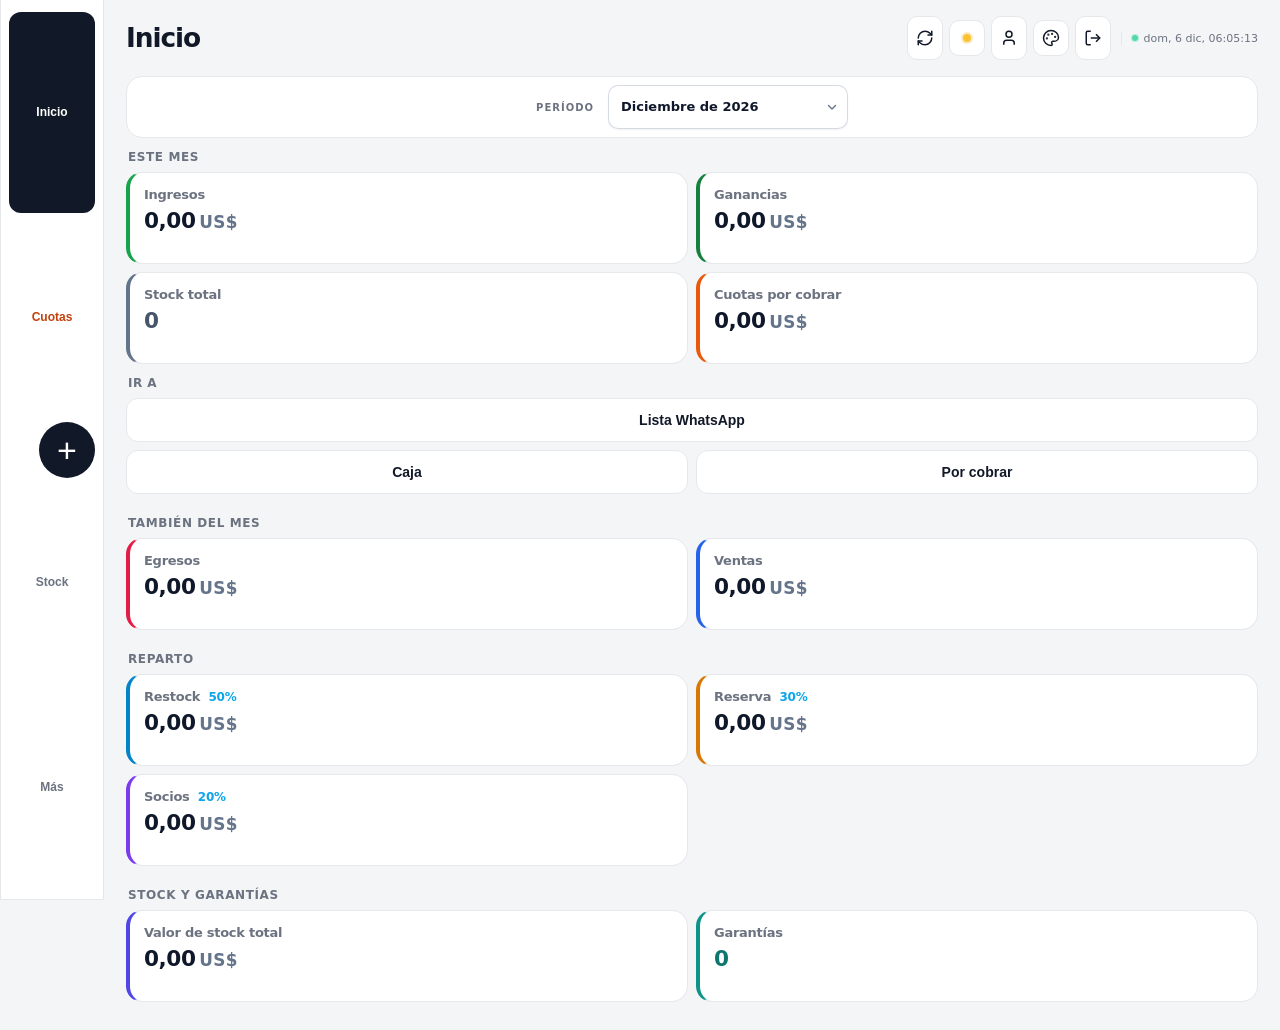
==== index.html @ b886e713 "18 cuotas = lista/18 y el mensaje WhatsApp usa ese total. Co-authored-by: Cursor <cursoragent@cursor" ====
<!doctype html>
<html lang="es" data-theme="app">
  <head>
    <meta charset="UTF-8" />
    <meta name="viewport" content="width=device-width, initial-scale=1.0, viewport-fit=cover" />
    <meta
      name="description"
      content="GO APPLE — panel de ventas, caja, inventario y garantías. Tienda iPhone."
    />
    <meta name="theme-color" content="#1e3a5f" id="meta-theme-color" />
    <meta name="apple-mobile-web-app-capable" content="yes" />
    <meta name="apple-mobile-web-app-status-bar-style" content="default" />
    <title>GO APPLE · CRM</title>
    <!-- ?v= rompe caché del navegador al cambiar estilos; subí el número si no ves cambios -->
    <link rel="preconnect" href="https://fonts.googleapis.com" />
      <link rel="preconnect" href="https://fonts.gstatic.com" crossorigin />
    <link href="https://fonts.googleapis.com/css2?family=Inter:wght@400;600;700;800;900&display=swap" rel="stylesheet" />
    <link rel="stylesheet" href="./themes.css?v=21" />
    <link rel="stylesheet" href="./styles.css?v=81" />
    <link rel="stylesheet" href="./theme-app.css?v=24" />
    <script>
      (function () {
        var map = {
          app: "#f4f5f7",
          "app-oscuro": "#07080d",
          oceano: "#1e3a5f",
          bosque: "#134e4a",
          magma: "#7c2d12",
          uva: "#4c1d95",
          grafito: "#1e293b",
        };
        var allowed = ["app", "app-oscuro", "oceano", "bosque", "magma", "uva", "grafito"];
        var stored = null;
        try {
          stored = localStorage.getItem("go_apple_ui_theme");
          if (!localStorage.getItem("go_apple_ui_theme_seen_app")) {
            stored = "app";
            localStorage.setItem("go_apple_ui_theme", "app");
            localStorage.setItem("go_apple_ui_theme_seen_app", "1");
          }
        } catch (e) {}
        var t =
          allowed.indexOf(stored) >= 0
            ? stored
            : document.documentElement.getAttribute("data-theme") || "oceano";
        if (allowed.indexOf(t) < 0) t = "app";
        document.documentElement.setAttribute("data-theme", t);
        var m = document.getElementById("meta-theme-color");
        if (m) m.setAttribute("content", map[t] || map.oceano);
        var path = (location.pathname || "").replace(/\/+$/, "") || "/";
        var q = new URLSearchParams(location.search);
        var staff =
          /\/empleados(\.html)?$/.test(path) ||
          q.get("modo") === "empleado" ||
          q.get("staff") === "1";
        if (!staff) return;
        document.documentElement.classList.add("app-staff-boot");
        document.title = "GO APPLE · Empleados";
        document.documentElement.classList.add("app-staff-ready");
      })();
    </script>
  </head>
  <body>
    <div id="auth-overlay" class="auth-overlay" hidden>
      <div class="auth-card card glass-panel">
        <p class="auth-brand">GO APPLE</p>
        <h1 class="auth-title">Iniciar sesión</h1>
        <p class="auth-lead muted">Mismo usuario que en Supabase → Authentication → Users.</p>
        <p id="auth-status" class="auth-status muted" aria-live="polite"></p>
        <form id="auth-login-form" class="auth-form" autocomplete="on">
          <label class="auth-field">
            Email
            <input id="auth-email" type="email" name="email" autocomplete="username" required placeholder="tu@email.com" />
          </label>
          <label class="auth-field">
            Contraseña
            <input id="auth-password" type="password" name="password" autocomplete="current-password" required />
          </label>
          <p id="auth-error" class="auth-error" role="alert" hidden></p>
          <button type="submit" class="auth-submit">Entrar</button>
        </form>
        <p class="auth-alt muted">¿Sin cuenta de email en este proyecto?</p>
        <button type="button" id="auth-anon-btn" class="secondary auth-anon-btn">Entrar como invitado (anónimo)</button>
        <p class="auth-alt muted">¿Solo probás sin nube?</p>
        <button type="button" id="auth-local-btn" class="secondary auth-local-btn">Usar solo este navegador</button>
        <div class="auth-theme-row">
          <label class="auth-theme-label" for="theme-select-auth">Colores de la app</label>
          <select
            id="theme-select-auth"
            class="theme-select theme-select--auth dashboard-month-select--minimal dashboard-month-select--on-light"
            data-theme-select
            autocomplete="off"
          >
            <option value="app">App claro</option>
            <option value="app-oscuro">App oscuro</option>
            <option value="oceano">Océano (azul)</option>
            <option value="bosque">Bosque (verde)</option>
            <option value="magma">Magma (cálido)</option>
            <option value="uva">Uva (violeta)</option>
            <option value="grafito">Grafito (neutro)</option>
          </select>
        </div>
      </div>
    </div>

    <div id="staff-overlay" class="auth-overlay staff-overlay" hidden>
      <div class="auth-card card glass-panel">
        <p class="auth-brand">GO APPLE</p>
        <h1 class="auth-title">Acceso empleados</h1>
        <p class="auth-lead muted">Ingresá el PIN para ver stock y calcular cuotas.</p>
        <form id="staff-pin-form" class="auth-form" autocomplete="off">
          <label class="auth-field">
            PIN
            <input
              id="staff-pin"
              type="password"
              name="staff-pin"
              inputmode="numeric"
              maxlength="12"
              autocomplete="off"
              required
              placeholder="••••"
            />
          </label>
          <p id="staff-pin-error" class="auth-error" role="alert" hidden></p>
          <button type="submit" class="auth-submit">Entrar</button>
        </form>
      </div>
    </div>

    <div id="app-shell" class="app-layout">
      <aside class="sidebar" aria-label="Navegación principal">
        <div class="sidebar-brand">
          <span class="sidebar-brand-title">GO APPLE</span>
          <span class="sidebar-brand-sub">CRM · tienda</span>
        </div>
        <nav class="sidebar-nav" aria-label="Secciones principales">
          <button type="button" class="tab-btn active" data-tab="resumen">Resumen</button>
          <button type="button" class="tab-btn" data-tab="inventario">Inventario</button>
          <button type="button" class="tab-btn" data-tab="simulador-cuotas">Simulador de cuotas</button>
          <button type="button" class="tab-btn" data-tab="generar-precios">Generar precios</button>
          <button type="button" class="tab-btn" data-tab="caja">Caja</button>
          <button type="button" class="tab-btn" data-tab="ventas">Ventas</button>
          <button type="button" class="tab-btn" data-tab="pipeline">Pipeline</button>
          <button type="button" class="tab-btn" data-tab="garantias">Garantías</button>
          <button type="button" class="tab-btn" data-tab="servicio-tecnico">Servicio técnico</button>
          <button type="button" class="tab-btn" data-tab="deudores">Deudores</button>
          <button type="button" class="tab-btn" data-tab="facturacion">Facturación</button>
          <button type="button" class="tab-btn" data-tab="creativos">Creativos</button>
          <button type="button" class="tab-btn" data-tab="configuraciones">Configuraciones</button>
          <div class="sidebar-nav-spacer" aria-hidden="true"></div>
          <button type="button" class="tab-btn tab-btn--support" data-tab="ayuda">Ayuda</button>
          <button type="button" id="btn-staff-exit" class="staff-exit-btn" hidden>Salir</button>
        </nav>
      </aside>
      <nav class="app-dock" id="app-dock" aria-label="Accesos rápidos">
        <div class="app-dock-group">
          <button type="button" class="app-dock-btn is-on" data-dock="resumen">Inicio</button>
          <button type="button" class="app-dock-btn" data-dock="simulador-cuotas">Cuotas</button>
        </div>
        <button type="button" class="app-dock-btn app-dock-add" data-dock="vender" aria-label="Nuevo">+</button>
        <div class="app-dock-group">
          <button type="button" class="app-dock-btn" data-dock="inventario">Stock</button>
          <button type="button" class="app-dock-btn" data-dock="mas" id="app-dock-more">Más</button>
        </div>
      </nav>
      <div class="app-add" id="app-add" hidden>
        <p class="app-more-title">Nuevo</p>
        <button type="button" data-add="venta">Nueva venta</button>
        <button type="button" data-add="equipo">Cargar equipo</button>
        <button type="button" data-add="lista">Copiar lista de iPhones</button>
      </div>
      <div class="app-more" id="app-more" hidden>
        <p class="app-more-title">Más</p>
        <button type="button" data-open="clients">Clientes</button>
        <button type="button" data-open="track">Seguir celular</button>
        <button type="button" data-tab="ventas">Ventas</button>
        <button type="button" data-tab="caja">Caja</button>
        <button type="button" data-tab="deudores">Deudores</button>
        <button type="button" data-tab="generar-precios">Generar precios</button>
        <button type="button" data-tab="garantias">Garantías</button>
        <button type="button" data-tab="servicio-tecnico">Técnico</button>
        <button type="button" data-tab="pipeline">Pipeline</button>
        <button type="button" data-tab="facturacion">Facturas</button>
        <button type="button" data-tab="creativos">Creativos</button>
        <button type="button" data-tab="configuraciones">Ajustes</button>
        <button type="button" class="app-more-help" data-tab="ayuda">Ayuda</button>
      </div>

      <div class="main-column">
        <header class="main-header">
          <div class="main-header-top">
            <div class="main-header-left">
              <h1 id="main-page-title" class="page-title">Resumen</h1>
              <p id="main-page-subtitle" class="page-subtitle">
                Ventas, canjes, inventario y garantías 30 días
              </p>
            </div>
            <div class="main-header-toolbar header-toolbar-icons" role="toolbar" aria-label="Acciones rápidas">
              <button type="button" id="btn-header-refresh" class="header-icon-btn" title="Actualizar" aria-label="Actualizar datos">
                <svg xmlns="http://www.w3.org/2000/svg" width="18" height="18" viewBox="0 0 24 24" fill="none" stroke="currentColor" stroke-width="2" stroke-linecap="round" stroke-linejoin="round" aria-hidden="true">
                  <path d="M21 12a9 9 0 0 1-9 9 9.75 9.75 0 0 1-6.74-2.74L3 16" />
                  <path d="M3 21v-5h5" />
                  <path d="M3 12a9 9 0 0 1 9-9 9.75 9.75 0 0 1 6.74 2.74L21 8" />
                  <path d="M21 3v5h-5" />
                </svg>
              </button>
              <div
                id="connection-status"
                class="header-icon-btn header-icon-btn--status connection-pill--local"
                role="status"
                aria-live="polite"
                aria-atomic="true"
                title=""
              >
                <span class="header-icon-btn__dot" aria-hidden="true"></span>
                <span id="connection-status-lead" class="sr-only"></span>
                <span id="connection-status-detail" class="sr-only"></span>
              </div>
              <button type="button" id="btn-user-meta" class="header-icon-btn" hidden title="" aria-label="Usuario / copiar ID">
                <svg xmlns="http://www.w3.org/2000/svg" width="18" height="18" viewBox="0 0 24 24" fill="none" stroke="currentColor" stroke-width="2" aria-hidden="true">
                  <path d="M19 21v-2a4 4 0 0 0-4-4H9a4 4 0 0 0-4 4v2" />
                  <circle cx="12" cy="7" r="4" />
                </svg>
              </button>
              <label class="header-icon-btn header-icon-btn--theme" title="Tema">
                <span class="sr-only">Tema de color</span>
                <svg xmlns="http://www.w3.org/2000/svg" width="18" height="18" viewBox="0 0 24 24" fill="none" stroke="currentColor" stroke-width="2" aria-hidden="true">
                  <circle cx="13.5" cy="6.5" r=".5" fill="currentColor" />
                  <circle cx="17.5" cy="10.5" r=".5" fill="currentColor" />
                  <circle cx="8.5" cy="7.5" r=".5" fill="currentColor" />
                  <circle cx="6.5" cy="12.5" r=".5" fill="currentColor" />
                  <path d="M12 2C6.5 2 2 6.5 2 12s4.5 10 10 10c.926 0 1.648-.746 1.648-1.688 0-.437-.18-.835-.437-1.125-.29-.289-.438-.652-.438-1.125a1.64 1.64 0 0 1 1.668-1.668h1.996c3.051 0 5.555-2.503 5.555-5.554C21.965 6.012 17.461 2 12 2z" />
                </svg>
                <select
                  id="theme-select"
                  class="header-theme-select-overlay dashboard-month-select--minimal"
                  data-theme-select
                  autocomplete="off"
                >
                  <option value="app">App claro</option>
                  <option value="app-oscuro">App oscuro</option>
                  <option value="oceano">Océano</option>
                  <option value="bosque">Bosque</option>
                  <option value="magma">Magma</option>
                  <option value="uva">Uva</option>
                  <option value="grafito">Grafito</option>
                </select>
              </label>
              <button type="button" id="btn-logout-supabase" class="header-icon-btn" hidden title="Cerrar sesión" aria-label="Cerrar sesión nube">
                <svg xmlns="http://www.w3.org/2000/svg" width="18" height="18" viewBox="0 0 24 24" fill="none" stroke="currentColor" stroke-width="2" aria-hidden="true">
                  <path d="M9 21H5a2 2 0 0 1-2-2V5a2 2 0 0 1 2-2h4" />
                  <polyline points="16 17 21 12 16 7" />
                  <line x1="21" y1="12" x2="9" y2="12" />
                </svg>
              </button>
              <div class="header-toolbar-clock" title="Hora local" aria-live="polite">
                <span class="header-clock-dot" aria-hidden="true"></span>
                <span id="header-clock" class="header-clock"></span>
              </div>
            </div>
          </div>
        </header>

        <div id="app-period-bar" class="app-period-bar app-period-bar--under-header">
          <div class="app-period-bar-inner">
            <span class="app-period-bar-kicker">Período</span>
            <label class="app-period-bar-label" for="dashboard-month">
              <select
                id="dashboard-month"
                class="dashboard-month-select--minimal dashboard-month-select--on-light app-period-select"
                aria-describedby="dashboard-period-hint"
              ></select>
            </label>
            <p id="app-period-bar-note" class="app-period-bar-note muted" aria-live="polite"></p>
          </div>
        </div>

        <!-- Resumen -->
        <section class="tab-panel active" id="tab-resumen" aria-label="Resumen del negocio">
          <section class="card glass-panel resumen-alerts-card resumen-alerts-card--collapsed" id="resumen-alerts-panel" aria-labelledby="resumen-alerts-title">
            <button type="button" id="resumen-alerts-toggle" class="resumen-alerts-toggle" aria-expanded="false" aria-controls="resumen-alerts-body" hidden>
              <div class="resumen-alerts-toggle__main">
                <h2 id="resumen-alerts-title" class="resumen-alerts-title">Alertas</h2>
                <p id="resumen-alerts-summary" class="resumen-alerts-summary muted"></p>
              </div>
              <span id="resumen-alerts-count" class="resumen-alerts-count" hidden aria-live="polite">0</span>
              <span class="resumen-alerts-chevron" aria-hidden="true"></span>
            </button>
            <div id="resumen-alerts-body" class="resumen-alerts-body" hidden>
              <p class="section-hint muted resumen-alerts-hint">Desplegá cada tipo para ver casos. Tocá un caso para ir directo, o <strong>Ver todos</strong> para la sección completa.</p>
              <div id="resumen-alerts-empty" class="resumen-alerts-empty">
                <span class="resumen-alerts-empty__icon" aria-hidden="true">✓</span>
                <p>Todo en orden — sin alertas por ahora.</p>
              </div>
              <div id="resumen-alerts-list" class="resumen-alerts-list" role="list"></div>
            </div>
          </section>
          <p class="app-only app-section-title" id="app-title-mes">Este mes</p>
          <div class="app-only app-home" id="app-quick">
            <p class="app-shortcuts-label">Ir a</p>
            <div class="app-shortcuts">
              <button type="button" class="app-shortcut-wide" data-go="lista">Lista WhatsApp</button>
              <button type="button" data-go="caja">Caja</button>
              <button type="button" data-go="cobrar">Por cobrar</button>
            </div>
          </div>
          <section class="app-only" id="app-cover" hidden>
            <div class="app-cover">
              <div class="app-cover__top">
                <p class="app-cover__kicker">Para cubrir la tienda</p>
                <strong id="app-cover-status" class="app-cover__status">—</strong>
              </div>
              <div class="app-cover__track" id="app-cover-track" role="progressbar" aria-valuemin="0" aria-valuemax="100" aria-valuenow="0">
                <div id="app-cover-fill" class="app-cover__fill"></div>
              </div>
              <p id="app-cover-meta" class="app-cover__meta"></p>
            </div>
          </section>
          <p class="app-only app-section-title" id="app-title-mov">También del mes</p>
          <p class="app-only app-section-title" id="app-title-reparto">Reparto</p>
          <p class="app-only app-section-title" id="app-title-extra">Stock y garantías</p>
          <section class="app-only" id="app-goals" hidden>
            <p class="app-section-title">Metas</p>
            <div id="app-goals-progress" class="goals-progress"></div>
          </section>
          <div class="kpi-dashboard">
            <p id="dashboard-period-hint" class="sr-only">
              El período elegido arriba filtra listas, KPIs y reparto en todas las secciones del CRM (salvo que actives «Ver todos los meses» en cada vista).
            </p>
            <div class="dashboard-board-panel kpi-quad-board totals--dashboard">
              <div class="metrics-header">
                <h2 class="metrics-title">Métricas del negocio</h2>
              </div>

              <section class="kpi-quad-section" aria-label="Flujo del mes">
                <h3 class="kpi-quad-heading kpi-quad-heading--flujo">Flujo del mes</h3>
                <div class="kpi-quad-body kpi-quad-body--stack">
                  <div class="kpi-quad-tiles kpi-quad-tiles--stack-4">
                    <article class="card stat glass-stat stat--kpi">
                      <h3 class="stat-title">Ingresos</h3>
                      <p id="kpi-entra" class="stat-num">$0.00</p>
                    </article>
                    <article class="card stat glass-stat stat--kpi">
                      <h3 class="stat-title">Egresos</h3>
                      <p id="kpi-sale" class="stat-num">$0.00</p>
                    </article>
                    <article class="card stat glass-stat stat--kpi">
                      <h3 class="stat-title">Ganancias</h3>
                      <p id="kpi-ganancia" class="stat-num">$0.00</p>
                    </article>
                    <article class="card stat glass-stat stat--kpi">
                      <h3 class="stat-title">Ventas</h3>
                      <p id="kpi-ventas" class="stat-num">$0.00</p>
                    </article>
                  </div>
                </div>
              </section>

              <section class="kpi-quad-section" aria-label="Reparto de la ganancia">
                <h3 class="kpi-quad-heading kpi-quad-heading--reparto">Reparto de la ganancia</h3>
                <p class="section-hint muted kpi-quad-hint">
                  Sobre entradas del mes, <strong>después de restar comisiones de vendedores</strong>. En Caja elegís el destino de cada movimiento; «Reparto general» se divide según los %, el resto va directo al bucket.
                </p>
                <div class="kpi-quad-body kpi-quad-body--stack">
                  <div class="kpi-quad-tiles kpi-quad-tiles--stack-3">
                    <article
                      class="card stat glass-stat stat--kpi stat--split"
                      title="Mismo % que Restock (%) en Metas — Reserva + Restock + Socios = 100%."
                    >
                      <h3 class="stat-title">Restock <span class="stat-pct" id="kpi-pct-restock">0%</span></h3>
                      <p id="kpi-restock" class="stat-num">$0.00</p>
                    </article>
                    <article class="card stat glass-stat stat--kpi stat--split" title="Mismo % que Reserva (%) en Metas del negocio.">
                      <h3 class="stat-title">Reserva <span class="stat-pct" id="kpi-pct-reserva">30%</span></h3>
                      <p id="kpi-reserva" class="stat-num">$0.00</p>
                    </article>
                    <article class="card stat glass-stat stat--kpi stat--split" title="Mismo % que Socios (%) en Metas del negocio.">
                      <h3 class="stat-title">Socios <span class="stat-pct" id="kpi-pct-socios">20%</span></h3>
                      <p id="kpi-socios" class="stat-num">$0.00</p>
                    </article>
                  </div>
                </div>
              </section>

              <section class="kpi-quad-section" aria-label="Inventario actual">
                <h3 class="kpi-quad-heading kpi-quad-heading--inventario">Inventario</h3>
                <div class="kpi-quad-body kpi-quad-body--stack">
                  <div class="kpi-quad-tiles kpi-quad-tiles--stack-2">
                    <article class="card stat glass-stat stat--kpi" title="Stock actual (no filtra por mes)">
                      <h3 class="stat-title">Stock total</h3>
                      <p id="kpi-stock" class="stat-num">0</p>
                    </article>
                    <article class="card stat glass-stat stat--kpi" title="Valor del inventario actual (no filtra por mes)">
                      <h3 class="stat-title">Valor de stock total</h3>
                      <p id="kpi-stock-value" class="stat-num">$0.00</p>
                    </article>
                  </div>
                </div>
              </section>

              <section class="kpi-quad-section" aria-label="Seguimiento">
                <h3 class="kpi-quad-heading kpi-quad-heading--seguimiento">Seguimiento</h3>
                <div class="kpi-quad-body kpi-quad-body--stack">
                  <div class="kpi-quad-tiles kpi-quad-tiles--stack-2">
                    <article class="card stat glass-stat stat--kpi">
                      <h3 class="stat-title">Garantías</h3>
                      <p id="kpi-warranty-active" class="stat-num">0</p>
                    </article>
                    <article class="card stat glass-stat stat--kpi" title="Suma de pendientes de la lista en la pestaña Deudores">
                      <h3 class="stat-title">Cuotas por cobrar</h3>
                      <p id="kpi-cuotas-cobrar" class="stat-num">$0.00</p>
                    </article>
                  </div>
                </div>
              </section>
            </div>
          </div>

          <section class="card stats-visual-card glass-panel">
            <div class="stats-visual-head">
              <h2 class="stats-visual-title">Estadísticas</h2>
            </div>
            <p class="section-hint">
              Comparación del <strong>mes del período</strong> vs el mes anterior. El gráfico y el top modelos son del mismo mes elegido en el selector Período (debajo de los iconos).
            </p>

            <div class="stats-compare-grid">
              <div class="stats-compare-block">
                <h3 class="stats-subtitle">Dinero que entró (USD)</h3>
                <p class="stats-compare-hint muted">Facturación de ventas + ingresos de caja del mes.</p>
                <div class="compare-two">
                  <div class="compare-pill">
                    <span class="compare-label" id="stat-label-current">Mes actual</span>
                    <strong id="stat-sales-current">$0.00</strong>
                  </div>
                  <div class="compare-pill compare-pill--muted">
                    <span class="compare-label" id="stat-label-prev">Mes pasado</span>
                    <strong id="stat-sales-prev">$0.00</strong>
                  </div>
                </div>
                <div class="compare-bar-wrap" aria-hidden="true">
                  <div class="compare-bar-track">
                    <div class="compare-bar-fill compare-bar-fill--now" id="stat-sales-bar-current"></div>
                  </div>
                  <div class="compare-bar-track">
                    <div class="compare-bar-fill compare-bar-fill--past" id="stat-sales-bar-prev"></div>
                  </div>
                </div>
                <p class="stats-delta" id="stat-sales-delta"></p>
              </div>
              <div class="stats-compare-block">
                <h3 class="stats-subtitle">Resultado del mes (USD)</h3>
                <p class="stats-compare-hint muted">Ingresos del mes (ventas + caja) − egresos de caja del mismo mes.</p>
                <div class="compare-two">
                  <div class="compare-pill">
                    <span class="compare-label" id="stat-label-profit-focus">—</span>
                    <strong id="stat-profit-current">$0.00</strong>
                  </div>
                  <div class="compare-pill compare-pill--muted">
                    <span class="compare-label" id="stat-label-profit-prev">—</span>
                    <strong id="stat-profit-prev">$0.00</strong>
                  </div>
                </div>
                <p class="stats-delta" id="stat-profit-delta"></p>
              </div>
            </div>

            <div class="stats-chart-block">
              <div class="stats-chart-toolbar">
                <div>
                  <h3 class="stats-subtitle">Entradas por día</h3>
                  <p class="stats-chart-hint muted">
                    Mismo mes que <strong>Período</strong> (selector debajo de los iconos). Suma del día: <strong>ventas</strong> + <strong>ingresos de caja</strong>.
                    <strong>Pasá el mouse</strong> sobre cada barra para ver cuánto entró ese día.
                  </p>
                </div>
              </div>
              <div id="stats-daily-chart" class="stats-daily-chart" role="img" aria-label="Gráfico de ventas por día"></div>
              <p class="stats-chart-caption muted" id="stats-chart-caption"></p>
            </div>

            <div class="stats-top-block">
              <h3 class="stats-subtitle">
                Top modelos vendidos <span class="muted">(unidades en el mes; solo ventas con equipo, no cuotas sueltas en caja)</span>
              </h3>
              <div id="stats-top-models" class="stats-top-models"></div>
            </div>
          </section>

          <section class="card glass-panel resumen-best-sellers-card" aria-labelledby="resumen-best-sellers-title">
            <div class="stats-visual-head">
              <h2 id="resumen-best-sellers-title" class="stats-visual-title">Mejores vendedores</h2>
            </div>
            <p class="section-hint">
              Mismo <strong>mes que Período</strong>. Orden por <strong>ganancia</strong> (margen de ventas con vendedor asignado). Hasta 15 posiciones.
            </p>
            <div class="table-wrap">
              <table>
                <thead>
                  <tr>
                    <th>#</th>
                    <th>Vendedor</th>
                    <th>Ventas</th>
                    <th>Total vendido</th>
                    <th>Ganancia</th>
                    <th>Comisiones</th>
                  </tr>
                </thead>
                <tbody id="resumen-best-sellers-body"></tbody>
              </table>
            </div>
          </section>
        </section>

        <!-- Ayuda y soporte -->
        <section class="tab-panel" id="tab-ayuda" aria-label="Ayuda y soporte">
          <section class="card glass-panel help-card">
            <h2 class="help-title">Cómo usar GO APPLE</h2>
            <p class="section-hint help-lead">
              Guía rápida del panel. Con <code>config.js</code> (URL y anon key) al abrir ves el <strong>inicio de sesión</strong>; después, ventas, caja e inventario van a <strong>Supabase</strong> con actualización en vivo (Realtime). <strong>Cerrar sesión nube</strong> vuelve a mostrar el login.
            </p>
            <ul class="intro-list">
              <li>
                <strong>Ventas</strong>: elegí cliente (o nuevo), <strong>vendedor</strong> si corresponde, armá el <strong>carrito</strong>, registrá lo que pagó hoy y, si queda saldo a plazos, marcá <strong>Cuota de la casa</strong> — se guarda la venta y el pendiente pasa solo a Deudores (Pipeline → Cobrando).
              </li>
              <li>
                <strong>Configuraciones</strong>: usá las pestañas superiores para ver solo <strong>Metas del negocio</strong> (reparto Reserva / Restock / Socios) o solo <strong>Vendedores</strong> (comisiones, listado y resultados). El mismo <strong>Período</strong> que en Resumen aplica a las metas.
              </li>
              <li>
                <strong>Pipeline</strong>: tablero por <strong>columnas</strong> (Kanban); los leads entran por webhooks/ManyChat; podés <strong>arrastrar</strong> tarjetas entre etapas o usar «+ Lead manual» si hace falta.
              </li>
              <li><strong>Garantías</strong>: cada venta tiene 30 días de garantía desde la fecha de venta; consultá el estado en la pestaña Garantías.</li>
              <li><strong>Inventario</strong>: stock por modelo, color, almacenamiento y batería.</li>
              <li>
                <strong>Empleados</strong>: compartí <code>/empleados.html</code> o <code>?modo=empleado</code> para que el equipo vea stock y el simulador de cuotas. El CRM completo queda en la URL de siempre.
              </li>
              <li>
                <strong>Caja</strong>: <strong>ingresos</strong> y <strong>egresos</strong> que no pasan por una venta de equipo — alquiler, envíos, cuotas, etc. Al cargar cada movimiento elegís el <strong>destino</strong> (reparto general, Reserva, Restock o Socios) y se ve en el historial.
              </li>
              <li>
                <strong>Cuotas</strong>: cada cobro es un <strong>ingreso de caja</strong> con fecha y concepto (ej. «Cuota Sapo — iPhone 16»). El resumen y el gráfico de entradas por día reflejan el dinero que entró; la venta del equipo podés registrarla en
                <strong>Ventas</strong> cuando cerrás la operación.
              </li>
              <li>
                <strong>Deudores</strong>: pendientes que aún no entraron a caja. Si en la venta marcás <strong>Cuota de la casa</strong>, se crea un pendiente agrupado acá; el lead queda en Pipeline → <strong>Cobrando</strong>. Ese saldo <strong>no</strong> suma a Ingresos ni a Caja hasta que lo cobres.
              </li>
            </ul>
            <div class="support-box">
              <h3 class="support-title">Soporte y datos</h3>
              <p>
                Si importás datos con SQL en Supabase, el <strong>user_id</strong> debe ser el mismo que muestra la app en el encabezado (botón Copiar). Si ves $0 en la app pero sí hay filas en la tabla, revisá que coincidan los usuarios.
              </p>
              <p>
                Si el indicador dice que no hay conexión a la base, completá <code>APP_SUPABASE_EMAIL</code> y <code>APP_SUPABASE_PASSWORD</code> en <code>config.js</code> (usuario de Authentication) y recargá. Si ves listas vacías pero en el Table Editor hay filas, revisá que el <code>user_id</code> de esas filas sea el UUID que muestra la app (Copiar).
              </p>
              <p>
                El selector <strong>Período</strong> (arriba) filtra en <strong>Resumen</strong> los KPIs y gráficos, y en <strong>Configuraciones → Metas</strong> la comparación con tus metas. Si elegís un mes sin movimientos, vas a ver ceros aunque la nube esté bien.
              </p>
              <p class="muted support-foot">
                GO APPLE · lectura en vivo con Realtime (activá las tablas en Supabase → Database → Publications).
              </p>
            </div>
          </section>
        </section>

        <!-- Ventas -->
        <section class="tab-panel" id="tab-ventas" aria-label="Ventas">
          <header class="section-hero card glass-panel">
            <div class="section-hero__head">
              <div>
                <h2 class="section-hero__title">Ventas</h2>
                <p class="section-hero__subtitle muted">Registrá y controlá tus operaciones</p>
              </div>
              <button type="button" id="btn-open-clients" class="secondary">Clientes</button>
              <button type="button" id="btn-open-sale-modal" class="ventas-btn-nueva">Nueva venta</button>
            </div>
            <div class="ventas-kpi-board" aria-live="polite">
              <div class="section-kpi-row section-kpi-row--ventas-basic">
                <article class="section-kpi">
                  <span class="section-kpi__label">Ventas del mes</span>
                  <strong id="ventas-kpi-total" class="section-kpi__value">0</strong>
                  <span class="section-kpi__hint muted">operaciones</span>
                </article>
                <article class="section-kpi">
                  <span class="section-kpi__label">Cobrado</span>
                  <strong id="ventas-kpi-revenue" class="section-kpi__value">$0.00</strong>
                  <span class="section-kpi__hint muted">US$ neto del mes</span>
                </article>
                <article class="section-kpi">
                  <span class="section-kpi__label">Unidades</span>
                  <strong id="ventas-kpi-units" class="section-kpi__value">0</strong>
                  <span class="section-kpi__hint muted">equipos vendidos</span>
                </article>
              </div>
              <article class="ventas-resultado-card" id="ventas-resultado-card">
                <div class="ventas-resultado-card__main">
                  <div class="ventas-resultado-card__head">
                    <span class="ventas-resultado-card__label">Resultado del mes</span>
                    <span id="ventas-kpi-profit-hint" class="ventas-resultado-card__hint muted">cobrado − costo</span>
                  </div>
                  <strong id="ventas-kpi-profit" class="ventas-resultado-card__value">$0.00</strong>
                </div>
                <div class="ventas-resultado-breakdown" id="ventas-resultado-breakdown" hidden>
                  <div class="ventas-formula" role="img" aria-label="Desglose resultado con canje">
                    <div class="ventas-formula__part">
                      <span class="ventas-formula__k">Cobrado − costo</span>
                      <strong id="ventas-kpi-cash-margin" class="ventas-formula__v">$0.00</strong>
                    </div>
                    <span class="ventas-formula__op" aria-hidden="true">+</span>
                    <div class="ventas-formula__part ventas-formula__part--canje">
                      <span class="ventas-formula__k">Canje a stock</span>
                      <strong id="ventas-kpi-canje" class="ventas-formula__v">$0.00</strong>
                    </div>
                    <span class="ventas-formula__op" aria-hidden="true">=</span>
                    <div class="ventas-formula__part ventas-formula__part--total">
                      <span class="ventas-formula__k">Resultado</span>
                      <strong id="ventas-kpi-profit-inline" class="ventas-formula__v">$0.00</strong>
                    </div>
                  </div>
                  <p class="ventas-resultado-note muted">
                    Con plan canje es normal que «cobrado − costo» sea negativo: parte del pago fue un equipo que revendés.
                  </p>
                </div>
              </article>
            </div>
          </header>

          <div
            id="sale-modal"
            class="sale-modal"
            hidden
            role="dialog"
            aria-modal="true"
            aria-labelledby="sale-modal-title"
            aria-hidden="true"
          >
            <div class="sale-modal__backdrop" id="sale-modal-backdrop" aria-hidden="true"></div>
            <div class="sale-modal__panel card glass-panel" role="document">
              <div class="sale-modal__header">
                <h2 id="sale-modal-title">Nueva venta</h2>
                <button type="button" class="sale-modal__close" id="sale-modal-close" aria-label="Cerrar">×</button>
              </div>
              <div class="sale-modal__scroll">
                <p id="sale-edit-hint" class="fieldset-hint muted" hidden>
                  Editando esta venta: al guardar se actualiza también <strong>Serie o IMEI</strong>. El stock no se recalcula solo si cambiás cantidad o equipo.
                </p>
            <form id="sale-form" class="sale-form" novalidate>
              <fieldset class="form-fieldset">
                <legend>Cliente y fecha</legend>
                <div class="grid">
                  <label>
                    Fecha
                    <input id="sale-date" type="date" required />
                  </label>
                  <label class="label-span-2">
                    Cliente
                    <select id="sale-client-select" aria-label="Elegir cliente o nuevo">
                      <option value="__new__">Nuevo cliente…</option>
                    </select>
                  </label>
                  <label>
                    Nombre
                    <input id="sale-client" type="text" placeholder="Nombre y apellido" required autocomplete="name" />
                  </label>
                  <label>
                    Teléfono
                    <input id="sale-phone" type="tel" placeholder="Opcional" autocomplete="tel" />
                  </label>
                  <label>
                    Instagram
                    <input id="sale-ig" type="text" placeholder="@usuario (para vincular lead IG)" autocomplete="off" />
                  </label>
                  <label class="label-span-2">
                    Vendedor
                    <select id="sale-seller" aria-label="Vendedor de la venta">
                      <option value="">Sin vendedor</option>
                    </select>
                  </label>
                </div>
                <p class="fieldset-hint muted">
                  La comisión se calcula sobre el <strong>monto que entró</strong> de cada línea (neto, después de canje) según el % definido en
                  <strong>Configuraciones → Vendedores</strong>.
                </p>
              </fieldset>

              <fieldset class="form-fieldset">
                <legend>Agregar producto al carrito</legend>
                <p class="fieldset-hint">
                  Completá el equipo y tocá <strong>Agregar al carrito</strong>. Podés sumar varias líneas (accesorios, más de un iPhone, etc.).
                </p>
                <div class="grid">
                  <label class="label-span-2">
                    Elegir del inventario (opcional)
                    <select id="sale-pick-inventory" aria-label="Elegir producto del inventario">
                      <option value="">— Manual / sin elegir fila —</option>
                    </select>
                  </label>
                  <label>
                    Modelo iPhone
                    <input id="sale-model" type="text" placeholder="Ej: iPhone 15 Pro" />
                  </label>
                  <label>
                    Color
                    <input id="sale-color" type="text" />
                  </label>
                  <label>
                    Almacenamiento
                    <input id="sale-storage" type="text" placeholder="256GB" />
                  </label>
                  <label>
                    Batería (%)
                    <input id="sale-battery" type="number" min="0" max="100" step="1" placeholder="100" />
                  </label>
                  <label>
                    Serie o IMEI
                    <input id="sale-imei" type="text" placeholder="Serie o 15 dígitos IMEI" autocomplete="off" />
                  </label>
                  <label>
                    Cantidad
                    <input id="sale-quantity" type="number" min="1" step="1" value="1" />
                  </label>
                  <label>
                    Precio unitario de venta
                    <input id="sale-price" type="number" min="0" step="0.01" />
                  </label>
                  <label>
                    Costo unitario (compra)
                    <input id="sale-cost" type="number" min="0" step="0.01" placeholder="Si vacío, usa inventario" />
                  </label>
                </div>
                <div class="sale-cart-actions">
                  <button type="button" id="sale-add-cart-btn" class="secondary">Agregar al carrito</button>
                </div>
              </fieldset>

              <fieldset class="form-fieldset sale-cart-fieldset">
                <legend>Carrito</legend>
                <div id="sale-cart-empty" class="sale-cart-empty muted">
                  Todavía no hay productos. Configurá un equipo arriba y tocá «Agregar al carrito».
                </div>
                <div class="table-wrap sale-cart-table-wrap" hidden id="sale-cart-table-wrap">
                  <table class="sale-cart-table">
                    <thead>
                      <tr>
                        <th>Producto</th>
                        <th>Cant.</th>
                        <th>P. unit.</th>
                        <th>Subtotal</th>
                        <th></th>
                      </tr>
                    </thead>
                    <tbody id="sale-cart-body"></tbody>
                  </table>
                </div>
                <p class="sale-cart-toolbar">
                  <button type="button" id="sale-cart-clear-btn" class="secondary sale-cart-clear" hidden>
                    Vaciar carrito
                  </button>
                </p>
              </fieldset>

              <fieldset class="form-fieldset">
                <legend>Canje (plan canje)</legend>
                <p class="fieldset-hint">
                  El <strong>valor del canje</strong> se resta del total del carrito para totales y ganancia. Si completás modelo, color y almacenamiento del equipo
                  recibido, se <strong>suma 1 unidad</strong> al inventario con ese dato (costo = valor del canje; precio de lista opcional).
                </p>
                <div class="grid">
                  <label class="label-span-2">
                    Equipo recibido en canje (notas)
                    <textarea id="sale-trade-in-desc" rows="2" placeholder="Ej: iPhone 11 64GB, pantalla buena, batería 82%"></textarea>
                  </label>
                  <label>
                    Valor del canje (USD)
                    <input id="sale-trade-in-value" type="number" min="0" step="0.01" value="0" />
                  </label>
                </div>
                <p class="fieldset-hint">Entrada a inventario del equipo recibido (opcional — los tres primeros campos juntos)</p>
                <div class="grid">
                  <label>
                    Modelo (canje)
                    <input id="sale-trade-in-model" type="text" placeholder="Ej: iPhone 11" autocomplete="off" />
                  </label>
                  <label>
                    Color (canje)
                    <input id="sale-trade-in-color" type="text" placeholder="Negro" autocomplete="off" />
                  </label>
                  <label>
                    Almacenamiento (canje)
                    <input id="sale-trade-in-storage" type="text" placeholder="64GB" autocomplete="off" />
                  </label>
                  <label>
                    Batería % (canje)
                    <input id="sale-trade-in-battery" type="number" min="0" max="100" step="1" placeholder="Opcional" />
                  </label>
                  <label>
                    Precio lista inventario (USD)
                    <input id="sale-trade-in-inv-price" type="number" min="0" step="0.01" placeholder="Si vacío, = valor canje" />
                  </label>
                </div>
              </fieldset>

              <div class="sale-checkout-summary card glass-panel" id="sale-checkout-summary">
                <h3 class="sale-checkout-title">Resumen para el cliente</h3>
                <div class="sale-checkout-rows">
                  <div class="sale-checkout-row">
                    <span>Subtotal ítems</span>
                    <span id="sale-summary-gross">$0.00</span>
                  </div>
                  <div class="sale-checkout-row sale-checkout-row--deduct">
                    <span>Plan canje (descuento)</span>
                    <span id="sale-summary-trade">−$0.00</span>
                  </div>
                  <div class="sale-checkout-row sale-checkout-row--total">
                    <span>Total a pagar</span>
                    <strong id="sale-summary-net">$0.00</strong>
                  </div>
                </div>
              </div>

              <fieldset class="form-fieldset">
                <legend>Formas de pago (USD)</legend>
                <p class="fieldset-hint">Completá lo que pagó hoy; puede ser varios medios a la vez.</p>
                <div class="grid">
                  <label>
                    Efectivo
                    <input id="sale-pay-cash" type="number" min="0" step="0.01" value="0" />
                  </label>
                  <label>
                    Transferencia
                    <input id="sale-pay-transfer" type="number" min="0" step="0.01" value="0" />
                  </label>
                  <label>
                    Tarjeta (débito/crédito)
                    <input id="sale-pay-card" type="number" min="0" step="0.01" value="0" />
                  </label>
                  <label>
                    Otro (Mercado Pago, etc.)
                    <input id="sale-pay-other" type="number" min="0" step="0.01" value="0" />
                  </label>
                  <label class="label-span-2">
                    Notas de pago / detalle
                    <input id="sale-payment" type="text" placeholder="Ej: referencia transferencia…" />
                  </label>
                </div>

                <div class="sale-casa-cuota" id="sale-casa-cuota-box">
                  <label class="sale-casa-cuota__toggle">
                    <input id="sale-casa-cuota-enabled" type="checkbox" />
                    <span>
                      <strong>Cuota de la casa</strong>
                      <span class="muted"> — el saldo pasa solo a Deudores y el seguimiento sigue en Pipeline</span>
                    </span>
                  </label>
                  <div id="sale-casa-cuota-fields" class="sale-casa-cuota__fields grid" hidden>
                    <label>
                      Monto pendiente (USD)
                      <input id="sale-casa-pending" type="number" min="0.01" step="0.01" placeholder="Se calcula solo" />
                    </label>
                    <label>
                      Cantidad de cuotas
                      <select id="sale-casa-installments">
                        <option value="1">1 (saldo único)</option>
                        <option value="2">2</option>
                        <option value="3" selected>3</option>
                        <option value="4">4</option>
                        <option value="6">6</option>
                        <option value="12">12</option>
                      </select>
                    </label>
                    <label>
                      Primera cuota / vencimiento
                      <input id="sale-casa-first-due" type="date" />
                    </label>
                    <p id="sale-casa-hint" class="fieldset-hint muted label-span-2">
                      Se crea <strong>un pendiente agrupado</strong> en Deudores (no una fila por cuota).
                      Solo lo que pagó hoy entra a caja / ingresos; el resto queda por cobrar.
                      El lead queda en Pipeline → <strong>Cobrando</strong>.
                    </p>
                  </div>
                </div>
              </fieldset>

              <div class="form-actions sale-modal__form-actions">
                <button type="button" class="secondary" id="sale-modal-cancel">Cancelar</button>
                <button type="submit" id="sale-form-submit-btn">Guardar venta</button>
              </div>
            </form>
              </div>
            </div>
          </div>

          <section class="card">
            <div class="table-head table-head--filters">
              <h2>Historial de ventas</h2>
              <button type="button" class="secondary" id="btn-export-sales-csv">Exportar CSV</button>
            </div>
            <div class="view-filter-bar" data-view-filter="sales">
              <span class="view-filter-period view-filter-period--month">Mes: <strong data-view-period-label></strong></span>
              <label class="view-filter-label">
                Buscar
                <input id="sales-filter-q" type="search" placeholder="Cliente, modelo, teléfono…" autocomplete="off" />
              </label>
              <label class="view-filter-check">
                <input id="sales-filter-all-months" type="checkbox" />
                Ver todos los meses
              </label>
            </div>
            <div class="table-wrap">
              <table>
                <thead>
                  <tr>
                    <th>Fecha</th>
                    <th>Cliente</th>
                    <th>Vendedor</th>
                    <th>Equipo</th>
                    <th>Cant.</th>
                    <th>Venta</th>
                    <th>Pago / canje</th>
                    <th>Resultado</th>
                    <th>Acción</th>
                  </tr>
                </thead>
                <tbody id="sales-body"></tbody>
              </table>
            </div>
          </section>
        </section>

        <!-- Pipeline (ManyChat / ads / manual) — tablero Kanban -->
        <section class="tab-panel" id="tab-pipeline" aria-label="Pipeline de leads">
          <header class="section-hero card glass-panel">
            <div class="section-hero__head">
              <div>
                <h2 class="section-hero__title">Pipeline</h2>
                <p class="section-hero__subtitle muted">Seguimiento de leads y conversiones</p>
              </div>
              <div class="section-hero__actions">
                <label class="view-filter-label pipeline-filter-label--inline">
                  Origen
                  <select id="pipeline-filter-source" aria-label="Filtrar por origen">
                    <option value="">Todos</option>
                    <option value="manual">Manual</option>
                    <option value="manychat">ManyChat</option>
                    <option value="meta_ads">Meta / Ads</option>
                    <option value="organic">Orgánico</option>
                    <option value="otro">Otro</option>
                  </select>
                </label>
                <button type="button" class="secondary pipeline-btn-manual" id="btn-open-pipeline-modal">
                  + Lead manual
                </button>
              </div>
            </div>
            <div class="section-kpi-row" aria-live="polite">
              <article class="section-kpi">
                <span class="section-kpi__label">Total leads</span>
                <strong id="pipeline-kpi-total" class="section-kpi__value">0</strong>
                <span class="section-kpi__hint muted">en pipeline</span>
              </article>
              <article class="section-kpi">
                <span class="section-kpi__label">Activos</span>
                <strong id="pipeline-kpi-active" class="section-kpi__value">0</strong>
                <span class="section-kpi__hint muted">en proceso</span>
              </article>
              <article class="section-kpi">
                <span class="section-kpi__label">Convertidos</span>
                <strong id="pipeline-kpi-won" class="section-kpi__value">0</strong>
                <span class="section-kpi__hint muted">ventas cerradas</span>
              </article>
              <article class="section-kpi">
                <span class="section-kpi__label">Perdidos</span>
                <strong id="pipeline-kpi-lost" class="section-kpi__value">0</strong>
                <span class="section-kpi__hint muted">no avanzaron</span>
              </article>
            </div>
          </header>
          <div class="view-filter-bar view-filter-bar--pipeline" data-view-filter="pipeline">
            <label class="view-filter-label">
              Buscar
              <input id="pipeline-filter-q" type="search" placeholder="Nombre, teléfono, IG…" autocomplete="off" />
            </label>
          </div>
          <section class="card pipeline-intro-card">
            <div id="pipeline-board" class="pipeline-board" aria-label="Tablero Kanban de leads"></div>
          </section>

          <div
            id="pipeline-modal"
            class="sale-modal pipeline-modal"
            hidden
            role="dialog"
            aria-modal="true"
            aria-labelledby="pipeline-modal-title"
            aria-hidden="true"
          >
            <div class="sale-modal__backdrop" id="pipeline-modal-backdrop" aria-hidden="true"></div>
            <div class="sale-modal__panel card glass-panel" role="document">
              <div class="sale-modal__header">
                <h2 id="pipeline-modal-title">Agregar lead manual</h2>
                <button type="button" class="sale-modal__close" id="pipeline-modal-close" aria-label="Cerrar">×</button>
              </div>
              <div class="sale-modal__scroll">
                <p class="fieldset-hint pipeline-modal-lead">
                  Opcional: usalo si necesitás cargar alguien a mano. El flujo automático va por Supabase / ManyChat.
                </p>
                <form id="pipeline-lead-form" class="grid pipeline-lead-form">
                  <label>
                    Nombre
                    <input id="pipeline-name" type="text" required placeholder="Nombre del lead" autocomplete="name" />
                  </label>
                  <label>
                    Teléfono
                    <input id="pipeline-phone" type="tel" placeholder="+54…" autocomplete="tel" />
                  </label>
                  <label>
                    Email
                    <input id="pipeline-email" type="email" placeholder="Opcional" autocomplete="email" />
                  </label>
                  <label>
                    Instagram
                    <input id="pipeline-ig" type="text" placeholder="@usuario u opcional" autocomplete="off" />
                  </label>
                  <label>
                    Etapa inicial
                    <select id="pipeline-stage" required>
                      <option value="nuevo">Nuevo</option>
                      <option value="contactado">Contactado</option>
                      <option value="interesado">Interesado</option>
                      <option value="plan_canje">Plan canje</option>
                      <option value="cita">Cita / visita</option>
                      <option value="cobrando">Cobrando (cuota casa)</option>
                      <option value="venta">Venta</option>
                      <option value="perdido">Perdido</option>
                    </select>
                  </label>
                  <label>
                    Origen
                    <select id="pipeline-source" required>
                      <option value="manual">Manual (CRM)</option>
                      <option value="manychat">ManyChat</option>
                      <option value="meta_ads">Meta / Ads</option>
                      <option value="organic">Orgánico</option>
                      <option value="otro">Otro</option>
                    </select>
                  </label>
                  <label class="label-span-2">
                    ID ManyChat (subscriber)
                    <input id="pipeline-manychat-id" type="text" placeholder="Opcional" autocomplete="off" />
                  </label>
                  <label class="label-span-2">
                    Notas
                    <input id="pipeline-notes" type="text" placeholder="Contexto interno" />
                  </label>
                  <div class="form-actions label-span-2 sale-modal__form-actions">
                    <button type="button" class="secondary" id="pipeline-modal-cancel">Cancelar</button>
                    <button type="submit">Guardar lead</button>
                  </div>
                </form>
              </div>
            </div>
          </div>
        </section>

        <!-- Garantías -->
        <section class="tab-panel" id="tab-garantias" aria-label="Garantías">
          <header class="section-hero card glass-panel">
            <div class="section-hero__head">
              <h2 class="section-hero__title">Garantías</h2>
              <p class="section-hero__subtitle muted">Control de garantías de 30 días</p>
            </div>
            <div class="section-kpi-row" aria-live="polite">
              <article class="section-kpi">
                <span class="section-kpi__label">Vigentes</span>
                <strong id="garantias-kpi-active" class="section-kpi__value">0</strong>
                <span class="section-kpi__hint muted">activas ahora</span>
              </article>
              <article class="section-kpi">
                <span class="section-kpi__label">Vencidas</span>
                <strong id="garantias-kpi-expired" class="section-kpi__value">0</strong>
                <span class="section-kpi__hint muted">fuera de plazo</span>
              </article>
              <article class="section-kpi">
                <span class="section-kpi__label">Total ventas</span>
                <strong id="garantias-kpi-total" class="section-kpi__value">0</strong>
                <span class="section-kpi__hint muted">con garantía</span>
              </article>
              <article class="section-kpi">
                <span class="section-kpi__label">En taller</span>
                <strong id="garantias-kpi-tech" class="section-kpi__value">0</strong>
                <span class="section-kpi__hint muted">por garantía</span>
              </article>
            </div>
          </header>
          <section class="card glass-panel warranty-board-card">
            <div class="table-head">
              <h2>Garantías (30 días)</h2>
              <span id="warranty-count-badge" class="warranty-count-badge muted" aria-live="polite"></span>
            </div>
            <p class="section-hint muted inv-stock-hint">
              Cada tarjeta es una venta con garantía. Tocá <strong>Ver venta</strong> o <strong>Historial</strong> para el equipo exacto (serie / IMEI).
            </p>
            <div class="view-filter-bar warranty-toolbar" data-view-filter="warranty">
              <label class="view-filter-label">
                Buscar
                <input
                  id="warranty-search"
                  type="search"
                  placeholder="Cliente, modelo, serie, IMEI…"
                  autocomplete="off"
                />
              </label>
              <label class="view-filter-label">
                Mostrar
                <select id="warranty-filter">
                  <option value="active">Solo vigentes</option>
                  <option value="all">Todas</option>
                  <option value="expired">Solo vencidas</option>
                </select>
              </label>
            </div>
            <p id="warranty-empty" class="warranty-empty muted" hidden>No hay garantías para este filtro.</p>
            <div id="warranty-body" class="warranty-grid" aria-live="polite"></div>
          </section>
        </section>

        <!-- Servicio técnico -->
        <section class="tab-panel tech-panel" id="tab-servicio-tecnico" aria-label="Servicio técnico">
          <header class="tech-hero card glass-panel">
            <div class="tech-hero__intro">
              <h2 class="tech-hero__title">Servicio técnico</h2>
              <p class="tech-hero__subtitle muted">Taller, garantías y egresos de reparación</p>
            </div>
            <div class="tech-kpi-row" aria-live="polite">
              <article class="tech-kpi">
                <span class="tech-kpi__label">En taller</span>
                <strong id="tech-kpi-units" class="tech-kpi__value">0</strong>
                <span class="tech-kpi__hint muted">equipos</span>
              </article>
              <article class="tech-kpi">
                <span class="tech-kpi__label">Gasto reparaciones</span>
                <strong id="tech-kpi-repair-cost" class="tech-kpi__value">$0.00</strong>
                <span class="tech-kpi__hint muted">acumulado US$</span>
              </article>
              <article class="tech-kpi">
                <span class="tech-kpi__label">Egresos caja</span>
                <strong id="tech-kpi-cash-out" class="tech-kpi__value">$0.00</strong>
                <span class="tech-kpi__hint muted">tipo técnico</span>
              </article>
              <article class="tech-kpi tech-kpi--warranty">
                <span class="tech-kpi__label">Gasto garantía</span>
                <strong id="tech-kpi-warranty-cost" class="tech-kpi__value">$0.00</strong>
                <span class="tech-kpi__hint muted">a nuestro cargo</span>
              </article>
            </div>
            <div class="tech-hero__actions" role="toolbar" aria-label="Acciones de taller">
              <button type="button" id="btn-tech-warranty" class="tech-hero-btn tech-hero-btn--primary">
                Ingreso garantía
              </button>
              <button type="button" id="btn-tech-stock" class="tech-hero-btn">Desde stock</button>
              <button type="button" id="btn-tech-expense" class="tech-hero-btn">Registrar gasto</button>
            </div>
          </header>

          <section class="tech-board" aria-labelledby="tech-board-title">
            <div class="tech-board__head">
              <h3 id="tech-board-title">Equipos en taller</h3>
              <button type="button" id="btn-tech-toggle-cash" class="tech-board__link secondary">Egresos de caja</button>
            </div>
            <div id="tech-units-empty" class="tech-empty" hidden>
              <p class="tech-empty__title">No hay equipos en taller</p>
              <p class="tech-empty__hint muted">Ingresá uno por garantía o desde tu stock.</p>
              <div class="tech-empty__actions">
                <button type="button" class="tech-hero-btn tech-hero-btn--primary" data-tech-open="warranty">Ingreso garantía</button>
                <button type="button" class="tech-hero-btn" data-tech-open="stock">Desde stock</button>
              </div>
            </div>
            <div id="tech-units-list" class="tech-units-grid" aria-live="polite"></div>
            <details id="tech-cash-details" class="tech-cash-details">
              <summary class="tech-cash-details__summary">Últimos egresos en caja (técnico)</summary>
              <ul id="tech-cash-list" class="tech-cash-list"></ul>
              <p id="tech-cash-empty" class="muted tech-cash-empty" hidden>Sin egresos registrados.</p>
            </details>
          </section>
        </section>

        <!-- Caja -->
        <section class="tab-panel" id="tab-caja" aria-label="Caja">
          <header class="section-hero card glass-panel">
            <div class="section-hero__head">
              <div>
                <h2 class="section-hero__title">Caja</h2>
                <p class="section-hero__subtitle muted">Ingresos, egresos y balance mensual</p>
              </div>
              <button type="button" id="btn-open-cash-modal" class="ventas-btn-nueva">+ Movimiento</button>
            </div>
            <div class="section-kpi-row" aria-live="polite">
              <article class="section-kpi">
                <span class="section-kpi__label">Ingresos mes</span>
                <strong id="caja-kpi-ingresos" class="section-kpi__value">$0.00</strong>
                <span class="section-kpi__hint muted">ventas + caja US$</span>
              </article>
              <article class="section-kpi">
                <span class="section-kpi__label">Egresos mes</span>
                <strong id="caja-kpi-egresos" class="section-kpi__value">$0.00</strong>
                <span class="section-kpi__hint muted">US$ egresados</span>
              </article>
              <article class="section-kpi">
                <span class="section-kpi__label">Movimientos</span>
                <strong id="caja-kpi-count" class="section-kpi__value">0</strong>
                <span class="section-kpi__hint muted">ventas + caja del mes</span>
              </article>
              <article class="section-kpi">
                <span class="section-kpi__label">Balance</span>
                <strong id="caja-kpi-balance" class="section-kpi__value">$0.00</strong>
                <span class="section-kpi__hint muted">todo lo que entró − egresos</span>
              </article>
            </div>
          </header>
          <section class="week-close-compact card glass-panel" id="cash-week-close-panel">
            <div class="week-close-compact__inner">
              <div class="week-close-compact__main">
                <h2 class="week-close-compact__title">Cierre semanal</h2>
                <p id="week-close-summary" class="week-close-compact__summary muted">
                  Semana domingo → sábado
                </p>
              </div>
              <span id="week-close-status" class="week-close-status week-close-status--open">Pendiente</span>
              <button type="button" id="btn-open-week-close-modal" class="ventas-btn-nueva week-close-compact__btn">
                Abrir cierre
              </button>
            </div>
          </section>

          <section class="card">
            <div class="table-head table-head--filters">
              <h2>Historial de caja</h2>
              <button type="button" class="secondary" id="btn-export-cash-csv">Exportar CSV</button>
            </div>
            <div class="view-filter-bar" data-view-filter="cash">
              <span class="view-filter-period view-filter-period--month">Mes: <strong data-view-period-label></strong></span>
              <label class="view-filter-label">
                Buscar
                <input id="cash-filter-q" type="search" placeholder="Concepto…" autocomplete="off" />
              </label>
              <label class="view-filter-label">
                Tipo
                <select id="cash-filter-type" aria-label="Filtrar por tipo de movimiento">
                  <option value="">Todos</option>
                  <option value="ingreso">Ingreso</option>
                  <option value="egreso">Egreso</option>
                  <option value="venta">Venta (desde Ventas)</option>
                </select>
              </label>
              <label class="view-filter-label">
                Destino
                <select id="cash-filter-dest" aria-label="Filtrar por destino">
                  <option value="">Todos</option>
                  <option value="reparto">Reparto general</option>
                  <option value="reserva">Reserva</option>
                  <option value="restock">Restock</option>
                  <option value="socios">Socios</option>
                  <option value="tecnico">Técnico</option>
                  <option value="total">Total</option>
                </select>
              </label>
              <label class="view-filter-check">
                <input id="cash-filter-all-months" type="checkbox" />
                Ver todos los meses
              </label>
            </div>
            <div class="table-wrap">
              <table>
                <thead>
                  <tr>
                    <th>Fecha</th>
                    <th>Tipo</th>
                    <th>Destino</th>
                    <th>Concepto</th>
                    <th>Monto</th>
                    <th>Acción</th>
                  </tr>
                </thead>
                <tbody id="cash-body"></tbody>
              </table>
            </div>
          </section>
        </section>

        <!-- Facturación -->
        <section class="tab-panel" id="tab-facturacion" aria-label="Facturación">
          <header class="section-hero card glass-panel">
            <div class="section-hero__head">
              <div>
                <h2 class="section-hero__title">Facturación</h2>
                <p class="section-hero__subtitle muted">Comprobantes y trazabilidad</p>
              </div>
              <button type="button" id="btn-open-invoice-modal" class="ventas-btn-nueva">Emitir comprobante</button>
            </div>
            <div class="section-kpi-row" aria-live="polite">
              <article class="section-kpi">
                <span class="section-kpi__label">Comprobantes</span>
                <strong id="fact-kpi-count" class="section-kpi__value">0</strong>
                <span class="section-kpi__hint muted">emitidos total</span>
              </article>
              <article class="section-kpi">
                <span class="section-kpi__label">Del mes</span>
                <strong id="fact-kpi-month" class="section-kpi__value">0</strong>
                <span class="section-kpi__hint muted">emitidos este mes</span>
              </article>
              <article class="section-kpi">
                <span class="section-kpi__label">Facturado mes</span>
                <strong id="fact-kpi-revenue" class="section-kpi__value">$0.00</strong>
                <span class="section-kpi__hint muted">US$ en comprobantes</span>
              </article>
              <article class="section-kpi">
                <span class="section-kpi__label">Anulados</span>
                <strong id="fact-kpi-voided" class="section-kpi__value">0</strong>
                <span class="section-kpi__hint muted">notas de crédito / anulados</span>
              </article>
            </div>
          </header>

          <section class="card">
            <div class="table-head table-head--filters">
              <h2>Comprobantes emitidos</h2>
              <button type="button" id="btn-invoice-export" class="secondary">Exportar CSV</button>
            </div>
            <div class="view-filter-bar" data-view-filter="invoices">
              <label class="view-filter-label">
                Buscar
                <input id="invoices-filter-q" type="search" placeholder="Cliente, número…" autocomplete="off" />
              </label>
              <label class="view-filter-label">
                Estado
                <select id="invoices-filter-status" aria-label="Filtrar por estado">
                  <option value="">Todos</option>
                  <option value="emitido">Emitido</option>
                  <option value="anulado">Anulado</option>
                </select>
              </label>
            </div>
            <div class="table-wrap">
              <table>
                <thead>
                  <tr>
                    <th>Fecha</th>
                    <th>Número</th>
                    <th>Tipo</th>
                    <th>Cliente</th>
                    <th>Venta</th>
                    <th>Impuesto</th>
                    <th>Total</th>
                    <th>Estado</th>
                    <th>Acción</th>
                  </tr>
                </thead>
                <tbody id="invoices-body"></tbody>
              </table>
            </div>
          </section>
        </section>

        <!-- Deudores · cuotas por cobrar -->
        <section class="tab-panel" id="tab-deudores" aria-label="Deudores y cuotas por cobrar">
          <header class="section-hero card glass-panel">
            <div class="section-hero__head">
              <div>
                <h2 class="section-hero__title">Deudores</h2>
                <p class="section-hero__subtitle muted">Cuotas, tarjetas y pendientes por cobrar</p>
              </div>
              <button type="button" id="btn-open-receivable-modal" class="ventas-btn-nueva">+ Pendiente</button>
            </div>
            <div class="section-kpi-row" aria-live="polite">
              <article class="section-kpi">
                <span class="section-kpi__label">Total pendiente</span>
                <strong id="deudores-kpi-total" class="section-kpi__value">$0.00</strong>
                <span class="section-kpi__hint muted">US$ por cobrar</span>
              </article>
              <article class="section-kpi">
                <span class="section-kpi__label">Deudores</span>
                <strong id="deudores-kpi-count" class="section-kpi__value">0</strong>
                <span class="section-kpi__hint muted">registros activos</span>
              </article>
              <article class="section-kpi">
                <span class="section-kpi__label">Vencidos</span>
                <strong id="deudores-kpi-overdue" class="section-kpi__value">0</strong>
                <span class="section-kpi__hint muted">ya pasó la fecha</span>
              </article>
              <article class="section-kpi">
                <span class="section-kpi__label">Próximo cobro</span>
                <strong id="deudores-kpi-next" class="section-kpi__value">—</strong>
                <span class="section-kpi__hint muted">más cercano</span>
              </article>
            </div>
          </header>
          <section class="card">
            <div class="table-head table-head--filters">
              <h2>Pendientes por cobrar</h2>
            </div>
            <div class="view-filter-bar" data-view-filter="receivables">
              <label class="view-filter-label">
                Buscar
                <input id="receivables-filter-q" type="search" placeholder="Cliente, concepto…" autocomplete="off" />
              </label>
              <label class="view-filter-label">
                Tipo
                <select id="receivables-filter-kind" aria-label="Filtrar por tipo">
                  <option value="">Todos</option>
                  <option value="cuotas">Cuotas / plan</option>
                  <option value="tarjeta">Tarjeta</option>
                  <option value="otro">Otro</option>
                </select>
              </label>
            </div>
            <div class="table-wrap">
              <table>
                <thead>
                  <tr>
                    <th>Cliente</th>
                    <th>Concepto</th>
                    <th>Tipo</th>
                    <th>Vence</th>
                    <th>Pendiente</th>
                    <th>Notas</th>
                    <th>Acción</th>
                  </tr>
                </thead>
                <tbody id="receivables-body"></tbody>
              </table>
            </div>
          </section>
        </section>

        <!-- Inventario -->
        <section class="tab-panel" id="tab-inventario" aria-label="Inventario">
          <header class="section-hero card glass-panel">
            <div class="section-hero__head">
              <div>
                <h2 class="section-hero__title">Inventario</h2>
                <p class="section-hero__subtitle muted">Stock actual y valor del inventario</p>
              </div>
              <button type="button" id="btn-open-inventory-modal" class="ventas-btn-nueva staff-owner-only">Agregar equipo</button>
            </div>
            <div class="section-kpi-row" aria-live="polite">
              <article class="section-kpi">
                <span class="section-kpi__label">Unidades</span>
                <strong id="inv-kpi-units" class="section-kpi__value">0</strong>
                <span class="section-kpi__hint muted">en stock total</span>
              </article>
              <article class="section-kpi">
                <span class="section-kpi__label">Modelos</span>
                <strong id="inv-kpi-models" class="section-kpi__value">0</strong>
                <span class="section-kpi__hint muted">distintos</span>
              </article>
              <article class="section-kpi">
                <span class="section-kpi__label">Valor stock</span>
                <strong id="inv-kpi-value" class="section-kpi__value">$0.00</strong>
                <span class="section-kpi__hint muted">US$ a precio venta</span>
              </article>
              <article class="section-kpi staff-owner-only">
                <span class="section-kpi__label">Costo stock</span>
                <strong id="inv-kpi-cost" class="section-kpi__value">$0.00</strong>
                <span class="section-kpi__hint muted">US$ inversión</span>
              </article>
            </div>
          </header>

          <section class="card">
            <div class="table-head">
              <h2>Stock actual</h2>
              <div class="table-head-actions">
                <button type="button" id="btn-inv-wa-list" class="secondary">
                  Copiar lista
                </button>
                <button type="button" id="btn-inv-wa-config" class="secondary">
                  Configurar
                </button>
                <button type="button" id="btn-inv-wa-pick" class="secondary">
                  Elegir
                </button>
                <button type="button" id="btn-open-device-history-modal" class="secondary staff-owner-only">
                  Seguir un celular
                </button>
                <button type="button" id="btn-open-inv-bulk-modal" class="ventas-btn-nueva staff-owner-only">
                  Carga masiva
                </button>
              </div>
            </div>
            <p class="section-hint muted inv-stock-hint">
              Tocá el <strong>modelo</strong> para ver equipos. <strong>Tocá una tarjeta</strong> para ver detalle.
              <strong>Copiar lista</strong> manda el mensaje guardado. <strong>Configurar</strong> elige qué incluir. <strong>Elegir</strong> si querés solo algunos.
            </p>
            <div id="inv-wa-select-bar" class="inv-wa-select-bar" hidden>
              <div class="inv-wa-select-bar__main">
                <strong id="inv-wa-select-count">0 seleccionados</strong>
                <span class="muted">Tocá las tarjetas para sumar o quitar</span>
              </div>
              <div class="inv-wa-select-bar__actions">
                <button type="button" class="secondary" id="btn-inv-wa-select-visible">Todos visibles</button>
                <button type="button" class="secondary" id="btn-inv-wa-select-clear">Limpiar</button>
                <button type="button" class="secondary" id="btn-inv-wa-select-cancel">Cancelar</button>
                <button type="button" id="btn-inv-wa-select-continue" class="ventas-btn-nueva" disabled>Armar lista</button>
              </div>
            </div>
            <div class="view-filter-bar inv-stock-toolbar" data-view-filter="inventory">
              <label class="view-filter-label">
                Buscar
                <input
                  id="inv-stock-search"
                  type="search"
                  placeholder="Modelo, serie, IMEI, color…"
                  autocomplete="off"
                />
              </label>
              <label class="view-filter-label">
                Filtro
                <select id="inv-stock-filter">
                  <option value="all">Todos con stock</option>
                  <option value="sin_precio">Sin precio (US$ 0)</option>
                  <option value="sin_id">Sin serie ni IMEI</option>
                  <option value="sin_costo">Sin costo</option>
                  <option value="en_tecnico">En técnico</option>
                  <option value="antiguo">+45 días en stock</option>
                  <option value="accesorio">Solo accesorios</option>
                  <option value="celulares">Solo celulares</option>
                </select>
              </label>
            </div>
            <div id="inventory-stock" class="inv-stock-list" aria-live="polite"></div>
          </section>

          <div
            id="inv-wa-list-modal"
            class="sale-modal crud-form-modal crud-form-modal--wide inv-wa-list-modal"
            hidden
            role="dialog"
            aria-modal="true"
            aria-labelledby="inv-wa-list-modal-title"
            aria-hidden="true"
          >
            <div class="sale-modal__backdrop" id="inv-wa-list-modal-backdrop" aria-hidden="true"></div>
            <div class="sale-modal__panel card glass-panel" role="document">
              <div class="sale-modal__header">
                <div>
                  <h2 id="inv-wa-list-modal-title">Mensaje de WhatsApp</h2>
                  <p id="inv-wa-list-modal-sub" class="muted inv-wa-list-modal__sub">Se guarda y la próxima copia sale así</p>
                </div>
                <button type="button" class="sale-modal__close" id="inv-wa-list-modal-close" aria-label="Cerrar">×</button>
              </div>
              <div class="sale-modal__scroll">
                <section class="inv-wa-fields">
                  <h3 class="inv-wa-fields__title">Qué incluir en cada equipo</h3>
                  <div class="inv-wa-fields__grid" id="inv-wa-fields-grid">
                    <label class="inv-wa-field"><input type="checkbox" data-wa-field="color" checked /> Color</label>
                    <label class="inv-wa-field"><input type="checkbox" data-wa-field="storage" checked /> Almacenamiento</label>
                    <label class="inv-wa-field"><input type="checkbox" data-wa-field="battery" checked /> Batería</label>
                    <label class="inv-wa-field"><input type="checkbox" data-wa-field="contado" checked /> Precio en pesos</label>
                    <label class="inv-wa-field"><input type="checkbox" data-wa-field="lista" checked /> Lista / tarjeta</label>
                    <label class="inv-wa-field"><input type="checkbox" data-wa-field="usd" /> Precio en dólares</label>
                    <label class="inv-wa-field"><input type="checkbox" data-wa-field="cuotasAll" /> Cuotas</label>
                    <label class="inv-wa-field"><input type="checkbox" data-wa-field="perks" /> Funda y garantía</label>
                    <label class="inv-wa-field"><input type="checkbox" data-wa-field="ask" /> Pregunta final</label>
                  </div>
                </section>
                <section class="inv-wa-preview-wrap">
                  <div class="inv-wa-preview-head">
                    <h3 class="inv-wa-fields__title">Vista previa</h3>
                    <span id="inv-wa-preview-meta" class="muted"></span>
                  </div>
                  <pre id="inv-wa-preview" class="inv-wa-preview" aria-live="polite"></pre>
                </section>
              </div>
              <div class="form-actions sale-modal__form-actions">
                <button type="button" class="secondary" id="inv-wa-list-modal-cancel">Volver</button>
                <button type="button" id="btn-inv-wa-copy" class="inv-wa-copy-btn">Copiar lista</button>
              </div>
            </div>
          </div>

          <div
            id="inv-bulk-modal"
            class="sale-modal inv-bulk-modal"
            hidden
            role="dialog"
            aria-modal="true"
            aria-labelledby="inv-bulk-modal-title"
          >
            <div class="sale-modal__backdrop" id="inv-bulk-modal-backdrop" aria-hidden="true"></div>
            <div class="sale-modal__panel card glass-panel" role="document">
              <div class="sale-modal__header">
                <h2 id="inv-bulk-modal-title">Carga masiva desde reporte</h2>
                <button type="button" class="sale-modal__close" id="inv-bulk-modal-close" aria-label="Cerrar">×</button>
              </div>
              <div class="sale-modal__scroll">
                <p class="section-hint">
                  Pegá el texto del reporte o subí archivos <strong>.txt</strong> (3uTools, iDevice, etc.). Se guardan por separado la <strong>serie</strong> (Serial Number) y el <strong>IMEI</strong> (15 dígitos), si el reporte lo trae. Cada reporte suma <strong>1 unidad</strong>; el precio en US$ queda en 0 hasta completarlo en la tabla.
                </p>
                <div class="inv-bulk-upload-row">
                  <button type="button" class="secondary" id="inv-bulk-file-trigger">Elegir archivos (.txt)</button>
                  <input
                    id="inv-bulk-file"
                    type="file"
                    accept=".txt,text/plain"
                    multiple
                    hidden
                  />
                  <span id="inv-bulk-file-names" class="muted inv-bulk-file-names">O pegá el reporte abajo</span>
                </div>
                <label class="inv-bulk-paste-label">
                  Reporte(s)
                  <textarea
                    id="inv-bulk-paste"
                    rows="12"
                    placeholder="Pegá aquí el reporte o cargá archivos arriba…"
                    spellcheck="false"
                  ></textarea>
                </label>
                <p id="inv-bulk-status" class="muted inv-bulk-status" hidden></p>
                <div id="inv-bulk-preview-wrap" class="table-wrap inv-bulk-preview-wrap" hidden>
                  <table class="inv-bulk-preview-table">
                    <thead>
                      <tr>
                        <th>Modelo</th>
                        <th>Color</th>
                        <th>Almac.</th>
                        <th>Bat.</th>
                        <th>Serie</th>
                        <th>IMEI</th>
                        <th>Notas</th>
                        <th>Estado</th>
                      </tr>
                    </thead>
                    <tbody id="inv-bulk-preview-body"></tbody>
                  </table>
                </div>
              </div>
              <div class="form-actions sale-modal__form-actions inv-bulk-modal-actions">
                <button type="button" class="secondary" id="inv-bulk-modal-cancel">Cancelar</button>
                <button type="button" class="secondary" id="inv-bulk-parse-btn">Analizar</button>
                <button type="button" id="inv-bulk-import-btn" hidden>Agregar al inventario</button>
              </div>
            </div>
          </div>

          <div
            id="inv-unit-modal"
            class="sale-modal inv-unit-modal"
            hidden
            role="dialog"
            aria-modal="true"
            aria-labelledby="inv-unit-modal-title"
          >
            <div class="sale-modal__backdrop" id="inv-unit-modal-backdrop" aria-hidden="true"></div>
            <div class="sale-modal__panel card glass-panel inv-unit-modal__panel" role="document">
              <div class="sale-modal__header">
                <h2 id="inv-unit-modal-title">Equipo</h2>
                <button type="button" class="sale-modal__close" id="inv-unit-modal-close" aria-label="Cerrar">×</button>
              </div>
              <div class="sale-modal__scroll" id="inv-unit-modal-body"></div>
              <div class="form-actions sale-modal__form-actions inv-unit-modal__actions">
                <button type="button" class="secondary staff-owner-only" id="inv-unit-modal-edit">Editar</button>
                <button type="button" class="secondary inv-unit-modal__del staff-owner-only" id="inv-unit-modal-delete">Eliminar</button>
                <button type="button" class="inv-unit-modal__copy-msg" id="inv-unit-modal-copy-msg" title="Copia un mensaje listo para WhatsApp">
                  Copiar mensaje
                </button>
                <button type="button" id="inv-unit-modal-done">Cerrar</button>
              </div>
            </div>
          </div>
        </section>

        <!-- Creativos -->
        <section class="tab-panel" id="tab-creativos" aria-label="Creativos">
          <header class="section-hero card glass-panel">
            <div class="section-hero__head">
              <div>
                <h2 class="section-hero__title">Creativos</h2>
                <p class="section-hero__subtitle muted">Investigá, adaptá y publicá contenido para la tienda</p>
              </div>
              <div class="section-hero__actions">
                <button type="button" class="secondary" id="btn-creativos-sync-notion">Sincronizar Notion</button>
                <button type="button" class="secondary" id="btn-creativos-sync-instagram">Buscar virales (Instagram)</button>
                <button type="button" class="secondary" id="btn-creativos-import-claude">Importar de Claude</button>
                <button type="button" class="secondary" id="btn-creativos-download-previews">Descargar previews</button>
                <button type="button" id="btn-creativos-new" class="ventas-btn-nueva">+ Nuevo creativo</button>
              </div>
            </div>
            <div class="section-kpi-row" aria-live="polite">
              <article class="section-kpi">
                <span class="section-kpi__label">Referencias</span>
                <strong id="creativos-kpi-total" class="section-kpi__value">0</strong>
                <span class="section-kpi__hint muted">de otras tiendas</span>
              </article>
              <article class="section-kpi">
                <span class="section-kpi__label">Pendientes</span>
                <strong id="creativos-kpi-pending" class="section-kpi__value">0</strong>
                <span class="section-kpi__hint muted">por procesar</span>
              </article>
              <article class="section-kpi">
                <span class="section-kpi__label">Generados</span>
                <strong id="creativos-kpi-ready" class="section-kpi__value">0</strong>
                <span class="section-kpi__hint muted">listos para usar</span>
              </article>
              <article class="section-kpi">
                <span class="section-kpi__label">Publicados</span>
                <strong id="creativos-kpi-published" class="section-kpi__value">0</strong>
                <span class="section-kpi__hint muted">ya en redes</span>
              </article>
            </div>
          </header>

          <!-- Pestañas: Competidores | Espacio de trabajo -->
          <nav class="creativos-subtabs" aria-label="Secciones de creativos">
            <button type="button" class="creativos-subtab active" data-subtab="competidores">Competidores</button>
            <button type="button" class="creativos-subtab" data-subtab="workspace">Espacio de trabajo</button>
          </nav>

          <!-- Barra de progreso global Creativos -->
          <p id="creativos-progress" class="creativos-progress card glass-panel" hidden></p>

          <!-- Panel Competidores -->
          <div id="creativos-panel-competidores" class="creativos-panel">
            <p class="creativos-panel-intro muted">Base de referencias de otras tiendas. Sincronizá desde Notion y explorá por competidor.</p>
            <section class="card creativos-toolbar-card">
              <div class="creativos-toolbar view-filter-bar" data-view-filter="creativos">
                <label class="view-filter-label">
                  Buscar
                  <input id="creativos-filter-q" type="search" placeholder="Tienda, contenido…" autocomplete="off" />
                </label>
              </div>
            </section>
            <div id="creativos-board-ref" class="creativos-competitors" aria-live="polite"></div>
            <p id="creativos-empty-ref" class="muted creativos-empty" hidden>No hay referencias. <strong>Sincronizá Notion</strong> para traer posts de otras tiendas.</p>
          </div>

          <!-- Panel Espacio de trabajo (Kanban) -->
          <div id="creativos-panel-workspace" class="creativos-panel" hidden>
            <p class="creativos-panel-intro muted">Arrastrá de <strong>Ideas</strong> a <strong>Copy</strong> para generar el copy. Las imágenes las hacés vos en <strong>Diseño</strong> y movés a <strong>Publicación</strong> cuando esté listo.</p>

            <section class="card creativos-ideas-gen card glass-panel">
              <h3 class="creativos-ideas-gen__title">Generar ideas con IA</h3>
              <p class="creativos-ideas-gen__hint muted">Describí el tema o objetivo. La IA crea tarjetas en la columna Ideas para que las trabajes.</p>
              <label class="creativos-ideas-gen__label">
                Contexto / brief
                <textarea id="creativos-ideas-context" rows="3" placeholder="Ej: Quiero contenido sobre compras por encargo — que los clientes puedan pedir productos que no tenemos en stock…"></textarea>
              </label>
              <div class="creativos-ideas-gen__row">
                <label class="creativos-ideas-gen__count-label">
                  Cantidad
                  <select id="creativos-ideas-count">
                    <option value="3">3 ideas</option>
                    <option value="5" selected>5 ideas</option>
                    <option value="8">8 ideas</option>
                  </select>
                </label>
                <button type="button" class="creativos-ideas-gen__btn" id="btn-generate-ideas">✨ Generar ideas</button>
              </div>
              <p id="creativos-openai-status" class="creativos-openai-status muted" aria-live="polite"></p>
            </section>

            <main class="creativos-workspace" id="creativos-workspace">
              <div class="creativos-kanban creativos-kanban--4">
                <div class="creativos-kanban__col" data-stage="ideas">
                  <div class="creativos-kanban__header">
                    <span class="creativos-kanban__dot" style="background:#94a3b8"></span>
                    <h3>Ideas</h3>
                    <span class="creativos-kanban__count" id="kanban-count-ideas">0</span>
                  </div>
                  <div class="creativos-kanban__cards" id="kanban-ideas" data-stage="ideas" aria-live="polite"></div>
                </div>
                <div class="creativos-kanban__col" data-stage="copy">
                  <div class="creativos-kanban__header">
                    <span class="creativos-kanban__dot" style="background:#3b82f6"></span>
                    <h3>Copy</h3>
                    <span class="creativos-kanban__count" id="kanban-count-copy">0</span>
                  </div>
                  <div class="creativos-kanban__cards" id="kanban-copy" data-stage="copy" aria-live="polite"></div>
                </div>
                <div class="creativos-kanban__col" data-stage="edicion">
                  <div class="creativos-kanban__header">
                    <span class="creativos-kanban__dot" style="background:#8b5cf6"></span>
                    <h3>Diseño</h3>
                    <span class="creativos-kanban__count" id="kanban-count-edicion">0</span>
                  </div>
                  <div class="creativos-kanban__cards" id="kanban-edicion" data-stage="edicion" aria-live="polite"></div>
                </div>
                <div class="creativos-kanban__col" data-stage="publicacion">
                  <div class="creativos-kanban__header">
                    <span class="creativos-kanban__dot" style="background:#22c55e"></span>
                    <h3>Publicación</h3>
                    <span class="creativos-kanban__count" id="kanban-count-publicacion">0</span>
                  </div>
                  <div class="creativos-kanban__cards" id="kanban-publicacion" data-stage="publicacion" aria-live="polite"></div>
                </div>
              </div>
            </main>
          </div>

          <!-- Modal nuevo/editar creativo -->
          <div id="creativos-modal" class="sale-modal creativos-modal" hidden role="dialog" aria-modal="true" aria-labelledby="creativos-modal-title">
            <div class="sale-modal__backdrop" id="creativos-modal-backdrop" aria-hidden="true"></div>
            <div class="sale-modal__panel card glass-panel creativos-modal__panel" role="document">
              <div class="sale-modal__header">
                <h2 id="creativos-modal-title">Nuevo creativo</h2>
                <button type="button" class="sale-modal__close" id="creativos-modal-close" aria-label="Cerrar">×</button>
              </div>
              <div class="sale-modal__scroll">
                <form id="creativos-form" class="grid creativos-form" novalidate>
                  <fieldset class="form-fieldset grid-span-2">
                    <legend>Referencia</legend>
                    <div class="grid">
                      <label class="label-span-2">
                        Título / producto
                        <input id="creativo-title" type="text" required placeholder="Ej: iPhone 15 Pro Max — oferta verano" />
                      </label>
                      <label class="label-span-2">
                        URL imagen de referencia
                        <input id="creativo-ref-url" type="url" placeholder="https://… o pegá una imagen" />
                      </label>
                      <label class="label-span-2">
                        Subir imagen de referencia
                        <input id="creativo-ref-file" type="file" accept="image/*" />
                      </label>
                      <div class="label-span-2">
                        <div id="creativo-ref-preview" class="creativos-ref-preview" hidden>
                          <img id="creativo-ref-preview-img" alt="Vista previa referencia" />
                        </div>
                      </div>
                      <label>
                        Fuente / tienda original
                        <input id="creativo-source" type="text" placeholder="Ej: @ipoint.ar, Notion" />
                      </label>
                      <label>
                        Notion page ID
                        <input id="creativo-notion-id" type="text" placeholder="Opcional — se llena al sincronizar" />
                      </label>
                    </div>
                  </fieldset>

                  <fieldset class="form-fieldset grid-span-2">
                    <legend>Adaptación GO APPLE</legend>
                    <div class="grid">
                      <label class="label-span-2">
                        Copy / texto para publicar
                        <textarea id="creativo-copy" rows="4" placeholder="El texto que va en la publicación de Instagram/redes…"></textarea>
                      </label>
                      <label class="label-span-2">
                        Prompt para generar imagen IA
                        <textarea id="creativo-img-prompt" rows="3" placeholder="Ej: Foto de producto iPhone 15 Pro Max en fondo verde con logo GO APPLE…"></textarea>
                      </label>
                      <div class="label-span-2 creativos-ai-actions">
                        <button type="button" id="btn-creativo-gen-copy" class="secondary">Generar copy con IA</button>
                        <button type="button" id="btn-creativo-gen-image" class="secondary" hidden disabled>Generar imagen (desactivado)</button>
                      </div>
                      <div id="creativo-ai-status" class="muted creativos-ai-status label-span-2" hidden></div>
                      <div id="creativo-result-preview" class="creativos-result-preview label-span-2" hidden>
                        <img id="creativo-result-img" alt="Imagen generada" />
                      </div>
                      <label>
                        Estado
                        <select id="creativo-status" required>
                          <option value="referencia">Referencia</option>
                          <option value="pendiente">Pendiente</option>
                          <option value="copy_listo">Copy listo</option>
                          <option value="imagen_lista">Imagen lista</option>
                          <option value="listo">Listo para publicar</option>
                          <option value="publicado">Publicado</option>
                        </select>
                      </label>
                      <label>
                        Fecha de publicación
                        <input id="creativo-pub-date" type="date" />
                      </label>
                      <label class="label-span-2">
                        Notas internas
                        <input id="creativo-notes" type="text" placeholder="Opcional" />
                      </label>
                    </div>
                  </fieldset>

                  <div class="form-actions label-span-2 sale-modal__form-actions">
                    <button type="button" class="secondary" id="creativos-modal-cancel">Cancelar</button>
                    <button type="submit" id="creativos-form-submit">Guardar creativo</button>
                  </div>
                </form>
              </div>
            </div>
          </div>

          <!-- Modal importar desde Claude -->
          <div id="creativos-import-modal" class="sale-modal creativos-modal" hidden role="dialog" aria-modal="true" aria-labelledby="creativos-import-modal-title">
            <div class="sale-modal__backdrop" id="creativos-import-modal-backdrop" aria-hidden="true"></div>
            <div class="sale-modal__panel card glass-panel creativos-modal__panel" role="document">
              <div class="sale-modal__header">
                <h2 id="creativos-import-modal-title">Importar de Claude</h2>
                <button type="button" class="sale-modal__close" id="creativos-import-modal-close" aria-label="Cerrar">×</button>
              </div>
              <div class="sale-modal__scroll">
                <p class="section-hint muted">
                  Pegá acá el bloque JSON que te pasa Claude en el chat cuando le pedís ideas de contenido o reels virales. Se agregan a <strong>Competidores</strong> sin duplicar los que ya tenés.
                </p>
                <label class="label-span-2" style="display:block">
                  JSON de Claude
                  <textarea id="creativos-import-textarea" rows="10" placeholder='[{"owner":"cuenta","views":500000,"likes":1000,"comments":50,"postUrl":"https://www.instagram.com/p/XXX/","title":"Idea de contenido..."}]'></textarea>
                </label>
                <p id="creativos-import-status" class="muted creativos-ai-status" hidden></p>
                <div class="form-actions label-span-2 sale-modal__form-actions">
                  <button type="button" class="secondary" id="creativos-import-cancel">Cancelar</button>
                  <button type="button" id="btn-creativos-import-run">Importar</button>
                </div>
              </div>
            </div>
          </div>
        </section>

        <!-- Simulador de cuotas -->
        <section class="tab-panel" id="tab-simulador-cuotas" aria-label="Simulador de cuotas">
          <section class="card">
            <h2>Simulador de cuotas</h2>
            <p class="section-hint">
              Ingresá el <strong>contado en ARS</strong>. El simulador le suma <strong>+10% (lista / tarjeta)</strong>
              y recién ahí calcula <strong>3, 6, 12 y 18 cuotas</strong>, igual que el inventario.
            </p>
            <p class="section-hint">
              ¿Partís del costo en dólares?
              <button type="button" class="linkish" id="btn-go-generar-precios">Abrir Generar precios</button>
            </p>
            <div class="cuotas-sim-input-row">
              <label class="cuotas-sim-amount-label" for="cuotas-sim-amount">
                Contado (ARS)
                <input
                  id="cuotas-sim-amount"
                  type="text"
                  inputmode="decimal"
                  autocomplete="off"
                  placeholder="Ej: 623200 o 623.200"
                  aria-describedby="cuotas-sim-amount-hint"
                />
              </label>
              <p id="cuotas-sim-amount-hint" class="section-hint muted cuotas-sim-amount-hint">
                Escribí el precio de contado. No le sumes el 10%: se aplica solo.
              </p>
            </div>
          </section>
          <section class="card" aria-live="polite" aria-atomic="true">
            <h2 class="cuotas-sim-results-title">Resultado</h2>
            <p id="cuotas-sim-empty" class="section-hint muted">Ingresá un monto mayor a cero para ver las cuotas.</p>
            <div id="cuotas-sim-lista-box" class="cuotas-sim-lista-box" hidden>
              <p class="cuotas-sim-lista-box__title">Quedaría así</p>
              <div class="cuotas-sim-formula" role="img" aria-label="Contado más 10 por ciento igual lista">
                <div class="cuotas-sim-formula__part">
                  <span class="cuotas-sim-formula__k">Contado</span>
                  <strong id="cuotas-sim-contado-val" class="cuotas-sim-formula__v">—</strong>
                </div>
                <span class="cuotas-sim-formula__op" aria-hidden="true">+</span>
                <div class="cuotas-sim-formula__part">
                  <span class="cuotas-sim-formula__k">10%</span>
                  <strong class="cuotas-sim-formula__v">tarjeta</strong>
                </div>
                <span class="cuotas-sim-formula__op" aria-hidden="true">=</span>
                <div class="cuotas-sim-formula__part cuotas-sim-formula__part--lista">
                  <span class="cuotas-sim-formula__k">Lista</span>
                  <strong id="cuotas-sim-lista-val" class="cuotas-sim-formula__v">—</strong>
                </div>
              </div>
              <p class="cuotas-sim-lista-box__hint muted">Las cuotas de abajo se calculan sobre la lista.</p>
            </div>
            <div id="cuotas-sim-results" class="cuotas-sim-grid" hidden>
              <article class="cuotas-sim-card" data-plan="3">
                <span class="cuotas-sim-badge">3x</span>
                <p class="cuotas-sim-monthly" id="cuotas-sim-3-monthly">—</p>
                <p class="cuotas-sim-meta muted">Total <span id="cuotas-sim-3-total">—</span></p>
              </article>
              <article class="cuotas-sim-card" data-plan="6">
                <span class="cuotas-sim-badge">6x</span>
                <p class="cuotas-sim-monthly" id="cuotas-sim-6-monthly">—</p>
                <p class="cuotas-sim-meta muted">Total <span id="cuotas-sim-6-total">—</span></p>
              </article>
              <article class="cuotas-sim-card" data-plan="12">
                <span class="cuotas-sim-badge">12x</span>
                <p class="cuotas-sim-monthly" id="cuotas-sim-12-monthly">—</p>
                <p class="cuotas-sim-meta muted">Total <span id="cuotas-sim-12-total">—</span> · Tasa ref. 83%</p>
              </article>
              <article class="cuotas-sim-card" data-plan="18">
                <span class="cuotas-sim-badge">18x</span>
                <p class="cuotas-sim-monthly" id="cuotas-sim-18-monthly">—</p>
                <p class="cuotas-sim-meta muted">Total <span id="cuotas-sim-18-total">—</span> · = lista</p>
              </article>
            </div>
          </section>
        </section>

        <!-- Generar precios -->
        <section class="tab-panel" id="tab-generar-precios" aria-label="Generar precios">
          <section class="card">
            <h2>Generar precios</h2>
            <p class="section-hint">
              La idea: terminar con unos <strong>~100 US$ limpios</strong> por unidad,
              <strong>después</strong> de dejar un aporte aproximado a alquiler/luz/costos.
              No se suma el gasto entero del mes a un solo producto: se usa un
              <strong>mes tipo</strong> solo como referencia.
            </p>
            <div class="precios-gen-form grid">
              <label>
                Costo del producto (US$)
                <input
                  id="precios-gen-cost"
                  type="number"
                  min="0"
                  step="0.01"
                  placeholder="Ej: 500"
                  autocomplete="off"
                />
              </label>
              <label>
                Ganancia neta que querés (US$)
                <input
                  id="precios-gen-net-usd"
                  type="number"
                  min="0"
                  step="0.01"
                  value="100"
                  placeholder="100"
                  autocomplete="off"
                />
              </label>
              <label>
                Mes tipo (solo referencia)
                <input
                  id="precios-gen-mes-tipo"
                  type="number"
                  min="5"
                  step="1"
                  value="25"
                  placeholder="25"
                  autocomplete="off"
                />
              </label>
            </div>
            <p id="precios-gen-overhead-line" class="section-hint muted">
              Costos fijos del mes: —
            </p>
            <div class="precios-gen-chips" aria-label="Atajos ganancia neta">
              <span class="muted precios-gen-chips__k">Ganancia neta:</span>
              <button type="button" class="secondary precios-gen-chip" data-precios-net-usd="80">80</button>
              <button type="button" class="secondary precios-gen-chip" data-precios-net-usd="100">100</button>
              <button type="button" class="secondary precios-gen-chip" data-precios-net-usd="120">120</button>
              <button type="button" class="secondary precios-gen-chip" data-precios-net-usd="150">150</button>
            </div>
            <p id="precios-gen-rate-hint" class="section-hint muted" hidden>
              Sin dólar blue en Metas no se pueden calcular pesos. Configuralo en Configuraciones → Metas.
            </p>
            <p id="precios-gen-overhead-hint" class="section-hint muted" hidden>
              Cargá alquiler/luz en Configuraciones → Metas → Costos de la tienda para estimar el aporte.
            </p>
          </section>
          <section class="card" aria-live="polite" aria-atomic="true">
            <h2 class="cuotas-sim-results-title">Desglose del precio</h2>
            <p id="precios-gen-empty" class="section-hint muted">Ingresá el costo del producto para ver el precio.</p>
            <div id="precios-gen-summary" class="precios-gen-summary" hidden>
              <div class="precios-gen-breakdown" id="precios-gen-breakdown">
                <div class="precios-gen-bd-row">
                  <span>Costo producto</span>
                  <strong id="precios-gen-bd-cost">—</strong>
                </div>
                <div class="precios-gen-bd-row">
                  <span>Aporte tienda (aprox.) <span class="muted" id="precios-gen-bd-biz-note"></span></span>
                  <strong id="precios-gen-bd-overhead">—</strong>
                </div>
                <div class="precios-gen-bd-row">
                  <span>Ganancia neta</span>
                  <strong id="precios-gen-bd-net">—</strong>
                </div>
                <div class="precios-gen-bd-row precios-gen-bd-row--total">
                  <span>Precio de venta</span>
                  <strong id="precios-gen-price-usd">—</strong>
                </div>
              </div>
              <p class="precios-gen-summary__meta" id="precios-gen-cover-line">—</p>
              <p class="precios-gen-summary__meta muted" id="precios-gen-explain">—</p>
              <p class="precios-gen-summary__meta muted">
                Markup s/costo <span id="precios-gen-markup-pct">—</span>
                · margen s/venta <span id="precios-gen-margin-pct">—</span>
              </p>
            </div>
            <div id="precios-gen-ars-box" class="cuotas-sim-lista-box" hidden>
              <p class="cuotas-sim-lista-box__title">En pesos (blue de Metas)</p>
              <div class="cuotas-sim-formula" role="img" aria-label="Contado más 10 por ciento igual lista">
                <div class="cuotas-sim-formula__part">
                  <span class="cuotas-sim-formula__k">Contado</span>
                  <strong id="precios-gen-contado-ars" class="cuotas-sim-formula__v">—</strong>
                </div>
                <span class="cuotas-sim-formula__op" aria-hidden="true">+</span>
                <div class="cuotas-sim-formula__part">
                  <span class="cuotas-sim-formula__k">10%</span>
                  <strong class="cuotas-sim-formula__v">tarjeta</strong>
                </div>
                <span class="cuotas-sim-formula__op" aria-hidden="true">=</span>
                <div class="cuotas-sim-formula__part cuotas-sim-formula__part--lista">
                  <span class="cuotas-sim-formula__k">Lista</span>
                  <strong id="precios-gen-lista-ars" class="cuotas-sim-formula__v">—</strong>
                </div>
              </div>
              <p class="cuotas-sim-lista-box__hint muted">
                Contado = cash/transf. Lista = tarjeta. Las cuotas salen de la lista.
              </p>
            </div>
            <div id="precios-gen-cuotas" class="cuotas-sim-grid" hidden>
              <article class="cuotas-sim-card" data-plan="3">
                <span class="cuotas-sim-badge">3x</span>
                <p class="cuotas-sim-monthly" id="precios-gen-3-monthly">—</p>
                <p class="cuotas-sim-meta muted">Total <span id="precios-gen-3-total">—</span></p>
              </article>
              <article class="cuotas-sim-card" data-plan="6">
                <span class="cuotas-sim-badge">6x</span>
                <p class="cuotas-sim-monthly" id="precios-gen-6-monthly">—</p>
                <p class="cuotas-sim-meta muted">Total <span id="precios-gen-6-total">—</span></p>
              </article>
              <article class="cuotas-sim-card" data-plan="12">
                <span class="cuotas-sim-badge">12x</span>
                <p class="cuotas-sim-monthly" id="precios-gen-12-monthly">—</p>
                <p class="cuotas-sim-meta muted">Total <span id="precios-gen-12-total">—</span> · Tasa ref. 83%</p>
              </article>
              <article class="cuotas-sim-card" data-plan="18">
                <span class="cuotas-sim-badge">18x</span>
                <p class="cuotas-sim-monthly" id="precios-gen-18-monthly">—</p>
                <p class="cuotas-sim-meta muted">Total <span id="precios-gen-18-total">—</span> · = lista</p>
              </article>
            </div>
            <div class="precios-gen-actions" hidden id="precios-gen-actions">
              <button type="button" class="ventas-btn-nueva" id="precios-gen-to-inventory">Cargar en inventario</button>
              <span class="muted precios-gen-actions__hint">Abre el formulario con costo y precio ya completos.</span>
            </div>
          </section>
        </section>

        <!-- Configuraciones: una vista por sección (Metas / Vendedores) -->
        <section class="tab-panel" id="tab-configuraciones" aria-label="Configuraciones">
          <nav class="config-subnav card glass-panel" role="tablist" aria-label="Secciones de configuración">
            <button
              type="button"
              role="tab"
              class="config-subnav-tab active"
              id="config-tab-metas"
              data-config-subpanel="metas"
              aria-controls="config-panel-metas"
              aria-selected="true"
            >
              Metas del negocio
            </button>
            <button
              type="button"
              role="tab"
              class="config-subnav-tab"
              id="config-tab-vendedores"
              data-config-subpanel="vendedores"
              aria-controls="config-panel-vendedores"
              aria-selected="false"
            >
              Vendedores
            </button>
            <button
              type="button"
              role="tab"
              class="config-subnav-tab"
              id="config-tab-creativos"
              data-config-subpanel="creativos"
              aria-controls="config-panel-creativos"
              aria-selected="false"
            >
              Creativos / IA
            </button>
          </nav>

          <div
            id="config-panel-metas"
            class="config-panel"
            role="tabpanel"
            aria-labelledby="config-tab-metas"
          >
          <section class="card glass-panel goals-card">
            <h2 class="goals-title">Metas del negocio</h2>
            <p class="section-hint goals-hint">
              Las metas se comparan con el <strong>mes del selector Período</strong> (arriba, mismo que en Resumen). Se guardan en este navegador.
            </p>
            <div class="goals-inputs grid">
              <label>
                Meta ingresos (USD)
                <input id="goal-income" type="number" min="0" step="1" placeholder="Ej. 5000" />
              </label>
              <label>
                Meta resultado (USD)
                <small class="label-help muted">Ingresos del mes − egresos de caja</small>
                <input id="goal-profit" type="number" min="0" step="1" placeholder="Ej. 1500" />
              </label>
              <label>
                Meta unidades vendidas
                <input id="goal-units" type="number" min="0" step="1" placeholder="Ej. 20" />
              </label>
              <label>
                Dólar blue (ARS por US$)
                <small class="label-help muted">Inventario: precio en pesos = US$ × este valor. Con sesión en Supabase también se guarda en la nube (tabla <code>crm_settings</code>).</small>
                <input id="goal-dolar-blue" type="number" min="0" step="1" placeholder="Ej. 1250" />
              </label>
            </div>
            <h3 class="goals-subtitle">Reparto de la ganancia</h3>
            <p class="section-hint goals-hint goals-hint--split">
              Las <strong>ventas</strong> y los ingresos de Caja marcados como <strong>Reparto general</strong> forman la base (menos comisiones de vendedores) y se reparten según los %.
              Ingresos/egresos con destino fijo (<strong>Reserva</strong>, <strong>Restock</strong> o <strong>Socios</strong>) van directo a ese bucket. Las comisiones de vendedores no se descuentan dos veces.
              <strong>Reserva + Restock + Socios</strong> deben sumar 100; si no, se normalizan al guardar.
            </p>
            <div class="goals-inputs grid goals-split-grid">
              <label>
                Reserva (%)
                <input id="split-reserve-pct" type="number" min="0" max="100" step="0.1" />
              </label>
              <label>
                Restock (%)
                <input id="split-middle-pct" type="number" min="0" max="100" step="0.1" />
              </label>
              <label>
                Socios (%)
                <input id="split-partners-pct" type="number" min="0" max="100" step="0.1" />
              </label>
            </div>

            <h3 class="goals-subtitle">Costos de la tienda</h3>
            <p class="section-hint goals-hint">
              Alquiler, luz, internet y lo que se paga todos los meses, en dólares. Esa suma es lo que hay que cubrir antes de que el inicio muestre ganancia.
            </p>
            <div id="store-costs-list" class="store-costs-list"></div>
            <button type="button" id="btn-add-store-cost" class="secondary">Agregar costo</button>
            <p id="store-costs-total" class="store-costs-total">Por mes hay que cubrir <strong>$0.00</strong> para recién ver ganancia.</p>

            <div class="goals-actions">
              <button type="button" id="btn-save-goals" class="secondary">Guardar metas</button>
            </div>
            <div id="goals-progress" class="goals-progress" aria-live="polite"></div>
          </section>
          </div>

          <div
            id="config-panel-vendedores"
            class="config-panel"
            role="tabpanel"
            aria-labelledby="config-tab-vendedores"
            hidden
          >
            <section class="card">
              <h2>Vendedores</h2>
              <p class="section-hint">
                Definí el <strong>% de comisión sobre lo que entró</strong> en cada venta (monto neto cobrado por línea). Al registrar una venta elegís quién vendió; acá ves totales y comisiones por período.
              </p>
              <p class="section-hint muted">
                <strong>Supabase:</strong> tiene que existir la tabla <code>salespeople</code> (y columnas en <code>sales</code>). Si ves «Could not find the table…», en el panel de Supabase → <strong>SQL</strong> ejecutá el archivo
                <code>CRM/supabase/migration_sales_sellers.sql</code> del proyecto y recargá la app.
              </p>
              <p id="seller-edit-hint" class="section-hint muted" hidden>Editando vendedor — guardá los cambios o cancelá la edición.</p>
              <form id="seller-form" class="grid">
                <label>
                  Nombre
                  <input id="seller-name" type="text" required placeholder="Ej: Ana" autocomplete="name" />
                </label>
                <label>
                  Comisión % (sobre lo que entró)
                  <input id="seller-commission-pct" type="number" min="0" max="100" step="0.1" value="0" required />
                </label>
                <label class="label-span-2 seller-active-row">
                  <input id="seller-active" type="checkbox" checked />
                  Activo (aparece al cargar ventas nuevas)
                </label>
                <div class="form-actions form-actions--inline label-span-2">
                  <button type="submit" id="seller-form-submit-btn">Agregar vendedor</button>
                  <button type="button" class="secondary" id="btn-seller-cancel-edit" hidden>Cancelar edición</button>
                </div>
              </form>
            </section>

            <section class="card">
              <div class="table-head">
                <h2>Listado</h2>
              </div>
              <div class="table-wrap">
                <table>
                  <thead>
                    <tr>
                      <th>Nombre</th>
                      <th>Comisión %</th>
                      <th>Estado</th>
                      <th>Acción</th>
                    </tr>
                  </thead>
                  <tbody id="sellers-body"></tbody>
                </table>
              </div>
            </section>

            <section class="card">
              <div class="table-head table-head--filters">
                <h2>Resultados por vendedor</h2>
                <div class="table-head-actions">
                  <button type="button" class="secondary" id="btn-mark-comm-paid">Marcar comisiones pagadas</button>
                  <button type="button" class="secondary" id="btn-recalc-comm">Recalcular comisiones</button>
                </div>
              </div>
              <p class="section-hint muted">
                Usa el <strong>Período</strong> del encabezado (mismo mes que Resumen). Filtra por <strong>fecha de venta</strong>. Las
                <strong>comisiones</strong> usan el <strong>% actual</strong> del vendedor sobre el <strong>monto que entró</strong> de
                cada línea (neto cobrado, después de canje si hubo).
              </p>
              <select id="vendedores-stats-month" hidden aria-hidden="true" tabindex="-1"></select>
              <div class="table-wrap">
                <table>
                  <thead>
                    <tr>
                      <th>Vendedor</th>
                      <th>Ventas (#)</th>
                      <th>Total vendido</th>
                      <th>Resultado</th>
                      <th>Comisiones</th>
                      <th>Pendiente de pago</th>
                    </tr>
                  </thead>
                  <tbody id="seller-stats-body"></tbody>
                </table>
              </div>
            </section>
          </div>

          <div
            id="config-panel-creativos"
            class="config-panel"
            role="tabpanel"
            aria-labelledby="config-tab-creativos"
            hidden
          >
            <section class="card glass-panel">
              <h2>Creativos — Notion + IA + Instagram</h2>
              <p class="section-hint">
                Conectá <strong>Notion</strong> para traer referencias, <strong>Apify</strong> para buscar reels virales del rubro en Instagram,
                <strong>RapidAPI</strong> para descargar reels/carruseles, <strong>OpenAI</strong> para generar copys.
                Las imágenes se diseñan manualmente (generación IA desactivada).
              </p>
              <div class="grid goals-inputs">
                <label class="label-span-2">
                  Notion Integration Token
                  <small class="label-help muted">Notion → Settings → Integrations → New → copia el "Internal Integration Secret"</small>
                  <input id="config-notion-token" type="password" placeholder="ntn_…" autocomplete="off" />
                </label>
                <label class="label-span-2">
                  Notion Database ID
                  <small class="label-help muted">La URL de la DB: notion.so/TU_WORKSPACE/<strong>DATABASE_ID</strong>?v=…</small>
                  <input id="config-notion-db-id" type="text" placeholder="32 caracteres hex" autocomplete="off" />
                </label>
                <label class="label-span-2">
                  OpenAI API Key
                  <small class="label-help muted">Para generar copy (GPT-4o), transcribir reels (Whisper) y analizar carruseles (Vision)</small>
                  <input id="config-openai-key" type="password" placeholder="sk-…" autocomplete="off" />
                </label>
                <label class="label-span-2">
                  RapidAPI Key — Instagram Downloader
                  <small class="label-help muted">Para descargar reels y carruseles de Instagram automáticamente</small>
                  <input id="config-rapidapi-key" type="password" placeholder="Tu key de RapidAPI" autocomplete="off" />
                </label>
                <label class="label-span-2">
                  Ideogram API Key — Generación de imágenes (desactivada)
                  <small class="label-help muted">Opcional. La generación automática de imágenes está apagada; diseño manual en Canva/Figma.</small>
                  <input id="config-ideogram-key" type="password" placeholder="No requerido por ahora" autocomplete="off" disabled />
                </label>
                <label class="label-span-2">
                  Apify API Token — Reels virales de Instagram
                  <small class="label-help muted">Apify Console → Settings → Integrations → copia el "Personal API token"</small>
                  <input id="config-apify-token" type="password" placeholder="apify_api_…" autocomplete="off" />
                </label>
                <label class="label-span-2">
                  Hashtags a monitorear
                  <small class="label-help muted">Separados por coma. Se buscan reels de estos hashtags en cada sincronización.</small>
                  <input id="config-apify-hashtags" type="text" placeholder="iphone, applestore, tiendaapple, ventadeiphone" autocomplete="off" />
                </label>
                <label>
                  Mínimo de vistas
                  <small class="label-help muted">Solo se importan reels con al menos esta cantidad de reproducciones.</small>
                  <input id="config-apify-min-views" type="number" min="0" step="10000" placeholder="300000" autocomplete="off" />
                </label>
              </div>

              <h3 style="margin-top:20px">Contexto de la tienda</h3>
              <p class="section-hint">
                Info que la IA usa para adaptar el contenido a GO APPLE (reemplaza los Google Docs de N8N).
              </p>
              <div class="grid goals-inputs">
                <label class="label-span-2">
                  Info de la tienda
                  <small class="label-help muted">Nombre, ubicación, qué vende, servicios, formas de pago, plan canje, etc.</small>
                  <textarea id="config-store-context" rows="6" placeholder="GO APPLE — Tienda de iPhones usados y nuevos en Argentina. Ubicación: ... Formas de pago: ..."></textarea>
                </label>
                <label class="label-span-2">
                  Prompt personalizado para copy (opcional)
                  <small class="label-help muted">Si lo dejás vacío, se usa el prompt profesional incorporado (estilo N8N)</small>
                  <textarea id="config-copy-prompt" rows="4" placeholder="Dejar vacío para usar el prompt profesional por defecto"></textarea>
                </label>
              </div>
              <h3 style="margin-top:20px">Branding visual — Generación de imágenes</h3>
              <p class="section-hint">
                Configurá el estilo visual de tu tienda para que las imágenes generadas con IA tengan tu identidad.
              </p>
              <div class="grid goals-inputs">
                <label>
                  Nombre de la tienda
                  <input id="config-brand-name" type="text" placeholder="GO APPLE" autocomplete="off" />
                </label>
                <label>
                  Slogan (opcional)
                  <input id="config-brand-slogan" type="text" placeholder="Ej: Tu iPhone al mejor precio" autocomplete="off" />
                </label>
                <label>
                  Color principal (hex)
                  <div style="display:flex;gap:8px;align-items:center">
                    <input id="config-brand-color" type="text" placeholder="#7c3aed" autocomplete="off" style="flex:1" />
                    <input id="config-brand-color-picker" type="color" value="#7c3aed" style="width:40px;height:36px;padding:2px;border:1px solid #d7dcea;border-radius:8px;cursor:pointer" />
                  </div>
                </label>
                <label>
                  Color secundario (hex)
                  <div style="display:flex;gap:8px;align-items:center">
                    <input id="config-brand-color2" type="text" placeholder="#22c55e" autocomplete="off" style="flex:1" />
                    <input id="config-brand-color2-picker" type="color" value="#22c55e" style="width:40px;height:36px;padding:2px;border:1px solid #d7dcea;border-radius:8px;cursor:pointer" />
                  </div>
                </label>
                <label class="label-span-2">
                  Tipografía / estilo visual
                  <small class="label-help muted">Describí el estilo: moderno, minimalista, juvenil, premium, etc.</small>
                  <input id="config-brand-style" type="text" placeholder="Moderno, minimalista, juvenil, colores vibrantes" autocomplete="off" />
                </label>
                <label class="label-span-2">
                  Logo URL (opcional)
                  <small class="label-help muted">URL pública del logo de la tienda para usarlo en las imágenes generadas</small>
                  <input id="config-brand-logo" type="text" placeholder="https://..." autocomplete="off" />
                </label>
                <label class="label-span-2">
                  Instrucciones de diseño extra
                  <small class="label-help muted">Detallá cualquier indicación: fondo, elementos que siempre incluir, estilo de fotos, etc.</small>
                  <textarea id="config-brand-design-notes" rows="3" placeholder="Ej: Siempre usar fondo degradado oscuro, mostrar el iPhone como protagonista, texto grande y legible"></textarea>
                </label>
              </div>

              <div class="goals-actions" style="margin-top:12px">
                <button type="button" id="btn-save-creativos-config" class="secondary">Guardar configuración</button>
                <span id="creativos-config-status" class="muted" style="margin-left:8px"></span>
              </div>
            </section>
          </div>
        </section>

        <div
          id="tech-warranty-modal"
          class="sale-modal tech-modal"
          hidden
          role="dialog"
          aria-modal="true"
          aria-labelledby="tech-warranty-modal-title"
        >
          <div class="sale-modal__backdrop" id="tech-warranty-modal-backdrop" aria-hidden="true"></div>
          <div class="sale-modal__panel card glass-panel" role="document">
            <div class="sale-modal__header">
              <h2 id="tech-warranty-modal-title">Ingreso por garantía</h2>
              <button type="button" class="sale-modal__close" id="tech-warranty-modal-close" aria-label="Cerrar">×</button>
            </div>
            <div class="sale-modal__scroll tech-modal__scroll">
              <p class="section-hint muted">
                Equipo <strong>ya vendido</strong> que el cliente trae en garantía. No se anula la venta; queda en taller con serie/IMEI.
              </p>
              <form id="tech-warranty-form" class="grid tech-modal__form">
                <label class="grid-span-2">
                  Venta en garantía
                  <select id="tech-warranty-pick" required>
                    <option value="">— Elegí venta con serie o IMEI —</option>
                  </select>
                </label>
                <p id="tech-warranty-pick-hint" class="tech-modal__hint muted grid-span-2" hidden></p>
                <label class="grid-span-2 tech-modal__check">
                  <input id="tech-warranty-include-expired" type="checkbox" />
                  Incluir garantías vencidas (con serie/IMEI)
                </label>
                <label class="grid-span-2">
                  Motivo / falla (opcional)
                  <input id="tech-warranty-notes" type="text" placeholder="Ej: no enciende, pantalla…" />
                </label>
              </form>
            </div>
            <div class="tech-modal__footer">
              <button type="button" class="secondary" id="tech-warranty-modal-cancel">Cancelar</button>
              <button type="submit" form="tech-warranty-form">Enviar a taller</button>
            </div>
          </div>
        </div>

        <div
          id="tech-send-modal"
          class="sale-modal tech-modal"
          hidden
          role="dialog"
          aria-modal="true"
          aria-labelledby="tech-send-modal-title"
        >
          <div class="sale-modal__backdrop" id="tech-send-modal-backdrop" aria-hidden="true"></div>
          <div class="sale-modal__panel card glass-panel" role="document">
            <div class="sale-modal__header">
              <h2 id="tech-send-modal-title">Enviar desde stock</h2>
              <button type="button" class="sale-modal__close" id="tech-send-modal-close" aria-label="Cerrar">×</button>
            </div>
            <div class="sale-modal__scroll tech-modal__scroll">
              <p class="section-hint muted">Equipo que tenés en inventario y mandás a reparar antes de venderlo.</p>
              <form id="tech-send-form" class="grid tech-modal__form">
                <label class="grid-span-2">
                  Equipo en stock
                  <select id="tech-send-pick" required>
                    <option value="">— Elegí del inventario —</option>
                  </select>
                </label>
                <label class="grid-span-2">
                  Notas (opcional)
                  <input id="tech-send-notes" type="text" placeholder="Ej: pantalla rota…" />
                </label>
              </form>
            </div>
            <div class="tech-modal__footer">
              <button type="button" class="secondary" id="tech-send-modal-cancel">Cancelar</button>
              <button type="submit" form="tech-send-form">Enviar a taller</button>
            </div>
          </div>
        </div>

        <div
          id="tech-expense-modal"
          class="sale-modal tech-modal"
          hidden
          role="dialog"
          aria-modal="true"
          aria-labelledby="tech-expense-modal-title"
        >
          <div class="sale-modal__backdrop" id="tech-expense-modal-backdrop" aria-hidden="true"></div>
          <div class="sale-modal__panel card glass-panel" role="document">
            <div class="sale-modal__header">
              <h2 id="tech-expense-modal-title">Registrar gasto</h2>
              <button type="button" class="sale-modal__close" id="tech-expense-modal-close" aria-label="Cerrar">×</button>
            </div>
            <div class="sale-modal__scroll tech-modal__scroll">
              <p class="section-hint muted">Suma al equipo en taller y, si marcás la casilla, crea el egreso en Caja.</p>
              <form id="tech-expense-form" class="grid tech-modal__form">
                <label class="grid-span-2">
                  Equipo en taller
                  <select id="tech-expense-pick" required>
                    <option value="">— Elegí equipo —</option>
                  </select>
                </label>
                <label>
                  Fecha
                  <input id="tech-expense-date" type="date" required />
                </label>
                <label>
                  Monto (US$)
                  <input id="tech-expense-amount" type="number" min="0.01" step="0.01" required />
                </label>
                <label class="grid-span-2">
                  Concepto
                  <input id="tech-expense-concept" type="text" placeholder="Ej: Garantía · cambio de pantalla" required />
                </label>
                <label class="grid-span-2 tech-expense-cash-label tech-modal__check">
                  <input id="tech-expense-cash" type="checkbox" checked />
                  Registrar también egreso en caja
                </label>
              </form>
            </div>
            <div class="tech-modal__footer">
              <button type="button" class="secondary" id="tech-expense-modal-cancel">Cancelar</button>
              <button type="submit" form="tech-expense-form">Guardar gasto</button>
            </div>
          </div>
        </div>

        <div
          id="clients-modal"
          class="sale-modal"
          hidden
          role="dialog"
          aria-modal="true"
          aria-labelledby="clients-modal-title"
        >
          <div class="sale-modal__backdrop" id="clients-modal-backdrop" aria-hidden="true"></div>
          <div class="sale-modal__panel card glass-panel" role="document">
            <div class="sale-modal__header">
              <h2 id="clients-modal-title">Clientes que compraron</h2>
              <button type="button" class="sale-modal__close" id="clients-modal-close" aria-label="Cerrar">×</button>
            </div>
            <div class="sale-modal__scroll">
              <p class="section-hint muted">Gente que ya compró. Tocá Vender de nuevo y se abre la venta con su nombre.</p>
              <input id="clients-search" type="search" placeholder="Buscar nombre o teléfono" autocomplete="off" />
              <div id="clients-list" class="clients-list"></div>
            </div>
            <div class="form-actions sale-modal__form-actions">
              <button type="button" id="clients-modal-done">Cerrar</button>
            </div>
          </div>
        </div>

        <div
          id="device-history-modal"
          class="sale-modal device-history-modal"
          hidden
          role="dialog"
          aria-modal="true"
          aria-labelledby="device-history-modal-title"
        >
          <div class="sale-modal__backdrop" id="device-history-modal-backdrop" aria-hidden="true"></div>
          <div class="sale-modal__panel card glass-panel" role="document">
            <div class="sale-modal__header">
              <h2 id="device-history-modal-title">Seguir un celular</h2>
              <button type="button" class="sale-modal__close" id="device-history-modal-close" aria-label="Cerrar">×</button>
            </div>
            <div class="sale-modal__scroll device-history-modal__scroll">
              <p class="section-hint muted">
                Pegá la serie o el IMEI. Te dice si está en stock, a quién se lo vendiste y si pasó por el técnico.
              </p>
              <div class="device-history-search">
                <label class="device-history-search__field">
                  Serie o IMEI
                  <input
                    id="device-history-query"
                    type="search"
                    placeholder="MQ71X9RFGF o 353456789012345"
                    autocomplete="off"
                  />
                </label>
                <button type="button" id="device-history-search-btn" class="ventas-btn-nueva">Buscar</button>
              </div>
              <p id="device-history-summary" class="device-history-summary muted" hidden></p>
              <ol id="device-history-timeline" class="device-history-timeline" hidden></ol>
              <p id="device-history-empty" class="muted device-history-empty" hidden>
                No hay movimientos para este identificador. Si el equipo es anterior al historial automático, pueden
                aparecer ventas guardadas con la misma serie o IMEI.
              </p>
            </div>
            <div class="form-actions sale-modal__form-actions">
              <button type="button" id="device-history-modal-done">Cerrar</button>
            </div>
          </div>
        </div>
      </div>
    </div>

    <div
      id="client-profile-modal"
      class="sale-modal client-profile-modal"
      hidden
      role="dialog"
      aria-modal="true"
      aria-labelledby="client-profile-title"
      aria-hidden="true"
    >
      <div class="sale-modal__backdrop" id="client-profile-backdrop" aria-hidden="true"></div>
      <div class="sale-modal__panel card glass-panel" role="document">
        <div class="sale-modal__header">
          <h2 id="client-profile-title">Ficha de cliente</h2>
          <button type="button" class="sale-modal__close" id="client-profile-close" aria-label="Cerrar">×</button>
        </div>
        <div class="sale-modal__scroll" id="client-profile-body"></div>
      </div>
    </div>

    <!-- Modales CRUD: caja, facturación, deudores, inventario -->
    <div
      id="week-close-modal"
      class="sale-modal crud-form-modal crud-form-modal--wide week-close-modal"
      hidden
      role="dialog"
      aria-modal="true"
      aria-labelledby="week-close-modal-title"
      aria-hidden="true"
    >
      <div class="sale-modal__backdrop" id="week-close-modal-backdrop" aria-hidden="true"></div>
      <div class="sale-modal__panel card glass-panel" role="document">
        <div class="sale-modal__header">
          <div>
            <h2 id="week-close-modal-title">Cierre semanal de caja</h2>
            <p id="week-close-label" class="week-close-modal__period muted"></p>
          </div>
          <button type="button" class="sale-modal__close" id="week-close-modal-close" aria-label="Cerrar">×</button>
        </div>
        <div class="sale-modal__scroll">
          <p class="section-hint muted week-close-hint">
            Semana <strong>domingo → sábado</strong>. El esperado suma ventas y movimientos de caja de esa semana.
            Si una venta no tiene medios de pago cargados, se cuenta el total cobrado como efectivo.
          </p>
          <div class="week-close-grid">
            <div class="week-close-block week-close-block--expected">
              <h3 class="week-close-block__title">Esperado (sistema)</h3>
              <div class="week-close-stats">
                <article class="week-close-stat">
                  <span class="week-close-stat__label">Efectivo ventas</span>
                  <strong id="week-exp-cash" class="week-close-stat__val">$0.00</strong>
                </article>
                <article class="week-close-stat">
                  <span class="week-close-stat__label">Transferencias</span>
                  <strong id="week-exp-transfer" class="week-close-stat__val">$0.00</strong>
                </article>
                <article class="week-close-stat">
                  <span class="week-close-stat__label">Tarjeta</span>
                  <strong id="week-exp-card" class="week-close-stat__val">$0.00</strong>
                </article>
                <article class="week-close-stat">
                  <span class="week-close-stat__label">Otros</span>
                  <strong id="week-exp-other" class="week-close-stat__val">$0.00</strong>
                </article>
                <article class="week-close-stat week-close-stat--in">
                  <span class="week-close-stat__label">Ingresos caja</span>
                  <strong id="week-exp-caja-in" class="week-close-stat__val">$0.00</strong>
                </article>
                <article class="week-close-stat week-close-stat--out">
                  <span class="week-close-stat__label">Egresos caja</span>
                  <strong id="week-exp-caja-out" class="week-close-stat__val">$0.00</strong>
                </article>
              </div>
              <div class="week-close-total-bar">
                <span>Total semana</span>
                <strong id="week-exp-total">$0.00</strong>
              </div>
            </div>
            <div class="week-close-block week-close-block--count">
              <h3 class="week-close-block__title">Conteo real (sábado)</h3>
              <form class="grid week-close-form" onsubmit="return false;">
                <label>
                  Fecha de cierre
                  <input id="week-close-date" type="date" required />
                </label>
                <label>
                  Efectivo contado
                  <input id="week-close-counted-cash" type="number" min="0" step="0.01" />
                </label>
                <label>
                  Transferencias verificadas
                  <input id="week-close-counted-transfer" type="number" min="0" step="0.01" />
                </label>
                <label>
                  Tarjeta verificada
                  <input id="week-close-counted-card" type="number" min="0" step="0.01" />
                </label>
                <label class="label-span-2">
                  Notas
                  <input id="week-close-notes" type="text" placeholder="Diferencias, observaciones…" />
                </label>
                <div class="week-close-diff-box label-span-2">
                  <span class="week-close-diff-box__label">Diferencia efectivo</span>
                  <strong id="week-close-diff" class="week-close-diff">$0.00</strong>
                </div>
              </form>
            </div>
          </div>
          <div class="week-close-history-wrap">
            <h3 class="week-close-block__title">Historial reciente</h3>
            <div class="table-wrap week-close-history">
              <table>
                <thead>
                  <tr>
                    <th>Cierre</th>
                    <th>Semana</th>
                    <th>Esperado</th>
                    <th>Efectivo contado</th>
                    <th>Diferencia</th>
                  </tr>
                </thead>
                <tbody id="week-close-history-body"></tbody>
              </table>
            </div>
          </div>
        </div>
        <div class="form-actions sale-modal__form-actions">
          <button type="button" class="secondary" id="week-close-modal-cancel">Cancelar</button>
          <button type="button" id="btn-week-close-save" class="week-close-save-btn">Guardar cierre semanal</button>
        </div>
      </div>
    </div>

    <div
      id="cash-modal"
      class="sale-modal crud-form-modal"
      hidden
      role="dialog"
      aria-modal="true"
      aria-labelledby="cash-modal-title"
      aria-hidden="true"
    >
      <div class="sale-modal__backdrop" id="cash-modal-backdrop" aria-hidden="true"></div>
      <div class="sale-modal__panel card glass-panel" role="document">
        <div class="sale-modal__header">
          <h2 id="cash-modal-title">Nuevo movimiento</h2>
          <button type="button" class="sale-modal__close" id="cash-modal-close" aria-label="Cerrar">×</button>
        </div>
        <div class="sale-modal__scroll">
          <p id="cash-edit-hint" class="section-hint muted" hidden>Estás corrigiendo un movimiento ya guardado.</p>
          <form id="cash-form" class="grid">
            <label>
              Tipo
              <select id="cash-type" required>
                <option value="ingreso">Ingreso</option>
                <option value="egreso">Egreso</option>
              </select>
            </label>
            <label>
              Fecha
              <input id="cash-date" type="date" required />
            </label>
            <label>
              Concepto
              <input id="cash-concept" type="text" placeholder="Ej: Alquiler, envío, accesorio" required />
            </label>
            <label>
              Monto
              <input id="cash-amount" type="number" min="0" step="0.01" required />
            </label>
            <label class="label-span-2" id="cash-reparto-dest-wrap">
              Destino del movimiento
              <select id="cash-reparto-dest" required aria-label="Destino del movimiento en caja"></select>
              <small id="cash-reparto-dest-hint" class="label-help muted"></small>
            </label>
          </form>
        </div>
        <div class="form-actions sale-modal__form-actions">
          <button type="button" class="secondary" id="cash-modal-cancel">Cancelar</button>
          <button type="submit" form="cash-form" id="cash-form-submit-btn">Guardar movimiento</button>
        </div>
      </div>
    </div>

    <div
      id="invoice-modal"
      class="sale-modal crud-form-modal"
      hidden
      role="dialog"
      aria-modal="true"
      aria-labelledby="invoice-modal-title"
      aria-hidden="true"
    >
      <div class="sale-modal__backdrop" id="invoice-modal-backdrop" aria-hidden="true"></div>
      <div class="sale-modal__panel card glass-panel" role="document">
        <div class="sale-modal__header">
          <h2 id="invoice-modal-title">Emitir comprobante</h2>
          <button type="button" class="sale-modal__close" id="invoice-modal-close" aria-label="Cerrar">×</button>
        </div>
        <div class="sale-modal__scroll">
          <p class="section-hint muted">Ligado a una venta, con numeración automática por tipo.</p>
          <p id="invoice-edit-hint" class="section-hint muted" hidden>
            Corrigiendo comprobante: tipo y venta no se cambian; se actualizan fecha, impuesto y observaciones.
          </p>
          <form id="invoice-form" class="grid receivables-form">
            <label>
              Venta
              <select id="invoice-sale-id" required></select>
            </label>
            <label>
              Tipo de comprobante
              <select id="invoice-type" required>
                <option value="ticket">Ticket</option>
                <option value="factura_b">Factura B</option>
                <option value="factura_a">Factura A</option>
                <option value="nota_credito">Nota de crédito</option>
              </select>
            </label>
            <label>
              Fecha de emisión
              <input id="invoice-date" type="date" required />
            </label>
            <label>
              % Impuesto
              <input id="invoice-tax-pct" type="number" min="0" max="100" step="0.01" value="0" required />
            </label>
            <label class="label-span-2">
              Observaciones
              <input id="invoice-notes" type="text" placeholder="Opcional" />
            </label>
          </form>
        </div>
        <div class="form-actions sale-modal__form-actions">
          <button type="button" class="secondary" id="invoice-modal-cancel">Cancelar</button>
          <button type="submit" form="invoice-form" id="invoice-form-submit-btn">Emitir comprobante</button>
        </div>
      </div>
    </div>

    <div
      id="receivable-modal"
      class="sale-modal crud-form-modal"
      hidden
      role="dialog"
      aria-modal="true"
      aria-labelledby="receivable-modal-title"
      aria-hidden="true"
    >
      <div class="sale-modal__backdrop" id="receivable-modal-backdrop" aria-hidden="true"></div>
      <div class="sale-modal__panel card glass-panel" role="document">
        <div class="sale-modal__header">
          <h2 id="receivable-modal-title">Nuevo pendiente</h2>
          <button type="button" class="sale-modal__close" id="receivable-modal-close" aria-label="Cerrar">×</button>
        </div>
        <div class="sale-modal__scroll">
          <p id="recv-edit-hint" class="section-hint muted" hidden>Estás editando un pendiente ya guardado.</p>
          <form id="receivable-form" class="grid receivables-form">
            <label>
              Cliente
              <input id="recv-client" type="text" required placeholder="Nombre" autocomplete="name" />
            </label>
            <label>
              Concepto
              <input id="recv-concept" type="text" required placeholder="Ej: Cuota 2/2, Liquidación Naranja" />
            </label>
            <label>
              Monto pendiente (USD)
              <input id="recv-amount" type="number" min="0" step="0.01" required />
            </label>
            <label>
              Próximo vencimiento / cobro
              <input id="recv-due" type="date" />
            </label>
            <label>
              Tipo
              <select id="recv-kind" required>
                <option value="cuotas">Cuotas / plan</option>
                <option value="tarjeta">Tarjeta (liquida después)</option>
                <option value="otro">Otro</option>
              </select>
            </label>
            <label class="label-span-2">
              Notas
              <input id="recv-notes" type="text" placeholder="Opcional" />
            </label>
          </form>
        </div>
        <div class="form-actions sale-modal__form-actions">
          <button type="button" class="secondary" id="receivable-modal-cancel">Cancelar</button>
          <button type="submit" form="receivable-form" id="recv-form-submit-btn">Agregar pendiente</button>
        </div>
      </div>
    </div>

    <div
      id="inventory-modal"
      class="sale-modal crud-form-modal crud-form-modal--wide"
      hidden
      role="dialog"
      aria-modal="true"
      aria-labelledby="inventory-modal-title"
      aria-hidden="true"
    >
      <div class="sale-modal__backdrop" id="inventory-modal-backdrop" aria-hidden="true"></div>
      <div class="sale-modal__panel card glass-panel" role="document">
        <div class="sale-modal__header">
          <h2 id="inventory-modal-title">Agregar equipo</h2>
          <button type="button" class="sale-modal__close" id="inventory-modal-close" aria-label="Cerrar">×</button>
        </div>
        <div class="sale-modal__scroll">
          <p class="section-hint muted" id="inventory-section-hint">
            Carga manual equipo por equipo. Para reportes masivos usá <strong>Carga masiva</strong> en el listado de stock.
          </p>
          <p id="inventory-edit-hint" class="section-hint muted" hidden>
            Editando una fila: al guardar se reemplazan modelo, stock, precio y costo (no se suma cantidad).
          </p>
          <form id="inventory-form" class="grid">
            <label id="inv-accessory-preset-wrap" class="grid-span-2" hidden>
              Atajo accesorio
              <select id="inv-accessory-preset">
                <option value="">Elegir modelo…</option>
                <option value="AirPods 4">AirPods 4</option>
                <option value="AirPods 4 (con cancelación)">AirPods 4 (con cancelación)</option>
                <option value="AirPods Pro 2">AirPods Pro 2</option>
                <option value="AirPods Pro 2 (USB-C)">AirPods Pro 2 (USB-C)</option>
                <option value="AirPods Max">AirPods Max</option>
                <option value="AirPods (2.ª gen)">AirPods (2.ª gen)</option>
                <option value="MagSafe Charger">MagSafe Charger</option>
                <option value="Cable USB-C">Cable USB-C</option>
                <option value="Funda / case">Funda / case</option>
              </select>
            </label>
            <label>
              Modelo
              <input
                id="inv-model"
                type="text"
                placeholder="Ej: iPhone 14 o AirPods Pro 2"
                list="inv-accessory-models"
                required
              />
            </label>
            <datalist id="inv-accessory-models">
              <option value="AirPods 4"></option>
              <option value="AirPods 4 (con cancelación)"></option>
              <option value="AirPods Pro 2"></option>
              <option value="AirPods Pro 2 (USB-C)"></option>
              <option value="AirPods Max"></option>
              <option value="AirPods (2.ª gen)"></option>
              <option value="MagSafe Charger"></option>
              <option value="Cable USB-C"></option>
            </datalist>
            <label id="inv-color-label">
              Color
              <input id="inv-color" type="text" placeholder="Opcional en accesorios" required />
            </label>
            <label id="inv-storage-label">
              Almacenamiento
              <input id="inv-storage" type="text" placeholder="Opcional en accesorios" required />
            </label>
            <label>
              Batería (%)
              <input id="inv-battery" type="number" min="0" max="100" step="1" placeholder="100" />
            </label>
            <label>
              Categoría
              <select id="inv-category">
                <option value="usado">Usado (celular)</option>
                <option value="nuevo">Nuevo (celular)</option>
                <option value="accesorio">Accesorio (AirPods, etc.)</option>
                <option value="repuesto">Repuesto</option>
              </select>
            </label>
            <label>
              Nº de serie
              <input id="inv-serial" type="text" placeholder="Ej: MQ71X9RFGF" autocomplete="off" />
            </label>
            <label>
              IMEI (15 dígitos)
              <input id="inv-imei" type="text" placeholder="Opcional" inputmode="numeric" autocomplete="off" />
            </label>
            <label class="grid-span-2">
              Notas (reporte, región, iCloud…)
              <input id="inv-notes" type="text" placeholder="Opcional" />
            </label>
            <label>
              Cantidad (stock)
              <input id="inv-quantity" type="number" min="1" step="1" value="1" required />
            </label>
            <label>
              Precio unitario (US$)
              <input id="inv-price" type="number" min="0" step="0.01" value="0" placeholder="0 = después" />
            </label>
            <label>
              Costo unitario (opcional)
              <input id="inv-cost" type="number" min="0" step="0.01" placeholder="Para ganancia" />
            </label>
          </form>
        </div>
        <div class="form-actions sale-modal__form-actions">
          <button type="button" class="secondary" id="inventory-modal-cancel">Cancelar</button>
          <button type="submit" form="inventory-form" id="inventory-form-submit-btn">Agregar o actualizar stock</button>
        </div>
      </div>
    </div>

    <div
      id="recv-pay-dest-modal"
      class="sale-modal recv-pay-modal"
      hidden
      role="dialog"
      aria-modal="true"
      aria-labelledby="recv-pay-dest-title"
      aria-hidden="true"
    >
      <div class="sale-modal__backdrop" id="recv-pay-dest-backdrop" aria-hidden="true"></div>
      <div class="sale-modal__panel card glass-panel" role="document">
        <div class="sale-modal__header">
          <h2 id="recv-pay-dest-title">Registrar cobro</h2>
          <button type="button" class="sale-modal__close" id="recv-pay-dest-cancel" aria-label="Cerrar">×</button>
        </div>
        <div class="sale-modal__scroll recv-pay-modal__body">
          <div class="recv-pay-amount-card">
            <span class="recv-pay-amount-card__label">Monto a registrar</span>
            <strong id="recv-pay-dest-amount" class="recv-pay-amount-card__val">$0.00</strong>
          </div>
          <form id="recv-pay-dest-form" class="grid">
            <label class="label-span-2">
              Destino del ingreso
              <select id="recv-pay-dest-select" required aria-label="Destino del cobro en caja"></select>
            </label>
            <div class="form-actions label-span-2 sale-modal__form-actions">
              <button type="button" class="secondary" id="recv-pay-dest-cancel-btn">Cancelar</button>
              <button type="submit">Confirmar cobro</button>
            </div>
          </form>
        </div>
      </div>
    </div>

    <!-- Template offscreen para renderizar slides Apple -->
    <div id="apple-tpl-stage" aria-hidden="true" style="position:fixed;left:-9999px;top:0;pointer-events:none;z-index:-1">
      <div id="apple-tpl-root" class="apple-tpl">
        <span class="apple-tpl__brand"></span>
        <div class="apple-tpl__text-zone">
          <h2 class="apple-tpl__headline"></h2>
          <p class="apple-tpl__sub"></p>
        </div>
        <div class="apple-tpl__product-zone">
          <img class="apple-tpl__product-img" src="" alt="" />
        </div>
        <div class="apple-tpl__cta-zone" hidden>
          <span class="apple-tpl__cta-btn">Contactanos</span>
        </div>
      </div>
    </div>

    <script src="https://cdn.jsdelivr.net/npm/@supabase/supabase-js@2.47.10/dist/umd/supabase.js"></script>
    <script src="https://cdn.jsdelivr.net/npm/jspdf@2.5.1/dist/jspdf.umd.min.js"></script>
    <script src="https://cdn.jsdelivr.net/npm/html2canvas@1.4.1/dist/html2canvas.min.js"></script>
    <script src="./config.js?v=16"></script>
    <script src="./creativos-engine.js?v=2"></script>
    <script src="./app.js?v=130"></script>
    <script src="./business-extras.js?v=6"></script>
  </body>
</html>
---- themes.css ----
/**
 * Paletas GO APPLE — elegí una en <html data-theme="…">
 *
 * oceano   — Azul cian / índigo (actual, por defecto sin data-theme también aplica vía :root)
 * bosque   — Verde esmeralda / teal, fondo profundo
 * magma    — Carbón cálido, acentos ámbar y naranja
 * uva      — Violeta / púrpura nocturno
 * grafito  — Neutro frío; acento solo en cian suave (look “pro” minimal)
 *
 * Ejemplo: <html lang="es" data-theme="bosque">
 */

:root {
  color-scheme: dark;

  /* Rejilla tipo dashboard (sutil; se usa en .main-column) */
  --page-grid-line: rgba(255, 255, 255, 0.045);
  --page-grid-line-strong: rgba(255, 255, 255, 0.07);
  /* Tendencias al estilo “media buying”: positivo verde / negativo coral */
  --trend-positive: #00e676;
  --trend-negative: #ff5252;

  /* Fondo página (carbón profundo, cercano a dashboards tipo Litebot) */
  --page-bg-deep: #0a0c12;
  --page-radial-1: rgba(56, 189, 248, 0.35);
  --page-radial-2: rgba(99, 102, 241, 0.28);
  --page-radial-3: rgba(14, 165, 233, 0.15);
  --page-linear-1: #0c1018;
  --page-linear-2: #141a26;
  --page-linear-3: #0c1018;

  --overlay-scrim: rgba(12, 18, 32, 0.85);
  --auth-brand: #0ea5e9;

  --sidebar-surface: rgba(15, 23, 42, 0.55);
  --sidebar-active-a: #0ea5e9;
  --sidebar-active-b: #2563eb;
  --sidebar-tab-glow: rgba(14, 165, 233, 0.35);
  --accent-support: rgba(56, 189, 248, 0.5);
  --accent-support-bg: rgba(56, 189, 248, 0.15);

  --btn-primary-top: #2f7dff;
  --btn-primary-bot: #0a66ff;
  --accent-solid: #0a66ff;
  --accent-bright: #3b82f6;
  --accent-mid: #2563eb;
  --focus-ring: rgba(10, 102, 255, 0.2);

  --chart-bar-top: #3b82f6;
  --chart-bar-bot: #0a66ff;
  --compare-bar-a: #0a66ff;
  --compare-bar-b: #2563eb;
  --top-fill-a: #22c55e;
  --top-fill-b: #0a66ff;

  --split-card-bg-a: rgba(224, 242, 254, 0.88);
  --split-card-bg-b: rgba(186, 230, 253, 0.5);
  --split-card-border: rgba(14, 165, 233, 0.32);
  --split-card-accent: #0ea5e9;
  --split-card-shadow: rgba(14, 165, 233, 0.12);
  --split-card-shadow-hover: rgba(14, 165, 233, 0.14);
  --split-glass-bg: rgba(224, 242, 254, 0.55);
  --split-glass-border: rgba(14, 165, 233, 0.28);

  --stat-pct: #0ea5e9;
  --select-dark-bg: rgba(15, 23, 42, 0.65);
  --select-dark-bg-hover: rgba(15, 23, 42, 0.82);
  --select-focus-border: rgba(56, 189, 248, 0.65);
  --select-focus-shadow: rgba(56, 189, 248, 0.22);
  --select-onlight-focus-border: rgba(14, 165, 233, 0.65);
  --select-onlight-focus-shadow: rgba(14, 165, 233, 0.2);
  --panel-bg-tint: rgba(15, 23, 42, 0.15);

  --goals-progress-a: #0ea5e9;
  --goals-progress-b: #6366f1;

  --support-box-bg: rgba(14, 165, 233, 0.08);
  --support-box-border: rgba(14, 165, 233, 0.2);
  --support-title: #0c4a6e;

  --footer-link: #7dd3fc;
  --secondary-text: #0a66ff;
  --secondary-border: #bcd0ff;

  --meta-theme-color: #1e3a5f;
}

/* App — claro, tipo celular. El resto de temas no cambia. */
[data-theme="app"] {
  color-scheme: light;
  --page-grid-line: transparent;
  --page-grid-line-strong: transparent;
  --page-bg-deep: #f3f4f6;
  --page-radial-1: transparent;
  --page-radial-2: transparent;
  --page-radial-3: transparent;
  --page-linear-1: #f3f4f6;
  --page-linear-2: #f3f4f6;
  --page-linear-3: #f3f4f6;
  --overlay-scrim: rgba(17, 24, 39, 0.45);
  --auth-brand: #111827;
  --sidebar-surface: #ffffff;
  --sidebar-active-a: #111827;
  --sidebar-active-b: #111827;
  --sidebar-tab-glow: transparent;
  --accent-support: #2563eb;
  --accent-support-bg: #eff6ff;
  --btn-primary-top: #111827;
  --btn-primary-bot: #111827;
  --accent-solid: #111827;
  --accent-bright: #2563eb;
  --accent-mid: #1d4ed8;
  --focus-ring: rgba(37, 99, 235, 0.25);
  --panel-bg-tint: #ffffff;
  --meta-theme-color: #f4f5f7;
  --select-dark-bg: #ffffff;
  --select-dark-bg-hover: #f9fafb;
  --select-focus-border: #111827;
  --select-focus-shadow: rgba(17, 24, 39, 0.12);
}

/* App oscuro — misma estructura, fondo negro simple. */
[data-theme="app-oscuro"] {
  color-scheme: dark;
  --page-grid-line: transparent;
  --page-grid-line-strong: transparent;
  --page-bg-deep: #07080d;
  --page-radial-1: rgba(56, 189, 248, 0.28);
  --page-radial-2: rgba(168, 85, 247, 0.22);
  --page-radial-3: rgba(251, 146, 60, 0.16);
  --page-linear-1: #07080d;
  --page-linear-2: #0c1018;
  --page-linear-3: #07080d;
  --overlay-scrim: rgba(0, 0, 0, 0.72);
  --auth-brand: #fafafa;
  --sidebar-surface: #1c1c1f;
  --sidebar-active-a: #fafafa;
  --sidebar-active-b: #fafafa;
  --sidebar-tab-glow: transparent;
  --accent-support: #60a5fa;
  --accent-support-bg: #27272a;
  --btn-primary-top: #f4f4f5;
  --btn-primary-bot: #e4e4e7;
  --accent-solid: #f4f4f5;
  --accent-bright: #60a5fa;
  --accent-mid: #93c5fd;
  --focus-ring: rgba(250, 250, 250, 0.2);
  --panel-bg-tint: #1c1c1f;
  --meta-theme-color: #07080d;
  --select-dark-bg: #27272a;
  --select-dark-bg-hover: #3f3f46;
  --select-focus-border: #fafafa;
  --select-focus-shadow: rgba(250, 250, 250, 0.12);
  --secondary-text: #fafafa;
  --secondary-border: #3f3f46;
}

[data-theme="bosque"] {
  --page-grid-line: rgba(52, 211, 153, 0.055);
  --page-grid-line-strong: rgba(52, 211, 153, 0.09);
  --page-bg-deep: #0a1512;
  --page-radial-1: rgba(52, 211, 153, 0.28);
  --page-radial-2: rgba(45, 212, 191, 0.22);
  --page-radial-3: rgba(16, 185, 129, 0.12);
  --page-linear-1: #0c1915;
  --page-linear-2: #132820;
  --page-linear-3: #0c1915;

  --overlay-scrim: rgba(8, 22, 18, 0.88);
  --auth-brand: #34d399;

  --sidebar-surface: rgba(6, 47, 38, 0.55);
  --sidebar-active-a: #34d399;
  --sidebar-active-b: #059669;
  --sidebar-tab-glow: rgba(16, 185, 129, 0.38);
  --accent-support: rgba(45, 212, 191, 0.5);
  --accent-support-bg: rgba(45, 212, 191, 0.16);

  --btn-primary-top: #2dd4bf;
  --btn-primary-bot: #0d9488;
  --accent-solid: #0f766e;
  --accent-bright: #2dd4bf;
  --accent-mid: #0d9488;
  --focus-ring: rgba(13, 148, 136, 0.3);

  --chart-bar-top: #2dd4bf;
  --chart-bar-bot: #0f766e;
  --compare-bar-a: #0f766e;
  --compare-bar-b: #14b8a6;
  --top-fill-a: #22c55e;
  --top-fill-b: #0f766e;

  --split-card-bg-a: rgba(209, 250, 229, 0.85);
  --split-card-bg-b: rgba(167, 243, 208, 0.45);
  --split-card-border: rgba(16, 185, 129, 0.3);
  --split-card-accent: #10b981;
  --split-card-shadow: rgba(16, 185, 129, 0.14);
  --split-card-shadow-hover: rgba(16, 185, 129, 0.18);
  --split-glass-bg: rgba(209, 250, 229, 0.5);
  --split-glass-border: rgba(16, 185, 129, 0.26);

  --stat-pct: #059669;
  --select-dark-bg: rgba(6, 40, 32, 0.72);
  --select-dark-bg-hover: rgba(6, 50, 40, 0.88);
  --select-focus-border: rgba(45, 212, 191, 0.65);
  --select-focus-shadow: rgba(45, 212, 191, 0.22);
  --select-onlight-focus-border: rgba(13, 148, 136, 0.55);
  --select-onlight-focus-shadow: rgba(13, 148, 136, 0.2);
  --panel-bg-tint: rgba(6, 40, 32, 0.2);

  --goals-progress-a: #34d399;
  --goals-progress-b: #0d9488;

  --support-box-bg: rgba(16, 185, 129, 0.1);
  --support-box-border: rgba(16, 185, 129, 0.22);
  --support-title: #065f46;

  --footer-link: #6ee7b7;
  --secondary-text: #0f766e;
  --secondary-border: #99f6e4;

  --meta-theme-color: #134e4a;
}

[data-theme="magma"] {
  --page-bg-deep: #140a08;
  --page-radial-1: rgba(251, 191, 36, 0.22);
  --page-radial-2: rgba(249, 115, 22, 0.2);
  --page-radial-3: rgba(239, 68, 68, 0.1);
  --page-linear-1: #1c0f0c;
  --page-linear-2: #2a1510;
  --page-linear-3: #1c0f0c;

  --overlay-scrim: rgba(20, 10, 8, 0.9);
  --auth-brand: #fb923c;

  --sidebar-surface: rgba(67, 20, 7, 0.45);
  --sidebar-active-a: #fb923c;
  --sidebar-active-b: #c2410c;
  --sidebar-tab-glow: rgba(251, 146, 60, 0.4);
  --accent-support: rgba(251, 191, 36, 0.45);
  --accent-support-bg: rgba(251, 191, 36, 0.12);

  --btn-primary-top: #fb923c;
  --btn-primary-bot: #c2410c;
  --accent-solid: #ea580c;
  --accent-bright: #fdba74;
  --accent-mid: #c2410c;
  --focus-ring: rgba(234, 88, 12, 0.35);

  --chart-bar-top: #fdba74;
  --chart-bar-bot: #ea580c;
  --compare-bar-a: #ea580c;
  --compare-bar-b: #c2410c;
  --top-fill-a: #fbbf24;
  --top-fill-b: #ea580c;

  --split-card-bg-a: rgba(255, 237, 213, 0.9);
  --split-card-bg-b: rgba(254, 215, 170, 0.5);
  --split-card-border: rgba(251, 146, 60, 0.35);
  --split-card-accent: #ea580c;
  --split-card-shadow: rgba(234, 88, 12, 0.15);
  --split-card-shadow-hover: rgba(234, 88, 12, 0.2);
  --split-glass-bg: rgba(255, 237, 213, 0.52);
  --split-glass-border: rgba(251, 146, 60, 0.28);

  --stat-pct: #c2410c;
  --select-dark-bg: rgba(50, 20, 8, 0.75);
  --select-dark-bg-hover: rgba(60, 24, 10, 0.88);
  --select-focus-border: rgba(251, 191, 36, 0.55);
  --select-focus-shadow: rgba(251, 191, 36, 0.2);
  --select-onlight-focus-border: rgba(234, 88, 12, 0.5);
  --select-onlight-focus-shadow: rgba(234, 88, 12, 0.18);
  --panel-bg-tint: rgba(60, 24, 10, 0.22);

  --goals-progress-a: #fb923c;
  --goals-progress-b: #dc2626;

  --support-box-bg: rgba(251, 146, 60, 0.1);
  --support-box-border: rgba(251, 146, 60, 0.25);
  --support-title: #9a3412;

  --footer-link: #fcd34d;
  --secondary-text: #c2410c;
  --secondary-border: #fed7aa;

  --meta-theme-color: #7c2d12;
}

[data-theme="uva"] {
  --page-bg-deep: #0c0614;
  --page-radial-1: rgba(192, 132, 252, 0.26);
  --page-radial-2: rgba(167, 139, 250, 0.22);
  --page-radial-3: rgba(139, 92, 246, 0.12);
  --page-linear-1: #12081f;
  --page-linear-2: #1a0f2e;
  --page-linear-3: #12081f;

  --overlay-scrim: rgba(12, 6, 22, 0.9);
  --auth-brand: #c084fc;

  --sidebar-surface: rgba(46, 16, 80, 0.48);
  --sidebar-active-a: #a855f7;
  --sidebar-active-b: #6d28d9;
  --sidebar-tab-glow: rgba(168, 85, 247, 0.38);
  --accent-support: rgba(192, 132, 252, 0.5);
  --accent-support-bg: rgba(192, 132, 252, 0.14);

  --btn-primary-top: #a78bfa;
  --btn-primary-bot: #7c3aed;
  --accent-solid: #7c3aed;
  --accent-bright: #a78bfa;
  --accent-mid: #6d28d9;
  --focus-ring: rgba(124, 58, 237, 0.32);

  --chart-bar-top: #a78bfa;
  --chart-bar-bot: #7c3aed;
  --compare-bar-a: #7c3aed;
  --compare-bar-b: #5b21b6;
  --top-fill-a: #c084fc;
  --top-fill-b: #7c3aed;

  --split-card-bg-a: rgba(243, 232, 255, 0.9);
  --split-card-bg-b: rgba(233, 213, 255, 0.48);
  --split-card-border: rgba(168, 85, 247, 0.32);
  --split-card-accent: #9333ea;
  --split-card-shadow: rgba(124, 58, 237, 0.14);
  --split-card-shadow-hover: rgba(124, 58, 237, 0.2);
  --split-glass-bg: rgba(243, 232, 255, 0.52);
  --split-glass-border: rgba(168, 85, 247, 0.26);

  --stat-pct: #7c3aed;
  --select-dark-bg: rgba(30, 10, 55, 0.72);
  --select-dark-bg-hover: rgba(40, 14, 70, 0.88);
  --select-focus-border: rgba(192, 132, 252, 0.6);
  --select-focus-shadow: rgba(192, 132, 252, 0.22);
  --select-onlight-focus-border: rgba(124, 58, 237, 0.5);
  --select-onlight-focus-shadow: rgba(124, 58, 237, 0.2);
  --panel-bg-tint: rgba(30, 10, 55, 0.22);

  --goals-progress-a: #a855f7;
  --goals-progress-b: #6366f1;

  --support-box-bg: rgba(168, 85, 247, 0.1);
  --support-box-border: rgba(168, 85, 247, 0.24);
  --support-title: #581c87;

  --footer-link: #d8b4fe;
  --secondary-text: #7c3aed;
  --secondary-border: #e9d5ff;

  --meta-theme-color: #4c1d95;
}

[data-theme="grafito"] {
  --page-grid-line: rgba(148, 163, 184, 0.05);
  --page-grid-line-strong: rgba(148, 163, 184, 0.08);
  --page-bg-deep: #0c0d10;
  --page-radial-1: rgba(148, 163, 184, 0.14);
  --page-radial-2: rgba(100, 116, 139, 0.12);
  --page-radial-3: rgba(56, 189, 248, 0.08);
  --page-linear-1: #111318;
  --page-linear-2: #181b21;
  --page-linear-3: #111318;

  --overlay-scrim: rgba(8, 9, 12, 0.88);
  --auth-brand: #38bdf8;

  --sidebar-surface: rgba(24, 27, 34, 0.72);
  --sidebar-active-a: #64748b;
  --sidebar-active-b: #334155;
  --sidebar-tab-glow: rgba(56, 189, 248, 0.25);
  --accent-support: rgba(56, 189, 248, 0.45);
  --accent-support-bg: rgba(56, 189, 248, 0.1);

  --btn-primary-top: #38bdf8;
  --btn-primary-bot: #0284c7;
  --accent-solid: #0ea5e9;
  --accent-bright: #38bdf8;
  --accent-mid: #0369a1;
  --focus-ring: rgba(14, 165, 233, 0.28);

  --chart-bar-top: #38bdf8;
  --chart-bar-bot: #0284c7;
  --compare-bar-a: #0ea5e9;
  --compare-bar-b: #475569;
  --top-fill-a: #94a3b8;
  --top-fill-b: #0ea5e9;

  --split-card-bg-a: rgba(241, 245, 249, 0.88);
  --split-card-bg-b: rgba(226, 232, 240, 0.55);
  --split-card-border: rgba(100, 116, 139, 0.28);
  --split-card-accent: #0ea5e9;
  --split-card-shadow: rgba(15, 23, 42, 0.08);
  --split-card-shadow-hover: rgba(14, 165, 233, 0.12);
  --split-glass-bg: rgba(241, 245, 249, 0.58);
  --split-glass-border: rgba(100, 116, 139, 0.22);

  --stat-pct: #0284c7;
  --select-dark-bg: rgba(24, 27, 34, 0.85);
  --select-dark-bg-hover: rgba(30, 34, 42, 0.92);
  --select-focus-border: rgba(56, 189, 248, 0.55);
  --select-focus-shadow: rgba(56, 189, 248, 0.18);
  --select-onlight-focus-border: rgba(14, 165, 233, 0.5);
  --select-onlight-focus-shadow: rgba(14, 165, 233, 0.18);
  --panel-bg-tint: rgba(15, 23, 42, 0.18);

  --goals-progress-a: #38bdf8;
  --goals-progress-b: #64748b;

  --support-box-bg: rgba(56, 189, 248, 0.08);
  --support-box-border: rgba(100, 116, 139, 0.28);
  --support-title: #334155;

  --footer-link: #7dd3fc;
  --secondary-text: #0369a1;
  --secondary-border: #bae6fd;

  --meta-theme-color: #1e293b;
}
---- styles.css ----
* {
  box-sizing: border-box;
}

.auth-overlay {
  position: fixed;
  inset: 0;
  z-index: 9999;
  display: flex;
  align-items: center;
  justify-content: center;
  padding: max(16px, env(safe-area-inset-top)) max(16px, env(safe-area-inset-right))
    max(16px, env(safe-area-inset-bottom)) max(16px, env(safe-area-inset-left));
  background: var(--overlay-scrim);
  backdrop-filter: blur(12px);
}

/* display:flex del overlay anula el atributo hidden en algunos navegadores */
.auth-overlay[hidden] {
  display: none !important;
  pointer-events: none;
  visibility: hidden;
}

.auth-card {
  width: 100%;
  max-width: 400px;
  padding: 28px 24px;
}

.auth-brand {
  margin: 0 0 4px;
  font-size: 13px;
  font-weight: 800;
  letter-spacing: 0.14em;
  color: var(--auth-brand);
}

.auth-title {
  margin: 0 0 8px;
  font-size: 22px;
  font-weight: 800;
  color: #0f172a;
  letter-spacing: -0.02em;
}

.auth-lead {
  margin: 0 0 12px;
  font-size: 13px;
  line-height: 1.45;
}

.auth-status {
  margin: 0 0 14px;
  min-height: 1.25em;
  font-size: 13px;
}

.auth-form {
  display: flex;
  flex-direction: column;
  gap: 12px;
}

.auth-field {
  display: flex;
  flex-direction: column;
  gap: 6px;
  font-size: 13px;
  font-weight: 600;
  color: #374151;
}

.auth-field input {
  padding: 11px 12px;
  border-radius: 12px;
  border: 1px solid rgba(148, 163, 184, 0.5);
  font-size: 15px;
}

.auth-error {
  margin: 0;
  font-size: 13px;
  font-weight: 600;
  color: #b91c1c;
}

.auth-submit {
  margin-top: 4px;
  padding: 12px 16px;
  border-radius: 12px;
  font-size: 15px;
  font-weight: 700;
}

.auth-alt {
  margin: 16px 0 8px;
  font-size: 12px;
  text-align: center;
}

.auth-anon-btn,
.auth-local-btn {
  width: 100%;
  padding: 10px 14px;
  border-radius: 12px;
}

body {
  margin: 0;
  font-family: "SF Pro Display", -apple-system, BlinkMacSystemFont, "Segoe UI", system-ui, sans-serif;
  color: #0f172a;
  background-color: var(--page-bg-deep);
  background-image:
    radial-gradient(ellipse 120% 80% at 0% 0%, var(--page-radial-1) 0%, transparent 50%),
    radial-gradient(ellipse 90% 70% at 100% 10%, var(--page-radial-2) 0%, transparent 45%),
    radial-gradient(ellipse 80% 60% at 50% 100%, var(--page-radial-3) 0%, transparent 50%),
    linear-gradient(165deg, var(--page-linear-1) 0%, var(--page-linear-2) 40%, var(--page-linear-3) 100%);
  background-attachment: fixed;
  min-height: 100vh;
  min-height: 100dvh;
  padding-left: env(safe-area-inset-left, 0px);
  padding-right: env(safe-area-inset-right, 0px);
  padding-bottom: env(safe-area-inset-bottom, 0px);
}

.app-layout {
  display: flex;
  min-height: 100vh;
  align-items: stretch;
}

.sidebar {
  width: 228px;
  flex-shrink: 0;
  background: var(--sidebar-surface);
  backdrop-filter: blur(24px) saturate(160%);
  -webkit-backdrop-filter: blur(24px) saturate(160%);
  color: #e2e8f0;
  padding: 20px 0 24px;
  display: flex;
  flex-direction: column;
  min-height: 100vh;
  border-right: 1px solid rgba(255, 255, 255, 0.12);
  box-shadow: 8px 0 32px rgba(0, 0, 0, 0.2);
}

.sidebar-brand {
  padding: 0 16px 20px;
  border-bottom: 1px solid rgba(255, 255, 255, 0.1);
  margin-bottom: 12px;
}

.sidebar-brand-title {
  display: block;
  font-size: 20px;
  font-weight: 800;
  letter-spacing: 0.12em;
  color: #f8fafc;
}

.sidebar-brand-sub {
  display: block;
  font-size: 12px;
  color: #94a3b8;
  margin-top: 2px;
}

.sidebar-nav {
  display: flex;
  flex-direction: column;
  gap: 4px;
  padding: 0 10px;
  flex: 1;
  min-height: 0;
}

.sidebar-nav-spacer {
  flex: 1;
  min-height: 20px;
}

.sidebar-nav .tab-btn--support {
  margin-top: 4px;
  font-size: 13px;
  font-weight: 600;
  color: #94a3b8;
  border: 1px dashed rgba(148, 163, 184, 0.35);
  background: rgba(255, 255, 255, 0.04);
}

.sidebar-nav .tab-btn--support:hover {
  color: #e2e8f0;
  border-color: rgba(148, 163, 184, 0.55);
  background: rgba(255, 255, 255, 0.08);
}

.sidebar-nav .tab-btn--support.active {
  border-style: solid;
  border-color: var(--accent-support);
  background: var(--accent-support-bg);
  color: #e0f2fe;
}

.sidebar-nav .tab-btn {
  width: 100%;
  text-align: left;
  background: transparent;
  color: #cbd5e1;
  border: 1px solid transparent;
  border-radius: 999px;
  padding: 12px 14px;
  font-weight: 600;
  font-size: 14px;
}

.sidebar-nav .tab-btn:hover {
  background: rgba(255, 255, 255, 0.06);
  color: #fff;
  transform: none;
}

.sidebar-nav .tab-btn.active:not(.tab-btn--support) {
  background: linear-gradient(135deg, var(--sidebar-active-a) 0%, var(--sidebar-active-b) 100%);
  color: #fff;
  border-color: rgba(255, 255, 255, 0.25);
  box-shadow: 0 4px 16px var(--sidebar-tab-glow);
}

.main-column {
  flex: 1;
  min-width: 0;
  padding: 20px 22px 28px;
  max-width: 1280px;
  margin: 0 auto;
  position: relative;
  isolation: isolate;
}

/* Rejilla tipo dashboard (como referencia Litebot); deja ver el liquidglass de las tarjetas */
.main-column::before {
  content: "";
  position: absolute;
  inset: 0;
  pointer-events: none;
  z-index: 0;
  background-image:
    repeating-linear-gradient(
      0deg,
      transparent 0,
      transparent 31px,
      var(--page-grid-line) 31px,
      var(--page-grid-line) 32px
    ),
    repeating-linear-gradient(
      90deg,
      transparent 0,
      transparent 31px,
      var(--page-grid-line) 31px,
      var(--page-grid-line) 32px
    );
  background-size: 32px 32px;
  opacity: 0.75;
  mask-image: linear-gradient(180deg, rgba(0, 0, 0, 0.65) 0%, rgba(0, 0, 0, 0.25) 45%, rgba(0, 0, 0, 0.55) 100%);
  -webkit-mask-image: linear-gradient(
    180deg,
    rgba(0, 0, 0, 0.65) 0%,
    rgba(0, 0, 0, 0.25) 45%,
    rgba(0, 0, 0, 0.55) 100%
  );
}

.main-column > * {
  position: relative;
  z-index: 1;
}

.trend-up {
  color: var(--trend-positive);
}

.trend-down {
  color: var(--trend-negative);
}

.main-header {
  display: flex;
  flex-direction: column;
  align-items: stretch;
  gap: 0;
  margin-bottom: 20px;
  padding-bottom: 18px;
  border-bottom: 1px solid rgba(255, 255, 255, 0.06);
  color: rgba(226, 232, 240, 0.95);
}

/* Sin doble línea: el bloque Período sigue a los iconos */
.main-column:has(#app-period-bar:not([hidden])) .main-header {
  border-bottom: none;
  margin-bottom: 0;
  padding-bottom: 16px;
}

.main-header-top {
  display: flex;
  flex-wrap: wrap;
  align-items: center;
  justify-content: space-between;
  gap: 12px 16px;
  width: 100%;
}

.main-header-left {
  flex: 1 1 200px;
  min-width: 0;
}

.page-title {
  margin: 0;
  font-size: clamp(1.35rem, 2.5vw, 1.65rem);
  font-weight: 800;
  letter-spacing: -0.03em;
  color: #f8fafc;
  line-height: 1.15;
}

.page-subtitle {
  margin: 6px 0 0;
  font-size: 13px;
  line-height: 1.45;
  font-weight: 500;
  color: rgba(226, 232, 240, 0.82);
  max-width: 40rem;
}

.main-header-toolbar {
  display: flex;
  flex-wrap: wrap;
  align-items: center;
  justify-content: flex-end;
  gap: 6px;
  flex: 0 0 auto;
  min-width: 0;
  margin-left: auto;
}

/* Barra superior: solo iconos + detalle en tooltip */
.header-toolbar-icons .header-icon-btn {
  box-sizing: border-box;
  display: inline-flex;
  align-items: center;
  justify-content: center;
  width: 36px;
  height: 36px;
  padding: 0;
  margin: 0;
  border-radius: 10px;
  border: 1px solid rgba(255, 255, 255, 0.1);
  background: rgba(255, 255, 255, 0.06);
  color: rgba(226, 232, 240, 0.88);
  cursor: pointer;
  flex-shrink: 0;
  backdrop-filter: blur(10px);
  -webkit-backdrop-filter: blur(10px);
  transition:
    background 0.15s ease,
    border-color 0.15s ease,
    transform 0.08s ease;
}

.header-toolbar-icons .header-icon-btn:hover {
  background: rgba(255, 255, 255, 0.1);
  border-color: rgba(255, 255, 255, 0.16);
  color: #f8fafc;
}

.header-toolbar-icons .header-icon-btn:active {
  transform: scale(0.96);
}

.header-icon-btn--status {
  cursor: default;
  pointer-events: none;
}

.header-icon-btn__dot {
  display: block;
  width: 8px;
  height: 8px;
  border-radius: 50%;
  flex-shrink: 0;
}

.header-icon-btn--status.connection-pill--cloud .header-icon-btn__dot {
  background: rgba(52, 211, 153, 0.95);
  box-shadow: 0 0 0 2px rgba(22, 163, 74, 0.25);
}

.header-icon-btn--status.connection-pill--local .header-icon-btn__dot {
  background: rgba(148, 163, 184, 0.85);
}

.header-icon-btn--status.connection-pill--warn .header-icon-btn__dot {
  background: rgba(251, 191, 36, 0.95);
  box-shadow: 0 0 0 2px rgba(245, 158, 11, 0.25);
}

.header-icon-btn--theme {
  position: relative;
  overflow: hidden;
  cursor: pointer;
  min-width: 36px;
}

.header-theme-select-overlay {
  position: absolute;
  inset: 0;
  width: 100%;
  height: 100%;
  margin: 0;
  opacity: 0;
  cursor: pointer;
  font-size: 12px;
  min-width: 0 !important;
  max-width: 100%;
}

.header-toolbar-clock {
  display: inline-flex;
  align-items: center;
  gap: 6px;
  margin-left: 4px;
  padding-left: 10px;
  border-left: 1px solid rgba(255, 255, 255, 0.08);
  font-variant-numeric: tabular-nums;
}

.header-toolbar-clock .header-clock {
  font-size: 11px;
  font-weight: 400;
  color: rgba(148, 163, 184, 0.8);
}

.header-toolbar-clock .header-clock-dot {
  width: 6px;
  height: 6px;
  border-radius: 50%;
  background: rgba(52, 211, 153, 0.85);
  box-shadow: 0 0 0 1px rgba(52, 211, 153, 0.3);
}

#app-period-bar[hidden] {
  display: none !important;
}

/* Debajo de la barra de iconos, encima de las métricas (solo pestaña Resumen) */
.app-period-bar--under-header {
  margin-top: 4px;
}

.app-period-bar {
  position: relative;
  z-index: 2;
  margin: 0 0 18px;
  padding: 10px 14px;
  border-radius: 14px;
  border: 1px solid rgba(255, 255, 255, 0.1);
  background: linear-gradient(165deg, rgba(255, 255, 255, 0.07) 0%, rgba(15, 23, 42, 0.55) 100%);
  backdrop-filter: blur(12px) saturate(140%);
  -webkit-backdrop-filter: blur(12px) saturate(140%);
  box-shadow: 0 4px 24px rgba(0, 0, 0, 0.12);
}

.app-period-bar-inner {
  display: flex;
  align-items: center;
  justify-content: center;
  gap: 14px;
  flex-wrap: wrap;
  max-width: 960px;
  margin: 0 auto;
}

.app-period-bar-note {
  flex: 1 1 100%;
  margin: 0;
  text-align: center;
  font-size: 12px;
  line-height: 1.45;
}

.view-filter-bar {
  display: flex;
  flex-wrap: wrap;
  align-items: flex-end;
  gap: 12px 16px;
  margin: 0 0 14px;
  padding: 12px 14px;
  border-radius: 14px;
  border: 1px solid rgba(255, 255, 255, 0.55);
  background: linear-gradient(165deg, rgba(255, 255, 255, 0.88) 0%, rgba(248, 250, 252, 0.72) 100%);
  box-shadow:
    0 4px 16px rgba(15, 23, 42, 0.05),
    inset 0 1px 0 rgba(255, 255, 255, 0.75);
}

.view-filter-period--month {
  flex: 0 0 auto;
  padding: 6px 12px;
  border-radius: 999px;
  font-size: 12px;
  font-weight: 600;
  color: #475569;
  background: rgba(255, 255, 255, 0.8);
  border: 1px solid rgba(15, 23, 42, 0.08);
}

.view-filter-period--month strong {
  color: #0f172a;
}

.view-filter-bar--pipeline {
  margin: 0 0 16px;
}

.view-filter-period {
  font-size: 13px;
  color: var(--text-muted, #64748b);
  flex: 1 1 200px;
}

.view-filter-label {
  display: flex;
  flex-direction: column;
  gap: 4px;
  font-size: 12px;
  font-weight: 600;
  min-width: 140px;
}

.view-filter-label input,
.view-filter-label select {
  font-weight: 400;
}

.view-filter-check {
  display: inline-flex;
  align-items: center;
  gap: 8px;
  font-size: 13px;
  margin-bottom: 2px;
  cursor: pointer;
  user-select: none;
}

.table-head--filters {
  margin-bottom: 0;
}

.app-period-bar-kicker {
  font-size: 10px;
  font-weight: 700;
  letter-spacing: 0.1em;
  text-transform: uppercase;
  color: rgba(148, 163, 184, 0.85);
}

.app-period-bar-label {
  margin: 0;
  cursor: pointer;
}

select.app-period-select.dashboard-month-select--minimal.dashboard-month-select--on-light {
  min-width: min(240px, 85vw);
  max-width: 100%;
  padding: 8px 32px 8px 12px;
  font-size: 13px;
  font-weight: 600;
  border-radius: 10px;
}

@media (min-width: 1024px) {
  .main-header-top {
    flex-wrap: nowrap;
    align-items: center;
  }

  .main-header-left {
    flex: 1 1 auto;
    min-width: 0;
    max-width: none;
    padding-right: 16px;
  }

  .main-header-toolbar {
    flex-wrap: nowrap;
    max-width: none;
  }
}

.cloud-user-label {
  color: rgba(203, 213, 225, 0.65);
  font-size: 10px;
  letter-spacing: 0.04em;
  text-transform: uppercase;
  flex: 0 1 auto;
}

@media (min-width: 640px) {
  .cloud-user-label {
    flex: 0 1 auto;
  }
}

.cloud-user-code {
  font-size: 10px;
  word-break: break-all;
  flex: 1;
  min-width: 0;
  color: rgba(224, 242, 254, 0.85);
}

.btn-copy-id {
  font-size: 10px;
  padding: 2px 8px;
  min-height: 28px;
  line-height: 1;
  flex-shrink: 0;
}

.container {
  max-width: 1200px;
  margin: 0 auto;
  padding: 20px;
}

.header {
  margin-bottom: 12px;
}

.header h1 {
  margin: 0 0 8px;
  letter-spacing: -0.4px;
}

.subtitle {
  margin: 0;
  color: #53627a;
}

.card {
  background: rgba(255, 255, 255, 0.72);
  backdrop-filter: blur(20px) saturate(180%);
  -webkit-backdrop-filter: blur(20px) saturate(180%);
  border-radius: 22px;
  padding: 20px;
  margin-bottom: 16px;
  border: 1px solid rgba(255, 255, 255, 0.45);
  box-shadow:
    0 4px 24px rgba(0, 0, 0, 0.12),
    inset 0 1px 0 rgba(255, 255, 255, 0.5);
}

.glass-panel {
  background: rgba(255, 255, 255, 0.78);
  border: 1px solid rgba(255, 255, 255, 0.5);
}

.glass-stat {
  padding: 16px 18px;
  margin-bottom: 0;
  background: rgba(255, 255, 255, 0.55);
  border: 1px solid rgba(255, 255, 255, 0.42);
  box-shadow:
    0 8px 32px rgba(15, 23, 42, 0.1),
    inset 0 1px 0 rgba(255, 255, 255, 0.6);
  transition: transform 0.2s ease, box-shadow 0.2s ease;
}

.glass-stat:hover {
  transform: translateY(-2px);
  box-shadow:
    0 12px 36px rgba(15, 23, 42, 0.14),
    inset 0 1px 0 rgba(255, 255, 255, 0.65);
}

/* KPI del resumen: vidrio suave (legible sobre fondo oscuro, sin bloques muy opacos) */
.stat--kpi.glass-stat {
  background: rgba(255, 255, 255, 0.62);
  border-color: rgba(255, 255, 255, 0.42);
  box-shadow:
    0 8px 28px rgba(15, 23, 42, 0.08),
    inset 0 1px 0 rgba(255, 255, 255, 0.52);
}

.tab-btn {
  background: rgba(255, 255, 255, 0.75);
  color: #111827;
  padding: 10px 16px;
  border: 1px solid #d7dcea;
  transition: background 0.2s ease, color 0.2s ease;
}

.tab-btn:hover {
  filter: brightness(0.98);
}

.tab-btn.active {
  background: var(--accent-solid);
  color: #fff;
  border-color: var(--accent-solid);
}

.form-fieldset {
  border: 1px solid #e5e7eb;
  border-radius: 16px;
  padding: 14px 16px 16px;
  margin: 0 0 14px;
  background: rgba(255, 255, 255, 0.5);
}

.form-fieldset legend {
  font-size: 13px;
  font-weight: 700;
  color: #1f2937;
  padding: 0 8px;
}

.fieldset-hint {
  margin: 0 0 10px;
  font-size: 12px;
  color: #6b7280;
  line-height: 1.4;
}

.sale-form .label-span-2,
.receivables-form .label-span-2 {
  grid-column: 1 / -1;
}

.dashboard-board-panel {
  padding: 18px 20px 20px;
  border-radius: 18px;
  border: 1px solid rgba(148, 163, 184, 0.24);
  background:
    linear-gradient(160deg, rgba(255, 255, 255, 0.06) 0%, rgba(255, 255, 255, 0.02) 45%, var(--panel-bg-tint) 100%);
  box-shadow:
    0 4px 32px rgba(0, 0, 0, 0.14),
    inset 0 1px 0 rgba(255, 255, 255, 0.06);
  margin-bottom: 18px;
}

.dashboard-panel-title {
  display: flex;
  align-items: center;
  gap: 10px;
  margin: 0 0 10px;
  font-size: 11px;
  font-weight: 800;
  letter-spacing: 0.1em;
  text-transform: uppercase;
  color: rgba(203, 213, 225, 0.92);
  line-height: 1.3;
}

.dashboard-panel-title::before {
  content: "";
  width: 8px;
  height: 8px;
  border-radius: 50%;
  flex-shrink: 0;
  background: linear-gradient(135deg, #fda4af, #e11d48);
  box-shadow: 0 0 10px rgba(244, 63, 94, 0.65);
}

.dashboard-panel-hint {
  margin: 0 0 14px;
  font-size: 13px;
  line-height: 1.45;
  color: #94a3b8;
}

.sale-form textarea {
  border: 1px solid #d7dcea;
  border-radius: 12px;
  padding: 10px 12px;
  font-size: 14px;
  min-height: 64px;
  resize: vertical;
  font-family: inherit;
}

.form-actions {
  margin-top: 8px;
}

.form-actions--inline {
  display: flex;
  flex-wrap: wrap;
  align-items: center;
  gap: 10px;
}

.warranty-board-card {
  overflow: hidden;
}

.warranty-count-badge {
  font-size: 12px;
  font-weight: 600;
}

.section-kpi-row--ventas-basic {
  grid-template-columns: repeat(3, 1fr);
}

/* Ventas — panel resultado + canje */
.ventas-kpi-board {
  display: flex;
  flex-direction: column;
  gap: 10px;
  width: 100%;
}
.ventas-resultado-card {
  padding: 16px 18px;
  border-radius: 16px;
  border: 1px solid rgba(255, 255, 255, 0.55);
  background: linear-gradient(165deg, rgba(255, 255, 255, 0.92) 0%, rgba(248, 250, 252, 0.78) 100%);
  box-shadow:
    0 6px 24px rgba(15, 23, 42, 0.06),
    inset 0 1px 0 rgba(255, 255, 255, 0.8);
}
.store-costs-list {
  display: grid;
  gap: 8px;
  margin: 8px 0 12px;
}
.store-cost-row {
  display: grid;
  grid-template-columns: minmax(0, 1.4fr) minmax(0, 0.8fr) auto;
  gap: 8px;
  align-items: end;
}
.store-cost-row label {
  display: grid;
  gap: 4px;
  font-size: 13px;
  font-weight: 700;
}
.store-costs-total {
  margin: 12px 0 0;
  font-size: 14px;
}
@media (max-width: 900px) {
  .store-cost-row {
    grid-template-columns: 1fr;
  }
}
.ventas-resultado-card--canje {
  border-color: color-mix(in srgb, #3b82f6 22%, rgba(255, 255, 255, 0.5));
  background: linear-gradient(
    165deg,
    color-mix(in srgb, #3b82f6 6%, #fff) 0%,
    rgba(248, 250, 252, 0.85) 100%
  );
}
.ventas-resultado-card__main {
  display: flex;
  align-items: flex-end;
  justify-content: space-between;
  gap: 12px;
  flex-wrap: wrap;
}
.ventas-resultado-card__head {
  display: flex;
  flex-direction: column;
  gap: 2px;
}
.ventas-resultado-card__label {
  font-size: 10px;
  font-weight: 700;
  letter-spacing: 0.07em;
  text-transform: uppercase;
  color: #64748b;
}
.ventas-resultado-card__hint {
  font-size: 12px;
}
.ventas-resultado-card__value {
  font-size: 1.75rem;
  font-weight: 800;
  color: #0f172a;
  font-variant-numeric: tabular-nums;
  line-height: 1.1;
}
.ventas-resultado-card__value--pos {
  color: #15803d;
}
.ventas-resultado-card__value--neg {
  color: #b91c1c;
}
.ventas-resultado-breakdown {
  margin-top: 14px;
  padding-top: 14px;
  border-top: 1px dashed rgba(15, 23, 42, 0.1);
}
.ventas-formula {
  display: flex;
  flex-wrap: wrap;
  align-items: stretch;
  gap: 8px;
}
.ventas-formula__part {
  flex: 1 1 120px;
  min-width: 100px;
  padding: 10px 12px;
  border-radius: 12px;
  background: rgba(255, 255, 255, 0.75);
  border: 1px solid rgba(15, 23, 42, 0.06);
}
.ventas-formula__part--canje {
  border-color: color-mix(in srgb, #3b82f6 25%, transparent);
  background: color-mix(in srgb, #3b82f6 8%, #fff);
}
.ventas-formula__part--total {
  border-color: color-mix(in srgb, #22c55e 28%, transparent);
  background: color-mix(in srgb, #22c55e 8%, #fff);
}
.ventas-formula__k {
  display: block;
  font-size: 10px;
  font-weight: 700;
  letter-spacing: 0.04em;
  text-transform: uppercase;
  color: #94a3b8;
  margin-bottom: 4px;
}
.ventas-formula__v {
  font-size: 1.05rem;
  font-weight: 800;
  font-variant-numeric: tabular-nums;
  color: #0f172a;
}
.ventas-formula__v--info {
  color: #475569;
}
.ventas-formula__v--pos {
  color: #15803d;
}
.ventas-formula__v--neg {
  color: #b91c1c;
}
.ventas-formula__op {
  display: flex;
  align-items: center;
  font-size: 1.25rem;
  font-weight: 800;
  color: #94a3b8;
  padding: 0 2px;
}
.ventas-resultado-note {
  margin: 10px 0 0;
  font-size: 12px;
  line-height: 1.45;
}

/* Tabla ventas — columna resultado */
.sale-result-cell__main {
  display: block;
  font-weight: 700;
  font-variant-numeric: tabular-nums;
}
.sale-result-cell__main--pos {
  color: #15803d;
}
.sale-result-cell__main--neg {
  color: #b91c1c;
}
.sale-result-chips {
  display: flex;
  flex-wrap: wrap;
  gap: 4px;
  margin-top: 5px;
}
.sale-result-chip {
  display: inline-block;
  padding: 2px 7px;
  border-radius: 6px;
  font-size: 10px;
  font-weight: 600;
  line-height: 1.35;
  background: #f1f5f9;
  color: #475569;
}
.sale-result-chip--canje {
  background: color-mix(in srgb, #3b82f6 12%, #fff);
  color: #1d4ed8;
}
.sale-result-chip--cash-info {
  background: #f1f5f9;
  color: #64748b;
}
.sale-result-chip--cash-pos {
  background: color-mix(in srgb, #22c55e 12%, #fff);
  color: #15803d;
}

@media (max-width: 1100px) {
  .section-kpi-row--ventas-basic {
    grid-template-columns: repeat(3, 1fr);
  }
}
@media (max-width: 640px) {
  .section-kpi-row--ventas-basic {
    grid-template-columns: 1fr;
  }
  .ventas-formula__op {
    display: none;
  }
  .ventas-formula__part {
    flex: 1 1 100%;
  }
}

/* Lista WhatsApp multi-equipo */
.inv-wa-list-btn--active {
  border-color: #16a34a !important;
  color: #15803d !important;
  background: #f0fdf4 !important;
}

.inv-wa-select-bar {
  display: flex;
  flex-wrap: wrap;
  align-items: center;
  justify-content: space-between;
  gap: 12px;
  margin: 0 0 14px;
  padding: 12px 14px;
  border-radius: 14px;
  border: 1px solid #86efac;
  background: linear-gradient(165deg, #f0fdf4 0%, #fff 100%);
  box-shadow: 0 4px 16px rgba(22, 163, 74, 0.1);
}

.inv-wa-select-bar[hidden] {
  display: none !important;
}

.inv-wa-select-bar__main {
  display: flex;
  flex-direction: column;
  gap: 2px;
  min-width: 140px;
}

.inv-wa-select-bar__main strong {
  font-size: 15px;
  color: #14532d;
}

.inv-wa-select-bar__actions {
  display: flex;
  flex-wrap: wrap;
  gap: 8px;
  align-items: center;
}

.inv-wa-selecting .inv-unit--wa-selectable {
  position: relative;
}

.inv-tile__wa-check-wrap {
  position: absolute;
  top: 10px;
  left: 10px;
  z-index: 3;
  width: 28px;
  height: 28px;
  display: flex;
  align-items: center;
  justify-content: center;
  border-radius: 8px;
  background: #fff;
  border: 1px solid #cbd5e1;
  box-shadow: 0 2px 8px rgba(15, 23, 42, 0.08);
  pointer-events: none;
}

.inv-unit--wa-selected .inv-tile__wa-check-wrap {
  background: #16a34a;
  border-color: #16a34a;
}

.inv-tile__wa-check {
  width: 16px;
  height: 16px;
  margin: 0;
  accent-color: #16a34a;
  pointer-events: none;
}

.inv-unit--wa-selected .inv-tile__surface {
  outline: 2px solid #16a34a;
  outline-offset: 1px;
  background: #f0fdf4;
}

.inv-unit--wa-selected .inv-tile__cta {
  color: #15803d;
  font-weight: 700;
}

.inv-wa-list-modal .sale-modal__panel {
  background: #fff !important;
  backdrop-filter: none !important;
  -webkit-backdrop-filter: none !important;
}

.inv-wa-list-modal__sub {
  margin: 4px 0 0;
  font-size: 13px;
}

.inv-wa-fields {
  margin-bottom: 16px;
}

.inv-wa-fields__title {
  margin: 0 0 10px;
  font-size: 12px;
  font-weight: 800;
  letter-spacing: 0.04em;
  text-transform: uppercase;
  color: #64748b;
}

.inv-wa-fields__grid {
  display: grid;
  grid-template-columns: repeat(auto-fill, minmax(140px, 1fr));
  gap: 8px;
}

.inv-wa-field {
  display: flex;
  align-items: center;
  gap: 8px;
  min-height: 40px;
  padding: 8px 12px;
  border-radius: 10px;
  background: #f8fafc;
  border: 1px solid #e2e8f0;
  font-size: 13px;
  font-weight: 600;
  color: #0f172a;
  cursor: pointer;
}

.inv-wa-field:has(input:checked) {
  background: #f0fdf4;
  border-color: #86efac;
}

.inv-wa-preview-wrap {
  margin-top: 4px;
}

.inv-wa-preview-head {
  display: flex;
  align-items: baseline;
  justify-content: space-between;
  gap: 10px;
  margin-bottom: 8px;
}

.inv-wa-preview {
  margin: 0;
  padding: 14px 16px;
  border-radius: 14px;
  background: #f0fdf4;
  border: 1px solid #bbf7d0;
  font-family: ui-monospace, SFMono-Regular, Menlo, Monaco, Consolas, monospace;
  font-size: 13px;
  line-height: 1.5;
  white-space: pre-wrap;
  word-break: break-word;
  color: #14532d;
  max-height: min(45vh, 360px);
  overflow: auto;
}

.inv-wa-copy-btn {
  background: #16a34a !important;
  color: #fff !important;
  border: none !important;
  font-weight: 700 !important;
}

.inv-wa-copy-btn:hover {
  filter: brightness(1.06);
}

@media (max-width: 640px) {
  .inv-wa-select-bar__actions {
    width: 100%;
  }
  .inv-wa-select-bar__actions button {
    flex: 1 1 calc(50% - 8px);
  }
  .inv-wa-select-bar__actions #btn-inv-wa-select-continue {
    flex: 1 1 100%;
  }
}

.warranty-toolbar,
.inv-stock-toolbar {
  /* Hereda .view-filter-bar */
}

.warranty-grid {
  display: grid;
  grid-template-columns: repeat(auto-fill, minmax(200px, 1fr));
  gap: 10px;
}

.warranty-empty {
  margin: 0 0 12px;
  text-align: center;
  padding: 24px 12px;
}

.warranty-tile {
  margin: 0;
  min-width: 0;
}

.warranty-tile__surface {
  display: flex;
  flex-direction: column;
  height: 100%;
  border-radius: 12px;
  background: #fff;
  border: 1px solid rgba(15, 23, 42, 0.07);
  box-shadow:
    0 1px 2px rgba(15, 23, 42, 0.04),
    0 4px 12px rgba(15, 23, 42, 0.06);
  overflow: hidden;
  transition: transform 0.12s ease, box-shadow 0.12s ease;
}

.warranty-tile__surface::before {
  content: "";
  display: block;
  height: 3px;
  background: var(--warranty-status, var(--warranty-accent, #22c55e));
  flex-shrink: 0;
}

.warranty-tile:hover .warranty-tile__surface {
  transform: translateY(-1px);
  box-shadow:
    0 2px 6px rgba(15, 23, 42, 0.06),
    0 8px 18px rgba(15, 23, 42, 0.08);
}

.warranty-tile--expired .warranty-tile__surface {
  opacity: 0.94;
  background: linear-gradient(180deg, rgba(148, 163, 184, 0.06) 0%, #fff 48px);
}

.warranty-tile--urgent .warranty-tile__surface {
  background: linear-gradient(180deg, rgba(245, 158, 11, 0.08) 0%, #fff 48px);
}

.warranty-tile--active .warranty-tile__surface {
  background: linear-gradient(180deg, rgba(34, 197, 94, 0.06) 0%, #fff 48px);
}

.warranty-tile__top {
  display: flex;
  align-items: flex-start;
  gap: 8px;
  padding: 8px 10px 6px;
}

.warranty-tile__swatch {
  flex-shrink: 0;
  width: 36px;
  height: 36px;
  border-radius: 10px;
  background: var(--swatch, #94a3b8);
  box-shadow:
    inset 0 0 0 1px rgba(0, 0, 0, 0.08),
    0 3px 8px rgba(15, 23, 42, 0.1);
}

.warranty-tile--light-swatch .warranty-tile__swatch {
  box-shadow:
    inset 0 0 0 1px rgba(0, 0, 0, 0.1),
    0 3px 8px rgba(15, 23, 42, 0.08);
}

.warranty-tile__head-text {
  flex: 1 1 auto;
  min-width: 0;
}

.warranty-tile__status-row {
  display: flex;
  flex-wrap: wrap;
  align-items: center;
  gap: 4px 6px;
  margin-top: 3px;
}

.warranty-tile__badge {
  font-size: 9px;
  font-weight: 700;
  letter-spacing: 0.05em;
  text-transform: uppercase;
  padding: 2px 7px;
  border-radius: 999px;
}

.warranty-tile__badge--ok {
  background: rgba(34, 197, 94, 0.15);
  color: #15803d;
  border: 1px solid rgba(34, 197, 94, 0.35);
}

.warranty-tile__badge--no {
  background: rgba(148, 163, 184, 0.2);
  color: #475569;
  border: 1px solid rgba(148, 163, 184, 0.35);
}

.warranty-tile__days {
  font-size: 10px;
  font-weight: 600;
  color: var(--muted-fg, #64748b);
}

.warranty-tile__body {
  padding: 0 10px 8px;
  text-align: left;
  flex: 1 1 auto;
}

.warranty-tile__title {
  margin: 0;
  font-size: 0.82rem;
  font-weight: 700;
  line-height: 1.3;
  color: #0f172a;
}

.warranty-tile__model {
  font-weight: 600;
  color: var(--muted-fg, #64748b);
}

.warranty-tile__title-sep {
  margin: 0 3px;
  color: #cbd5e1;
  font-weight: 400;
}

.warranty-tile__attrs {
  list-style: none;
  margin: 0 0 6px;
  padding: 0;
  font-size: 10px;
  line-height: 1.35;
}

.warranty-tile__attrs li {
  display: flex;
  justify-content: space-between;
  gap: 6px;
  padding: 2px 0;
  border-bottom: 1px solid rgba(15, 23, 42, 0.04);
}

.warranty-tile__attrs li:last-child {
  border-bottom: none;
}

.warranty-tile__attr-k {
  color: var(--muted-fg, #64748b);
  font-weight: 600;
  flex-shrink: 0;
}

.warranty-tile__attr--client span:last-child {
  text-align: right;
  min-width: 0;
}

.warranty-tile__phone {
  display: block;
  font-size: 9px;
  color: var(--muted-fg, #64748b);
}

.warranty-tile__id {
  display: flex;
  flex-wrap: wrap;
  align-items: center;
  gap: 4px 6px;
  margin: 0;
  padding: 5px 8px;
  border-radius: 8px;
  background: rgba(15, 23, 42, 0.04);
  border: 1px solid rgba(15, 23, 42, 0.05);
}

.warranty-tile__id-k {
  font-size: 10px;
  font-weight: 700;
  letter-spacing: 0.06em;
  text-transform: uppercase;
  color: var(--muted-fg, #64748b);
}

.warranty-tile__id code {
  font-size: 10px;
  font-weight: 600;
  font-variant-numeric: tabular-nums;
  word-break: break-all;
}

.warranty-tile__id-miss {
  margin: 0;
  font-size: 10px;
  font-style: italic;
}

.warranty-tile__footer {
  display: flex;
  flex-wrap: wrap;
  gap: 6px;
  padding: 0 10px 10px;
  margin-top: auto;
}

.warranty-tile__footer .secondary {
  flex: 1 1 calc(33% - 4px);
  min-width: 0;
  font-size: 10px;
  padding: 5px 6px;
}

@media (min-width: 900px) {
  .warranty-grid {
    grid-template-columns: repeat(auto-fill, minmax(220px, 1fr));
  }
}

@media (max-width: 640px) {
  .warranty-grid {
    grid-template-columns: repeat(auto-fill, minmax(168px, 1fr));
    gap: 8px;
  }

  .warranty-tile__footer .secondary {
    font-size: 10px;
    padding: 5px 6px;
  }
}

.warranty-filter-label {
  display: inline-flex;
  align-items: center;
  gap: 8px;
  font-size: 13px;
  font-weight: 600;
  color: #374151;
}

.warranty-filter-label select {
  min-width: 160px;
}

.badge-warranty {
  display: inline-block;
  padding: 2px 8px;
  border-radius: 999px;
  font-size: 11px;
  font-weight: 700;
}

.badge-warranty--ok {
  background: #d1fae5;
  color: #047857;
}

.sale-device-id {
  margin-top: 6px;
  font-size: 12px;
  line-height: 1.4;
  display: flex;
  flex-wrap: wrap;
  align-items: center;
  gap: 6px 8px;
}

.sale-device-id__tag {
  font-size: 10px;
  font-weight: 700;
  letter-spacing: 0.06em;
  text-transform: uppercase;
  color: var(--muted-fg, #64748b);
}

.sale-device-id__code {
  font-size: 12px;
  font-weight: 600;
  padding: 2px 6px;
  border-radius: 6px;
  background: rgba(15, 23, 42, 0.06);
  font-variant-numeric: tabular-nums;
}

.sale-device-id__hist {
  padding: 4px 10px;
  font-size: 11px;
}

.sale-device-id--warn {
  font-size: 11px;
  font-style: italic;
}

.warranty-id-cell {
  min-width: 140px;
  vertical-align: top;
}

.badge-warranty--no {
  background: #fee2e2;
  color: #b91c1c;
}

.payment-summary {
  font-size: 12px;
  line-height: 1.45;
  max-width: 280px;
}

/* Estadísticas visuales (resumen) */
.stats-visual-card {
  margin-bottom: 18px;
}

.stats-visual-head {
  display: flex;
  flex-wrap: wrap;
  align-items: center;
  justify-content: space-between;
  gap: 12px;
  margin-bottom: 8px;
}

.stats-visual-title {
  margin: 0;
  font-size: 18px;
}

.stats-compare-grid {
  display: grid;
  grid-template-columns: repeat(auto-fit, minmax(260px, 1fr));
  gap: 16px;
  margin: 16px 0 20px;
}

.stats-compare-block {
  padding: 16px;
  border-radius: 18px;
  background: rgba(255, 255, 255, 0.45);
  backdrop-filter: blur(12px);
  border: 1px solid rgba(255, 255, 255, 0.55);
  box-shadow: inset 0 1px 0 rgba(255, 255, 255, 0.6);
}

.stats-subtitle {
  margin: 0 0 6px;
  font-size: 14px;
  font-weight: 700;
  color: #1f2937;
}

.stats-compare-hint {
  margin: 0 0 12px;
  font-size: 12px;
  line-height: 1.4;
}

.compare-two {
  display: flex;
  flex-wrap: wrap;
  gap: 10px;
  margin-bottom: 10px;
}

.compare-pill {
  flex: 1;
  min-width: 120px;
  padding: 10px 12px;
  border-radius: 14px;
  background: rgba(255, 255, 255, 0.75);
  border: 1px solid rgba(255, 255, 255, 0.65);
}

.compare-pill--muted {
  opacity: 0.95;
  background: rgba(248, 250, 252, 0.65);
}

.compare-label {
  display: block;
  font-size: 11px;
  font-weight: 600;
  color: #6b7280;
  text-transform: uppercase;
  letter-spacing: 0.04em;
  margin-bottom: 4px;
}

.compare-pill strong {
  font-size: 18px;
  color: #0f172a;
}

.compare-bar-wrap {
  display: flex;
  flex-direction: column;
  gap: 6px;
  margin-top: 8px;
}

.compare-bar-track {
  height: 10px;
  border-radius: 999px;
  background: rgba(15, 23, 42, 0.08);
  overflow: hidden;
}

.compare-bar-fill {
  height: 100%;
  border-radius: 999px;
  transition: width 0.35s ease;
  max-width: 100%;
}

.compare-bar-fill--now {
  background: linear-gradient(90deg, var(--compare-bar-a), var(--compare-bar-b));
}

.compare-bar-fill--past {
  background: linear-gradient(90deg, #64748b, #94a3b8);
}

.stats-delta {
  margin: 8px 0 0;
  font-size: 13px;
  font-weight: 600;
  color: #374151;
}

.stats-delta--up {
  color: #047857;
}

.stats-delta--down {
  color: #b45309;
}

.stats-chart-block {
  margin: 20px 0;
  padding-top: 8px;
  border-top: 1px solid rgba(148, 163, 184, 0.25);
}

.stats-chart-toolbar {
  display: flex;
  flex-wrap: wrap;
  align-items: flex-start;
  justify-content: space-between;
  gap: 12px;
  margin-bottom: 12px;
}

.stats-chart-hint {
  margin: 4px 0 0;
  font-size: 12px;
  line-height: 1.4;
  max-width: 42rem;
}

.stats-select-label {
  display: flex;
  align-items: center;
  gap: 8px;
  font-size: 13px;
  font-weight: 600;
  color: #374151;
}

.stats-select-label select {
  min-width: 200px;
}

.stats-daily-chart {
  display: flex;
  align-items: flex-end;
  justify-content: space-between;
  gap: 3px;
  min-height: 180px;
  padding: 12px 8px 8px;
  border-radius: 18px;
  background: linear-gradient(180deg, rgba(255, 255, 255, 0.65) 0%, rgba(241, 245, 249, 0.5) 100%);
  backdrop-filter: blur(12px);
  border: 1px solid rgba(255, 255, 255, 0.55);
  box-shadow: inset 0 1px 0 rgba(255, 255, 255, 0.65);
  overflow-x: auto;
}

.stats-day-col {
  flex: 1;
  min-width: 8px;
  max-width: 24px;
  display: flex;
  flex-direction: column;
  align-items: center;
  justify-content: flex-end;
  height: 160px;
}

.stats-day-bar {
  width: 100%;
  min-height: 2px;
  border-radius: 6px 6px 2px 2px;
  background: linear-gradient(180deg, var(--chart-bar-top), var(--chart-bar-bot));
  transition: height 0.25s ease;
}

.stats-day-label {
  font-size: 9px;
  color: #64748b;
  margin-top: 4px;
  white-space: nowrap;
}

.stats-chart-caption {
  margin: 8px 0 0;
  font-size: 12px;
}

.stats-top-block {
  margin-top: 16px;
  padding-top: 16px;
  border-top: 1px solid rgba(148, 163, 184, 0.25);
}

.stats-top-models {
  display: flex;
  flex-direction: column;
  gap: 10px;
}

.stats-top-row {
  display: grid;
  grid-template-columns: 1fr;
  gap: 6px;
  font-size: 13px;
}

.stats-top-name {
  font-weight: 600;
  color: #1f2937;
}

.stats-top-meta {
  font-size: 12px;
  color: #6b7280;
  font-weight: 500;
}

.stats-top-track {
  grid-column: 1 / -1;
  height: 8px;
  border-radius: 999px;
  background: rgba(15, 23, 42, 0.08);
  overflow: hidden;
}

.stats-top-fill {
  height: 100%;
  border-radius: 999px;
  background: linear-gradient(90deg, var(--top-fill-a), var(--top-fill-b));
  transition: width 0.35s ease;
}

.tab-panel {
  display: none;
  margin: 0;
  animation: fadeIn 0.25s ease;
}

.tab-panel.active {
  display: block;
}


.grid {
  display: grid;
  grid-template-columns: repeat(auto-fit, minmax(180px, 1fr));
  gap: 12px;
  align-items: end;
}

label {
  display: flex;
  flex-direction: column;
  gap: 6px;
  font-size: 13px;
  font-weight: 600;
  color: #374151;
}

input,
select,
button {
  border: 1px solid #d7dcea;
  border-radius: 12px;
  padding: 11px 12px;
  font-size: 14px;
  min-height: 44px;
}

input:focus,
select:focus {
  border-color: var(--accent-solid);
  outline: 2px solid var(--focus-ring);
  outline-offset: 1px;
}

button {
  cursor: pointer;
  background: linear-gradient(180deg, var(--btn-primary-top) 0%, var(--btn-primary-bot) 100%);
  color: #fff;
  border: none;
  font-weight: 600;
}

button:hover {
  filter: brightness(1.02);
}

.totals {
  display: grid;
  grid-template-columns: repeat(auto-fit, minmax(180px, 1fr));
  gap: 12px;
}

.sr-only {
  position: absolute;
  width: 1px;
  height: 1px;
  padding: 0;
  margin: -1px;
  overflow: hidden;
  clip: rect(0, 0, 0, 0);
  white-space: nowrap;
  border: 0;
}

.kpi-dashboard {
  margin-bottom: 20px;
}

.metrics-header {
  display: flex;
  flex-wrap: wrap;
  align-items: center;
  justify-content: space-between;
  gap: 10px 16px;
  margin: 0 0 12px;
}

.metrics-title {
  margin: 0;
  font-size: 13px;
  font-weight: 700;
  letter-spacing: 0.08em;
  text-transform: uppercase;
  color: rgba(226, 232, 240, 0.72);
  flex: 1 1 auto;
  min-width: 0;
}

.metrics-header .kpi-quad-period--toolbar {
  margin-bottom: 0;
  flex: 0 1 auto;
}

.dashboard-period-inline-label {
  display: inline-flex;
  align-items: center;
  gap: 8px;
  margin: 0;
  cursor: pointer;
}

.dashboard-period-inline-kicker {
  font-size: 10px;
  font-weight: 700;
  letter-spacing: 0.08em;
  text-transform: uppercase;
  color: rgba(226, 232, 240, 0.5);
}

select.dashboard-month-select--minimal {
  appearance: none;
  -webkit-appearance: none;
  min-width: 132px;
  max-width: min(200px, 46vw);
  padding: 6px 30px 6px 10px;
  font-size: 12px;
  font-weight: 600;
  line-height: 1.25;
  font-family: inherit;
  border-radius: 8px;
  border: 1px solid rgba(148, 163, 184, 0.35);
  background-color: var(--select-dark-bg);
  background-image: url("data:image/svg+xml,%3Csvg xmlns='http://www.w3.org/2000/svg' width='12' height='12' viewBox='0 0 12 12' fill='none'%3E%3Cpath d='M2.5 4.5L6 8l3.5-3.5' stroke='%2394a3b8' stroke-width='1.4' stroke-linecap='round' stroke-linejoin='round'/%3E%3C/svg%3E");
  background-repeat: no-repeat;
  background-position: right 9px center;
  color: #f1f5f9;
  box-shadow: inset 0 1px 0 rgba(255, 255, 255, 0.06);
  cursor: pointer;
}

select.dashboard-month-select--minimal:hover {
  border-color: rgba(148, 163, 184, 0.5);
  background-color: var(--select-dark-bg-hover);
}

select.dashboard-month-select--minimal:focus {
  outline: none;
  border-color: var(--select-focus-border);
  box-shadow: 0 0 0 2px var(--select-focus-shadow);
}

select.dashboard-month-select--minimal.dashboard-month-select--on-light {
  background-color: rgba(255, 255, 255, 0.94);
  border: 1px solid rgba(148, 163, 184, 0.4);
  color: #0f172a;
  background-image: url("data:image/svg+xml,%3Csvg xmlns='http://www.w3.org/2000/svg' width='12' height='12' viewBox='0 0 12 12' fill='none'%3E%3Cpath d='M2.5 4.5L6 8l3.5-3.5' stroke='%2364748b' stroke-width='1.4' stroke-linecap='round' stroke-linejoin='round'/%3E%3C/svg%3E");
  box-shadow: 0 1px 2px rgba(15, 23, 42, 0.06);
}

select.dashboard-month-select--minimal.dashboard-month-select--on-light:hover {
  background-color: #fff;
  border-color: rgba(100, 116, 139, 0.55);
}

select.dashboard-month-select--minimal.dashboard-month-select--on-light:focus {
  border-color: var(--select-onlight-focus-border);
  box-shadow: 0 0 0 2px var(--select-onlight-focus-shadow);
}

.dashboard-period-toolbar {
  display: flex;
  flex-direction: column;
  gap: 10px;
  margin-bottom: 16px;
  padding: 14px 16px;
}

.dashboard-period-label {
  display: flex;
  flex-wrap: wrap;
  align-items: center;
  gap: 12px;
  font-weight: 700;
  font-size: 15px;
  color: #0f172a;
}

.dashboard-period-title {
  min-width: 0;
}

.dashboard-month-select {
  min-width: 220px;
  padding: 10px 12px;
  border-radius: 12px;
  border: 1px solid rgba(148, 163, 184, 0.45);
  background: rgba(255, 255, 255, 0.9);
  font-size: 14px;
  font-weight: 600;
  color: #0f172a;
}

.dashboard-period-hint {
  margin: 0;
  font-size: 12px;
  line-height: 1.45;
  max-width: 52rem;
}

/* KPI: grid 4 columnas en PC; cada .kpi-quad-section agrupa título + tarjetas (en móvil va en orden natural). */
.kpi-quad-board {
  --kpi-card-fixed-h: 92px;
  --kpi-card-pad-x: 12px;
  --kpi-card-pad-y: 10px;
  --kpi-section-heading-h: 2.75rem;
  display: grid;
  grid-template-columns: repeat(4, minmax(0, 1fr));
  column-gap: 16px;
  row-gap: 14px;
  align-items: stretch;
}

.kpi-quad-board > .metrics-header {
  grid-column: 1 / -1;
}

.kpi-quad-section {
  display: flex;
  flex-direction: column;
  gap: 10px;
  min-width: 0;
  min-height: 100%;
  height: 100%;
}

.kpi-quad-period {
  display: flex;
  justify-content: flex-end;
  margin-bottom: 8px;
}

.kpi-quad-period--toolbar {
  justify-content: flex-end;
  margin-bottom: 0;
}

.kpi-quad-heading {
  display: flex;
  align-items: center;
  gap: 8px;
  margin: 0;
  min-height: var(--kpi-section-heading-h);
  font-size: 10px;
  font-weight: 700;
  letter-spacing: 0.1em;
  text-transform: uppercase;
  color: rgba(203, 213, 225, 0.92);
  line-height: 1.25;
}

.kpi-quad-heading::before {
  content: "";
  width: 8px;
  height: 8px;
  border-radius: 50%;
  flex-shrink: 0;
  box-shadow: 0 0 10px currentColor;
}

.kpi-quad-heading--flujo::before {
  color: #4ade80;
  background: linear-gradient(135deg, #86efac, #22c55e);
}

.kpi-quad-heading--reparto::before {
  color: var(--accent-bright);
  background: linear-gradient(135deg, var(--chart-bar-top), var(--chart-bar-bot));
}

.kpi-quad-heading--inventario::before {
  color: #fbbf24;
  background: linear-gradient(135deg, #fde047, #eab308);
}

.kpi-quad-heading--seguimiento::before {
  color: #a78bfa;
  background: linear-gradient(135deg, #c4b5fd, #7c3aed);
}

.kpi-quad-body {
  display: flex;
  flex-direction: column;
  flex: 1 1 auto;
  min-width: 0;
  min-height: 0;
  overflow: hidden;
}

.kpi-quad-tiles {
  flex: 1 1 auto;
  display: grid;
  gap: 10px;
  min-width: 0;
  align-content: start;
}

.kpi-quad-tiles--stack-4 {
  grid-template-columns: 1fr;
  grid-template-rows: repeat(4, var(--kpi-card-fixed-h));
}

.kpi-quad-tiles--stack-2 {
  grid-template-columns: 1fr;
  grid-template-rows: repeat(2, var(--kpi-card-fixed-h));
}

.kpi-quad-tiles--stack-3 {
  grid-template-columns: 1fr;
  grid-template-rows: repeat(3, var(--kpi-card-fixed-h));
}

.kpi-quad-board .stat--kpi.glass-stat {
  box-sizing: border-box;
  display: flex;
  flex-direction: column;
  align-items: stretch;
  justify-content: flex-start;
  gap: 6px;
  width: 100%;
  height: var(--kpi-card-fixed-h);
  min-height: var(--kpi-card-fixed-h);
  max-height: var(--kpi-card-fixed-h);
  margin-bottom: 0;
  padding: var(--kpi-card-pad-y) var(--kpi-card-pad-x);
  border-radius: 14px;
  overflow: hidden;
  background: linear-gradient(168deg, rgba(255, 255, 255, 0.78) 0%, rgba(248, 250, 252, 0.58) 100%);
  border: 1px solid rgba(255, 255, 255, 0.48);
  box-shadow:
    0 6px 22px rgba(15, 23, 42, 0.08),
    inset 0 1px 0 rgba(255, 255, 255, 0.65);
}

.kpi-quad-board .stat--kpi .stat-title {
  flex: 0 0 auto;
  margin: 0;
  padding: 0;
  min-width: 0;
  font-size: 11px;
  font-weight: 700;
  line-height: 1.2;
  color: #1e293b;
  overflow: hidden;
  text-overflow: ellipsis;
  white-space: nowrap;
}

.kpi-quad-board .stat--kpi .stat-title .stat-pct {
  margin-left: 4px;
  white-space: nowrap;
}

.kpi-quad-board .stat--kpi .stat-num {
  flex: 1 1 auto;
  margin: 0;
  min-width: 0;
  min-height: 0;
  display: flex;
  align-items: center;
  justify-content: flex-start;
  font-size: clamp(0.82rem, 1.5vw, 1.02rem);
  font-variant-numeric: tabular-nums;
  line-height: 1.15;
  text-align: left;
  max-width: 100%;
  overflow: hidden;
  white-space: nowrap;
  text-overflow: ellipsis;
}

.kpi-quad-board .stat-num--money {
  display: inline-flex;
  flex-direction: row;
  flex-wrap: nowrap;
  align-items: baseline;
  gap: 0;
  margin: 0;
  max-width: 100%;
  min-width: 0;
  overflow: hidden;
  white-space: nowrap;
  text-overflow: ellipsis;
}

.kpi-quad-board .stat-num--money .stat-num-amount {
  flex: 0 1 auto;
  min-width: 0;
  overflow: hidden;
  text-overflow: ellipsis;
  font-weight: 800;
  letter-spacing: -0.02em;
  color: #0f172a;
}

.kpi-quad-board .stat-num--money .stat-num-unit {
  flex-shrink: 0;
  font-size: 0.78em;
  font-weight: 700;
  color: #64748b;
  letter-spacing: 0.02em;
  text-transform: uppercase;
  white-space: nowrap;
}

.kpi-quad-board .glass-stat:hover {
  transform: none;
}

.kpi-quad-board .stat--kpi.glass-stat:hover {
  box-shadow:
    0 6px 22px rgba(15, 23, 42, 0.1),
    inset 0 1px 0 rgba(255, 255, 255, 0.65);
}

.kpi-quad-board .stat--split.glass-stat:hover {
  box-shadow:
    0 6px 24px var(--split-card-shadow-hover),
    inset 0 1px 0 rgba(255, 255, 255, 0.65);
}

.kpi-quad-period .dashboard-period-inline-kicker {
  color: rgba(241, 245, 249, 0.72);
}

.kpi-quad-board .stat--split.glass-stat {
  background: linear-gradient(168deg, var(--split-card-bg-a) 0%, var(--split-card-bg-b) 100%);
  border: 1px solid var(--split-card-border);
  border-left: 4px solid var(--split-card-accent);
  box-shadow:
    0 6px 24px var(--split-card-shadow),
    inset 0 1px 0 rgba(255, 255, 255, 0.65);
}

@media (max-width: 1180px) {
  .kpi-quad-board {
    grid-template-columns: repeat(2, minmax(0, 1fr));
  }
}

@media (max-width: 640px) {
  .dashboard-board-panel.kpi-quad-board {
    padding: 10px 10px 12px;
  }

  .kpi-quad-board {
    grid-template-columns: 1fr;
    row-gap: 8px;
    --kpi-card-fixed-h: 68px;
    --kpi-card-pad-y: 6px;
    --kpi-card-pad-x: 10px;
  }

  .kpi-quad-tiles--stack-4 {
    grid-template-columns: 1fr 1fr;
    grid-template-rows: repeat(2, var(--kpi-card-fixed-h));
    gap: 8px;
  }

  .kpi-quad-tiles--stack-3 {
    grid-template-columns: 1fr 1fr;
    grid-template-rows: var(--kpi-card-fixed-h) var(--kpi-card-fixed-h);
    gap: 8px;
  }

  .kpi-quad-tiles--stack-3 .stat--kpi:last-child {
    grid-column: 1 / -1;
  }

  .kpi-quad-tiles--stack-2 {
    grid-template-columns: 1fr 1fr;
    grid-template-rows: var(--kpi-card-fixed-h);
    gap: 8px;
  }

  .metrics-header {
    flex-direction: column;
    align-items: stretch;
    margin-bottom: 8px;
  }

  .metrics-header .kpi-quad-period--toolbar {
    justify-content: flex-start;
  }

  .metrics-header .dashboard-period-inline-label {
    width: 100%;
    max-width: 100%;
  }

  .metrics-header select.dashboard-month-select--minimal.dashboard-month-select--on-light {
    flex: 1 1 auto;
    min-width: 0;
    max-width: 100%;
  }

  .kpi-quad-tiles--stack-3 {
    grid-template-rows: repeat(3, var(--kpi-card-fixed-h));
  }

  .kpi-quad-tiles--stack-4 {
    grid-template-rows: repeat(4, var(--kpi-card-fixed-h));
  }

  .kpi-quad-tiles {
    min-height: 0;
  }

  .kpi-quad-board .stat--kpi .stat-title {
    font-size: 10px;
  }

  .kpi-quad-board .stat--kpi .stat-num,
  .kpi-quad-board .stat--kpi .stat-num--money {
    font-size: clamp(0.78rem, 3.2vw, 0.95rem);
  }
}

.totals--dashboard {
  margin-bottom: 20px;
}

.stat h3 {
  margin: 0 0 8px;
  color: #4b5563;
  font-size: 15px;
}

.stat p {
  margin: 0;
  font-size: 22px;
  font-weight: 700;
  letter-spacing: -0.2px;
}

.stat--kpi {
  display: flex;
  flex-direction: column;
  align-items: stretch;
  justify-content: center;
  min-height: 104px;
  padding: 14px 14px 16px;
}

.stat--kpi .stat-title {
  margin: 0 0 8px;
  font-size: 14px;
  font-weight: 700;
  color: #1e293b;
  line-height: 1.3;
  letter-spacing: -0.02em;
  text-shadow: 0 1px 0 rgba(255, 255, 255, 0.75);
}

.stat--kpi .stat-title .stat-pct {
  font-size: 12px;
  font-weight: 800;
  color: var(--stat-pct);
  margin-left: 6px;
  white-space: nowrap;
}

.stat--split.glass-stat {
  background: var(--split-glass-bg);
  border-color: var(--split-glass-border);
}

.stat--kpi .stat-num {
  margin: 0;
  font-size: clamp(1.35rem, 2.6vw, 1.75rem);
  font-weight: 800;
  letter-spacing: -0.03em;
  color: #0f172a;
  line-height: 1.15;
}

.stat small,
.kpi-hint {
  color: #6b7280;
  font-weight: 500;
}

.kpi-detail {
  margin: 8px 0 0;
  font-size: 12px;
  line-height: 1.4;
}

/* Configuraciones: subpestañas (una página por sección) */
.config-subnav {
  display: flex;
  flex-wrap: wrap;
  gap: 10px;
  padding: 12px 16px;
  margin-bottom: 16px;
  align-items: center;
}

.config-subnav-tab {
  display: inline-flex;
  align-items: center;
  justify-content: center;
  padding: 10px 18px;
  border-radius: 999px;
  font-size: 13px;
  font-weight: 600;
  font-family: inherit;
  cursor: pointer;
  color: #1e3a5f;
  background: linear-gradient(135deg, rgba(59, 130, 246, 0.12) 0%, rgba(37, 99, 235, 0.18) 100%);
  border: 1px solid rgba(37, 99, 235, 0.25);
  transition: background 0.15s ease, color 0.15s ease, border-color 0.15s ease, box-shadow 0.15s ease;
}

.config-subnav-tab:hover {
  color: #0f172a;
  background: linear-gradient(135deg, rgba(59, 130, 246, 0.2) 0%, rgba(37, 99, 235, 0.28) 100%);
  border-color: rgba(37, 99, 235, 0.45);
}

.config-subnav-tab.active {
  color: #fff;
  background: linear-gradient(135deg, #3b82f6 0%, #2563eb 100%);
  border-color: rgba(255, 255, 255, 0.35);
  box-shadow: 0 4px 14px rgba(37, 99, 235, 0.35);
}

.config-panel .card + .card {
  margin-top: 16px;
}

.goals-card {
  margin-top: 8px;
  margin-bottom: 0;
}

.tab-panel#tab-configuraciones .goals-card {
  margin-top: 0;
}

.resumen-best-sellers-card {
  margin-top: 20px;
}

.goals-title {
  margin: 0 0 6px;
  font-size: 18px;
  font-weight: 700;
  color: #0f172a;
}

.goals-subtitle {
  margin: 20px 0 6px;
  font-size: 15px;
  font-weight: 700;
  color: #1e293b;
}

.goals-hint--split {
  margin-top: 0 !important;
  margin-bottom: 12px !important;
}

.goals-split-grid {
  margin-bottom: 8px;
}

.goals-hint {
  margin-bottom: 14px !important;
}

.goals-inputs {
  margin-bottom: 12px;
}

.goals-inputs .label-help {
  display: block;
  font-weight: 500;
  margin: 2px 0 4px;
  font-size: 11px;
}

.goals-actions {
  margin-bottom: 16px;
}

.goals-progress {
  display: flex;
  flex-direction: column;
  gap: 14px;
  padding-top: 4px;
  border-top: 1px solid rgba(148, 163, 184, 0.25);
}

.goals-progress-empty {
  margin: 0;
  font-size: 13px;
}

.goals-progress-row {
  display: grid;
  grid-template-columns: 1fr auto;
  grid-template-rows: auto auto;
  gap: 6px 12px;
  align-items: center;
}

.goals-progress-label {
  grid-column: 1 / -1;
  grid-row: 1;
  display: flex;
  flex-direction: column;
  gap: 2px;
  font-size: 13px;
  font-weight: 600;
  color: #1e293b;
}

.goals-progress-sub {
  font-size: 12px;
  font-weight: 500;
}

.goals-progress-track {
  grid-column: 1;
  grid-row: 2;
  height: 10px;
  border-radius: 999px;
  background: rgba(15, 23, 42, 0.1);
  overflow: hidden;
}

.goals-progress-fill {
  height: 100%;
  border-radius: 999px;
  background: linear-gradient(90deg, var(--goals-progress-a), var(--goals-progress-b));
  transition: width 0.35s ease;
}

.goals-progress-pct {
  grid-column: 2;
  grid-row: 2;
  align-self: center;
  font-size: 13px;
  font-weight: 700;
  color: #0f172a;
  min-width: 3ch;
  text-align: right;
}

.intro-card {
  margin-bottom: 12px;
}

.intro-title {
  margin: 0 0 10px;
  font-size: 17px;
}

.intro-list {
  margin: 0;
  padding-left: 20px;
  color: #4b5563;
  font-size: 14px;
  line-height: 1.5;
}

.intro-list li {
  margin-bottom: 8px;
}

.help-card .help-title {
  margin: 0 0 8px;
  font-size: 22px;
  font-weight: 700;
  letter-spacing: -0.02em;
  color: #0f172a;
}

.help-lead {
  margin-bottom: 16px !important;
}

.support-box {
  margin-top: 22px;
  padding: 16px 18px;
  border-radius: 16px;
  background: var(--support-box-bg);
  border: 1px solid var(--support-box-border);
  font-size: 14px;
  line-height: 1.5;
  color: #334155;
}

.support-title {
  margin: 0 0 10px;
  font-size: 15px;
  font-weight: 700;
  color: var(--support-title);
}

.support-foot {
  margin: 12px 0 0 !important;
  font-size: 12px;
}

.header-actions .secondary,
.main-header-toolbar .secondary {
  background: rgba(255, 255, 255, 0.12);
  color: #e0f2fe;
  border: 1px solid rgba(255, 255, 255, 0.22);
  backdrop-filter: blur(8px);
}

.header-actions .secondary:hover,
.main-header-toolbar .secondary:hover {
  background: rgba(255, 255, 255, 0.18);
  filter: none;
}

.section-hint {
  margin: -4px 0 14px;
  font-size: 13px;
  color: #6b7280;
  line-height: 1.45;
}

.app-footer {
  margin-top: 8px;
  padding: 12px 0 8px;
  font-size: 12px;
  text-align: center;
  color: rgba(226, 232, 240, 0.45);
}

.app-footer a {
  color: var(--footer-link);
  text-decoration: none;
}

.app-footer a:hover {
  text-decoration: underline;
}

.table-head {
  display: flex;
  flex-wrap: wrap;
  gap: 8px;
  justify-content: space-between;
  align-items: center;
  margin-bottom: 12px;
}

.table-wrap {
  overflow-x: auto;
  -webkit-overflow-scrolling: touch;
  overscroll-behavior-x: contain;
  max-width: 100%;
}

.invoice-actions {
  display: flex;
  gap: 8px;
  align-items: center;
}

table {
  width: 100%;
  border-collapse: collapse;
  min-width: 860px;
}

th,
td {
  padding: 10px;
  text-align: left;
  border-bottom: 1px solid #e5e7eb;
  font-size: 13px;
}

.danger {
  background: linear-gradient(180deg, #f16d6d 0%, #e54848 100%);
}

.delete-btn {
  background: linear-gradient(180deg, #f16d6d 0%, #e54848 100%);
  padding: 6px 10px;
  font-size: 12px;
  min-height: auto;
}

.muted {
  color: #6b7280;
}

#auth-message.auth-error {
  color: #b91c1c;
  font-weight: 600;
}

.small-hint {
  font-size: 12px;
  margin-top: 12px;
}

code {
  background: rgba(15, 23, 42, 0.06);
  padding: 2px 6px;
  border-radius: 6px;
  font-size: 12px;
}

.auth-wrap {
  min-height: 100vh;
  display: flex;
  align-items: center;
  justify-content: center;
  padding: 24px;
}

.auth-card {
  max-width: 420px;
  width: 100%;
}

.auth-grid {
  grid-template-columns: 1fr;
}

.auth-actions {
  display: flex;
  flex-wrap: wrap;
  gap: 10px;
  align-items: center;
}

.secondary {
  background: rgba(255, 255, 255, 0.9);
  color: var(--secondary-text);
  border: 1px solid var(--secondary-border);
}

.secondary:hover {
  filter: brightness(0.98);
}

.header-row {
  display: flex;
  justify-content: space-between;
  align-items: flex-start;
  gap: 12px;
  flex-wrap: wrap;
}

.header-actions {
  display: flex;
  gap: 8px;
  align-items: center;
  flex-wrap: wrap;
}

.theme-picker {
  display: inline-flex;
  flex-direction: column;
  align-items: flex-end;
  gap: 4px;
}

.theme-picker-label {
  font-size: 10px;
  font-weight: 700;
  letter-spacing: 0.08em;
  text-transform: uppercase;
  color: rgba(226, 232, 240, 0.62);
}

.theme-picker .theme-select {
  max-width: 11rem;
  min-width: 0;
}

.auth-theme-row {
  margin-top: 18px;
  padding-top: 14px;
  border-top: 1px solid rgba(148, 163, 184, 0.28);
}

.auth-theme-label {
  display: block;
  font-size: 13px;
  font-weight: 600;
  color: #374151;
  margin-bottom: 6px;
}

.theme-select--auth {
  width: 100%;
  max-width: none;
}

.connection-pill {
  display: inline-flex;
  flex-direction: column;
  align-items: flex-start;
  gap: 2px;
  margin: 6px 0 0;
  max-width: 100%;
  padding: 6px 10px 6px 24px;
  border-radius: 10px;
  font-size: 10px;
  font-weight: 500;
  line-height: 1.2;
  background: rgba(255, 255, 255, 0.05);
  color: rgba(248, 250, 252, 0.82);
  border: 1px solid rgba(255, 255, 255, 0.08);
  backdrop-filter: blur(5px);
  position: relative;
}

.connection-pill::before {
  content: "";
  position: absolute;
  left: 10px;
  top: 8px;
  width: 7px;
  height: 7px;
  border-radius: 50%;
  flex-shrink: 0;
}

.connection-pill__lead {
  display: block;
  font-size: 11px;
  font-weight: 700;
  letter-spacing: 0.01em;
  line-height: 1.25;
}

.connection-pill__detail {
  display: block;
  font-size: 9px;
  font-weight: 500;
  line-height: 1.2;
  opacity: 0.75;
}

.connection-pill--local::before {
  background: #64748b;
}

.connection-pill--local {
  background: rgba(100, 116, 139, 0.25);
  color: #e2e8f0;
}

.connection-pill--cloud::before {
  background: #16a34a;
  box-shadow: 0 0 0 2px rgba(22, 163, 74, 0.35);
}

.connection-pill--cloud {
  background: rgba(22, 163, 74, 0.22);
  color: #bbf7d0;
}

.connection-pill--warn::before {
  background: #ea580c;
}

.connection-pill--warn {
  background: rgba(234, 88, 12, 0.22);
  color: #fed7aa;
}

@keyframes fadeIn {
  from {
    opacity: 0;
  }
  to {
    opacity: 1;
  }
}

@media (max-width: 900px) {
  .app-layout {
    flex-direction: column;
  }

  .sidebar {
    width: 100%;
    flex-direction: row;
    flex-wrap: wrap;
    align-items: center;
    padding: 10px max(10px, env(safe-area-inset-right)) 8px max(10px, env(safe-area-inset-left));
    min-height: 0;
  }

  .sidebar-brand {
    border-bottom: none;
    margin-bottom: 0;
    padding: 0 8px 0 4px;
    flex: 0 0 auto;
  }

  .sidebar-nav {
    flex-direction: row;
    flex-wrap: nowrap;
    flex: 1 1 auto;
    gap: 6px;
    padding: 4px 2px 8px;
    min-width: 0;
    overflow-x: auto;
    overflow-y: hidden;
    -webkit-overflow-scrolling: touch;
    overscroll-behavior-x: contain;
    scrollbar-width: thin;
  }

  .sidebar-nav-spacer {
    display: none;
  }

  .sidebar-nav .tab-btn {
    width: auto;
    flex: 0 0 auto;
    padding: 8px 12px;
    font-size: 13px;
    white-space: nowrap;
  }

  .main-column {
    padding: 12px max(12px, env(safe-area-inset-right)) 20px max(12px, env(safe-area-inset-left));
    max-width: 100%;
  }

  .main-header {
    margin-bottom: 8px;
    padding-bottom: 8px;
  }

  .main-column:has(#app-period-bar:not([hidden])) .main-header {
    padding-bottom: 6px;
  }

  /* Flex (sin display:contents): título e iconos en la misma fila, sin solaparse */
  .main-header-top {
    display: flex;
    flex-direction: row;
    flex-wrap: nowrap;
    align-items: center;
    justify-content: space-between;
    gap: 8px;
  }

  .main-header-left {
    display: block;
    flex: 1 1 auto;
    min-width: 0;
  }

  .main-header .page-title {
    margin: 0;
    font-size: 1.15rem;
    line-height: 1.2;
  }

  .main-header .page-subtitle {
    display: none;
  }

  .main-header-toolbar {
    flex: 0 0 auto;
    position: relative;
    z-index: 2;
    flex-wrap: nowrap;
    justify-content: flex-end;
    gap: 5px;
  }

  .header-toolbar-clock {
    display: none;
  }

  .app-period-bar {
    margin: 0 0 10px;
    padding: 8px 12px;
  }

  .app-period-bar--under-header {
    margin-top: 0;
  }

  .kpi-dashboard {
    margin-bottom: 12px;
  }

  .dashboard-board-panel {
    padding: 12px 12px 14px;
    margin-bottom: 12px;
  }

  .kpi-quad-board > .metrics-header {
    display: none;
  }

  .kpi-quad-section {
    min-height: 0;
    height: auto;
  }

  .kpi-quad-board {
    row-gap: 10px;
    --kpi-section-heading-h: auto;
  }

  .kpi-quad-heading {
    min-height: 0;
    padding: 2px 0 4px;
  }

  .config-subnav {
    margin-bottom: 10px;
    padding: 10px 12px;
    gap: 8px;
  }

  .tab-panel.active {
    margin-top: 0;
  }

  .tab-panel.active > .card:first-child,
  .tab-panel.active > .config-subnav:first-child {
    margin-top: 0;
  }

  .header-toolbar-clock {
    margin-left: 0;
    padding-left: 0;
    border-left: none;
  }

  .stats-compare-grid {
    grid-template-columns: 1fr;
  }

  .stats-visual-head {
    flex-direction: column;
    align-items: flex-start;
  }
}

@media (max-width: 700px) {
  .container {
    padding: 12px;
  }

  .grid {
    grid-template-columns: 1fr;
  }

  .card {
    padding: 16px;
    border-radius: 18px;
  }

  .page-subtitle {
    font-size: 12px;
    line-height: 1.4;
  }

  .stats-visual-title {
    font-size: 16px;
  }

  .warranty-filter-label {
    flex-direction: column;
    align-items: flex-start;
    width: 100%;
  }

  .warranty-filter-label select {
    min-width: 0;
    width: 100%;
  }

  th,
  td {
    padding: 8px 6px;
    font-size: 12px;
  }

  table {
    min-width: 720px;
  }

  .form-fieldset {
    padding: 12px 12px 14px;
  }

  .sale-form .form-fieldset .grid {
    grid-template-columns: 1fr;
  }
}

@media (max-width: 480px) {
  .sidebar-brand-title {
    font-size: 16px;
    letter-spacing: 0.08em;
  }

  .sidebar-brand-sub {
    font-size: 11px;
  }

  .metrics-title {
    font-size: 11px;
  }

  .kpi-quad-board {
    --kpi-card-fixed-h: 64px;
    --kpi-card-pad-x: 8px;
    --kpi-card-pad-y: 6px;
  }

  .header-actions .secondary,
  .main-header-toolbar .secondary {
    width: 100%;
    justify-content: center;
  }

  .theme-picker .theme-select {
    max-width: none;
    width: 100%;
  }

  .connection-pill {
    max-width: 100%;
  }

  .cloud-user-wrap {
    flex-direction: column;
    align-items: stretch;
  }

  .cloud-user-code {
    word-break: break-all;
  }

  .btn-copy-id {
    align-self: flex-start;
  }
}

/* Ventas · carrito y resumen de cobro */
.sale-cart-actions {
  margin-top: 10px;
}

.sale-cart-fieldset .sale-cart-empty {
  margin: 0 0 12px;
  font-size: 13px;
}

.sale-cart-table-wrap {
  margin-bottom: 8px;
}

.sale-cart-table {
  width: 100%;
  min-width: 0;
  font-size: 13px;
}

.sale-cart-table th:last-child,
.sale-cart-table td:last-child {
  width: 1%;
  white-space: nowrap;
}

.sale-cart-cell-title {
  font-weight: 600;
}

.sale-cart-cell-meta {
  font-size: 12px;
  margin-top: 2px;
}

.sale-cart-toolbar {
  margin: 8px 0 0;
}

.sale-casa-cuota {
  margin-top: 1rem;
  padding: 0.85rem 1rem;
  border: 1px solid color-mix(in srgb, var(--border, #d0d5dd) 80%, transparent);
  border-radius: 12px;
  background: color-mix(in srgb, var(--surface-2, #f8fafc) 88%, transparent);
}

.sale-casa-cuota__toggle {
  display: flex;
  align-items: flex-start;
  gap: 0.65rem;
  cursor: pointer;
  font-weight: 500;
  line-height: 1.35;
}

.sale-casa-cuota__toggle input {
  margin-top: 0.2rem;
  flex-shrink: 0;
}

.sale-casa-cuota__fields {
  margin-top: 0.85rem;
  padding-top: 0.75rem;
  border-top: 1px solid color-mix(in srgb, var(--border, #d0d5dd) 70%, transparent);
}

.sale-checkout-summary {
  margin: 0 0 16px;
  padding: 16px 18px;
  border-radius: 14px;
}

.sale-checkout-title {
  margin: 0 0 12px;
  font-size: 15px;
  font-weight: 700;
  letter-spacing: -0.02em;
}

.sale-checkout-rows {
  display: flex;
  flex-direction: column;
  gap: 8px;
}

.sale-checkout-row {
  display: flex;
  justify-content: space-between;
  align-items: baseline;
  gap: 12px;
  font-size: 14px;
}

.sale-checkout-row--deduct {
  color: var(--muted-fg, #64748b);
}

.sale-checkout-row--total {
  margin-top: 6px;
  padding-top: 10px;
  border-top: 1px solid rgba(148, 163, 184, 0.35);
  font-size: 16px;
  font-weight: 700;
}

.sale-checkout-row--total strong {
  font-size: 18px;
  letter-spacing: -0.02em;
}

/* Ventas · intro + modal nueva venta */
.ventas-intro-head {
  display: flex;
  flex-wrap: wrap;
  align-items: center;
  justify-content: space-between;
  gap: 12px 16px;
  margin-bottom: 4px;
}

.ventas-intro-head h2 {
  margin: 0;
}

.ventas-btn-nueva {
  padding: 12px 20px;
  border-radius: 12px;
  font-size: 15px;
  font-weight: 700;
  letter-spacing: -0.01em;
  box-shadow: 0 4px 14px rgba(15, 23, 42, 0.12);
}

body.sale-modal-open {
  overflow: hidden;
}

body.sale-modal-open #app-period-bar,
body.sale-modal-open .app-dock,
body.sale-modal-open .app-more,
body.sale-modal-open .app-add {
  visibility: hidden;
  pointer-events: none;
}

.sale-modal[hidden] {
  display: none !important;
}

.sale-modal {
  position: fixed;
  inset: 0;
  z-index: 8000;
  display: flex;
  align-items: center;
  justify-content: center;
  padding: max(16px, env(safe-area-inset-top)) max(16px, env(safe-area-inset-right))
    max(16px, env(safe-area-inset-bottom)) max(16px, env(safe-area-inset-left));
}

.sale-modal__backdrop {
  position: absolute;
  inset: 0;
  background: var(--overlay-scrim, rgba(15, 23, 42, 0.55));
  backdrop-filter: blur(8px);
  cursor: pointer;
}

.sale-modal__panel {
  position: relative;
  z-index: 1;
  width: min(760px, 100%);
  max-height: min(92vh, 920px);
  display: flex;
  flex-direction: column;
  margin: 0;
  overflow: hidden;
  box-shadow: 0 24px 48px rgba(15, 23, 42, 0.2);
}

.crud-form-modal .sale-modal__panel {
  width: min(540px, 100%);
}
.crud-form-modal--wide .sale-modal__panel {
  width: min(780px, 100%);
}

.sale-modal__header {
  display: flex;
  align-items: center;
  justify-content: space-between;
  gap: 12px;
  flex-shrink: 0;
  padding: 18px 20px 12px;
  border-bottom: 1px solid rgba(148, 163, 184, 0.35);
}

.sale-modal__header h2 {
  margin: 0;
  font-size: 20px;
  font-weight: 800;
  letter-spacing: -0.03em;
}

.sale-modal__close {
  flex-shrink: 0;
  width: 40px;
  height: 40px;
  padding: 0;
  border-radius: 12px;
  font-size: 24px;
  line-height: 1;
  font-weight: 600;
  display: inline-flex;
  align-items: center;
  justify-content: center;
}

.sale-modal__scroll {
  overflow-y: auto;
  flex: 1;
  min-height: 0;
  padding: 8px 20px 20px;
  -webkit-overflow-scrolling: touch;
}

.sale-modal__scroll .sale-form {
  margin: 0;
}

.sale-modal__form-actions {
  position: sticky;
  bottom: 0;
  margin-top: 8px;
  padding-top: 12px;
  padding-bottom: 4px;
  background: linear-gradient(to top, rgba(255, 255, 255, 0.96) 65%, transparent);
}

@media (max-width: 640px) {
  .ventas-intro-head {
    flex-direction: column;
    align-items: stretch;
  }

  .ventas-btn-nueva {
    width: 100%;
    justify-content: center;
  }

  .sale-modal__panel {
    max-height: 95vh;
  }
}

/* Pipeline · Kanban */
.pipeline-intro-card {
  overflow: hidden;
}

.pipeline-intro-head {
  display: flex;
  flex-wrap: wrap;
  align-items: flex-start;
  justify-content: space-between;
  gap: 16px;
  margin-bottom: 16px;
}

.pipeline-intro-head h2 {
  margin: 0 0 6px;
}

.pipeline-intro-hint {
  margin: 0;
  max-width: 52rem;
}

.pipeline-intro-actions {
  display: flex;
  flex-wrap: wrap;
  gap: 10px 14px;
  align-items: flex-end;
}

.pipeline-btn-manual {
  white-space: nowrap;
  font-weight: 700;
}

.pipeline-filter-label {
  display: flex;
  flex-direction: column;
  gap: 4px;
  font-size: 12px;
  font-weight: 600;
  color: var(--muted-fg, #64748b);
}

.pipeline-filter-label--inline select {
  min-width: 140px;
  font-size: 13px;
}

.pipeline-board {
  min-height: min(70vh, 640px);
}

.pipeline-board-empty {
  margin: 0 0 14px;
  font-size: 14px;
  line-height: 1.45;
}

.pipeline-board__columns {
  display: flex;
  gap: 12px;
  align-items: stretch;
  overflow-x: auto;
  padding-bottom: 8px;
  -webkit-overflow-scrolling: touch;
}

.pipeline-column {
  flex: 0 0 min(280px, 85vw);
  display: flex;
  flex-direction: column;
  min-height: 280px;
  max-height: min(70vh, 640px);
  border-radius: 14px;
  border: 1px solid rgba(148, 163, 184, 0.45);
  background: rgba(255, 255, 255, 0.45);
  box-shadow: inset 0 1px 0 rgba(255, 255, 255, 0.6);
}

.pipeline-column__head {
  display: flex;
  align-items: center;
  justify-content: space-between;
  gap: 8px;
  padding: 10px 12px;
  border-bottom: 1px solid rgba(148, 163, 184, 0.35);
  flex-shrink: 0;
  font-size: 13px;
  font-weight: 800;
  letter-spacing: -0.02em;
}

.pipeline-column__title {
  color: #0f172a;
}

.pipeline-column__count {
  font-size: 12px;
  font-weight: 700;
  color: #64748b;
  background: rgba(255, 255, 255, 0.7);
  padding: 2px 8px;
  border-radius: 999px;
}

.pipeline-column__drop {
  flex: 1;
  min-height: 120px;
  padding: 8px;
  overflow-y: auto;
  display: flex;
  flex-direction: column;
  gap: 8px;
  transition: background 0.15s ease, box-shadow 0.15s ease;
}

.pipeline-column__drop--over {
  background: rgba(59, 130, 246, 0.12);
  box-shadow: inset 0 0 0 2px rgba(59, 130, 246, 0.35);
}

.pipeline-card {
  border-radius: 12px;
  padding: 10px 10px 8px;
  background: rgba(255, 255, 255, 0.92);
  border: 1px solid rgba(226, 232, 240, 0.9);
  box-shadow: 0 2px 8px rgba(15, 23, 42, 0.06);
  cursor: grab;
  touch-action: manipulation;
}

.pipeline-card:active {
  cursor: grabbing;
}

.pipeline-card--dragging {
  opacity: 0.55;
}

.pipeline-card__title {
  font-size: 14px;
  font-weight: 700;
  margin: 0 0 6px;
  line-height: 1.25;
  color: #0f172a;
}

.pipeline-card__meta {
  font-size: 12px;
  line-height: 1.4;
  color: #475569;
}

.pipeline-card__badge {
  display: inline-block;
  margin-top: 6px;
  font-size: 11px;
  font-weight: 700;
  text-transform: uppercase;
  letter-spacing: 0.04em;
  color: #475569;
  background: rgba(241, 245, 249, 0.95);
  padding: 2px 6px;
  border-radius: 6px;
}

.pipeline-card__notes {
  margin-top: 6px;
  font-size: 12px;
  color: #64748b;
  line-height: 1.35;
}

.pipeline-card__foot {
  display: flex;
  align-items: center;
  justify-content: space-between;
  gap: 8px;
  margin-top: 8px;
  padding-top: 6px;
  border-top: 1px solid rgba(226, 232, 240, 0.85);
}

.pipeline-card__sale-ok {
  font-size: 12px;
  font-weight: 700;
  color: #15803d;
}

.pipeline-sale-link {
  font-size: 11px;
  font-family: ui-monospace, monospace;
  word-break: break-all;
}

.pipeline-modal-lead {
  margin: 0 0 12px;
  font-size: 13px;
}

@media (max-width: 768px) {
  .pipeline-column {
    flex: 0 0 min(260px, 88vw);
  }
}

/* Simulador de cuotas */
.cuotas-sim-input-row {
  display: flex;
  flex-direction: column;
  gap: 8px;
  max-width: 420px;
}

.cuotas-sim-amount-label input {
  font-size: 1.125rem;
  font-weight: 600;
}

.cuotas-sim-lista-box {
  margin: 0 0 16px;
  padding: 14px 16px;
  border-radius: 14px;
  background: #f5f3ff;
  border: 1px solid #c4b5fd;
}

.cuotas-sim-lista-box[hidden] {
  display: none !important;
}

.cuotas-sim-lista-box__title {
  margin: 0 0 10px;
  font-size: 11px;
  font-weight: 800;
  letter-spacing: 0.05em;
  text-transform: uppercase;
  color: #6d28d9;
}

.cuotas-sim-formula {
  display: flex;
  flex-wrap: wrap;
  align-items: center;
  gap: 8px 10px;
}

.cuotas-sim-formula__part {
  display: flex;
  flex-direction: column;
  gap: 2px;
  min-width: 0;
}

.cuotas-sim-formula__k {
  font-size: 11px;
  font-weight: 700;
  text-transform: uppercase;
  letter-spacing: 0.04em;
  color: #64748b;
}

.cuotas-sim-formula__v {
  font-size: 1.15rem;
  font-weight: 800;
  color: #0f172a;
  letter-spacing: -0.02em;
}

.cuotas-sim-formula__part--lista .cuotas-sim-formula__v {
  color: #5b21b6;
}

.cuotas-sim-formula__op {
  font-size: 1.25rem;
  font-weight: 800;
  color: #94a3b8;
  padding-top: 14px;
}

.cuotas-sim-lista-box__hint {
  margin: 10px 0 0;
  font-size: 12px;
}

.cuotas-sim-amount-hint {
  margin: 0;
}

.cuotas-sim-results-title {
  margin-bottom: 12px;
}

.cuotas-sim-grid {
  display: grid;
  grid-template-columns: repeat(auto-fit, minmax(200px, 1fr));
  gap: 14px;
}

.cuotas-sim-card {
  position: relative;
  padding: 16px 14px 14px;
  border-radius: var(--radius-md, 12px);
  border: 1px solid var(--border-subtle, rgba(255, 255, 255, 0.12));
  background: var(--surface-elevated, rgba(255, 255, 255, 0.04));
}

.cuotas-sim-badge {
  display: inline-block;
  padding: 2px 8px;
  border-radius: 6px;
  font-size: 12px;
  font-weight: 700;
  letter-spacing: 0.02em;
  color: #fff;
  background: var(--accent, #c41e3a);
  margin-bottom: 10px;
}

.cuotas-sim-monthly {
  margin: 0 0 6px;
  font-size: 1.35rem;
  font-weight: 700;
  line-height: 1.2;
}

.cuotas-sim-meta {
  margin: 0;
  font-size: 13px;
  line-height: 1.4;
}

.grid-span-2 {
  grid-column: 1 / -1;
}

.inv-bulk-paste-label textarea {
  width: 100%;
  min-height: 160px;
  font-family: ui-monospace, SFMono-Regular, Menlo, Monaco, Consolas, monospace;
  font-size: 12px;
  line-height: 1.45;
  resize: vertical;
}

.inv-bulk-modal .sale-modal__panel {
  max-width: 720px;
}

.inv-bulk-upload-row {
  display: flex;
  flex-wrap: wrap;
  align-items: center;
  gap: 10px;
  margin-bottom: 12px;
}

.inv-bulk-file-names {
  font-size: 12px;
}

.inv-bulk-modal-actions {
  flex-wrap: wrap;
}

.inv-bulk-status {
  margin: 8px 0 0;
  font-size: 13px;
}

.inv-bulk-status--error {
  color: #b91c1c;
}

.inv-bulk-preview-wrap {
  margin-top: 12px;
}

.inv-bulk-notes-cell {
  max-width: 220px;
  font-size: 12px;
}

.inv-bulk-badge {
  display: inline-block;
  padding: 2px 8px;
  border-radius: 999px;
  font-size: 11px;
  font-weight: 700;
}

.inv-bulk-badge--ok {
  background: #dcfce7;
  color: #166534;
}

.inv-bulk-badge--err {
  background: #fee2e2;
  color: #991b1b;
}

.inv-bulk-badge--warn {
  background: #fef3c7;
  color: #92400e;
}

.inv-imei-cell code {
  font-size: 11px;
}

.inv-stock-hint {
  margin: 0 0 12px;
}

.inv-stock-empty {
  margin: 0;
  padding: 16px;
  text-align: center;
}

/* Lista de módulos — diseño compacto (lite) */
.inv-stock-list {
  display: flex;
  flex-direction: column;
  gap: 8px;
}

.inv-model-block {
  display: flex;
  flex-direction: column;
  gap: 4px;
  margin: 0;
}

.inv-cat-row {
  display: flex;
  align-items: center;
  gap: 10px;
  width: 100%;
  padding: 10px 12px;
  border: 1px solid #e2e8f0;
  border-radius: 10px;
  background: #fff;
  box-shadow: 0 1px 2px rgba(15, 23, 42, 0.04);
  font: inherit;
  text-align: left;
  cursor: pointer;
  color: #0f172a;
  -webkit-tap-highlight-color: transparent;
}

.inv-cat-row:active {
  background: #f8fafc;
}

.inv-model-block--closed .inv-cat-row {
  background: #f8fafc;
}

.inv-cat-row__chev {
  flex-shrink: 0;
  width: 10px;
  height: 10px;
  border-right: 2px solid #64748b;
  border-bottom: 2px solid #64748b;
  transform: rotate(-45deg);
  transition: transform 0.15s ease;
  margin-top: -2px;
}

.inv-cat-row[aria-expanded="true"] .inv-cat-row__chev {
  transform: rotate(45deg);
  margin-top: 2px;
}

.inv-cat-row__body {
  flex: 1;
  min-width: 0;
  display: flex;
  flex-direction: column;
  gap: 2px;
}

.inv-cat-row__title {
  font-size: 14px;
  font-weight: 800;
  letter-spacing: -0.02em;
  line-height: 1.2;
}

.inv-cat-row__meta {
  font-size: 12px;
  font-weight: 500;
  color: #64748b;
  line-height: 1.25;
}

.inv-cat-row__hint {
  flex-shrink: 0;
  font-size: 11px;
  font-weight: 700;
  color: #0f766e;
}

/* Grilla de tarjetitas por modelo */
.inv-model-list {
  display: grid;
  grid-template-columns: repeat(auto-fill, minmax(280px, 1fr));
  gap: 12px;
  padding: 12px;
  border-radius: 14px;
  background: #eef2f6;
}

.inv-model-list[hidden] {
  display: none !important;
}

/* —— Tarjetita = un equipo (estilo card / canvas tile) —— */
.inv-tile__wa {
  display: block;
  width: calc(100% - 16px);
  margin: 0 8px 10px;
  min-height: 40px;
  border: 0;
  border-radius: 12px;
  background: #111827;
  color: #fff;
  font-weight: 800;
  font-size: 13px;
}

.inv-trail {
  margin: 0 0 12px;
  padding: 12px 14px;
  border-radius: 12px;
  background: #f3f4f6;
  color: #111827;
  font-weight: 650;
  line-height: 1.4;
}

.clients-list {
  display: grid;
  gap: 8px;
  margin-top: 12px;
}

.clients-row {
  display: flex;
  align-items: center;
  justify-content: space-between;
  gap: 12px;
  padding: 12px;
  border: 1px solid #e5e7eb;
  border-radius: 12px;
}

.clients-row p {
  margin: 4px 0 0;
}

.clients-row button {
  flex: 0 0 auto;
  min-height: 40px;
  border: 0;
  border-radius: 10px;
  background: #111827;
  color: #fff;
  font-weight: 800;
}
  --inv-accent: #94a3b8;
  margin: 0;
  min-width: 0;
}

.inv-tile__surface {
  position: relative;
  display: flex;
  flex-direction: column;
  height: 100%;
  border-radius: 16px;
  background: #fff;
  border: 1px solid rgba(15, 23, 42, 0.07);
  box-shadow:
    0 1px 2px rgba(15, 23, 42, 0.05),
    0 6px 20px rgba(15, 23, 42, 0.08);
  overflow: hidden;
  transition: transform 0.15s ease, box-shadow 0.15s ease;
}

.inv-tile__surface::before {
  content: "";
  display: block;
  height: 5px;
  background: var(--inv-accent);
  flex-shrink: 0;
}

.inv-tile:hover .inv-tile__surface {
  transform: translateY(-2px);
  box-shadow:
    0 4px 8px rgba(15, 23, 42, 0.08),
    0 12px 28px rgba(15, 23, 42, 0.1);
}

.inv-tile--open .inv-tile__surface {
  box-shadow:
    0 4px 10px rgba(15, 23, 42, 0.1),
    0 14px 32px rgba(15, 23, 42, 0.12);
}

.inv-unit--tec .inv-tile__surface {
  background: linear-gradient(180deg, rgba(139, 92, 246, 0.06) 0%, #fff 72px);
}

.inv-tile__surface {
  display: flex;
  flex-direction: column;
  align-items: stretch;
  width: 100%;
  margin: 0;
  padding: 0;
  border: none;
  background: transparent;
  font: inherit;
  text-align: center;
  cursor: pointer;
  color: inherit;
  -webkit-tap-highlight-color: transparent;
}

.inv-tile__surface:focus-visible {
  outline: 2px solid #0f766e;
  outline-offset: 3px;
  border-radius: 14px;
}

.inv-tile__media {
  display: flex;
  justify-content: center;
  padding: 16px 16px 6px;
}

.inv-tile__swatch {
  width: 56px;
  height: 56px;
  border-radius: 16px;
  box-shadow:
    inset 0 0 0 1px rgba(0, 0, 0, 0.1),
    0 6px 16px rgba(15, 23, 42, 0.14);
}

.inv-tile__info {
  padding: 0 14px 12px;
  text-align: center;
}

.inv-tile__model {
  margin: 0 0 4px;
  font-size: 11px;
  font-weight: 600;
  line-height: 1.2;
}

.inv-tile__title {
  margin: 0 0 8px;
  font-size: 15px;
  font-weight: 800;
  color: #0f172a;
  line-height: 1.25;
  letter-spacing: -0.02em;
}

.inv-tile__info .inv-unit__tags {
  justify-content: center;
  margin-top: 0;
  margin-bottom: 10px;
}

.inv-tile__prices {
  display: grid;
  grid-template-columns: repeat(3, minmax(0, 1fr));
  gap: 6px;
  width: 100%;
  margin-top: 10px;
}

.inv-tile__price-usd,
.inv-tile__price-ars,
.inv-tile__price-lista {
  display: flex;
  flex-direction: column;
  align-items: center;
  justify-content: center;
  gap: 2px;
  padding: 8px 6px;
  border-radius: 10px;
  min-height: 52px;
  min-width: 0;
}

.inv-tile__price-usd {
  background: #f1f5f9;
  border: 1px solid #e2e8f0;
}

.inv-tile__price-ars {
  background: #f0fdfa;
  border: 1px solid #99f6e4;
}

.inv-tile__price-lista {
  background: #f5f3ff;
  border: 1px solid #c4b5fd;
}

.inv-tile__usd {
  font-size: 16px;
  font-weight: 800;
  color: #0f172a;
  line-height: 1.1;
}

.inv-unit--noprice .inv-tile__usd {
  color: #b45309;
}

.inv-tile__usd-lbl,
.inv-tile__ars-lbl {
  font-size: 9px;
  font-weight: 700;
  text-transform: uppercase;
  letter-spacing: 0.04em;
  color: #64748b;
}

.inv-tile__ars {
  font-size: 12px;
  font-weight: 800;
  color: #0f766e;
  line-height: 1.15;
}

.inv-tile__ars--lista {
  color: #6d28d9;
  line-height: 1.15;
}

.inv-tile__attrs {
  list-style: none;
  margin: 6px 0 0;
  padding: 0;
  display: flex;
  flex-wrap: wrap;
  justify-content: center;
  gap: 6px 10px;
}

.inv-tile__attrs li {
  display: inline-flex;
  gap: 4px;
  font-size: 11px;
  line-height: 1.3;
}

.inv-tile__attr-k {
  color: #94a3b8;
  font-weight: 600;
}

.inv-tile__attr-v {
  color: #334155;
  font-weight: 700;
}

.inv-tile__cta {
  display: block;
  margin-top: 10px;
  padding-top: 8px;
  border-top: 1px solid #e8ecf1;
  font-size: 11px;
  font-weight: 700;
  color: #0f766e;
}

.inv-card__plans-empty {
  margin: 0;
  padding: 8px 14px 10px;
  font-size: 11px;
  line-height: 1.35;
  text-align: center;
  border-top: 1px solid #f1f5f9;
}

.inv-unit--noprice .inv-unit__usd {
  color: #d97706;
}

.inv-unit__chev {
  width: 28px;
  height: 28px;
  margin: 0;
  padding: 0;
  border: 1px solid #e2e8f0;
  border-radius: 9px;
  background: #fff;
  cursor: pointer;
  position: relative;
  box-shadow: 0 1px 4px rgba(15, 23, 42, 0.08);
}

.inv-unit__chev::before {
  content: "";
  position: absolute;
  left: 50%;
  top: 50%;
  width: 8px;
  height: 8px;
  margin: -5px 0 0 -6px;
  border-right: 2px solid #64748b;
  border-bottom: 2px solid #64748b;
  transform: rotate(-45deg);
  transition: transform 0.15s ease, border-color 0.15s ease;
}

.inv-unit__chev:hover::before {
  border-color: #0f172a;
}

.inv-tile--open .inv-unit__chev::before {
  transform: rotate(45deg);
  margin-top: -7px;
}

.inv-unit__swatch {
  display: block;
  background: var(--swatch, #94a3b8);
}

.inv-unit--light-swatch .inv-tile__swatch {
  box-shadow:
    inset 0 0 0 1px rgba(0, 0, 0, 0.16),
    0 6px 16px rgba(15, 23, 42, 0.1);
}

.inv-unit--noprice .inv-unit__price {
  background: #fff7ed;
  border-color: #fed7aa;
}

.inv-unit__usd {
  font-size: 14px;
  font-weight: 800;
  letter-spacing: -0.02em;
  white-space: nowrap;
  color: #0f172a;
  line-height: 1.1;
}

.inv-unit--noprice .inv-unit__usd {
  color: #b45309;
}

.inv-unit__ars {
  font-size: 9px;
  font-weight: 600;
  color: #64748b;
  white-space: nowrap;
  line-height: 1.15;
}

.inv-unit__tags {
  display: flex;
  flex-wrap: wrap;
  gap: 4px;
  margin-top: 4px;
}

.inv-tag {
  display: inline-flex;
  align-items: center;
  padding: 1px 6px;
  border-radius: 5px;
  font-size: 9px;
  font-weight: 700;
  letter-spacing: 0.02em;
  text-transform: uppercase;
  line-height: 1.3;
}

.inv-tag--usado {
  background: #e2e8f0;
  color: #475569;
}

.inv-tag--nuevo {
  background: #ccfbf1;
  color: #0f766e;
}

.inv-tag--repuesto {
  background: #ffedd5;
  color: #c2410c;
}

.inv-tag--accesorio {
  background: #ede9fe;
  color: #6d28d9;
}

.precios-gen-form {
  margin-top: 12px;
}

.precios-gen-chips {
  display: flex;
  flex-wrap: wrap;
  align-items: center;
  gap: 8px;
  margin-top: 12px;
}

.precios-gen-chips__k {
  font-size: 13px;
}

.precios-gen-chip {
  padding: 4px 10px;
  font-size: 13px;
}

.precios-gen-summary {
  margin-bottom: 16px;
}

.precios-gen-summary__hero {
  margin: 0 0 6px;
  font-size: 1.15rem;
  line-height: 1.35;
}

.precios-gen-summary__meta {
  margin: 0 0 8px;
  font-size: 14px;
}

.precios-gen-breakdown {
  display: grid;
  gap: 8px;
  margin: 0 0 14px;
  padding: 12px 14px;
  border-radius: 12px;
  background: rgba(148, 163, 184, 0.12);
}

.precios-gen-bd-row {
  display: flex;
  justify-content: space-between;
  align-items: baseline;
  gap: 12px;
  font-size: 14px;
}

.precios-gen-bd-row--sub {
  padding-top: 6px;
  border-top: 1px dashed rgba(148, 163, 184, 0.45);
  color: #64748b;
}

.precios-gen-bd-row--total {
  padding-top: 8px;
  margin-top: 2px;
  border-top: 1px solid rgba(148, 163, 184, 0.55);
  font-size: 1.05rem;
}

.precios-gen-bd-row--total strong {
  font-size: 1.15rem;
}

.precios-gen-actions {
  display: flex;
  flex-wrap: wrap;
  align-items: center;
  gap: 12px;
  margin-top: 20px;
  padding-top: 16px;
  border-top: 1px solid var(--border-subtle, rgba(148, 163, 184, 0.35));
}

.precios-gen-actions__hint {
  font-size: 13px;
}

.inv-tag--bat {
  text-transform: none;
  font-weight: 600;
}

.inv-tag--bat-ok {
  background: #dcfce7;
  color: #166534;
}

.inv-tag--bat-mid {
  background: #fef9c3;
  color: #a16207;
}

.inv-tag--bat-low {
  background: #fee2e2;
  color: #b91c1c;
}

.inv-tag--tec {
  background: #ede9fe;
  color: #6d28d9;
}

.inv-tag--id {
  background: #fff7ed;
  color: #c2410c;
  text-transform: none;
}

.inv-tag--color {
  text-transform: none;
  font-weight: 600;
  background: #f1f5f9;
  color: #334155;
  max-width: 120px;
  overflow: hidden;
  text-overflow: ellipsis;
  white-space: nowrap;
}

.inv-device-specs {
  display: grid;
  grid-template-columns: repeat(4, minmax(0, 1fr));
  gap: 6px;
  padding: 8px;
  border-radius: 8px;
  background: #f8fafc;
  border: 1px solid #eef2f6;
}

.inv-device-spec {
  display: flex;
  flex-direction: column;
  gap: 2px;
  min-width: 0;
}

.inv-device-spec__k {
  font-size: 9px;
  font-weight: 700;
  letter-spacing: 0.04em;
  text-transform: uppercase;
  color: #94a3b8;
}

.inv-device-spec__v {
  display: flex;
  align-items: center;
  gap: 5px;
  font-size: 11px;
  font-weight: 700;
  color: #0f172a;
  line-height: 1.25;
  word-break: break-word;
}

.inv-device-spec__dot {
  flex-shrink: 0;
  width: 8px;
  height: 8px;
  border-radius: 50%;
  background: var(--swatch, #94a3b8);
  box-shadow: inset 0 0 0 1px rgba(0, 0, 0, 0.12);
}

.inv-notes-block__title {
  display: block;
  margin-bottom: 5px;
  font-size: 9px;
  font-weight: 700;
  letter-spacing: 0.04em;
  text-transform: uppercase;
  color: #94a3b8;
}

.inv-card__plans {
  margin-top: auto;
  padding: 10px 12px 12px;
  border-top: 1px solid #f1f5f9;
  background: #fafbfc;
}

.inv-card__plans-label {
  display: block;
  margin-bottom: 6px;
  font-size: 10px;
  font-weight: 700;
  letter-spacing: 0.05em;
  text-transform: uppercase;
  color: #94a3b8;
}

.inv-card__plans-grid {
  display: grid;
  grid-template-columns: repeat(4, minmax(0, 1fr));
  gap: 6px;
}

.inv-plan-cell {
  display: flex;
  flex-direction: column;
  align-items: center;
  justify-content: center;
  gap: 2px;
  min-height: 44px;
  padding: 6px 4px;
  border-radius: 10px;
  background: #fff;
  border: 1px solid #e8ecf1;
  box-shadow: 0 1px 2px rgba(15, 23, 42, 0.04);
  text-align: center;
}

.inv-plan-cell--feat {
  border-color: #86efac;
  background: linear-gradient(180deg, #f0fdf4 0%, #fff 100%);
  box-shadow: 0 0 0 1px rgba(34, 197, 94, 0.12);
}

.inv-plan-cell__n {
  font-size: 9px;
  font-weight: 700;
  color: #64748b;
  line-height: 1.2;
}

.inv-plan-cell__v {
  font-size: 12px;
  font-weight: 800;
  color: #0f172a;
  line-height: 1.15;
}

.inv-card__detail[hidden],
.inv-tile__detail[hidden] {
  display: none !important;
}

.inv-card__detail,
.inv-tile__detail {
  display: flex;
  flex-direction: column;
  gap: 8px;
  padding: 10px 12px 12px;
  border-top: 1px solid #e8ecf1;
  background: #f8fafc;
}

.inv-detail-grid {
  display: grid;
  grid-template-columns: 1fr 1fr;
  gap: 6px;
}

.inv-detail-grid--lite .inv-dtile--wide {
  min-height: 0;
}

.inv-dtile {
  display: flex;
  align-items: flex-start;
  gap: 6px;
  padding: 6px 8px;
  border-radius: 8px;
  background: #f8fafc;
  border: 1px solid #eef2f6;
}

.inv-dtile--wide {
  grid-column: 1 / -1;
}

.inv-dtile--ok {
  background: #fff;
}

.inv-dtile--miss {
  background: #fffbeb;
  border-color: #fde68a;
}

.inv-dtile--tec {
  cursor: pointer;
  background: #faf5ff;
  border-color: #e9d5ff;
}

.inv-dtile__content {
  flex: 1;
  min-width: 0;
  display: flex;
  flex-direction: column;
  gap: 2px;
}

.inv-dtile__content--row {
  flex-direction: row;
  align-items: center;
  justify-content: space-between;
  gap: 12px;
}

.inv-dtile__label {
  font-size: 10px;
  font-weight: 700;
  color: #64748b;
}

.inv-dtile__value {
  font-size: 11px;
  font-weight: 600;
  color: #0f172a;
  word-break: break-all;
  padding: 2px 5px;
  background: #fff;
  border: 1px solid #e5e7eb;
  border-radius: 5px;
}

.inv-dtile__empty {
  font-size: 11px;
  font-weight: 600;
  color: #b45309;
}

.inv-dtile__action {
  align-self: flex-start;
  margin-top: 2px;
  padding: 2px 8px;
  border: 1px solid #e2e8f0;
  border-radius: 5px;
  background: #fff;
  font-size: 10px;
  font-weight: 600;
  color: #334155;
  cursor: pointer;
}

.inv-dtile__action--fill {
  border-color: #fcd34d;
  background: #fffbeb;
  color: #92400e;
}

.inv-dtile__action:hover {
  background: #f1f5f9;
}

.inv-tec-switch {
  display: inline-flex;
  align-items: center;
  flex-shrink: 0;
}

.inv-tec-switch input {
  position: absolute;
  opacity: 0;
  width: 0;
  height: 0;
}

.inv-economy-bar {
  display: flex;
  flex-wrap: wrap;
  align-items: baseline;
  gap: 6px;
  padding: 6px 8px;
  border-radius: 8px;
  background: #f8fafc;
  border: 1px solid #eef2f6;
  font-size: 11px;
  line-height: 1.35;
  color: #475569;
}

.inv-economy-bar--pos {
  background: #f0fdf4;
  border-color: #dcfce7;
}

.inv-economy-bar--muted {
  flex-direction: column;
  gap: 2px;
}

.inv-economy-bar__gain {
  font-size: 13px;
  font-weight: 800;
  color: #15803d;
  white-space: nowrap;
}

.inv-economy-bar__meta {
  flex: 1;
  min-width: 0;
  font-weight: 500;
  color: #64748b;
}

.inv-economy-bar__meta strong {
  color: #15803d;
  font-weight: 800;
}

.inv-economy-bar__hint {
  font-size: 10px;
  color: #94a3b8;
}

.inv-notes-block--lite {
  padding: 6px 8px;
  border-radius: 8px;
  background: #f8fafc;
  border: 1px solid #eef2f6;
}

.inv-notes-block__text {
  margin: 0;
  font-size: 11px;
  line-height: 1.4;
  color: #374151;
}

.inv-notes-block__chips {
  display: flex;
  flex-wrap: wrap;
  gap: 4px;
}

.inv-note-chip {
  display: inline-flex;
  flex-direction: column;
  gap: 0;
  padding: 4px 6px;
  border-radius: 6px;
  background: #fff;
  border: 1px solid #e8ecf1;
  min-width: 0;
  max-width: 100%;
}

.inv-note-chip__k {
  font-size: 9px;
  font-weight: 700;
  color: #94a3b8;
  text-transform: uppercase;
}

.inv-note-chip__v {
  font-size: 10px;
  font-weight: 600;
  color: #0f172a;
  line-height: 1.3;
  word-break: break-word;
}

.inv-unit__foot {
  display: flex;
  gap: 6px;
  margin: 0;
  padding-top: 6px;
  border-top: 1px solid #f1f5f9;
}

.inv-btn {
  flex: 1;
  min-height: 34px;
  padding: 6px 10px;
  border-radius: 8px;
  border: 1px solid #e2e8f0;
  font-size: 12px;
  font-weight: 600;
  cursor: pointer;
  background: #fff;
  color: #334155;
}

.inv-btn--edit {
  background: #0f172a;
  border-color: #0f172a;
  color: #fff;
}

.inv-btn--del {
  background: #fff;
  border-color: #fecaca;
  color: #dc2626;
}

.inv-btn:hover {
  filter: brightness(0.97);
}

.inv-toggle__track {
  position: relative;
  width: 36px;
  height: 20px;
  border-radius: 999px;
  background: #d1d5db;
  transition: background 0.15s ease;
}

.inv-toggle__track::after {
  content: "";
  position: absolute;
  top: 2px;
  left: 2px;
  width: 16px;
  height: 16px;
  border-radius: 50%;
  background: #fff;
  box-shadow: 0 1px 2px rgba(0, 0, 0, 0.12);
  transition: transform 0.15s ease;
}

.inv-tec-switch input:checked + .inv-toggle__track {
  background: #6366f1;
}

.inv-tec-switch input:checked + .inv-toggle__track::after {
  transform: translateX(16px);
}

/* —— Inventario: móvil (≤640px) —— */
@media (max-width: 640px) {
  .inv-stock-toolbar {
    flex-direction: column;
    align-items: stretch;
    gap: 10px;
    margin-bottom: 12px;
  }

  .inv-stock-search-label,
  .inv-stock-filter-label {
    flex: 1 1 100%;
    min-width: 0;
  }

  .inv-stock-search-label input,
  .inv-stock-filter-label select {
    font-size: 16px;
    min-height: 44px;
  }

  .inv-cat-row {
    padding: 8px 10px;
  }

  .inv-model-list {
    grid-template-columns: 1fr;
    gap: 10px;
    padding: 10px;
  }

  .inv-tile__swatch {
    width: 52px;
    height: 52px;
  }

  .inv-card__plans {
    padding: 8px 10px 10px;
  }

  .inv-card__plans-grid {
    grid-template-columns: repeat(2, minmax(0, 1fr));
    gap: 5px;
  }

  .inv-plan-cell {
    min-height: 40px;
  }

  .inv-card__detail,
  .inv-tile__detail {
    padding: 8px 10px 10px;
    gap: 6px;
  }

  .inv-detail-grid {
    grid-template-columns: 1fr;
    gap: 5px;
  }

  .inv-device-specs {
    grid-template-columns: repeat(2, minmax(0, 1fr));
    gap: 5px;
    padding: 6px;
  }

  .inv-economy-bar {
    flex-direction: column;
    align-items: flex-start;
    gap: 2px;
  }

  .inv-unit__foot {
    flex-direction: row;
    gap: 6px;
  }

  .inv-btn {
    min-height: 36px;
    font-size: 12px;
  }

  .inv-tile__prices {
    grid-template-columns: 1fr;
    gap: 6px;
  }

  .inv-modal-prices__row,
  .inv-modal-prices__row--3 {
    grid-template-columns: 1fr;
  }

  .inv-modal-plans {
    grid-template-columns: 1fr 1fr;
  }

  .inv-modal-economy__gains {
    grid-template-columns: 1fr;
  }
}

/* Popup detalle de equipo — paleta unificada (slate + teal) */
.inv-unit-modal {
  --inv-modal-accent: #0f766e;
  --inv-modal-accent-soft: #f0fdfa;
  --inv-modal-surface: #f1f5f9;
  --inv-modal-border: #e2e8f0;
  --inv-modal-warn: #b45309;
  --inv-modal-danger: #dc2626;
  z-index: 9000;
}

.inv-unit-modal .sale-modal__backdrop {
  background: rgba(15, 23, 42, 0.72);
  backdrop-filter: blur(10px);
  -webkit-backdrop-filter: blur(10px);
}

.inv-unit-modal__panel.card.glass-panel,
.inv-unit-modal__panel {
  max-width: 560px;
  background: #fff !important;
  border: 1px solid var(--inv-modal-border) !important;
  box-shadow: 0 20px 50px rgba(15, 23, 42, 0.22);
  backdrop-filter: none !important;
  -webkit-backdrop-filter: none !important;
  isolation: isolate;
}

.inv-unit-modal .sale-modal__header {
  background: #fff;
  border-bottom: 1px solid var(--inv-modal-border);
  padding: 16px 18px 14px;
  position: relative;
  z-index: 2;
}

.inv-unit-modal .sale-modal__header h2 {
  font-size: 17px;
  line-height: 1.3;
  color: #0f172a;
}

.inv-unit-modal .sale-modal__close {
  background: var(--inv-modal-surface) !important;
  border: 1px solid var(--inv-modal-border) !important;
  color: #475569 !important;
  filter: none;
  min-height: 40px;
  font-size: 22px;
}

.inv-unit-modal .sale-modal__close:hover {
  background: #f1f5f9 !important;
  filter: none;
}

.inv-unit-modal .sale-modal__scroll {
  padding: 14px 14px 10px;
  background: var(--inv-modal-surface);
}

.inv-unit-modal__actions.sale-modal__form-actions {
  position: static;
  flex-shrink: 0;
  margin: 0;
  padding: 12px 16px 16px;
  border-top: 1px solid var(--inv-modal-border);
  background: #fff;
  gap: 8px;
  flex-wrap: wrap;
}

.inv-unit-modal__actions button {
  flex: 1 1 calc(50% - 8px);
  min-height: 42px;
  border-radius: 10px;
  font-size: 13px;
  font-weight: 600;
}

.inv-unit-modal__copy-msg {
  flex: 1 1 100% !important;
  order: -1;
  background: #16a34a !important;
  color: #fff !important;
  border: none !important;
}

.inv-unit-modal__copy-msg:hover {
  filter: brightness(1.06);
}

.inv-unit-modal__copy-msg.inv-offer-copy-btn--ok,
.inv-offer-copy-btn.inv-offer-copy-btn--ok {
  background: #15803d !important;
}

.inv-modal-card--offer {
  border-color: #86efac;
  background: linear-gradient(180deg, #f0fdf4 0%, #fff 55%);
}

.inv-offer-head {
  display: flex;
  align-items: center;
  justify-content: space-between;
  gap: 10px;
  flex-wrap: wrap;
  margin-bottom: 6px;
}

.inv-offer-head .inv-modal-section__title {
  margin: 0;
}

.inv-offer-copy-btn {
  min-height: 36px;
  padding: 8px 14px;
  border-radius: 10px;
  border: none;
  background: #16a34a;
  color: #fff;
  font-size: 13px;
  font-weight: 700;
  cursor: pointer;
  white-space: nowrap;
}

.inv-offer-copy-btn:hover {
  filter: brightness(1.06);
}

.inv-offer-hint {
  margin: 0 0 10px;
  font-size: 12px;
  line-height: 1.4;
}

.inv-offer-preview {
  margin: 0;
  padding: 12px 14px;
  border-radius: 12px;
  background: #fff;
  border: 1px solid #bbf7d0;
  font-family: ui-monospace, SFMono-Regular, Menlo, Monaco, Consolas, monospace;
  font-size: 12.5px;
  line-height: 1.45;
  white-space: pre-wrap;
  word-break: break-word;
  color: #14532d;
  max-height: 220px;
  overflow: auto;
}

.inv-unit-modal__actions .secondary {
  background: #fff;
  color: #334155;
  border: 1px solid var(--inv-modal-border);
  filter: none;
}

.inv-unit-modal__actions .secondary:hover {
  background: var(--inv-modal-surface);
  filter: none;
}

.inv-unit-modal__actions #inv-unit-modal-done {
  background: var(--inv-modal-accent);
  color: #fff;
  border: none;
}

.inv-unit-modal__actions #inv-unit-modal-done:hover {
  filter: brightness(1.05);
}

.inv-unit-modal__del {
  color: var(--inv-modal-danger) !important;
  border-color: #fecaca !important;
}

.inv-unit-modal__del:hover {
  background: #fef2f2 !important;
}

.inv-modal-card {
  background: #fff;
  border: 1px solid var(--inv-modal-border);
  border-radius: 14px;
  padding: 14px;
  margin-bottom: 10px;
  box-shadow: 0 1px 2px rgba(15, 23, 42, 0.04);
}

.inv-modal-card:last-child {
  margin-bottom: 0;
}

.inv-modal-section {
  margin: 0;
}

.inv-modal-section__title {
  margin: 0 0 10px;
  font-size: 11px;
  font-weight: 800;
  letter-spacing: 0.06em;
  text-transform: uppercase;
  color: #64748b;
}

.inv-modal-empty-hint {
  margin: 0;
  font-size: 13px;
  color: #64748b;
  line-height: 1.45;
}

.inv-modal-prices__row {
  display: grid;
  grid-template-columns: 1fr 1fr;
  gap: 10px;
}

.inv-modal-prices__row--3 {
  grid-template-columns: repeat(3, minmax(0, 1fr));
}

.inv-modal-prices__block {
  display: flex;
  flex-direction: column;
  align-items: center;
  padding: 14px 10px;
  border-radius: 12px;
  text-align: center;
  background: #fff;
  border: 1px solid var(--inv-modal-border);
  min-width: 0;
}

.inv-modal-prices__block--accent {
  border-color: #99f6e4;
  background: var(--inv-modal-accent-soft);
}

.inv-modal-prices__block--lista {
  border-color: #c4b5fd;
  background: #f5f3ff;
}

.inv-modal-prices__lbl {
  font-size: 10px;
  font-weight: 700;
  text-transform: uppercase;
  letter-spacing: 0.05em;
  color: #64748b;
}

.inv-modal-prices__val {
  margin-top: 4px;
  font-size: clamp(0.95rem, 2.6vw, 1.25rem);
  font-weight: 800;
  letter-spacing: -0.03em;
  color: #0f172a;
  line-height: 1.15;
  word-break: break-word;
}

.inv-modal-prices__block--accent .inv-modal-prices__val {
  color: var(--inv-modal-accent);
}

.inv-modal-prices__block--lista .inv-modal-prices__val {
  color: #5b21b6;
}

.inv-modal-prices__sub {
  font-size: 11px;
  font-weight: 600;
  color: #94a3b8;
}

.inv-modal-prices__cost,
.inv-modal-prices__blue {
  margin: 10px 0 0;
  font-size: 12px;
  text-align: center;
  color: #64748b;
}

.inv-modal-plans-hint {
  margin: -4px 0 10px;
  font-size: 12px;
  line-height: 1.4;
  text-align: center;
}

.inv-modal-plans {
  display: grid;
  grid-template-columns: repeat(2, minmax(0, 1fr));
  gap: 8px;
}

.inv-modal-plan {
  display: flex;
  flex-direction: column;
  align-items: center;
  gap: 5px;
  padding: 12px 10px;
  border-radius: 12px;
  background: var(--inv-modal-surface);
  border: 1px solid var(--inv-modal-border);
  text-align: center;
}

.inv-modal-plan--feat {
  border-color: #5eead4;
  background: var(--inv-modal-accent-soft);
}

.inv-modal-plan__n {
  font-size: 10px;
  font-weight: 700;
  color: #64748b;
}

.inv-modal-plan__ars {
  font-size: 15px;
  font-weight: 800;
  color: #0f172a;
  line-height: 1.2;
}

.inv-modal-plan__per {
  font-size: 11px;
  font-weight: 600;
  color: #64748b;
}

.inv-modal-plan__total {
  margin-top: 2px;
  padding-top: 6px;
  border-top: 1px dashed #cbd5e1;
  width: 100%;
  font-size: 12px;
  font-weight: 800;
  color: var(--inv-modal-accent);
  line-height: 1.25;
}

.inv-modal-economy__gains {
  display: grid;
  grid-template-columns: 1fr 1fr;
  gap: 10px;
  margin-bottom: 10px;
}

.inv-modal-economy__gain-cell {
  display: flex;
  flex-direction: column;
  align-items: center;
  padding: 12px 10px;
  border-radius: 12px;
  background: var(--inv-modal-surface);
  border: 1px solid var(--inv-modal-border);
  text-align: center;
}

.inv-modal-economy__gain-cell--ars {
  background: var(--inv-modal-accent-soft);
  border-color: #99f6e4;
}

.inv-modal-economy__lbl {
  font-size: 10px;
  font-weight: 700;
  text-transform: uppercase;
  color: #64748b;
}

.inv-modal-economy__val {
  margin-top: 4px;
  font-size: 18px;
  font-weight: 800;
  color: #0f172a;
}

.inv-modal-economy__gain-cell--ars .inv-modal-economy__val {
  color: var(--inv-modal-accent);
}

.inv-modal-economy__unit {
  font-size: 11px;
  font-weight: 600;
  color: #94a3b8;
}

.inv-modal-economy__meta {
  margin: 0;
  font-size: 12px;
  line-height: 1.45;
  color: #64748b;
  text-align: center;
}

.inv-modal-economy__meta strong {
  color: var(--inv-modal-accent);
}

.inv-modal-economy__hint {
  margin: 0 0 8px;
  font-size: 13px;
  color: #475569;
}

.inv-modal-economy--muted .inv-modal-economy__meta {
  margin-top: 0;
}

/* Bloques internos del popup */
.inv-unit-modal .inv-device-specs {
  background: var(--inv-modal-surface);
  border-color: var(--inv-modal-border);
}

.inv-unit-modal .inv-dtile {
  background: #fff;
  border-color: var(--inv-modal-border);
  min-height: 76px;
}

.inv-unit-modal .inv-dtile--miss {
  background: #fffbeb;
  border-color: #fde68a;
}

.inv-unit-modal .inv-dtile--ok {
  background: var(--inv-modal-surface);
}

.inv-unit-modal .inv-dtile--miss .inv-dtile__empty {
  color: var(--inv-modal-warn);
}

.inv-unit-modal .inv-dtile--tec {
  background: #fff;
  border-color: var(--inv-modal-border);
  cursor: pointer;
}

.inv-unit-modal .inv-dtile__action--fill {
  border-color: #fde68a;
  background: #fffbeb;
  color: var(--inv-modal-warn);
}

.inv-unit-modal .inv-notes-block--lite {
  background: var(--inv-modal-surface);
  border-color: var(--inv-modal-border);
}

.inv-unit-modal .inv-notes-block__chips {
  gap: 6px;
}

.inv-unit-modal .inv-note-chip {
  background: var(--inv-modal-surface);
  border-color: var(--inv-modal-border);
}

.inv-unit-modal .inv-detail-grid--lite {
  align-items: stretch;
}

.inv-unit-modal .inv-tec-switch input:checked + .inv-toggle__track {
  background: var(--inv-modal-accent);
}

/* Servicio técnico — usa variables del tema (verde en bosque, etc.) */
.tab-panel.tech-panel {
  --tech-accent: var(--accent-solid);
  --tech-accent-mid: var(--accent-mid);
  --tech-accent-bright: var(--accent-bright);
  --tech-accent-soft: var(--accent-support-bg);
  --tech-accent-border: color-mix(in srgb, var(--accent-solid) 32%, transparent);
  flex-direction: column;
  gap: 16px;
}

/* ── Section hero (KPIs genéricos) ─────────────────────────────── */
.section-hero {
  padding: 16px 18px 14px;
  display: flex;
  flex-direction: column;
  gap: 12px;
}
.section-hero__head {
  display: flex;
  align-items: flex-start;
  justify-content: space-between;
  gap: 12px;
  flex-wrap: wrap;
}
.section-hero__title {
  margin: 0;
  font-size: 1.25rem;
  font-weight: 800;
  letter-spacing: -0.02em;
  color: #0f172a;
}
.section-hero__subtitle {
  margin: 4px 0 0;
  font-size: 13px;
}
.section-hero__actions {
  display: flex;
  align-items: center;
  gap: 8px;
  flex-wrap: wrap;
}
.section-kpi-row {
  display: grid;
  grid-template-columns: repeat(4, 1fr);
  gap: 8px;
  width: 100%;
}
.section-kpi {
  padding: 10px 12px;
  border-radius: 14px;
  border: 1px solid rgba(255, 255, 255, 0.5);
  background: linear-gradient(168deg, rgba(255, 255, 255, 0.82) 0%, rgba(248, 250, 252, 0.62) 100%);
  box-shadow:
    0 4px 16px rgba(15, 23, 42, 0.06),
    inset 0 1px 0 rgba(255, 255, 255, 0.7);
}
.section-kpi__label {
  display: block;
  font-size: 9px;
  font-weight: 700;
  letter-spacing: 0.07em;
  text-transform: uppercase;
  color: #64748b;
}
.section-kpi__value {
  display: block;
  margin-top: 2px;
  font-size: 1.05rem;
  font-weight: 800;
  color: #0f172a;
  font-variant-numeric: tabular-nums;
  line-height: 1.2;
}
.section-kpi__hint {
  display: block;
  margin-top: 1px;
  font-size: 10px;
  color: #94a3b8;
}
@media (max-width: 640px) {
  .section-kpi-row {
    grid-template-columns: repeat(2, 1fr);
  }
}

/* No usar display:flex en .tech-panel a secas: anulaba display:none de .tab-panel y se veía en Ventas */
.tab-panel.tech-panel.active {
  display: flex;
}

.tech-hero {
  padding: 16px 18px 14px;
  display: flex;
  flex-direction: column;
  gap: 12px;
}

.tech-hero__intro {
  min-width: 0;
}

.tech-hero__title {
  margin: 0;
  font-size: 1.25rem;
  font-weight: 800;
  letter-spacing: -0.02em;
  color: #0f172a;
}

.tech-hero__subtitle {
  margin: 4px 0 0;
  font-size: 13px;
}

.tech-kpi-row {
  display: grid;
  grid-template-columns: repeat(4, 1fr);
  gap: 8px;
  width: 100%;
}

.tech-kpi {
  padding: 10px 12px;
  border-radius: 14px;
  border: 1px solid rgba(255, 255, 255, 0.5);
  background: linear-gradient(168deg, rgba(255, 255, 255, 0.82) 0%, rgba(248, 250, 252, 0.62) 100%);
  box-shadow:
    0 4px 16px rgba(15, 23, 42, 0.06),
    inset 0 1px 0 rgba(255, 255, 255, 0.7);
}

.tech-kpi--warranty {
  border-color: var(--tech-accent-border);
  background: linear-gradient(
    168deg,
    color-mix(in srgb, var(--tech-accent-soft) 70%, #fff) 0%,
    rgba(248, 250, 252, 0.65) 100%
  );
}

.tech-kpi__label {
  display: block;
  font-size: 9px;
  font-weight: 700;
  letter-spacing: 0.07em;
  text-transform: uppercase;
  color: #64748b;
}

.tech-kpi__value {
  display: block;
  margin-top: 2px;
  font-size: 1.05rem;
  font-weight: 800;
  color: #0f172a;
  font-variant-numeric: tabular-nums;
  line-height: 1.2;
}

.tech-kpi--warranty .tech-kpi__value {
  color: var(--tech-accent);
}

.tech-kpi__hint {
  display: block;
  margin-top: 1px;
  font-size: 10px;
  color: #94a3b8;
}

.tech-hero__actions {
  display: flex;
  flex-wrap: wrap;
  gap: 8px;
  padding-top: 10px;
  border-top: 1px solid rgba(15, 23, 42, 0.08);
}

.tech-hero-btn {
  border: 1px solid var(--tech-accent-border);
  background: rgba(255, 255, 255, 0.85);
  color: var(--tech-accent);
  border-radius: 999px;
  padding: 8px 14px;
  font-size: 13px;
  font-weight: 600;
  cursor: pointer;
  transition:
    background 0.15s ease,
    transform 0.12s ease,
    box-shadow 0.15s ease;
}

.tech-hero-btn:hover {
  background: #fff;
  border-color: var(--tech-accent);
  transform: translateY(-1px);
  box-shadow: 0 4px 12px rgba(15, 23, 42, 0.08);
}

.tech-hero-btn--primary {
  background: linear-gradient(180deg, var(--btn-primary-top) 0%, var(--btn-primary-bot) 100%);
  border-color: var(--tech-accent);
  color: #fff;
  box-shadow: 0 4px 14px color-mix(in srgb, var(--tech-accent) 35%, transparent);
}

.tech-hero-btn--primary:hover {
  filter: brightness(1.06);
  color: #fff;
}

.tech-board__head {
  display: flex;
  align-items: center;
  justify-content: space-between;
  gap: 10px;
  margin-bottom: 12px;
}

.tech-board__head h3 {
  margin: 0;
  font-size: 1rem;
  font-weight: 700;
  color: rgba(226, 232, 240, 0.95);
}

.tech-board__link {
  font-size: 12px;
  padding: 6px 12px;
  border-radius: 999px;
  border-color: color-mix(in srgb, var(--accent-bright) 40%, transparent);
  color: rgba(226, 232, 240, 0.95);
  background: rgba(255, 255, 255, 0.08);
}

.tech-board__link:hover {
  background: rgba(255, 255, 255, 0.14);
  border-color: var(--accent-bright);
}

.tech-empty {
  text-align: center;
  padding: 36px 16px 28px;
  border-radius: 16px;
  border: 1px dashed color-mix(in srgb, var(--accent-bright) 35%, transparent);
  background: rgba(255, 255, 255, 0.06);
}

.tech-empty__title {
  margin: 0 0 6px;
  font-weight: 700;
  font-size: 1rem;
  color: rgba(241, 245, 249, 0.95);
}

.tech-empty__hint {
  margin: 0 0 16px;
  font-size: 13px;
}

.tech-empty__actions {
  display: flex;
  flex-wrap: wrap;
  justify-content: center;
  gap: 8px;
}

.tech-units-grid {
  display: grid;
  grid-template-columns: repeat(auto-fill, minmax(220px, 1fr));
  gap: 12px;
}

.tech-tile {
  margin: 0;
  min-width: 0;
}

.tech-tile__surface {
  display: flex;
  flex-direction: column;
  height: 100%;
  border-radius: 14px;
  background: #fff;
  border: 1px solid rgba(15, 23, 42, 0.08);
  box-shadow: 0 2px 10px rgba(15, 23, 42, 0.06);
  overflow: hidden;
  transition: transform 0.12s ease, box-shadow 0.12s ease;
}

.tech-tile--warranty .tech-tile__surface {
  background: linear-gradient(180deg, var(--tech-accent-soft) 0%, #fff 56px);
  border-color: var(--tech-accent-border);
}

.tech-tile--warranty .tech-tile__surface::before {
  content: "";
  display: block;
  height: 3px;
  background: linear-gradient(90deg, var(--btn-primary-top), var(--btn-primary-bot));
}

.tech-tile:hover .tech-tile__surface {
  transform: translateY(-2px);
  box-shadow: 0 8px 22px rgba(15, 23, 42, 0.1);
}

.tech-tile__top {
  display: flex;
  align-items: flex-start;
  gap: 8px;
  padding: 10px 10px 6px;
}

.tech-tile__swatch {
  flex-shrink: 0;
  width: 38px;
  height: 38px;
  border-radius: 10px;
  background: var(--swatch, #94a3b8);
  box-shadow: inset 0 0 0 1px rgba(0, 0, 0, 0.08);
}

.tech-tile__head-text {
  flex: 1 1 auto;
  min-width: 0;
}

.tech-tile__title {
  margin: 0;
  font-size: 0.88rem;
  font-weight: 700;
  line-height: 1.25;
  color: #0f172a;
  display: flex;
  flex-wrap: wrap;
  align-items: center;
  gap: 5px;
}

.tech-tile__tag {
  font-size: 8px;
  font-weight: 700;
  letter-spacing: 0.05em;
  text-transform: uppercase;
  padding: 2px 6px;
  border-radius: 999px;
  background: var(--tech-accent-soft);
  color: var(--tech-accent);
  border: 1px solid var(--tech-accent-border);
}

.tech-tile__meta {
  margin: 2px 0 0;
  font-size: 11px;
}

.tech-tile__days {
  flex-shrink: 0;
  font-size: 10px;
  font-weight: 700;
  padding: 3px 8px;
  border-radius: 999px;
  background: rgba(251, 191, 36, 0.15);
  color: #b45309;
  border: 1px solid rgba(251, 191, 36, 0.35);
}

.tech-tile__id {
  display: block;
  margin: 0 10px 6px;
  font-size: 10px;
  color: var(--muted-fg, #64748b);
}

.tech-tile__id code {
  font-size: 10px;
  font-weight: 600;
  word-break: break-all;
}

.tech-tile__stat {
  display: flex;
  justify-content: space-between;
  align-items: baseline;
  gap: 8px;
  margin: 0 10px 8px;
  padding: 6px 8px;
  border-radius: 8px;
  background: rgba(15, 23, 42, 0.04);
}

.tech-tile__stat-k {
  font-size: 10px;
  font-weight: 600;
  color: var(--muted-fg, #64748b);
}

.tech-tile__stat-v {
  font-size: 0.95rem;
  font-weight: 800;
  color: #0f172a;
  font-variant-numeric: tabular-nums;
}

.tech-tile__notes {
  margin: 0 10px 8px;
  font-size: 10px;
  line-height: 1.4;
  color: var(--muted-fg, #64748b);
  white-space: pre-wrap;
}

.tech-tile__actions {
  display: flex;
  gap: 6px;
  padding: 0 10px 10px;
  margin-top: auto;
}

.tech-tile__btn {
  flex: 1 1 auto;
  min-width: 0;
  font-size: 11px !important;
  padding: 6px 8px !important;
}

.tech-tile__btn--done {
  flex: 1.2 1 auto;
  background: linear-gradient(180deg, var(--btn-primary-top) 0%, var(--btn-primary-bot) 100%);
  border-color: var(--tech-accent);
  color: #fff;
}

.tech-cash-details {
  margin-top: 18px;
  border-radius: 12px;
  border: 1px solid rgba(15, 23, 42, 0.08);
  background: rgba(255, 255, 255, 0.5);
  overflow: hidden;
}

.tech-cash-details__summary {
  padding: 12px 14px;
  font-size: 13px;
  font-weight: 600;
  cursor: pointer;
  list-style: none;
}

.tech-cash-details__summary::-webkit-details-marker {
  display: none;
}

.tech-cash-list {
  list-style: none;
  margin: 0;
  padding: 0 12px 12px;
}

.tech-cash-item {
  display: grid;
  grid-template-columns: 72px 1fr auto;
  gap: 8px 10px;
  align-items: start;
  padding: 8px 0;
  border-bottom: 1px solid rgba(15, 23, 42, 0.06);
  font-size: 12px;
}

.tech-cash-item:last-child {
  border-bottom: none;
}

.tech-cash-item__date {
  color: var(--muted-fg, #64748b);
  font-variant-numeric: tabular-nums;
}

.tech-cash-item__concept {
  min-width: 0;
  word-break: break-word;
}

.tech-cash-item__amt {
  font-variant-numeric: tabular-nums;
  color: #b91c1c;
}

.tech-cash-empty {
  padding: 0 14px 14px;
  font-size: 12px;
}

.tech-expense-cash-label {
  display: flex;
  flex-direction: row;
  align-items: center;
  gap: 8px;
  font-size: 13px;
}

.tech-expense-cash-label input {
  width: auto;
  margin: 0;
}

.tech-modal .sale-modal__panel {
  max-width: 480px;
  background: #fff;
  border: 1px solid rgba(148, 163, 184, 0.35);
}

.tech-modal .sale-modal__header {
  border-bottom-color: color-mix(in srgb, var(--accent-solid) 18%, rgba(148, 163, 184, 0.35));
}

.tech-modal .sale-modal__header h2 {
  color: #0f172a;
}

.tech-modal .sale-modal__close {
  background: rgba(248, 250, 252, 0.95);
  border: 1px solid rgba(148, 163, 184, 0.4);
  color: #475569;
}

.tech-modal .sale-modal__close:hover {
  border-color: var(--accent-solid);
  color: var(--accent-solid);
}

.tech-modal__scroll {
  padding: 12px 20px 16px;
}

.tech-modal__form input,
.tech-modal__form select {
  background: #fff;
  color: #0f172a;
  border-color: #d7dcea;
  min-height: 44px;
}

.tech-modal__form input::placeholder {
  color: #94a3b8;
}

.tech-modal__form select {
  appearance: auto;
  cursor: pointer;
}

.tech-modal__hint {
  margin: -4px 0 8px;
  padding: 10px 12px;
  border-radius: 10px;
  font-size: 12px;
  line-height: 1.45;
  background: color-mix(in srgb, var(--accent-support-bg) 80%, #fff);
  border: 1px solid color-mix(in srgb, var(--accent-solid) 22%, transparent);
  color: #334155;
}

.tech-modal__check {
  flex-direction: row;
  align-items: center;
  gap: 8px;
  font-size: 13px;
  font-weight: 600;
  color: #475569;
}

.tech-modal__check input {
  width: auto;
  min-height: auto;
  margin: 0;
}

.tech-modal__footer {
  flex-shrink: 0;
  display: flex;
  justify-content: flex-end;
  gap: 10px;
  padding: 14px 20px 18px;
  border-top: 1px solid rgba(148, 163, 184, 0.28);
  background: #f8fafc;
}

.tech-modal__footer .secondary {
  background: #fff;
  color: var(--accent-solid);
  border: 1px solid color-mix(in srgb, var(--accent-solid) 35%, #d7dcea);
  min-height: 44px;
  padding: 10px 16px;
}

.tech-modal__footer .secondary:hover {
  background: color-mix(in srgb, var(--accent-support-bg) 50%, #fff);
  border-color: var(--accent-solid);
}

.tech-modal__footer button[type="submit"] {
  min-height: 44px;
  padding: 10px 18px;
  background: linear-gradient(180deg, var(--btn-primary-top) 0%, var(--btn-primary-bot) 100%);
  border: 1px solid var(--accent-solid);
  color: #fff;
}

.tech-modal__footer button[type="submit"]:disabled {
  opacity: 0.45;
  cursor: not-allowed;
}

.tech-expense-cash-label {
  margin-top: 4px;
}

@media (max-width: 900px) {
  .tech-kpi-row {
    grid-template-columns: 1fr 1fr;
  }
}

@media (max-width: 640px) {
  .tech-hero__actions {
    display: grid;
    grid-template-columns: 1fr 1fr;
    gap: 8px;
  }

  .tech-hero__actions .tech-hero-btn--primary {
    grid-column: 1 / -1;
  }

  .tech-units-grid {
    grid-template-columns: 1fr;
  }

  .tech-cash-item {
    grid-template-columns: 1fr auto;
  }

  .tech-cash-item__date {
    grid-column: 1 / -1;
    font-size: 11px;
  }
}

.table-head-actions {
  display: flex;
  flex-wrap: wrap;
  gap: 8px;
  align-items: center;
}

.device-history-modal .sale-modal__panel {
  width: min(560px, 100%);
}

.device-history-modal__scroll {
  padding-top: 4px;
}

.device-history-search {
  display: flex;
  flex-wrap: wrap;
  gap: 0.75rem 1rem;
  align-items: flex-end;
  margin-top: 0.75rem;
}

.device-history-search__field {
  flex: 1 1 220px;
  min-width: 0;
}

.device-history-summary {
  margin: 0.75rem 0 0;
  font-size: 0.9rem;
}

.device-history-timeline {
  list-style: none;
  margin: 1rem 0 0;
  padding: 0;
  border-left: 2px solid var(--border, #e2e8f0);
}

.device-history-timeline__item {
  position: relative;
  padding: 0 0 1.1rem 1.25rem;
}

.device-history-timeline__item::before {
  content: "";
  position: absolute;
  left: -7px;
  top: 0.35rem;
  width: 12px;
  height: 12px;
  border-radius: 50%;
  background: var(--accent, #0d9488);
  border: 2px solid var(--card-bg, #fff);
  box-shadow: 0 0 0 1px var(--border, #e2e8f0);
}

.device-history-timeline__item--venta::before {
  background: #2563eb;
}

.device-history-timeline__item--baja::before,
.device-history-timeline__item--venta_anulada::before {
  background: #dc2626;
}

.device-history-timeline__item--ingreso::before,
.device-history-timeline__item--devolucion_stock::before {
  background: #059669;
}

.device-history-timeline__head {
  display: flex;
  flex-wrap: wrap;
  gap: 0.35rem 0.75rem;
  align-items: baseline;
}

.device-history-timeline__type {
  font-weight: 600;
  font-size: 0.95rem;
}

.device-history-timeline__when {
  font-size: 0.82rem;
  color: var(--muted, #64748b);
}

.device-history-timeline__body {
  margin: 0.35rem 0 0;
  font-size: 0.88rem;
  line-height: 1.45;
}

.device-history-timeline__tag {
  display: inline-block;
  margin-left: 0.35rem;
  padding: 0.1rem 0.45rem;
  font-size: 0.72rem;
  font-weight: 600;
  text-transform: uppercase;
  letter-spacing: 0.02em;
  border-radius: 4px;
  background: #f1f5f9;
  color: #475569;
  vertical-align: middle;
}

.inv-modal-history-cta {
  margin-top: 0.65rem;
}

.inv-modal-history-cta .secondary {
  width: 100%;
}

/* ═══════════════════════════════════════════
   CREATIVOS
   ═══════════════════════════════════════════ */
/* Sub-tabs: Referencias / Generados */
.creativos-subtabs {
  display: flex;
  gap: 0;
  margin-bottom: 16px;
  border-radius: 12px;
  overflow: hidden;
  background: rgba(255,255,255,.6);
  backdrop-filter: blur(8px);
  border: 1px solid rgba(0,0,0,.06);
}
.creativos-subtab {
  flex: 1;
  padding: 12px 20px;
  border: none;
  background: transparent;
  font-size: 14px;
  font-weight: 600;
  color: #64748b;
  cursor: pointer;
  transition: background .2s, color .2s;
}
.creativos-subtab.active {
  background: #0f172a;
  color: #fff;
}
.creativos-subtab:hover:not(.active) { background: rgba(0,0,0,.04); }

.creativos-toolbar-card { padding: 12px 16px; }
.creativos-toolbar {
  display: flex;
  gap: 12px;
  flex-wrap: wrap;
  align-items: flex-end;
}

/* Reference cards grid */
.creativos-ref-grid {
  display: grid;
  grid-template-columns: repeat(auto-fill, minmax(200px, 1fr));
  gap: 12px;
}
.ref-card {
  position: relative;
  display: flex;
  flex-direction: column;
  background: rgba(255,255,255,.7);
  backdrop-filter: blur(8px);
  border-radius: 14px;
  border: 1px solid rgba(0,0,0,.06);
  overflow: hidden;
  cursor: pointer;
  transition: box-shadow .2s, transform .15s;
}
.ref-card:hover {
  box-shadow: 0 4px 20px rgba(0,0,0,.1);
  transform: translateY(-2px);
}

/* Thumbnail */
.ref-card__thumb-wrap {
  position: relative;
  width: 100%;
  aspect-ratio: 1;
  overflow: hidden;
  background: #f1f5f9;
}
.ref-card__thumb-wrap--empty {
  display: flex;
  align-items: center;
  justify-content: center;
}
.ref-card__thumb {
  width: 100%;
  height: 100%;
  object-fit: cover;
}
.ref-card__thumb-placeholder {
  font-size: 32px;
  opacity: .4;
}
.ref-card__play {
  position: absolute;
  top: 50%;
  left: 50%;
  transform: translate(-50%, -50%);
  font-size: 44px;
  color: rgba(255,255,255,.9);
  text-shadow: 0 2px 12px rgba(0,0,0,.5);
  pointer-events: none;
}
.ref-card__slide-count {
  position: absolute;
  top: 8px;
  right: 8px;
  padding: 2px 8px;
  font-size: 10px;
  font-weight: 700;
  color: #fff;
  background: rgba(0,0,0,.55);
  border-radius: 6px;
}

/* Body */
.ref-card__body { padding: 10px 12px 6px; }
.ref-card__top-row {
  display: flex;
  align-items: center;
  gap: 6px;
}
.ref-card__type {
  font-size: 14px;
  flex-shrink: 0;
}
.ref-card__title {
  margin: 0;
  font-size: 12px;
  font-weight: 600;
  color: #0f172a;
  line-height: 1.3;
  display: -webkit-box;
  -webkit-line-clamp: 2;
  -webkit-box-orient: vertical;
  overflow: hidden;
}
.ref-card__meta {
  display: flex;
  align-items: center;
  gap: 8px;
  margin-top: 4px;
}
.ref-card__link {
  display: inline-block;
  padding: 2px 8px;
  font-size: 10px;
  font-weight: 600;
  color: #3b82f6;
  background: rgba(59,130,246,.08);
  border-radius: 5px;
  text-decoration: none;
  transition: background .2s;
}
.ref-card__link:hover { background: rgba(59,130,246,.18); }
.ref-card__date { font-size: 10px; }

/* Actions */
.ref-card__actions {
  display: flex;
  gap: 6px;
  padding: 6px 12px 10px;
}
.ref-card > .ref-card__del-btn {
  position: absolute;
  top: 6px;
  right: 6px;
  z-index: 2;
  opacity: 0;
  transition: opacity .15s;
}
.ref-card:hover > .ref-card__del-btn { opacity: 1; }
.ref-card__process-btn {
  flex: 1;
  padding: 7px 12px;
  font-size: 12px;
  font-weight: 700;
  color: #fff;
  background: #22c55e;
  border: none;
  border-radius: 8px;
  cursor: pointer;
  transition: background .2s;
}
.ref-card__process-btn:hover { background: #16a34a; }
.ref-card__del-btn {
  padding: 7px 10px;
  font-size: 13px;
  font-weight: 700;
  color: #ef4444;
  background: rgba(239,68,68,.08);
  border: none;
  border-radius: 8px;
  cursor: pointer;
  transition: background .2s;
}
.ref-card__del-btn:hover { background: rgba(239,68,68,.18); }

/* ── Lightbox estilo IG (imagen izq + info der) ── */
.ga-lb {
  position: fixed;
  inset: 0;
  z-index: 99999;
  display: flex;
  align-items: center;
  justify-content: center;
  padding: 24px;
  animation: gaLbIn .2s ease-out;
}
@keyframes gaLbIn { from { opacity: 0; } to { opacity: 1; } }

.ga-lb__backdrop {
  position: absolute;
  inset: 0;
  background: var(--overlay-scrim, rgba(15, 23, 42, 0.55));
  backdrop-filter: blur(12px);
  -webkit-backdrop-filter: blur(12px);
  cursor: pointer;
}

.ga-lb__panel.card.glass-panel {
  position: relative;
  z-index: 1;
  width: min(820px, 92vw);
  height: min(580px, 82vh);
  display: flex;
  flex-direction: row;
  overflow: hidden;
  padding: 0;
  margin: 0;
  box-shadow: 0 24px 48px rgba(15, 23, 42, 0.22);
  animation: gaLbPanel .25s ease-out;
}
@keyframes gaLbPanel {
  from { opacity: 0; transform: translateY(16px) scale(.97); }
  to   { opacity: 1; transform: translateY(0) scale(1); }
}

/* ── Left: media viewer ── */
.ga-lb__viewer {
  position: relative;
  width: 50%;
  flex-shrink: 0;
  background: #0a0a0a;
  display: flex;
  align-items: center;
  justify-content: center;
  overflow: hidden;
  border-right: 1px solid rgba(148, 163, 184, 0.12);
}
.ga-lb__img {
  width: 100%;
  height: 100%;
  object-fit: contain;
  display: block;
  transition: opacity .15s ease;
}
.ga-lb__video {
  width: 100%;
  height: 100%;
  object-fit: contain;
  display: block;
  background: #000;
}
.ga-lb__video-fallback {
  display: flex;
  flex-direction: column;
  align-items: center;
  justify-content: center;
  gap: 12px;
  height: 100%;
  color: #94a3b8;
  font-size: 13px;
  padding: 20px;
  text-align: center;
}
.ga-lb__video-fallback p { margin: 0; }
.ga-lb__video-fallback .ga-lb__link { font-size: 14px; }

.ga-lb__arrow {
  position: absolute;
  top: 50%;
  transform: translateY(-50%);
  width: 36px;
  height: 36px;
  display: flex;
  align-items: center;
  justify-content: center;
  background: rgba(255, 255, 255, 0.85);
  backdrop-filter: blur(8px);
  -webkit-backdrop-filter: blur(8px);
  border: 1px solid rgba(255, 255, 255, 0.5);
  border-radius: 50%;
  font-size: 18px;
  font-weight: 700;
  color: #1e293b;
  cursor: pointer;
  box-shadow: 0 2px 8px rgba(0, 0, 0, 0.2);
  transition: background .15s, transform .15s;
  z-index: 2;
}
.ga-lb__arrow:hover {
  background: #fff;
  transform: translateY(-50%) scale(1.08);
}
.ga-lb__arrow--prev { left: 10px; }
.ga-lb__arrow--next { right: 10px; }

.ga-lb__dots {
  display: flex;
  align-items: center;
  justify-content: center;
  gap: 6px;
  padding: 10px 0 8px;
  position: absolute;
  bottom: 0;
  left: 0;
  right: 0;
  background: linear-gradient(transparent, rgba(0,0,0,.3));
}
.ga-lb__dot {
  width: 7px;
  height: 7px;
  border-radius: 50%;
  background: rgba(255, 255, 255, 0.4);
  cursor: pointer;
  transition: background .2s, transform .2s;
}
.ga-lb__dot.active {
  background: #fff;
  transform: scale(1.4);
  box-shadow: 0 0 6px rgba(255, 255, 255, 0.5);
}
.ga-lb__dot:hover:not(.active) { background: rgba(255, 255, 255, 0.7); }

/* ── Right: info panel ── */
.ga-lb__info {
  width: 50%;
  flex-shrink: 0;
  display: flex;
  flex-direction: column;
  background: rgba(255,255,255,0.95);
  overflow: hidden;
}

.ga-lb__info-header {
  display: flex;
  align-items: center;
  justify-content: space-between;
  padding: 12px 16px;
  border-bottom: 1px solid rgba(148, 163, 184, 0.15);
  gap: 8px;
}
.ga-lb__info-account {
  display: flex;
  align-items: center;
  gap: 10px;
  min-width: 0;
  flex: 1;
}
.ga-lb__info-avatar-circle {
  width: 34px;
  height: 34px;
  border-radius: 50%;
  background: linear-gradient(135deg, var(--accent-solid, #7c3aed), #a855f7);
  color: #fff;
  font-size: 14px;
  font-weight: 800;
  display: flex;
  align-items: center;
  justify-content: center;
  flex-shrink: 0;
}
.ga-lb__info-account-text {
  display: flex;
  flex-direction: column;
  min-width: 0;
}
.ga-lb__info-handle {
  font-size: 13px;
  font-weight: 700;
  color: #1e293b;
  white-space: nowrap;
  overflow: hidden;
  text-overflow: ellipsis;
}
.ga-lb__info-ig {
  font-size: 11px;
  color: #94a3b8;
  white-space: nowrap;
  overflow: hidden;
  text-overflow: ellipsis;
}

.ga-lb__close {
  flex-shrink: 0;
  width: 30px;
  height: 30px;
  display: flex;
  align-items: center;
  justify-content: center;
  background: rgba(148, 163, 184, 0.1);
  border: none;
  border-radius: 8px;
  font-size: 14px;
  color: #64748b;
  cursor: pointer;
  transition: background .15s, color .15s;
}
.ga-lb__close:hover {
  background: rgba(239, 68, 68, 0.12);
  color: #ef4444;
}

.ga-lb__info-scroll {
  flex: 1;
  overflow-y: auto;
  padding: 14px 16px;
  display: flex;
  flex-direction: column;
  gap: 6px;
}
.ga-lb__info-row {
  display: flex;
  align-items: center;
  gap: 8px;
  flex-wrap: wrap;
}
.ga-lb__empty-hint {
  display: flex;
  align-items: flex-start;
  gap: 8px;
  margin-top: 16px;
  padding: 12px;
  border-radius: 10px;
  background: rgba(148, 163, 184, 0.06);
  border: 1px dashed rgba(148, 163, 184, 0.2);
}
.ga-lb__empty-hint span { font-size: 18px; flex-shrink: 0; }
.ga-lb__empty-hint p {
  margin: 0;
  font-size: 12px;
  color: #64748b;
  line-height: 1.5;
}

.ga-lb__badge {
  display: inline-flex;
  align-items: center;
  gap: 4px;
  font-size: 10px;
  font-weight: 700;
  letter-spacing: .04em;
  text-transform: uppercase;
  padding: 3px 10px;
  border-radius: 8px;
  width: fit-content;
}
.ga-lb__badge--carousel {
  background: color-mix(in srgb, var(--accent-support-bg, #e0f2fe) 80%, #fff);
  border: 1px solid color-mix(in srgb, var(--accent-solid, #7c3aed) 22%, transparent);
  color: #334155;
}
.ga-lb__badge--reel {
  background: rgba(253, 224, 71, 0.18);
  border: 1px solid rgba(234, 179, 8, 0.25);
  color: #92400e;
}
.ga-lb__badge--single {
  background: rgba(148, 163, 184, 0.1);
  border: 1px solid rgba(148, 163, 184, 0.2);
  color: #64748b;
}

.ga-lb__title {
  display: none;
}
.ga-lb__date {
  font-size: 11px;
  color: #94a3b8;
  font-weight: 500;
}

.ga-lb__section {
  padding-top: 10px;
  border-top: 1px solid rgba(148, 163, 184, 0.12);
}
.ga-lb__label {
  display: block;
  font-size: 10px;
  font-weight: 700;
  text-transform: uppercase;
  letter-spacing: .06em;
  color: #94a3b8;
  margin-bottom: 4px;
}
.ga-lb__text {
  margin: 0;
  font-size: 13px;
  line-height: 1.55;
  color: #1e293b;
  white-space: pre-wrap;
  word-break: break-word;
}
.ga-lb__text--muted { color: #64748b; }

.ga-lb__slide-block {
  background: rgba(99, 102, 241, 0.06);
  border-left: 3px solid #6366f1;
  border-radius: 6px;
  padding: 8px 12px;
  margin: 6px 0;
  font-size: 13px;
  line-height: 1.5;
  color: #1e293b;
}
.ga-lb__slide-label {
  font-weight: 600;
  color: #6366f1;
  font-size: 11px;
  text-transform: uppercase;
  letter-spacing: 0.5px;
}
.ga-lb__slide-edit {
  display: block;
  width: 100%;
  margin-top: 4px;
  padding: 6px 8px;
  border: 1px solid rgba(99, 102, 241, 0.2);
  border-radius: 6px;
  background: rgba(255,255,255,0.8);
  font-size: 13px;
  line-height: 1.45;
  color: #1e293b;
  resize: vertical;
  font-family: inherit;
  transition: border-color 0.2s;
}
.ga-lb__slide-edit:focus {
  outline: none;
  border-color: #6366f1;
  box-shadow: 0 0 0 2px rgba(99, 102, 241, 0.15);
}
.ga-lb__slide-block--general {
  border-left-color: #94a3b8;
  background: rgba(148, 163, 184, 0.06);
}
.ga-lb__slide-actions {
  display: flex;
  gap: 8px;
  margin-top: 10px;
}
.ga-lb__save-copy-btn,
.ga-lb__regen-from-copy-btn {
  flex: 1;
  padding: 8px 12px;
  border: none;
  border-radius: 8px;
  font-size: 12px;
  font-weight: 600;
  cursor: pointer;
  transition: background 0.2s, transform 0.1s;
}
.ga-lb__save-copy-btn {
  background: #e0e7ff;
  color: #4338ca;
}
.ga-lb__save-copy-btn:hover { background: #c7d2fe; }
.ga-lb__regen-from-copy-btn {
  background: #6366f1;
  color: #fff;
}
.ga-lb__regen-from-copy-btn:hover { background: #4f46e5; }
.ga-lb__save-copy-btn:active,
.ga-lb__regen-from-copy-btn:active { transform: scale(0.97); }

.ga-lb__info-footer {
  display: flex;
  align-items: center;
  justify-content: space-between;
  gap: 8px;
  padding: 12px 16px;
  border-top: 1px solid rgba(148, 163, 184, 0.15);
}
.ga-lb__footer-actions {
  display: flex;
  align-items: center;
  gap: 6px;
  margin-left: auto;
}
.ga-lb__process-btn {
  padding: 7px 14px;
  font-size: 12px;
  font-weight: 700;
  border: none;
  border-radius: 10px;
  background: var(--accent-solid, #7c3aed);
  color: #fff;
  cursor: pointer;
  transition: background .15s, transform .15s;
}
.ga-lb__process-btn:hover {
  filter: brightness(1.1);
  transform: scale(1.03);
}
.ga-lb__link {
  font-size: 12px;
  font-weight: 600;
  color: var(--accent-solid, #7c3aed);
  text-decoration: none;
  transition: opacity .15s;
}
.ga-lb__link:hover { opacity: .7; }

.ga-lb__copy-btn {
  margin-left: auto;
  padding: 6px 12px;
  font-size: 12px;
  font-weight: 600;
  border: 1px solid rgba(148, 163, 184, 0.25);
  border-radius: 8px;
  background: rgba(255,255,255,0.8);
  color: #334155;
  cursor: pointer;
  transition: background .15s, border-color .15s;
}
.ga-lb__copy-btn:hover {
  background: #fff;
  border-color: var(--accent-solid, #7c3aed);
  color: var(--accent-solid, #7c3aed);
}

/* ── Mobile: stack vertical ── */
@media (max-width: 700px) {
  .ga-lb { padding: 8px; }
  .ga-lb__panel.card.glass-panel {
    flex-direction: column;
    width: 100%;
    height: auto;
    max-height: 95vh;
    border-radius: 16px;
  }
  .ga-lb__viewer {
    flex: 0 0 auto;
    max-height: 45vh;
    border-right: none;
    border-bottom: 1px solid rgba(148, 163, 184, 0.12);
  }
  .ga-lb__info {
    flex: 1 1 auto;
    max-height: 50vh;
  }
  .ga-lb__arrow { width: 30px; height: 30px; font-size: 15px; }
}
.creativos-grid {
  display: grid;
  grid-template-columns: repeat(auto-fill, minmax(280px, 1fr));
  gap: 14px;
  padding: 0 2px;
}
.creativos-empty {
  text-align: center;
  padding: 40px 16px;
}

.creativos-card {
  border-radius: 16px;
  overflow: hidden;
  background: rgba(255, 255, 255, 0.85);
  border: 1px solid rgba(15, 23, 42, 0.08);
  box-shadow: 0 2px 12px rgba(15, 23, 42, 0.06);
  cursor: pointer;
  transition: transform 0.15s ease, box-shadow 0.15s ease;
}
.creativos-card:hover {
  transform: translateY(-2px);
  box-shadow: 0 6px 20px rgba(15, 23, 42, 0.1);
}
.creativos-card__img-wrap {
  position: relative;
  aspect-ratio: 4 / 3;
  overflow: hidden;
  background: #f1f5f9;
}
.creativos-card__img {
  width: 100%;
  height: 100%;
  object-fit: cover;
}
.creativos-card__img-placeholder {
  display: flex;
  flex-direction: column;
  align-items: center;
  justify-content: center;
  gap: 8px;
  width: 100%;
  height: 100%;
  color: #94a3b8;
  font-size: 13px;
  font-weight: 600;
  padding: 16px;
  text-align: center;
}
.creativos-card__drop-icon { font-size: 32px; opacity: .5; }
.creativos-card__drop-zone { cursor: pointer; transition: border-color .2s, background .2s; border: 2px dashed transparent; border-radius: 14px 14px 0 0; }
.creativos-card__drop-zone--over { border-color: #3b82f6; background: rgba(59,130,246,.08); }
.creativos-card__post-link,
.creativos-card__post-link-inline {
  display: inline-block;
  margin-top: 4px;
  padding: 4px 10px;
  font-size: 12px;
  font-weight: 600;
  color: #3b82f6;
  background: rgba(59,130,246,.1);
  border-radius: 6px;
  text-decoration: none;
  transition: background .2s;
}
.creativos-card__post-link:hover,
.creativos-card__post-link-inline:hover { background: rgba(59,130,246,.2); }
.creativos-upload-btn {
  margin-top: 4px;
  padding: 5px 14px !important;
  font-size: 12px !important;
  border-radius: 8px !important;
}
.creativos-card__badge {
  position: absolute;
  top: 8px;
  right: 8px;
  padding: 3px 10px;
  border-radius: 8px;
  font-size: 10px;
  font-weight: 700;
  text-transform: uppercase;
  letter-spacing: 0.05em;
  color: #fff;
  backdrop-filter: blur(4px);
  z-index: 2;
}

/* Type badge (carousel / reel) */
.creativos-card__type-badge {
  position: absolute;
  top: 8px;
  left: 8px;
  padding: 3px 10px;
  border-radius: 8px;
  font-size: 10px;
  font-weight: 700;
  color: #fff;
  backdrop-filter: blur(4px);
  z-index: 2;
}
.creativos-card__type-badge--carousel { background: rgba(59,130,246,.85); }
.creativos-card__type-badge--reel { background: rgba(168,85,247,.85); }

/* Mini carousel navigation */
.creativos-card__carousel { position: relative; }
.creativos-card__carousel-img { transition: opacity .2s; }
.creativos-card__carousel-btn {
  position: absolute;
  top: 50%;
  transform: translateY(-50%);
  background: rgba(0,0,0,.5);
  color: #fff;
  border: none;
  border-radius: 50%;
  width: 30px;
  height: 30px;
  font-size: 18px;
  font-weight: 700;
  cursor: pointer;
  display: flex;
  align-items: center;
  justify-content: center;
  opacity: 0;
  transition: opacity .2s;
  z-index: 3;
}
.creativos-card__carousel:hover .creativos-card__carousel-btn { opacity: 1; }
.creativos-card__carousel-btn--prev { left: 6px; }
.creativos-card__carousel-btn--next { right: 6px; }
.creativos-card__carousel-btn:hover { background: rgba(0,0,0,.75); }
.creativos-card__carousel-counter {
  position: absolute;
  bottom: 8px;
  left: 50%;
  transform: translateX(-50%);
  background: rgba(0,0,0,.6);
  color: #fff;
  font-size: 11px;
  font-weight: 600;
  padding: 2px 10px;
  border-radius: 10px;
  z-index: 3;
}

/* Play icon for reels */
.creativos-card__play-icon {
  position: absolute;
  top: 50%;
  left: 50%;
  transform: translate(-50%, -50%);
  font-size: 40px;
  color: rgba(255,255,255,.85);
  text-shadow: 0 2px 8px rgba(0,0,0,.4);
  pointer-events: none;
  z-index: 2;
}

/* Transcript details */
.creativos-card__transcript {
  margin-top: 6px;
  border-radius: 6px;
  overflow: hidden;
}
.creativos-card__transcript summary {
  font-size: 11px;
  font-weight: 600;
  color: #64748b;
  cursor: pointer;
  padding: 2px 0;
}
.creativos-card__transcript p {
  font-size: 11px;
  line-height: 1.4;
  margin: 4px 0 0;
  max-height: 80px;
  overflow-y: auto;
}

/* Description text */
.creativos-card__desc {
  font-size: 11px;
  color: #475569;
  margin: 4px 0 0;
  line-height: 1.4;
}
.creativos-card__body {
  padding: 12px 14px 14px;
}
.creativos-card__title {
  margin: 0;
  font-size: 14px;
  font-weight: 700;
  color: #0f172a;
  line-height: 1.3;
}
.creativos-card__source {
  display: inline-block;
  margin-top: 4px;
  padding: 1px 7px;
  border-radius: 6px;
  font-size: 10px;
  font-weight: 600;
  background: #f1f5f9;
  color: #64748b;
}
.creativos-card__copy {
  margin: 6px 0 0;
  font-size: 12px;
  line-height: 1.4;
  display: -webkit-box;
  -webkit-line-clamp: 3;
  -webkit-box-orient: vertical;
  overflow: hidden;
}
.creativos-card__actions {
  display: flex;
  gap: 6px;
  margin-top: 10px;
  flex-wrap: wrap;
}
.creativos-card__actions button {
  font-size: 11px;
  padding: 4px 10px;
}

/* Modal internals */
.creativos-modal__panel {
  max-width: 720px;
}
.creativos-form .form-fieldset {
  margin-bottom: 8px;
}
.creativos-ai-actions {
  display: flex;
  gap: 8px;
  flex-wrap: wrap;
}
.creativos-ai-status {
  font-size: 12px;
  padding: 4px 0;
}
.creativos-ref-preview,
.creativos-result-preview {
  border-radius: 12px;
  overflow: hidden;
  max-height: 200px;
  margin-top: 6px;
}
.creativos-ref-preview img,
.creativos-result-preview img {
  width: 100%;
  max-height: 200px;
  object-fit: contain;
  border-radius: 12px;
  background: #f8fafc;
}

/* Card split view: referencia vs GO APPLE */
.creativos-card__img-wrap--split {
  display: grid;
  grid-template-columns: 1fr 1fr;
  gap: 2px;
  aspect-ratio: auto;
}
.creativos-card__ref-col,
.creativos-card__result-col {
  position: relative;
  overflow: hidden;
}
.creativos-card__ref-thumb {
  width: 100%;
  height: 100%;
  object-fit: cover;
  min-height: 120px;
}
.creativos-card__ref-label {
  position: absolute;
  top: 4px;
  left: 4px;
  padding: 2px 8px;
  border-radius: 6px;
  font-size: 9px;
  font-weight: 700;
  text-transform: uppercase;
  letter-spacing: 0.04em;
  background: rgba(0,0,0,0.55);
  color: #fff;
  z-index: 2;
}
.creativos-card__ref-label--go {
  background: rgba(34, 197, 94, 0.85);
}
.creativos-card--ready {
  border-color: color-mix(in srgb, var(--btn-primary-top, #22c55e) 30%, transparent);
}
.creativos-dl-btn {
  background: linear-gradient(180deg, var(--btn-primary-top, #22c55e) 0%, var(--btn-primary-bot, #16a34a) 100%);
  color: #fff;
  border: none;
  border-radius: 8px;
  padding: 5px 12px;
  font-size: 11px;
  font-weight: 700;
  cursor: pointer;
  transition: filter 0.15s;
}
.creativos-dl-btn:hover { filter: brightness(1.08); }

/* Progress bar */
.creativos-progress {
  padding: 10px 16px;
  font-size: 13px;
  font-weight: 600;
  color: var(--btn-primary-bot, #16a34a);
  text-align: center;
  animation: creativos-pulse 1.5s ease-in-out infinite;
}
@keyframes creativos-pulse {
  0%, 100% { opacity: 1; }
  50% { opacity: 0.6; }
}

/* Caja: filas de venta */
.cash-row--sale {
  background: color-mix(in srgb, var(--btn-primary-top, #22c55e) 6%, transparent);
}
.cash-type-badge {
  display: inline-block;
  padding: 2px 8px;
  border-radius: 6px;
  font-size: 11px;
  font-weight: 700;
  text-transform: uppercase;
  letter-spacing: 0.04em;
}
.cash-type-badge--venta {
  background: color-mix(in srgb, var(--btn-primary-top, #22c55e) 15%, #fff);
  color: var(--btn-primary-bot, #16a34a);
}
.cash-dest-badge {
  display: inline-block;
  padding: 2px 8px;
  border-radius: 6px;
  font-size: 11px;
  font-weight: 600;
  background: color-mix(in srgb, var(--text-muted, #64748b) 12%, #fff);
  color: var(--text-muted, #64748b);
}
.cash-dest-badge--reparto {
  background: color-mix(in srgb, #3b82f6 14%, #fff);
  color: #1d4ed8;
}
.cash-dest-badge--reserva {
  background: color-mix(in srgb, #8b5cf6 14%, #fff);
  color: #6d28d9;
}
.cash-dest-badge--restock {
  background: color-mix(in srgb, #f59e0b 16%, #fff);
  color: #b45309;
}
.cash-dest-badge--socios {
  background: color-mix(in srgb, #ec4899 14%, #fff);
  color: #be185d;
}
.cash-dest-badge--tecnico {
  background: color-mix(in srgb, #14b8a6 14%, #fff);
  color: #0f766e;
}

/* ═══════════════════════════════════════════════════
   Alertas, cierre semanal, comisiones, modales extra
   ═══════════════════════════════════════════════════ */

/* — Alertas Resumen — */
.resumen-alerts-card {
  margin-bottom: 18px;
  padding: 14px 16px 16px;
  border-radius: 18px;
  background: linear-gradient(165deg, rgba(255, 255, 255, 0.92) 0%, rgba(248, 250, 252, 0.8) 100%);
  box-shadow:
    0 8px 32px rgba(15, 23, 42, 0.08),
    inset 0 1px 0 rgba(255, 255, 255, 0.75);
}
.resumen-alerts-card--collapsed {
  padding-bottom: 14px;
}
.resumen-alerts-toggle {
  width: 100%;
  display: flex;
  align-items: center;
  gap: 12px;
  margin: 0;
  padding: 2px 0;
  border: none;
  background: transparent;
  cursor: pointer;
  text-align: left;
  font: inherit;
  color: inherit;
}
.resumen-alerts-toggle:focus-visible {
  outline: 2px solid var(--accent-solid, #c41e3a);
  outline-offset: 4px;
  border-radius: 10px;
}
.resumen-alerts-toggle__main {
  flex: 1;
  min-width: 0;
}
.resumen-alerts-title {
  margin: 0;
  font-size: 1.15rem;
  font-weight: 800;
  letter-spacing: -0.02em;
  color: #0f172a;
}
.resumen-alerts-summary {
  margin: 4px 0 0;
  font-size: 13px;
  line-height: 1.4;
  color: #64748b;
  display: -webkit-box;
  -webkit-line-clamp: 2;
  -webkit-box-orient: vertical;
  overflow: hidden;
}
.resumen-alerts-chevron {
  flex-shrink: 0;
  width: 28px;
  height: 28px;
  border-radius: 8px;
  background: #f1f5f9;
  position: relative;
  transition: transform 0.2s ease, background 0.15s ease;
}
.resumen-alerts-chevron::before {
  content: "";
  position: absolute;
  inset: 0;
  margin: auto;
  width: 8px;
  height: 8px;
  border-right: 2px solid #475569;
  border-bottom: 2px solid #475569;
  transform: rotate(45deg) translate(-2px, -2px);
}
.resumen-alerts-card:not(.resumen-alerts-card--collapsed) .resumen-alerts-chevron {
  transform: rotate(180deg);
}
.resumen-alerts-toggle:hover .resumen-alerts-chevron {
  background: #e2e8f0;
}
.resumen-alerts-body[hidden] {
  display: none !important;
}
.resumen-alerts-hint {
  margin: 12px 0 10px;
  font-size: 13px;
  line-height: 1.45;
}
.resumen-alerts-count {
  flex-shrink: 0;
  min-width: 32px;
  height: 32px;
  padding: 0 11px;
  display: inline-flex;
  align-items: center;
  justify-content: center;
  border-radius: 999px;
  font-size: 14px;
  font-weight: 800;
  color: #fff;
  background: linear-gradient(135deg, var(--accent-solid, #c41e3a) 0%, var(--accent-mid, #a01830) 100%);
  box-shadow: 0 4px 14px color-mix(in srgb, var(--accent-solid, #c41e3a) 35%, transparent);
}
.resumen-alerts-empty {
  display: flex;
  align-items: center;
  gap: 12px;
  padding: 14px 16px;
  border-radius: 14px;
  background: color-mix(in srgb, #22c55e 8%, #fff);
  border: 1px solid color-mix(in srgb, #22c55e 22%, transparent);
}
.resumen-alerts-empty[hidden] {
  display: none !important;
}
.resumen-alerts-empty__icon {
  width: 36px;
  height: 36px;
  border-radius: 50%;
  display: flex;
  align-items: center;
  justify-content: center;
  font-size: 15px;
  font-weight: 800;
  color: #15803d;
  background: color-mix(in srgb, #22c55e 18%, #fff);
}
.resumen-alerts-empty p {
  margin: 0;
  font-size: 15px;
  color: #166534;
  font-weight: 500;
}
.resumen-alerts-list {
  display: flex;
  flex-direction: column;
  gap: 12px;
}

/* Tarjeta por tipo de alerta */
.alert-card {
  border-radius: 16px;
  background: #fff;
  border: 1px solid rgba(15, 23, 42, 0.08);
  box-shadow: 0 2px 10px rgba(15, 23, 42, 0.04);
  overflow: hidden;
}
.alert-card--danger {
  border-top: 3px solid #dc2626;
}
.alert-card--warn {
  border-top: 3px solid #d97706;
}
.alert-card--info {
  border-top: 3px solid #2563eb;
}

.alert-card__head {
  display: grid;
  grid-template-columns: 1fr auto;
  gap: 10px 12px;
  padding: 0;
  align-items: stretch;
}
.alert-card__toggle,
.alert-card__static-head {
  display: grid;
  grid-template-columns: auto 1fr auto;
  gap: 12px 14px;
  padding: 12px 14px;
  align-items: center;
  min-height: 48px;
  border: none;
  background: transparent;
  text-align: left;
  cursor: pointer;
  font: inherit;
  color: inherit;
  width: 100%;
}
.alert-card__static-head {
  cursor: default;
  grid-column: 1;
}
.alert-card__toggle:hover {
  background: rgba(15, 23, 42, 0.03);
}
.alert-card__toggle:focus-visible {
  outline: 2px solid var(--accent-solid, #c41e3a);
  outline-offset: -2px;
  border-radius: 14px 14px 0 0;
}
.alert-card--collapsed .alert-card__toggle:focus-visible {
  border-radius: 14px;
}
.alert-card__head-chevron {
  flex-shrink: 0;
  width: 24px;
  height: 24px;
  border-radius: 6px;
  background: #f1f5f9;
  position: relative;
  transition: transform 0.2s ease;
}
.alert-card__head-chevron::before {
  content: "";
  position: absolute;
  inset: 0;
  margin: auto;
  width: 7px;
  height: 7px;
  border-right: 2px solid #64748b;
  border-bottom: 2px solid #64748b;
  transform: rotate(45deg) translate(-2px, -2px);
}
.alert-card:not(.alert-card--collapsed) .alert-card__head-chevron {
  transform: rotate(180deg);
}
.alert-card__body[hidden] {
  display: none !important;
}
.alert-card__severity {
  flex-shrink: 0;
}
.alert-card__severity-icon {
  width: 36px;
  height: 36px;
  border-radius: 10px;
  display: flex;
  align-items: center;
  justify-content: center;
  font-size: 15px;
  font-weight: 800;
  font-style: normal;
}
.alert-card--danger .alert-card__severity-icon {
  color: #b91c1c;
  background: color-mix(in srgb, #ef4444 14%, #fff);
}
.alert-card--warn .alert-card__severity-icon {
  color: #b45309;
  background: color-mix(in srgb, #f59e0b 16%, #fff);
}
.alert-card--info .alert-card__severity-icon {
  color: #1d4ed8;
  background: color-mix(in srgb, #3b82f6 14%, #fff);
}
.alert-card__head-text {
  min-width: 0;
}
.alert-card__title {
  margin: 0;
  display: flex;
  flex-wrap: wrap;
  align-items: center;
  gap: 8px;
  font-size: 0.95rem;
  font-weight: 800;
  color: #0f172a;
  letter-spacing: -0.01em;
  line-height: 1.3;
}
.alert-card__pill {
  display: inline-flex;
  align-items: center;
  justify-content: center;
  min-width: 22px;
  height: 22px;
  padding: 0 7px;
  border-radius: 999px;
  font-size: 12px;
  font-weight: 800;
  color: #334155;
  background: #f1f5f9;
  border: 1px solid rgba(15, 23, 42, 0.08);
}
.alert-card__sub {
  margin: 3px 0 0;
  display: block;
  font-size: 13px;
  color: #475569;
  line-height: 1.4;
}
.alert-card--collapsed .alert-card__sub {
  display: -webkit-box;
  -webkit-line-clamp: 1;
  -webkit-box-orient: vertical;
  overflow: hidden;
}
.alert-card__section-btn {
  flex-shrink: 0;
  align-self: center;
  margin-right: 12px;
  min-height: 44px;
  padding: 10px 16px;
  border-radius: 12px;
  border: 1px solid rgba(15, 23, 42, 0.12);
  background: #f8fafc;
  color: #0f172a;
  font-size: 13px;
  font-weight: 700;
  cursor: pointer;
  white-space: nowrap;
  transition: background 0.15s ease, border-color 0.15s ease, color 0.15s ease;
}
.alert-card__section-btn:hover {
  background: color-mix(in srgb, var(--accent-solid, #c41e3a) 8%, #fff);
  border-color: color-mix(in srgb, var(--accent-solid, #c41e3a) 35%, transparent);
}
.alert-card__section-btn:focus-visible {
  outline: 2px solid var(--accent-solid, #c41e3a);
  outline-offset: 2px;
}

.alert-card__cases {
  border-top: 1px solid rgba(15, 23, 42, 0.06);
  background: #f8fafc;
}
.alert-card__cols {
  display: grid;
  grid-template-columns: 1fr minmax(88px, auto) 20px;
  gap: 12px;
  padding: 8px 16px 4px;
  font-size: 11px;
  font-weight: 700;
  letter-spacing: 0.04em;
  text-transform: uppercase;
  color: #64748b;
}
.alert-card__list {
  list-style: none;
  margin: 0;
  padding: 0;
}
.alert-card__row-wrap--collapsed {
  display: none;
}
.alert-card__case {
  width: 100%;
  min-height: 48px;
  display: grid;
  grid-template-columns: 1fr minmax(88px, auto) 20px;
  gap: 12px;
  align-items: center;
  padding: 10px 16px;
  border: none;
  border-top: 1px solid rgba(15, 23, 42, 0.06);
  background: transparent;
  text-align: left;
  cursor: pointer;
  transition: background 0.15s ease;
}
.alert-card__case:hover {
  background: color-mix(in srgb, var(--accent-solid, #c41e3a) 5%, #fff);
}
.alert-card__case:focus-visible {
  outline: none;
  background: color-mix(in srgb, var(--accent-solid, #c41e3a) 8%, #fff);
  box-shadow: inset 0 0 0 2px var(--accent-solid, #c41e3a);
}
.alert-card__case-main {
  min-width: 0;
  display: flex;
  flex-direction: column;
  gap: 2px;
}
.alert-card__case-primary {
  font-size: 15px;
  font-weight: 700;
  color: #0f172a;
  line-height: 1.3;
}
.alert-card__case-secondary {
  font-size: 13px;
  color: #475569;
  line-height: 1.35;
}
.alert-card__case-meta {
  font-size: 14px;
  font-weight: 700;
  color: #0f172a;
  text-align: right;
  white-space: nowrap;
}
.alert-card__case-meta--empty {
  visibility: hidden;
}
.alert-card__case-chevron {
  font-size: 20px;
  line-height: 1;
  color: #94a3b8;
  text-align: center;
}
.alert-card__case:hover .alert-card__case-chevron,
.alert-card__case:focus-visible .alert-card__case-chevron {
  color: var(--accent-solid, #c41e3a);
}
.alert-card__more {
  width: calc(100% - 32px);
  min-height: 44px;
  margin: 8px 16px 12px;
  padding: 10px 14px;
  border-radius: 12px;
  border: 1px dashed rgba(15, 23, 42, 0.16);
  background: #fff;
  color: #334155;
  font-size: 14px;
  font-weight: 700;
  cursor: pointer;
  transition: background 0.15s ease, border-color 0.15s ease;
}
.alert-card__more:hover {
  background: #f1f5f9;
  border-color: rgba(15, 23, 42, 0.28);
}
.alert-card__more:focus-visible {
  outline: 2px solid var(--accent-solid, #c41e3a);
  outline-offset: 2px;
}

@media (max-width: 640px) {
  .resumen-alerts-toggle {
    align-items: flex-start;
  }
  .alert-card__head {
    grid-template-columns: 1fr;
  }
  .alert-card__section-btn {
    grid-column: 1;
    width: calc(100% - 24px);
    margin: 0 12px 10px;
    white-space: normal;
    text-align: center;
  }
  .alert-card__cols {
    display: none;
  }
  .alert-card__case {
    grid-template-columns: 1fr auto;
  }
  .alert-card__case-chevron {
    display: none;
  }
  .alert-card__case-meta {
    grid-column: 2;
    grid-row: 1 / span 2;
    align-self: center;
  }
}

/* Highlight al navegar desde alerta */
.alert-target-highlight,
.alert-row--match {
  animation: alert-target-pulse 1.2s ease-in-out 3;
  outline: 2px solid var(--accent-solid, #c41e3a);
  outline-offset: 2px;
  box-shadow: 0 0 0 4px color-mix(in srgb, var(--accent-solid, #c41e3a) 22%, transparent);
}
tr.alert-row--overdue td:first-child {
  border-left: 3px solid #ef4444;
}
@keyframes alert-target-pulse {
  0%,
  100% {
    outline-color: var(--accent-solid, #c41e3a);
  }
  50% {
    outline-color: color-mix(in srgb, var(--accent-solid, #c41e3a) 40%, #f59e0b);
  }
}

/* — Cierre semanal — */
.week-close-compact {
  margin-bottom: 12px;
  padding: 12px 16px;
  border-radius: 16px;
}
.week-close-compact--closed {
  border-color: color-mix(in srgb, #22c55e 25%, rgba(255, 255, 255, 0.5));
}
.week-close-compact__inner {
  display: flex;
  align-items: center;
  gap: 12px;
  flex-wrap: wrap;
}
.week-close-compact__main {
  flex: 1;
  min-width: 160px;
}
.week-close-compact__title {
  margin: 0;
  font-size: 1rem;
  font-weight: 800;
  letter-spacing: -0.02em;
  color: #0f172a;
}
.week-close-compact__summary {
  margin: 4px 0 0;
  font-size: 13px;
  line-height: 1.4;
}
.week-close-compact__btn {
  flex-shrink: 0;
}
.week-close-modal__period {
  margin: 4px 0 0;
  font-size: 13px;
}
.week-close-modal .week-close-grid {
  margin-top: 8px;
}
.week-close-panel {
  margin-bottom: 16px;
  padding: 18px 20px 20px;
  border-radius: 18px;
  background: linear-gradient(168deg, rgba(255, 255, 255, 0.9) 0%, rgba(241, 245, 249, 0.75) 100%);
  box-shadow:
    0 8px 32px rgba(15, 23, 42, 0.07),
    inset 0 1px 0 rgba(255, 255, 255, 0.8);
}
.week-close-panel--closed {
  border-color: color-mix(in srgb, #22c55e 25%, rgba(255, 255, 255, 0.5));
}
.week-close-head {
  display: flex;
  flex-wrap: wrap;
  align-items: flex-start;
  justify-content: space-between;
  gap: 12px 16px;
  margin-bottom: 18px;
}
.week-close-head__row {
  display: flex;
  flex-wrap: wrap;
  align-items: center;
  gap: 10px;
}
.week-close-title {
  margin: 0;
  font-size: 1.15rem;
  font-weight: 800;
  letter-spacing: -0.02em;
  color: #0f172a;
}
.week-close-hint {
  margin: 6px 0 0;
}
.week-close-status {
  display: inline-flex;
  align-items: center;
  padding: 4px 12px;
  border-radius: 999px;
  font-size: 11px;
  font-weight: 700;
  letter-spacing: 0.03em;
  text-transform: uppercase;
}
.week-close-status--open {
  color: #b45309;
  background: color-mix(in srgb, #f59e0b 16%, #fff);
  border: 1px solid color-mix(in srgb, #f59e0b 30%, transparent);
}
.week-close-status--closed {
  color: #15803d;
  background: color-mix(in srgb, #22c55e 14%, #fff);
  border: 1px solid color-mix(in srgb, #22c55e 28%, transparent);
}
.week-close-period-chip {
  padding: 10px 16px;
  border-radius: 12px;
  font-size: 13px;
  font-weight: 700;
  color: #1e293b;
  background: linear-gradient(135deg, rgba(255, 255, 255, 0.95) 0%, rgba(248, 250, 252, 0.8) 100%);
  border: 1px solid rgba(15, 23, 42, 0.08);
  box-shadow: inset 0 1px 0 rgba(255, 255, 255, 0.9);
  white-space: nowrap;
}
.week-close-grid {
  display: grid;
  grid-template-columns: repeat(auto-fit, minmax(280px, 1fr));
  gap: 16px;
  margin-bottom: 20px;
}
.week-close-block {
  padding: 16px;
  border-radius: 16px;
  background: rgba(255, 255, 255, 0.55);
  border: 1px solid rgba(255, 255, 255, 0.6);
  box-shadow: inset 0 1px 0 rgba(255, 255, 255, 0.7);
}
.week-close-block--expected {
  background: linear-gradient(160deg, rgba(255, 255, 255, 0.7) 0%, rgba(241, 245, 249, 0.5) 100%);
}
.week-close-block--count {
  background: linear-gradient(160deg, rgba(255, 255, 255, 0.85) 0%, rgba(255, 255, 255, 0.55) 100%);
}
.week-close-block__title {
  margin: 0 0 12px;
  font-size: 12px;
  font-weight: 700;
  letter-spacing: 0.06em;
  text-transform: uppercase;
  color: #64748b;
}
.week-close-stats {
  display: grid;
  grid-template-columns: repeat(2, 1fr);
  gap: 8px;
}
.week-close-stat {
  padding: 10px 12px;
  border-radius: 12px;
  background: rgba(255, 255, 255, 0.72);
  border: 1px solid rgba(15, 23, 42, 0.05);
}
.week-close-stat__label {
  display: block;
  font-size: 10px;
  font-weight: 600;
  letter-spacing: 0.04em;
  text-transform: uppercase;
  color: #94a3b8;
}
.week-close-stat__val {
  display: block;
  margin-top: 2px;
  font-size: 1rem;
  font-weight: 800;
  color: #0f172a;
  font-variant-numeric: tabular-nums;
}
.week-close-stat--in .week-close-stat__val {
  color: #15803d;
}
.week-close-stat--out .week-close-stat__val {
  color: #b91c1c;
}
.week-close-total-bar {
  display: flex;
  align-items: center;
  justify-content: space-between;
  margin-top: 12px;
  padding: 12px 14px;
  border-radius: 12px;
  background: linear-gradient(135deg, color-mix(in srgb, var(--accent-solid, #c41e3a) 8%, #fff) 0%, rgba(255, 255, 255, 0.9) 100%);
  border: 1px solid color-mix(in srgb, var(--accent-solid, #c41e3a) 18%, transparent);
  font-size: 13px;
  font-weight: 600;
  color: #475569;
}
.week-close-total-bar strong {
  font-size: 1.15rem;
  font-weight: 800;
  color: #0f172a;
  font-variant-numeric: tabular-nums;
}
.week-close-form {
  gap: 10px;
}
.week-close-diff-box {
  display: flex;
  align-items: center;
  justify-content: space-between;
  padding: 12px 14px;
  border-radius: 12px;
  background: #f8fafc;
  border: 1px dashed #cbd5e1;
}
.week-close-diff-box__label {
  font-size: 13px;
  font-weight: 600;
  color: #64748b;
}
.week-close-diff {
  font-size: 1.1rem;
  font-weight: 800;
  font-variant-numeric: tabular-nums;
}
.week-close-diff--bad {
  color: #b45309;
}
.week-close-diff--ok {
  color: #15803d;
}
.week-close-save-btn {
  width: 100%;
  border-radius: 12px !important;
  padding: 12px 18px !important;
  font-weight: 700 !important;
}
.week-close-history-wrap {
  padding-top: 4px;
  border-top: 1px solid rgba(15, 23, 42, 0.06);
}
.week-close-history-wrap .week-close-block__title {
  margin-bottom: 10px;
}
.week-close-hist-diff {
  display: inline-block;
  padding: 2px 8px;
  border-radius: 6px;
  font-size: 12px;
  font-weight: 700;
  font-variant-numeric: tabular-nums;
}
.week-close-hist-diff--ok {
  color: #15803d;
  background: color-mix(in srgb, #22c55e 12%, #fff);
}
.week-close-hist-diff--warn {
  color: #b45309;
  background: color-mix(in srgb, #f59e0b 14%, #fff);
}
.text-warn {
  color: #b45309;
  font-weight: 600;
}

/* — Comisiones y badges — */
.comm-paid-badge,
.comm-unpaid-badge {
  display: inline-block;
  margin-left: 4px;
  padding: 2px 7px;
  border-radius: 6px;
  font-size: 10px;
  font-weight: 700;
  letter-spacing: 0.02em;
  text-transform: uppercase;
  vertical-align: middle;
}
.comm-paid-badge {
  background: color-mix(in srgb, #22c55e 16%, #fff);
  color: #15803d;
  border: 1px solid color-mix(in srgb, #22c55e 25%, transparent);
}
.comm-unpaid-badge {
  background: color-mix(in srgb, #f59e0b 16%, #fff);
  color: #b45309;
  border: 1px solid color-mix(in srgb, #f59e0b 28%, transparent);
}
.inv-tag--aging {
  background: color-mix(in srgb, #f59e0b 18%, #fff);
  color: #b45309;
  border: 1px solid color-mix(in srgb, #f59e0b 25%, transparent);
  font-weight: 600;
}
.inv-tag--days {
  font-size: 11px;
}

/* — Cliente link + ficha — */
button.linkish {
  background: none;
  border: none;
  padding: 0;
  color: #1e40af;
  font: inherit;
  font-weight: 600;
  text-align: left;
  cursor: pointer;
  text-decoration: none;
  transition: color 0.15s ease;
}
button.linkish:hover {
  color: var(--accent-solid, #c41e3a);
  text-decoration: underline;
  text-underline-offset: 2px;
}
.client-profile-modal .sale-modal__panel {
  width: min(480px, 100%);
}
.client-profile-hero {
  display: flex;
  align-items: center;
  gap: 14px;
  margin-bottom: 16px;
  padding-bottom: 16px;
  border-bottom: 1px solid #e2e8f0;
}
.client-profile-avatar {
  width: 48px;
  height: 48px;
  border-radius: 14px;
  display: flex;
  align-items: center;
  justify-content: center;
  font-size: 20px;
  font-weight: 800;
  color: #fff;
  background: linear-gradient(135deg, var(--accent-solid, #c41e3a) 0%, var(--accent-mid, #a01830) 100%);
  box-shadow: 0 4px 16px color-mix(in srgb, var(--accent-solid, #c41e3a) 30%, transparent);
}
.client-profile-name {
  margin: 0;
  font-size: 1.2rem;
  font-weight: 800;
  color: #0f172a;
}
.client-profile-meta {
  margin: 4px 0 0;
  font-size: 13px;
}
.client-profile-stats {
  display: grid;
  grid-template-columns: 1fr 1fr;
  gap: 10px;
  margin-bottom: 16px;
}
.client-profile-stat {
  padding: 12px 14px;
  border-radius: 12px;
  background: #f8fafc;
  border: 1px solid #e2e8f0;
}
.client-profile-stat__label {
  display: block;
  font-size: 10px;
  font-weight: 700;
  letter-spacing: 0.05em;
  text-transform: uppercase;
  color: #94a3b8;
}
.client-profile-stat__val {
  display: block;
  margin-top: 2px;
  font-size: 1.1rem;
  font-weight: 800;
  color: #0f172a;
}
.client-profile-table {
  border-radius: 12px;
  overflow: hidden;
  border: 1px solid #e2e8f0;
}

/* — Modal cobro deudor — */
.recv-pay-modal .sale-modal__panel {
  width: min(420px, 100%);
}
.recv-pay-modal__body {
  padding-top: 8px;
}
.recv-pay-amount-card {
  display: flex;
  flex-direction: column;
  align-items: center;
  gap: 4px;
  margin-bottom: 18px;
  padding: 20px;
  border-radius: 16px;
  background: linear-gradient(160deg, color-mix(in srgb, #22c55e 10%, #fff) 0%, rgba(255, 255, 255, 0.9) 100%);
  border: 1px solid color-mix(in srgb, #22c55e 22%, transparent);
}
.recv-pay-amount-card__label {
  font-size: 11px;
  font-weight: 700;
  letter-spacing: 0.06em;
  text-transform: uppercase;
  color: #64748b;
}
.recv-pay-amount-card__val {
  font-size: 1.75rem;
  font-weight: 800;
  color: #15803d;
  font-variant-numeric: tabular-nums;
}

@media (max-width: 640px) {
  .week-close-head {
    flex-direction: column;
  }
  .week-close-period-chip {
    width: 100%;
    text-align: center;
    white-space: normal;
  }
  .week-close-stats {
    grid-template-columns: 1fr;
  }
  .client-profile-stats {
    grid-template-columns: 1fr;
  }
}

/* ═══════════════════════════════════════════════════
   GEN-CARD — Tarjetas visuales para Generados
   ═══════════════════════════════════════════════════ */
.gen-grid {
  display: grid;
  grid-template-columns: repeat(auto-fill, minmax(260px, 1fr));
  gap: 16px;
  padding: 4px 0;
}

/* ── Competidores agrupados ── */
.creativos-competitors {
  display: flex;
  flex-direction: column;
  gap: 8px;
}
.competitor-group {
  border: 1px solid rgba(99, 102, 241, 0.1);
  border-radius: 12px;
  overflow: hidden;
  background: rgba(255,255,255,0.5);
}
.competitor-group__header {
  display: flex;
  align-items: center;
  gap: 10px;
  width: 100%;
  padding: 14px 18px;
  border: none;
  background: none;
  cursor: pointer;
  text-align: left;
  transition: background 0.15s;
}
.competitor-group__header:hover {
  background: rgba(99, 102, 241, 0.04);
}
.competitor-group__info {
  flex: 1;
  min-width: 0;
}
.competitor-group__name {
  display: block;
  font-size: 14px;
  font-weight: 600;
  color: #1e293b;
}
.competitor-group__handle {
  font-size: 12px;
  color: #6366f1;
}
.competitor-group__count {
  background: #6366f1;
  color: #fff;
  font-size: 11px;
  font-weight: 700;
  padding: 2px 8px;
  border-radius: 10px;
  min-width: 22px;
  text-align: center;
}
.competitor-group__arrow {
  font-size: 14px;
  color: #94a3b8;
  transition: transform 0.2s;
}
.competitor-group.collapsed .competitor-group__arrow {
  transform: rotate(-90deg);
}
.competitor-group.collapsed .competitor-group__cards {
  display: none;
}
.competitor-group__cards {
  padding: 0 12px 12px;
}

.creativos-panel-intro {
  margin: 0 0 12px;
  font-size: 13px;
}
.creativos-ideas-gen {
  margin-bottom: 14px;
  padding: 16px 18px;
}
.creativos-ideas-gen__title {
  margin: 0 0 6px;
  font-size: 15px;
  font-weight: 700;
}
.creativos-ideas-gen__hint {
  margin: 0 0 12px;
  font-size: 13px;
}
.creativos-ideas-gen__label {
  display: block;
  font-size: 12px;
  font-weight: 600;
  color: #475569;
}
.creativos-ideas-gen__label textarea {
  display: block;
  width: 100%;
  margin-top: 6px;
  padding: 10px 12px;
  border: 1px solid rgba(148, 163, 184, 0.4);
  border-radius: 10px;
  font-family: inherit;
  font-size: 14px;
  line-height: 1.45;
  resize: vertical;
  min-height: 72px;
}
.creativos-ideas-gen__row {
  display: flex;
  align-items: flex-end;
  gap: 12px;
  margin-top: 12px;
  flex-wrap: wrap;
}
.creativos-ideas-gen__count-label {
  font-size: 12px;
  font-weight: 600;
  color: #475569;
}
.creativos-ideas-gen__count-label select {
  display: block;
  margin-top: 4px;
  padding: 8px 10px;
  border-radius: 8px;
  border: 1px solid rgba(148, 163, 184, 0.4);
}
.creativos-ideas-gen__btn {
  flex: 1;
  min-width: 160px;
  padding: 10px 18px;
  border: none;
  border-radius: 10px;
  background: linear-gradient(135deg, #6366f1, #8b5cf6);
  color: #fff;
  font-size: 14px;
  font-weight: 600;
  cursor: pointer;
}
.creativos-ideas-gen__btn:hover {
  filter: brightness(1.05);
}
.creativos-ideas-gen__btn:disabled {
  opacity: 0.6;
  cursor: wait;
}
.creativos-openai-status {
  margin: 10px 0 0;
  font-size: 12px;
}
.creativos-openai-status--ok {
  color: #22c55e;
}
.creativos-openai-status--warn {
  color: #f59e0b;
}

.creativos-workspace {
  padding: 14px;
  border-radius: 14px;
  border: 1px solid rgba(226, 232, 240, 0.9);
  background: rgba(248, 250, 252, 0.5);
  min-height: calc(100vh - 420px);
}
.creativos-competitors {
  display: flex;
  flex-direction: column;
  gap: 8px;
}

/* ── Kanban Pipeline ── */
.creativos-kanban {
  display: grid;
  grid-template-columns: repeat(3, 1fr);
  gap: 12px;
  align-items: flex-start;
  flex: 1;
}
.creativos-kanban--4 {
  grid-template-columns: repeat(4, minmax(0, 1fr));
}
.creativos-kanban__col {
  background: rgba(241, 245, 249, 0.6);
  border-radius: 14px;
  border: 1px solid rgba(226, 232, 240, 0.8);
  min-height: 280px;
  display: flex;
  flex-direction: column;
  transition: border-color 0.15s, box-shadow 0.15s;
}
.creativos-kanban__col--over {
  border-color: #6366f1;
  box-shadow: 0 0 0 2px rgba(99, 102, 241, 0.2);
}
.creativos-kanban__header {
  display: flex;
  align-items: center;
  gap: 8px;
  padding: 14px 16px 10px;
  border-bottom: 1px solid rgba(226, 232, 240, 0.5);
}
.creativos-kanban__header h3 {
  flex: 1;
  font-size: 13px;
  font-weight: 600;
  color: #475569;
  text-transform: uppercase;
  letter-spacing: 0.5px;
  margin: 0;
}
.creativos-kanban__dot {
  width: 8px;
  height: 8px;
  border-radius: 50%;
  flex-shrink: 0;
}
.creativos-kanban__count {
  font-size: 11px;
  font-weight: 700;
  color: #64748b;
  background: rgba(100, 116, 139, 0.1);
  padding: 2px 7px;
  border-radius: 8px;
}
.creativos-kanban__cards {
  padding: 10px 10px 14px;
  display: flex;
  flex-direction: column;
  gap: 10px;
  flex: 1;
}
.creativos-kanban__empty {
  text-align: center;
  color: #94a3b8;
  font-size: 13px;
  padding: 30px 10px;
  margin: 0;
}

@media (max-width: 1200px) {
  .creativos-kanban--4 {
    grid-template-columns: repeat(2, 1fr);
  }
}
@media (max-width: 900px) {
  .creativos-kanban,
  .creativos-kanban--4 {
    grid-template-columns: 1fr;
  }
}

/* ── Kanban cards (workspace) ── */
.kanban-card {
  position: relative;
  display: flex;
  gap: 10px;
  padding: 10px;
  background: #fff;
  border-radius: 10px;
  border: 1px solid rgba(226, 232, 240, 0.9);
  cursor: grab;
  transition: box-shadow 0.15s, transform 0.1s;
}
.kanban-card:hover {
  box-shadow: 0 4px 14px rgba(15, 23, 42, 0.08);
}
.kanban-card--dragging {
  opacity: 0.5;
  cursor: grabbing;
}
.kanban-card__thumb {
  width: 52px;
  height: 52px;
  border-radius: 8px;
  overflow: hidden;
  flex-shrink: 0;
  background: #f1f5f9;
}
.kanban-card__thumb img {
  width: 100%;
  height: 100%;
  object-fit: cover;
}
.kanban-card__thumb--empty {
  display: flex;
  align-items: center;
  justify-content: center;
  font-size: 22px;
}
.kanban-card__body {
  flex: 1;
  min-width: 0;
}
.kanban-card__title {
  margin: 0 0 4px;
  font-size: 13px;
  font-weight: 600;
  color: #1e293b;
  line-height: 1.3;
  display: -webkit-box;
  -webkit-line-clamp: 2;
  -webkit-box-orient: vertical;
  overflow: hidden;
}
.kanban-card__preview {
  margin: 0 0 6px;
  font-size: 11px;
  color: #64748b;
  line-height: 1.35;
  display: -webkit-box;
  -webkit-line-clamp: 2;
  -webkit-box-orient: vertical;
  overflow: hidden;
}
.kanban-card__meta {
  display: flex;
  flex-wrap: wrap;
  gap: 4px;
}
.kanban-card__pill {
  font-size: 10px;
  padding: 2px 6px;
  border-radius: 6px;
  background: #f1f5f9;
  color: #64748b;
}
.kanban-card__pill--ai {
  background: #ede9fe;
  color: #6d28d9;
}
.kanban-card__pill--ai-idea {
  background: #fef3c7;
  color: #b45309;
}
.kanban-card__pill--pub {
  background: #dcfce7;
  color: #15803d;
}
.kanban-card__del {
  position: absolute;
  top: 6px;
  right: 6px;
  width: 22px;
  height: 22px;
  border: none;
  border-radius: 6px;
  background: rgba(0,0,0,0.05);
  color: #94a3b8;
  font-size: 12px;
  cursor: pointer;
  opacity: 0;
  transition: opacity 0.15s;
}
.kanban-card:hover .kanban-card__del {
  opacity: 1;
}
.kanban-card--idea {
  border-style: dashed;
  border-color: rgba(148, 163, 184, 0.6);
}
.kanban-card--loading {
  opacity: 0.6;
  pointer-events: none;
}
.kanban-card__pill--hint {
  background: #dbeafe;
  color: #1d4ed8;
}
.kanban-card__gen-copy {
  position: absolute;
  bottom: 8px;
  right: 8px;
  padding: 4px 8px;
  font-size: 11px;
  font-weight: 600;
  border: none;
  border-radius: 6px;
  background: #3b82f6;
  color: #fff;
  cursor: pointer;
}
.kanban-card__gen-copy:hover {
  background: #2563eb;
}
.gen-card {
  position: relative;
  border-radius: 16px;
  overflow: hidden;
  background: rgba(255, 255, 255, 0.9);
  border: 1px solid rgba(15, 23, 42, 0.07);
  box-shadow: 0 2px 12px rgba(15, 23, 42, 0.06);
  cursor: pointer;
  transition: transform 0.18s ease, box-shadow 0.18s ease;
}
.gen-card:hover {
  transform: translateY(-3px);
  box-shadow: 0 8px 28px rgba(15, 23, 42, 0.12);
}
.gen-card__thumb {
  position: relative;
  aspect-ratio: 1 / 1;
  overflow: hidden;
  background: linear-gradient(135deg, #f1f5f9 0%, #e2e8f0 100%);
}
.gen-card__thumb img {
  width: 100%;
  height: 100%;
  object-fit: cover;
  transition: transform 0.3s ease;
}
.gen-card:hover .gen-card__thumb img {
  transform: scale(1.04);
}
.gen-card__thumb--empty {
  display: flex;
  align-items: center;
  justify-content: center;
  font-size: 48px;
  color: #94a3b8;
}
.gen-card__overlay {
  position: absolute;
  top: 0;
  left: 0;
  right: 0;
  bottom: 0;
  pointer-events: none;
}
.gen-card__overlay-icon {
  position: absolute;
  top: 10px;
  left: 10px;
  width: 32px;
  height: 32px;
  border-radius: 10px;
  background: rgba(139, 92, 246, 0.9);
  backdrop-filter: blur(6px);
  display: flex;
  align-items: center;
  justify-content: center;
  font-size: 16px;
  box-shadow: 0 2px 8px rgba(139, 92, 246, 0.3);
}
.gen-card__info {
  padding: 10px 12px 8px;
  display: flex;
  flex-direction: column;
  gap: 6px;
}
.gen-card__header {
  display: flex;
  align-items: flex-start;
  justify-content: space-between;
  gap: 8px;
}
.gen-card__account {
  font-size: 11px;
  font-weight: 600;
  color: #64748b;
  white-space: nowrap;
  overflow: hidden;
  text-overflow: ellipsis;
  display: block;
  margin-top: 2px;
}
.gen-card__type-pill {
  flex-shrink: 0;
  padding: 2px 8px;
  border-radius: 6px;
  font-size: 10px;
  font-weight: 700;
  background: rgba(15, 23, 42, 0.05);
  color: #64748b;
  white-space: nowrap;
}
.gen-card__title {
  margin: 0;
  font-size: 13px;
  font-weight: 700;
  color: #0f172a;
  line-height: 1.35;
  display: -webkit-box;
  -webkit-line-clamp: 2;
  -webkit-box-orient: vertical;
  overflow: hidden;
}

/* Pipeline visual */
.gen-card__pipeline {
  display: flex;
  align-items: center;
  gap: 0;
  padding: 6px 0 2px;
}
.gen-step {
  display: flex;
  align-items: center;
  gap: 4px;
  position: relative;
}
.gen-step__icon {
  width: 20px;
  height: 20px;
  border-radius: 50%;
  display: flex;
  align-items: center;
  justify-content: center;
  font-size: 10px;
  font-weight: 800;
  flex-shrink: 0;
  transition: all 0.2s;
}
.gen-step--done .gen-step__icon {
  background: #22c55e;
  color: #fff;
}
.gen-step--pending .gen-step__icon {
  background: rgba(15, 23, 42, 0.08);
  color: #94a3b8;
}
.gen-step--skip .gen-step__icon {
  background: rgba(15, 23, 42, 0.05);
  color: #cbd5e1;
}
.gen-step__label {
  font-size: 10.5px;
  font-weight: 600;
  color: #64748b;
  white-space: nowrap;
}
.gen-step--done .gen-step__label { color: #16a34a; }
.gen-step--pending .gen-step__label { color: #94a3b8; }
.gen-step--skip .gen-step__label { color: #cbd5e1; }

.gen-step__action {
  width: 18px;
  height: 18px;
  border: none;
  border-radius: 4px;
  background: transparent;
  cursor: pointer;
  font-size: 10px;
  display: flex;
  align-items: center;
  justify-content: center;
  opacity: 0;
  transition: opacity 0.15s, background 0.15s;
  padding: 0;
}
.gen-card:hover .gen-step__action { opacity: 0.6; }
.gen-step__action:hover { opacity: 1 !important; background: rgba(139,92,246,.1); }

.gen-card__pipe-line {
  flex: 1;
  height: 2px;
  min-width: 8px;
  background: rgba(15, 23, 42, 0.08);
  margin: 0 2px;
}
.gen-step--done + .gen-card__pipe-line {
  background: #22c55e;
}

.gen-card__footer {
  display: flex;
  align-items: center;
  justify-content: flex-end;
  gap: 4px;
  padding-top: 4px;
}
.gen-card__del-btn {
  width: 24px;
  height: 24px;
  border-radius: 6px;
  border: 1px solid rgba(15, 23, 42, 0.06);
  background: transparent;
  cursor: pointer;
  display: flex;
  align-items: center;
  justify-content: center;
  font-size: 11px;
  transition: background 0.15s, transform 0.15s;
  opacity: 0;
  color: #94a3b8;
}
.gen-card:hover .gen-card__del-btn { opacity: 1; }
.gen-card__del-btn:hover { background: rgba(239,68,68,.1); color: #ef4444; transform: scale(1.1); }

/* ═══════════════════════════════════════════════════
   LIGHTBOX GEN — Botones mejorados
   ═══════════════════════════════════════════════════ */
.ga-lb__media-tabs {
  position: absolute;
  top: 12px;
  left: 50%;
  transform: translateX(-50%);
  display: flex;
  gap: 2px;
  z-index: 5;
  background: rgba(0, 0, 0, 0.4);
  backdrop-filter: blur(10px);
  border-radius: 10px;
  padding: 3px;
}
.ga-lb__media-tab {
  padding: 5px 14px;
  border: none;
  border-radius: 8px;
  font-size: 11px;
  font-weight: 700;
  color: rgba(255, 255, 255, 0.7);
  background: transparent;
  cursor: pointer;
  transition: all 0.15s;
}
.ga-lb__media-tab.active {
  background: rgba(255, 255, 255, 0.2);
  color: #fff;
}
.ga-lb__media-tab:hover:not(.active) { color: #fff; }

.ga-lb__slide-counter {
  position: absolute;
  bottom: 40px;
  right: 14px;
  padding: 3px 10px;
  border-radius: 8px;
  font-size: 11px;
  font-weight: 700;
  color: #fff;
  background: rgba(0, 0, 0, 0.45);
  backdrop-filter: blur(6px);
  z-index: 3;
}

.ga-lb__viewer--empty {
  display: flex;
  align-items: center;
  justify-content: center;
}
.ga-lb__empty-media {
  text-align: center;
  color: #64748b;
  padding: 40px;
}
.ga-lb__empty-media p {
  margin: 8px 0 0;
  font-size: 13px;
  font-weight: 500;
}

.ga-lb__info-meta {
  display: flex;
  flex-wrap: wrap;
  gap: 6px;
  padding: 0 16px 8px;
}
.ga-lb__meta-pill {
  display: inline-flex;
  align-items: center;
  gap: 4px;
  padding: 3px 10px;
  border-radius: 8px;
  font-size: 11px;
  font-weight: 700;
  background: rgba(15, 23, 42, 0.05);
  color: #475569;
  border: 1px solid rgba(15, 23, 42, 0.06);
}
.ga-lb__meta-pill--ai {
  background: rgba(139, 92, 246, 0.1);
  color: #8b5cf6;
  border-color: rgba(139, 92, 246, 0.15);
}

.ga-lb__footer-actions--full {
  display: flex;
  gap: 6px;
  width: 100%;
  margin-bottom: 6px;
}
.ga-lb__action-btn {
  flex: 1;
  display: inline-flex;
  align-items: center;
  justify-content: center;
  gap: 5px;
  padding: 7px 12px;
  border: 1px solid rgba(15, 23, 42, 0.1);
  border-radius: 10px;
  background: rgba(255, 255, 255, 0.7);
  font-size: 12px;
  font-weight: 600;
  color: #334155;
  cursor: pointer;
  transition: all 0.15s;
}
.ga-lb__action-btn:hover {
  background: rgba(15, 23, 42, 0.04);
  border-color: rgba(15, 23, 42, 0.15);
}

.ga-lb__footer-main {
  display: flex;
  gap: 6px;
  width: 100%;
}
.ga-lb__regen-copy-btn,
.ga-lb__regen-img-btn {
  flex: 1;
  padding: 8px 14px;
  border: none;
  border-radius: 10px;
  font-size: 12px;
  font-weight: 700;
  cursor: pointer;
  transition: filter 0.15s, transform 0.15s;
  color: #fff;
}
.ga-lb__regen-copy-btn {
  background: linear-gradient(135deg, #3b82f6 0%, #2563eb 100%);
}
.ga-lb__regen-img-btn {
  background: linear-gradient(135deg, #8b5cf6 0%, #7c3aed 100%);
}
.ga-lb__regen-copy-btn:hover,
.ga-lb__regen-img-btn:hover { filter: brightness(1.1); transform: scale(1.02); }
.ga-lb__regen-copy-btn:disabled,
.ga-lb__regen-img-btn:disabled { opacity: 0.6; cursor: wait; }

.ga-lb__download-btn {
  flex: 1;
  padding: 8px 14px;
  border: none;
  border-radius: 10px;
  background: linear-gradient(135deg, #22c55e 0%, #16a34a 100%);
  color: #fff;
  font-size: 12px;
  font-weight: 700;
  cursor: pointer;
  transition: filter 0.15s, transform 0.15s;
}
.ga-lb__download-btn:hover { filter: brightness(1.1); transform: scale(1.02); }

.ga-lb__link-btn {
  padding: 8px 14px;
  border: 1px solid rgba(15, 23, 42, 0.1);
  border-radius: 10px;
  background: transparent;
  color: #64748b;
  font-size: 12px;
  font-weight: 600;
  text-decoration: none;
  text-align: center;
  transition: all 0.15s;
  white-space: nowrap;
}
.ga-lb__link-btn:hover { background: rgba(15, 23, 42, 0.04); color: #334155; }

.ga-lb__info-footer--gen {
  flex-direction: column;
  align-items: stretch;
  padding: 10px 16px 14px;
  gap: 6px;
}

/* ═══════════════════════════════════════════════════════════
   Apple Template Engine — slides rendered via html2canvas
   ═══════════════════════════════════════════════════════════ */
.apple-tpl {
  width: 1080px;
  height: 1080px;
  position: relative;
  overflow: hidden;
  display: flex;
  flex-direction: column;
  font-family: 'Inter', -apple-system, 'Helvetica Neue', Arial, sans-serif;
  -webkit-font-smoothing: antialiased;
  background: #F5F5F7;
  color: #1D1D1F;
}
.apple-tpl--dark {
  background: #1D1D1F;
  color: #F5F5F7;
}

.apple-tpl__brand {
  display: block;
  text-align: center;
  padding: 40px 0 0;
  font-size: 28px;
  font-weight: 700;
  letter-spacing: -0.01em;
  opacity: 0.85;
}

.apple-tpl__text-zone {
  flex: 0 0 auto;
  padding: 40px 64px 0;
  text-align: center;
  z-index: 2;
}

.apple-tpl__headline {
  margin: 0;
  font-size: 80px;
  font-weight: 900;
  line-height: 1.0;
  letter-spacing: -0.03em;
  text-transform: uppercase;
}
.apple-tpl--small-text .apple-tpl__headline {
  font-size: 58px;
  line-height: 1.08;
}

.apple-tpl__sub {
  margin: 20px 0 0;
  font-size: 28px;
  font-weight: 400;
  line-height: 1.3;
  opacity: 0.7;
}

.apple-tpl__product-zone {
  flex: 1 1 auto;
  display: flex;
  align-items: center;
  justify-content: center;
  padding: 10px 60px 40px;
  z-index: 1;
  min-height: 0;
}

.apple-tpl__product-img {
  width: 420px;
  height: 420px;
  object-fit: contain;
  filter: drop-shadow(0 20px 50px rgba(0,0,0,0.22));
}

.apple-tpl__cta-zone {
  position: absolute;
  bottom: 48px;
  left: 0;
  right: 0;
  text-align: center;
  z-index: 3;
}

.apple-tpl__cta-btn {
  display: inline-block;
  padding: 16px 48px;
  font-size: 22px;
  font-weight: 600;
  border-radius: 980px;
  background: #007AFF;
  color: #fff;
  letter-spacing: 0.01em;
}
.apple-tpl--dark .apple-tpl__cta-btn {
  background: #0A84FF;
}

.apple-tpl__accent {
  color: #007AFF;
}
.apple-tpl--dark .apple-tpl__accent {
  color: #0A84FF;
}

/* ── Portal empleados (/empleados) ── */
html.app-staff-boot:not(.app-staff-ready) #app-shell {
  visibility: hidden;
  pointer-events: none;
}

.staff-overlay {
  z-index: 10050;
}

.staff-exit-btn {
  display: none;
  width: 100%;
  margin-top: 8px;
  text-align: left;
  background: transparent;
  color: #94a3b8;
  border: 1px dashed rgba(148, 163, 184, 0.35);
  border-radius: 999px;
  padding: 12px 14px;
  font-weight: 600;
  font-size: 13px;
}

.staff-exit-btn:hover {
  color: #e2e8f0;
  border-color: rgba(148, 163, 184, 0.55);
  background: rgba(255, 255, 255, 0.08);
}

.app-staff-mode .staff-exit-btn:not([hidden]) {
  display: block;
}

.app-staff-mode .staff-owner-only,
.app-staff-mode [data-action="edit-inventory"],
.app-staff-mode [data-action="delete-inventory"],
.app-staff-mode .inv-modal-prices__cost,
.app-staff-mode .inv-modal-economy,
.app-staff-mode .inv-modal-history-cta,
.app-staff-mode .inv-dtile--tec,
.app-staff-mode #btn-logout-supabase,
.app-staff-mode #app-period-bar,
.app-staff-mode #inventory-modal,
.app-staff-mode .sidebar-nav .tab-btn:not([data-tab="inventario"]):not([data-tab="simulador-cuotas"]) {
  display: none !important;
}

html.app-staff-boot:not(.app-staff-ready) #staff-overlay.auth-overlay[hidden] {
  display: flex !important;
  pointer-events: auto;
  visibility: visible;
}

html.app-staff-ready #staff-overlay {
  display: none !important;
}

.inv-tile__wa {
  display: block;
  width: calc(100% - 16px);
  margin: 0 8px 10px;
  min-height: 40px;
  border: 0;
  border-radius: 12px;
  background: #111827;
  color: #fff;
  font-weight: 800;
  font-size: 13px;
}

.inv-trail {
  margin: 0 0 12px;
  padding: 12px 14px;
  border-radius: 12px;
  background: #f3f4f6;
  color: #111827;
  font-weight: 600;
  line-height: 1.4;
}

.clients-list {
  display: grid;
  gap: 8px;
  margin-top: 12px;
}

.clients-row {
  display: flex;
  align-items: center;
  justify-content: space-between;
  gap: 12px;
  padding: 12px;
  border: 1px solid #e5e7eb;
  border-radius: 12px;
}

.clients-row p {
  margin: 4px 0 0;
}

.clients-row button {
  flex: 0 0 auto;
  min-height: 40px;
  border: 0;
  border-radius: 10px;
  background: #111827;
  color: #fff;
  font-weight: 800;
}
---- theme-app.css ----
/* Tema App: otra forma de usar el CRM. Los otros temas no usan estas reglas. */

.app-dock,
.app-more,
.app-add,
html:not([data-theme^="app"]) .app-only {
  display: none !important;
}

html[data-theme^="app"],
html[data-theme^="app"] body {
  background-image: none;
  background-color: #f4f5f7;
  color: #111827;
  overflow-x: hidden;
  max-width: 100%;
  overscroll-behavior-x: none;
}

html[data-theme^="app"] body.app-sheet-open {
  overflow: hidden;
}

html[data-theme^="app"] .main-column::before {
  display: none;
}

html[data-theme^="app"] .sidebar {
  display: none !important;
}

html[data-theme^="app"] .page-title,
html[data-theme^="app"] .sidebar-brand-title {
  color: #111827;
  letter-spacing: -0.04em;
}

html[data-theme^="app"] .page-subtitle,
html[data-theme^="app"] .app-period-bar-note,
html[data-theme^="app"] .section-hero__subtitle,
html[data-theme^="app"] .section-hint {
  display: none;
}

html[data-theme^="app"] .sale-modal .section-hint,
html[data-theme^="app"] #tab-simulador-cuotas .section-hint {
  display: block;
  color: #6b7280;
}

html[data-theme^="app"] .header-toolbar-icons .header-icon-btn {
  background: #fff;
  color: #111827;
  border-color: #e5e7eb;
  backdrop-filter: none;
}

html[data-theme^="app"] .header-toolbar-clock {
  border-left-color: #e5e7eb;
}

html[data-theme^="app"] .header-toolbar-clock .header-clock {
  color: #6b7280;
}

html[data-theme^="app"] .card,
html[data-theme^="app"] .glass-panel,
html[data-theme^="app"] .glass-stat,
html[data-theme^="app"] .app-period-bar {
  background: #fff;
  backdrop-filter: none;
  -webkit-backdrop-filter: none;
  border: 1px solid #e6e8ec;
  box-shadow: none;
  border-radius: 16px;
}

html[data-theme^="app"] .app-period-bar {
  padding: 8px 12px;
  margin-bottom: 12px;
}

html[data-theme^="app"] .app-period-bar-kicker,
html[data-theme^="app"] .metrics-title,
html[data-theme^="app"] .kpi-quad-heading {
  color: #6b7280;
}

html[data-theme^="app"] .section-hero__title {
  display: none;
}

html[data-theme^="app"] .section-hero {
  padding: 12px;
}

html[data-theme^="app"] .section-hero__head {
  align-items: center;
}

html[data-theme^="app"] .app-home {
  display: grid;
  gap: 8px;
  margin: 0;
}

html[data-theme^="app"] #tab-resumen.active {
  display: grid;
  grid-template-columns: minmax(0, 1fr) minmax(0, 1fr);
  gap: 8px;
  align-items: start;
  width: 100%;
  max-width: 100%;
  min-width: 0;
}

html[data-theme^="app"] #tab-resumen.active .kpi-dashboard,
html[data-theme^="app"] #tab-resumen.active .kpi-quad-board,
html[data-theme^="app"] #tab-resumen.active .kpi-quad-section,
html[data-theme^="app"] #tab-resumen.active .kpi-quad-body,
html[data-theme^="app"] #tab-resumen.active .kpi-quad-tiles {
  display: contents;
}

html[data-theme^="app"] #resumen-alerts-panel {
  order: 0;
  grid-column: 1 / -1;
  margin: 0;
}

html[data-theme^="app"] #resumen-alerts-panel:has(#resumen-alerts-toggle[hidden]) {
  display: none;
}

html[data-theme^="app"] #tab-resumen.active .stat--kpi,
html[data-theme^="app"] #tab-resumen.active .stat--kpi.glass-stat {
  order: 7;
  grid-column: auto !important;
  display: flex !important;
  flex-direction: column !important;
  align-items: flex-start !important;
  justify-content: flex-start !important;
  gap: 6px;
  width: auto;
  height: auto !important;
  min-height: 92px !important;
  max-height: none !important;
  min-width: 0;
  margin: 0;
  padding: 14px !important;
  overflow: visible;
  background: #fff !important;
  backdrop-filter: none;
  -webkit-backdrop-filter: none;
  border: 1px solid #e6e8ec;
  border-left-width: 4px;
  border-radius: 16px;
  box-shadow: none;
}

html[data-theme^="app"] #tab-resumen.active .stat--kpi:has(#kpi-entra),
html[data-theme^="app"] #tab-resumen.active .stat--kpi:has(#kpi-ganancia),
html[data-theme^="app"] #tab-resumen.active .stat--kpi:has(#kpi-stock),
html[data-theme^="app"] #tab-resumen.active .stat--kpi:has(#kpi-cuotas-cobrar) {
  order: 1;
}

html[data-theme^="app"] .app-section-title {
  grid-column: 1 / -1;
  margin: 14px 2px 0;
  font-size: 12px;
  font-weight: 800;
  letter-spacing: 0.05em;
  text-transform: uppercase;
  color: #6b7280;
}

html[data-theme^="app"] #app-title-mes { order: 1; margin-top: 0; }
html[data-theme^="app"] #app-cover {
  order: 2;
  grid-column: 1 / -1;
}
html[data-theme^="app"] #app-title-mov { order: 6; }
html[data-theme^="app"] #app-title-reparto { order: 8; }
html[data-theme^="app"] #app-title-extra { order: 10; }
html[data-theme^="app"] #app-cover .app-cover {
  padding: 14px 14px 12px;
  border-radius: 16px;
  border: 1px solid #e6e8ec;
  background: #fff;
}
html[data-theme^="app"] .app-cover__top {
  display: flex;
  justify-content: space-between;
  align-items: baseline;
  gap: 12px;
}
html[data-theme^="app"] .app-cover__kicker {
  margin: 0;
  font-size: 12px;
  font-weight: 800;
  letter-spacing: 0.05em;
  text-transform: uppercase;
  color: #6b7280;
}
html[data-theme^="app"] .app-cover__status {
  font-size: 1.2rem;
  font-weight: 800;
  color: #111827;
  text-align: right;
}
html[data-theme^="app"] .app-cover__track {
  margin-top: 12px;
  height: 16px;
  border-radius: 999px;
  background: #e5e7eb;
  overflow: hidden;
}
html[data-theme^="app"] .app-cover__fill {
  height: 100%;
  width: 0;
  border-radius: inherit;
  background: #111827;
}
html[data-theme^="app"] .app-cover__fill.is-done {
  background: #15803d;
}
html[data-theme^="app"] .app-cover__meta {
  margin: 8px 0 0;
  font-size: 13px;
  font-weight: 700;
  color: #6b7280;
}
html[data-theme="app-oscuro"] #app-cover .app-cover {
  background: rgba(18, 20, 28, 0.62);
  border-color: rgba(255, 255, 255, 0.14);
  backdrop-filter: blur(18px) saturate(160%);
  -webkit-backdrop-filter: blur(18px) saturate(160%);
}
html[data-theme="app-oscuro"] .app-cover__kicker,
html[data-theme="app-oscuro"] .app-cover__meta {
  color: #e4e4e7;
}
html[data-theme="app-oscuro"] .app-cover__status {
  color: #ffffff;
}
html[data-theme="app-oscuro"] .app-cover__track {
  background: rgba(255, 255, 255, 0.12);
}
html[data-theme="app-oscuro"] .app-cover__fill {
  background: #f4f4f5;
}
html[data-theme="app-oscuro"] .app-cover__fill.is-done {
  background: #4ade80;
}
html[data-theme^="app"] #app-goals {
  order: 12;
  grid-column: 1 / -1;
}
html[data-theme^="app"] #app-goals .app-section-title {
  margin-top: 0;
}
html[data-theme^="app"] #app-goals .goals-progress {
  border-top: 0;
  padding-top: 0;
}

html[data-theme^="app"] #tab-resumen.active .stat--kpi:has(#kpi-sale),
html[data-theme^="app"] #tab-resumen.active .stat--kpi:has(#kpi-ventas) {
  order: 7;
}

html[data-theme^="app"] #tab-resumen.active .stat--kpi:has(#kpi-restock),
html[data-theme^="app"] #tab-resumen.active .stat--kpi:has(#kpi-reserva),
html[data-theme^="app"] #tab-resumen.active .stat--kpi:has(#kpi-socios) {
  order: 9;
}

html[data-theme^="app"] #tab-resumen.active .stat--kpi:has(#kpi-stock-value),
html[data-theme^="app"] #tab-resumen.active .stat--kpi:has(#kpi-warranty-active) {
  order: 11;
}

html[data-theme^="app"] .app-shortcuts-label {
  margin: 4px 2px 0;
  font-size: 12px;
  font-weight: 800;
  letter-spacing: 0.04em;
  text-transform: uppercase;
  color: #6b7280;
}

html[data-theme^="app"] #app-quick {
  order: 5;
  grid-column: 1 / -1;
}

html[data-theme^="app"] .app-shortcuts {
  display: grid;
  grid-template-columns: 1fr 1fr;
  gap: 8px;
}

html[data-theme^="app"] .app-shortcut-wide {
  grid-column: 1 / -1;
}

html[data-theme^="app"] .app-shortcuts button {
  min-height: 44px;
  border-radius: 12px;
  border: 1px solid #e6e8ec;
  background: #fff;
  color: #111827;
  font-size: 14px;
  font-weight: 800;
}

html[data-theme^="app"] #tab-resumen.active .metrics-header,
html[data-theme^="app"] #tab-resumen.active .kpi-quad-heading,
html[data-theme^="app"] #tab-resumen.active .kpi-quad-hint {
  display: none;
}

html[data-theme^="app"] #tab-resumen.active .stats-visual-card,
html[data-theme^="app"] #tab-resumen.active .resumen-best-sellers-card {
  display: none;
}

html[data-theme^="app"] #tab-resumen.active .stat-title,
html[data-theme^="app"] #tab-resumen.active .stat--kpi .stat-title,
html[data-theme^="app"] #tab-resumen.active .stat-num,
html[data-theme^="app"] #tab-resumen.active .stat--kpi .stat-num,
html[data-theme^="app"] #tab-resumen.active .stat-num--money {
  overflow: visible;
  text-overflow: unset;
  white-space: normal;
}

html[data-theme^="app"] #tab-resumen.active .stat-title,
html[data-theme^="app"] #tab-resumen.active .stat--kpi .stat-title {
  margin: 0;
  font-size: 13px;
  font-weight: 700;
  color: #6b7280;
}

html[data-theme^="app"] #tab-resumen.active .stat-num,
html[data-theme^="app"] #tab-resumen.active .stat--kpi .stat-num,
html[data-theme^="app"] #tab-resumen.active .stat-num--money {
  display: block !important;
  flex: 0 0 auto;
  width: 100%;
  margin: 0;
  font-size: 1.35rem !important;
  font-weight: 800;
  color: #111827;
  line-height: 1.15;
  justify-content: flex-start;
  text-align: left !important;
  white-space: normal !important;
}

html[data-theme^="app"] #tab-resumen.active .stat--kpi:has(#kpi-entra) { border-left-color: #16a34a; }
html[data-theme^="app"] #tab-resumen.active .stat--kpi:has(#kpi-ganancia) { border-left-color: #15803d; }
html[data-theme^="app"] #tab-resumen.active .stat--kpi:has(#kpi-stock) { border-left-color: #64748b; }
html[data-theme^="app"] #tab-resumen.active .stat--kpi:has(#kpi-cuotas-cobrar) { border-left-color: #ea580c; }
html[data-theme^="app"] #tab-resumen.active .stat--kpi:has(#kpi-sale) { border-left-color: #e11d48; }
html[data-theme^="app"] #tab-resumen.active .stat--kpi:has(#kpi-ventas) { border-left-color: #2563eb; }
html[data-theme^="app"] #tab-resumen.active .stat--kpi:has(#kpi-stock-value) { border-left-color: #4f46e5; }
html[data-theme^="app"] #tab-resumen.active .stat--kpi:has(#kpi-restock) { border-left-color: #0284c7; }
html[data-theme^="app"] #tab-resumen.active .stat--kpi:has(#kpi-reserva) { border-left-color: #d97706; }
html[data-theme^="app"] #tab-resumen.active .stat--kpi:has(#kpi-socios) { border-left-color: #7c3aed; }
html[data-theme^="app"] #tab-resumen.active .stat--kpi:has(#kpi-warranty-active) { border-left-color: #0d9488; }

html[data-theme^="app"] #tab-resumen.active .stat--kpi:has(#kpi-entra) .stat-num { color: #15803d; }
html[data-theme^="app"] #tab-resumen.active .stat--kpi:has(#kpi-ganancia) .stat-num { color: #166534; }
html[data-theme^="app"] #tab-resumen.active .stat--kpi:has(#kpi-stock) .stat-num { color: #475569; }
html[data-theme^="app"] #tab-resumen.active .stat--kpi:has(#kpi-cuotas-cobrar) .stat-num { color: #c2410c; }
html[data-theme^="app"] #tab-resumen.active .stat--kpi:has(#kpi-sale) .stat-num { color: #be123c; }
html[data-theme^="app"] #tab-resumen.active .stat--kpi:has(#kpi-ventas) .stat-num { color: #1d4ed8; }
html[data-theme^="app"] #tab-resumen.active .stat--kpi:has(#kpi-stock-value) .stat-num { color: #4338ca; }
html[data-theme^="app"] #tab-resumen.active .stat--kpi:has(#kpi-restock) .stat-num { color: #0369a1; }
html[data-theme^="app"] #tab-resumen.active .stat--kpi:has(#kpi-reserva) .stat-num { color: #b45309; }
html[data-theme^="app"] #tab-resumen.active .stat--kpi:has(#kpi-socios) .stat-num { color: #6d28d9; }
html[data-theme^="app"] #tab-resumen.active .stat--kpi:has(#kpi-warranty-active) .stat-num { color: #0f766e; }

html[data-theme^="app"] .main-column {
  min-width: 0;
  max-width: 100%;
  overflow-x: hidden;
}

html[data-theme^="app"] #tab-inventario .section-kpi-row,
html[data-theme^="app"] #tab-inventario .table-head h2,
html[data-theme^="app"] #btn-open-inv-bulk-modal,
html[data-theme^="app"] #tab-inventario .view-filter-label:has(#inv-stock-filter) {
  display: none;
}

html[data-theme^="app"] #inv-stock-search {
  min-height: 56px;
  font-size: 1.2rem;
  font-weight: 700;
}

html[data-theme^="app"] .app-dock-staff {
  display: none !important;
}

html[data-theme^="app"] #cuotas-sim-amount {
  font-size: 1.6rem;
  min-height: 56px;
  font-weight: 800;
}

html[data-theme^="app"] .table-wrap {
  overflow-x: auto;
  -webkit-overflow-scrolling: touch;
}

html[data-theme^="app"] .app-dock {
  display: grid !important;
  grid-template-columns: 1fr auto 1fr;
  align-items: end;
  gap: 4px;
  background: #fff;
  backdrop-filter: none;
  -webkit-backdrop-filter: none;
  border: 1px solid #e6e8ec;
  box-shadow: none;
  z-index: 80;
}

html[data-theme^="app"] .app-dock-group {
  display: flex;
  align-items: center;
  min-width: 0;
}

html[data-theme^="app"] .app-dock-group .app-dock-btn {
  flex: 1;
}

html[data-theme^="app"] .app-dock-btn {
  flex: 1;
  min-width: 0;
  min-height: 48px;
  padding: 0 2px;
  border: 0;
  border-radius: 12px;
  background: transparent;
  color: #6b7280;
  font-size: 12px;
  font-weight: 800;
}

html[data-theme^="app"] .app-dock-btn[data-dock="simulador-cuotas"] {
  color: #c2410c;
}

html[data-theme^="app"] .app-dock-btn.is-on {
  background: #111827;
  color: #fff;
}

html[data-theme^="app"] .app-dock-add {
  flex: 0 0 56px;
  width: 56px;
  height: 56px;
  min-height: 56px;
  border-radius: 50%;
  background: #111827;
  color: #fff;
  font-size: 34px;
  font-weight: 500;
  line-height: 1;
  box-shadow: none;
}

html[data-theme^="app"] .app-dock-add.is-on {
  background: #111827;
  color: #fff;
}

html[data-theme^="app"] .app-more,
html[data-theme^="app"] .app-add {
  display: grid !important;
  grid-template-columns: 1fr 1fr;
  gap: 8px;
  padding: 14px;
  background: #fff;
  backdrop-filter: none;
  -webkit-backdrop-filter: none;
  border: 1px solid #e6e8ec;
  border-radius: 18px;
  box-shadow: 0 16px 40px rgba(17, 24, 39, 0.12);
  max-height: min(62dvh, 480px);
  overflow: auto;
}

html[data-theme^="app"] .app-add {
  grid-template-columns: 1fr;
}

html[data-theme^="app"] .app-more-title,
html[data-theme^="app"] .app-more-help {
  grid-column: 1 / -1;
}

html[data-theme^="app"] .app-more[hidden],
html[data-theme^="app"] .app-add[hidden] {
  display: none !important;
}

html[data-theme^="app"] .app-more-title {
  margin: 0;
  font-size: 12px;
  font-weight: 800;
  letter-spacing: 0.06em;
  text-transform: uppercase;
  color: #6b7280;
}

html[data-theme^="app"] .app-more button,
html[data-theme^="app"] .app-add button {
  min-height: 44px;
  text-align: center;
  border-radius: 12px;
  border: 1px solid #e5e7eb;
  background: #f9fafb;
  color: #111827;
  font-weight: 700;
  font-size: 14px;
}

@media (min-width: 901px) {
  html[data-theme^="app"] .app-dock {
    display: flex !important;
    flex-direction: column;
    position: sticky;
    top: 0;
    align-self: flex-start;
    width: 104px;
    min-height: 100dvh;
    padding: 12px 8px;
    border-top: 0;
    border-right: 1px solid #e5e7eb;
  }

  html[data-theme^="app"] .app-dock-group {
    display: contents;
  }

  html[data-theme^="app"] .app-dock-btn:not(.app-dock-add) {
    width: 100%;
  }

  html[data-theme^="app"] .app-more,
  html[data-theme^="app"] .app-add {
    position: fixed;
    left: 116px;
    bottom: 16px;
    width: 280px;
    z-index: 90;
  }

  html[data-theme^="app"] .main-column {
    padding-top: 16px;
  }
}

@media (max-width: 900px) {
  html[data-theme^="app"] .header-toolbar-clock {
    display: none;
  }

  html[data-theme^="app"] .main-column {
    padding-bottom: calc(128px + env(safe-area-inset-bottom));
  }

  html[data-theme^="app"] .app-dock {
    display: grid !important;
    grid-template-columns: 1fr auto 1fr;
    position: fixed;
    left: 0;
    right: 0;
    bottom: 0;
    z-index: 80;
    align-items: end;
    padding: 8px 10px calc(8px + env(safe-area-inset-bottom));
    border-radius: 0;
    border-left: 0;
    border-right: 0;
    border-bottom: 0;
    box-shadow: 0 -1px 0 #e6e8ec;
  }

  html[data-theme^="app"] .app-dock-add {
    position: relative;
    top: -16px;
  }

  html[data-theme^="app"] .app-more {
    position: fixed;
    left: 12px;
    right: 12px;
    bottom: calc(118px + env(safe-area-inset-bottom));
    z-index: 90;
  }

  html[data-theme^="app"] .app-add {
    position: fixed;
    left: 50%;
    width: min(320px, calc(100vw - 32px));
    transform: translateX(-50%);
    bottom: calc(108px + env(safe-area-inset-bottom));
    z-index: 90;
  }
}

html[data-theme^="app"] body.app-staff-mode .app-dock-btn[data-dock="resumen"],
html[data-theme^="app"] body.app-staff-mode .app-dock-btn[data-dock="vender"],
html[data-theme^="app"] body.app-staff-mode .app-dock-btn[data-dock="mas"],
html[data-theme^="app"] body.app-staff-mode .app-home,
html[data-theme^="app"] body.app-staff-mode #app-add,
body.app-staff-mode #app-more {
  display: none !important;
}

html[data-theme^="app"] body.app-staff-mode .app-dock {
  display: flex !important;
}

html[data-theme^="app"] body.app-staff-mode .app-dock-group {
  display: contents;
}

@media (max-width: 900px) {
  html[data-theme^="app"],
  html[data-theme^="app"] body,
  html[data-theme^="app"] .app-layout,
  html[data-theme^="app"] .main-column,
  html[data-theme^="app"] .tab-panel {
    max-width: 100%;
    overflow-x: clip;
  }

  html[data-theme^="app"] .main-column {
    width: 100%;
    min-width: 0;
    padding-left: 12px;
    padding-right: 12px;
  }

  html[data-theme^="app"] .sale-modal {
    padding: 0;
    align-items: stretch;
    justify-content: flex-start;
  }

  html[data-theme^="app"] .sale-modal__panel {
    width: 100% !important;
    max-width: 100% !important;
    height: 100%;
    max-height: 100dvh;
    border-radius: 0;
  }

  html[data-theme^="app"] .sale-modal__scroll {
    overflow-x: hidden;
    overflow-y: auto;
    padding: 8px 14px 20px;
  }

  html[data-theme^="app"] .sale-modal .grid,
  html[data-theme^="app"] .sale-form .grid {
    grid-template-columns: minmax(0, 1fr);
  }

  html[data-theme^="app"] .form-fieldset,
  html[data-theme^="app"] .fieldset-hint,
  html[data-theme^="app"] .sale-form,
  html[data-theme^="app"] .sale-modal p,
  html[data-theme^="app"] label,
  html[data-theme^="app"] input,
  html[data-theme^="app"] select,
  html[data-theme^="app"] textarea {
    min-width: 0;
    max-width: 100%;
    overflow-wrap: anywhere;
  }

  html[data-theme^="app"] .sale-modal__form-actions {
    background: #fff;
  }

  html[data-theme^="app"] .table-wrap {
    max-width: 100%;
    overflow-x: hidden;
  }

  html[data-theme^="app"] .table-wrap table,
  html[data-theme^="app"] .table-wrap tbody,
  html[data-theme^="app"] .table-wrap tr {
    display: block;
    width: 100%;
  }

  html[data-theme^="app"] .table-wrap thead {
    display: none;
  }

  html[data-theme^="app"] .table-wrap tr {
    margin: 0 0 8px;
    padding: 10px 12px;
    border: 1px solid #e5e7eb;
    border-radius: 14px;
    background: #fff;
  }

  html[data-theme^="app"] .table-wrap td {
    display: block;
    width: auto;
    padding: 3px 0;
    white-space: normal !important;
    text-align: left;
  }

  html[data-theme^="app"] .view-filter-bar,
  html[data-theme^="app"] .table-head,
  html[data-theme^="app"] .section-hero__head,
  html[data-theme^="app"] .ventas-intro-head,
  html[data-theme^="app"] .pipeline-intro-head,
  html[data-theme^="app"] .main-header-top,
  html[data-theme^="app"] .main-header-toolbar {
    flex-wrap: wrap;
    min-width: 0;
    max-width: 100%;
  }

  html[data-theme^="app"] table {
    min-width: 0 !important;
  }

  html[data-theme^="app"] .grid,
  html[data-theme^="app"] .cuotas-sim-grid,
  html[data-theme^="app"] .creativos-kanban,
  html[data-theme^="app"] .creativos-kanban--4 {
    grid-template-columns: minmax(0, 1fr);
  }

  html[data-theme^="app"] .section-kpi-row {
    grid-template-columns: repeat(2, minmax(0, 1fr));
  }

  html[data-theme^="app"] .pipeline-board__columns {
    flex-direction: column;
    overflow-x: hidden;
  }

  html[data-theme^="app"] .pipeline-column {
    flex: 1 1 auto;
    width: 100%;
    max-width: 100%;
    min-height: 0;
  }

  html[data-theme^="app"] .tab-panel.tech-panel.active {
    display: block;
    min-width: 0;
  }

  html[data-theme^="app"] .tech-hero,
  html[data-theme^="app"] .ventas-formula,
  html[data-theme^="app"] .cuotas-sim-formula,
  html[data-theme^="app"] pre,
  html[data-theme^="app"] code,
  html[data-theme^="app"] img,
  html[data-theme^="app"] svg {
    max-width: 100%;
    min-width: 0;
  }

  html[data-theme^="app"] pre,
  html[data-theme^="app"] code {
    overflow-x: hidden;
    white-space: pre-wrap;
    overflow-wrap: anywhere;
  }
}

html[data-theme^="app"] body.app-staff-mode .app-dock-staff {
  display: block !important;
}

/* App oscuro: vidrio sobre fondo oscuro. El claro sigue plano. */
html[data-theme="app-oscuro"],
html[data-theme="app-oscuro"] body {
  background-color: #07080d;
  background-image:
    radial-gradient(ellipse 90% 55% at 0% -12%, rgba(56, 189, 248, 0.28), transparent 58%),
    radial-gradient(ellipse 75% 48% at 110% -8%, rgba(168, 85, 247, 0.22), transparent 52%),
    radial-gradient(ellipse 65% 42% at 80% 110%, rgba(251, 146, 60, 0.16), transparent 55%);
  background-attachment: fixed;
  color: #f4f4f5;
}

html[data-theme="app-oscuro"] .page-title,
html[data-theme="app-oscuro"] .sidebar-brand-title,
html[data-theme="app-oscuro"] .stat-num,
html[data-theme="app-oscuro"] label,
html[data-theme="app-oscuro"] h1,
html[data-theme="app-oscuro"] h2,
html[data-theme="app-oscuro"] h3 {
  color: #fafafa;
}

html[data-theme="app-oscuro"] .app-section-title,
html[data-theme="app-oscuro"] .app-shortcuts-label,
html[data-theme="app-oscuro"] .app-more-title,
html[data-theme="app-oscuro"] .muted,
html[data-theme="app-oscuro"] .stat-title,
html[data-theme="app-oscuro"] .header-toolbar-clock .header-clock {
  color: #a1a1aa;
}

html[data-theme="app-oscuro"] .card,
html[data-theme="app-oscuro"] .glass-panel,
html[data-theme="app-oscuro"] .glass-stat,
html[data-theme="app-oscuro"] .app-period-bar,
html[data-theme="app-oscuro"] .sale-modal__panel,
html[data-theme="app-oscuro"] .sale-modal__header,
html[data-theme="app-oscuro"] .sale-modal__form-actions,
html[data-theme="app-oscuro"] .inv-tile__surface,
html[data-theme="app-oscuro"] .inv-cat-row,
html[data-theme="app-oscuro"] .pipeline-column,
html[data-theme="app-oscuro"] .cuotas-sim-card,
html[data-theme="app-oscuro"] .table-wrap tr {
  background: rgba(18, 20, 28, 0.62) !important;
  backdrop-filter: blur(22px) saturate(160%);
  -webkit-backdrop-filter: blur(22px) saturate(160%);
  border-color: rgba(255, 255, 255, 0.14) !important;
  color: #f4f4f5;
  box-shadow: 0 12px 32px rgba(0, 0, 0, 0.28), inset 0 1px 0 rgba(255, 255, 255, 0.08);
}

html[data-theme="app-oscuro"] #tab-resumen.active .stat--kpi,
html[data-theme="app-oscuro"] #tab-resumen.active .stat--kpi.glass-stat {
  background: rgba(18, 20, 28, 0.55) !important;
  border-color: rgba(255, 255, 255, 0.14);
  backdrop-filter: blur(18px) saturate(160%);
  -webkit-backdrop-filter: blur(18px) saturate(160%);
  box-shadow: 0 10px 28px rgba(0, 0, 0, 0.24), inset 0 1px 0 rgba(255, 255, 255, 0.08);
}

html[data-theme="app-oscuro"] .app-dock,
html[data-theme="app-oscuro"] .app-more,
html[data-theme="app-oscuro"] .app-add {
  background: rgba(14, 16, 22, 0.72);
  backdrop-filter: blur(24px) saturate(180%);
  -webkit-backdrop-filter: blur(24px) saturate(180%);
  border-color: rgba(255, 255, 255, 0.16);
  color: #f4f4f5;
  box-shadow: 0 16px 40px rgba(0, 0, 0, 0.35), inset 0 1px 0 rgba(255, 255, 255, 0.1);
}

html[data-theme="app-oscuro"] .app-dock-btn {
  color: #a1a1aa;
}

html[data-theme="app-oscuro"] .app-dock-btn.is-on {
  background: #fafafa;
  color: #111113;
}

html[data-theme="app-oscuro"] .app-dock-add,
html[data-theme="app-oscuro"] .app-dock-add.is-on {
  background: #fafafa;
  color: #111113;
}

html[data-theme="app-oscuro"] .app-shortcuts button,
html[data-theme="app-oscuro"] .app-more button,
html[data-theme="app-oscuro"] .app-add button,
html[data-theme="app-oscuro"] .header-toolbar-icons .header-icon-btn,
html[data-theme="app-oscuro"] .secondary,
html[data-theme="app-oscuro"] .app-dock-btn {
  background: rgba(255, 255, 255, 0.08);
  color: #f4f4f5;
  border-color: rgba(255, 255, 255, 0.14);
}

html[data-theme="app-oscuro"] button {
  background: #f4f4f5;
  color: #111113;
  border: 0;
}

html[data-theme="app-oscuro"] .delete-btn,
html[data-theme="app-oscuro"] .danger {
  background: linear-gradient(180deg, #f16d6d 0%, #e54848 100%);
  color: #fff;
}

html[data-theme="app-oscuro"] .app-dock-btn.is-on,
html[data-theme="app-oscuro"] .app-dock-add,
html[data-theme="app-oscuro"] .app-dock-add.is-on {
  background: #f4f4f5;
  color: #111113;
  border-color: transparent;
}

html[data-theme="app-oscuro"] input,
html[data-theme="app-oscuro"] select,
html[data-theme="app-oscuro"] textarea {
  background: rgba(8, 9, 14, 0.45);
  color: #fafafa;
  border-color: rgba(255, 255, 255, 0.16);
}

html[data-theme="app-oscuro"] option {
  background: #16181f;
  color: #fafafa;
}

html[data-theme="app-oscuro"] th,
html[data-theme="app-oscuro"] td,
html[data-theme="app-oscuro"] .inv-tile__title,
html[data-theme="app-oscuro"] .inv-tile__model,
html[data-theme="app-oscuro"] .inv-cat-row,
html[data-theme="app-oscuro"] .pipeline-column,
html[data-theme="app-oscuro"] .pipeline-column__title,
html[data-theme="app-oscuro"] p,
html[data-theme="app-oscuro"] li,
html[data-theme="app-oscuro"] small {
  color: #f4f4f5;
  border-color: rgba(255, 255, 255, 0.12);
}

@media (max-width: 900px) {
  html[data-theme="app-oscuro"] .app-dock {
    left: 12px;
    right: 12px;
    bottom: calc(10px + env(safe-area-inset-bottom));
    border-radius: 22px;
    border: 1px solid rgba(255, 255, 255, 0.16);
  }

  html[data-theme="app-oscuro"] .sale-modal__panel {
    background: rgba(12, 14, 20, 0.92) !important;
  }
}

html[data-theme="app-oscuro"] #tab-resumen.active .stat--kpi .stat-num,
html[data-theme="app-oscuro"] #tab-resumen.active .stat-num,
html[data-theme="app-oscuro"] #tab-resumen.active .stat-num--money {
  color: #ffffff !important;
}

html[data-theme="app-oscuro"] #tab-resumen.active .stat-title,
html[data-theme="app-oscuro"] #tab-resumen.active .stat--kpi .stat-title,
html[data-theme="app-oscuro"] .app-section-title,
html[data-theme="app-oscuro"] .app-shortcuts-label,
html[data-theme="app-oscuro"] .goals-progress-label,
html[data-theme="app-oscuro"] .goals-progress-pct {
  color: #f4f4f5;
}

html[data-theme="app-oscuro"] .goals-progress-track {
  background: rgba(255, 255, 255, 0.12);
}
html[data-theme="app-oscuro"] .resumen-alerts-summary,
html[data-theme="app-oscuro"] .app-period-bar-kicker,
html[data-theme="app-oscuro"] .muted {
  color: #e4e4e7;
}

html[data-theme="app-oscuro"] select.dashboard-month-select--minimal {
  appearance: none;
  -webkit-appearance: none;
  background-color: rgba(8, 9, 14, 0.55);
  background-image: url("data:image/svg+xml,%3Csvg xmlns='http://www.w3.org/2000/svg' width='12' height='12' viewBox='0 0 12 12' fill='none'%3E%3Cpath d='M2.5 4.5L6 8l3.5-3.5' stroke='%23f4f4f5' stroke-width='1.4' stroke-linecap='round' stroke-linejoin='round'/%3E%3C/svg%3E");
  background-repeat: no-repeat;
  background-position: right 10px center;
  background-size: 12px 12px;
  color: #f4f4f5;
  border: 1px solid rgba(255, 255, 255, 0.16);
  box-shadow: none;
}

html[data-theme="app-oscuro"] .resumen-alerts-toggle {
  background: transparent;
  color: #f4f4f5;
  box-shadow: none;
}

html[data-theme="app-oscuro"] .resumen-alerts-title {
  color: #fafafa;
}

html[data-theme="app-oscuro"] .resumen-alerts-summary {
  color: #e4e4e7;
}

html[data-theme="app-oscuro"] .resumen-alerts-chevron {
  background: rgba(255, 255, 255, 0.08);
}

html[data-theme="app-oscuro"] .resumen-alerts-chevron::before {
  border-right-color: #f4f4f5;
  border-bottom-color: #f4f4f5;
}

html[data-theme="app-oscuro"] .app-dock-btn:not(.app-dock-add):not(.is-on) {
  background: transparent;
  color: #f4f4f5;
  box-shadow: none;
}

html[data-theme="app-oscuro"] .app-dock-btn.is-on:not(.app-dock-add) {
  background: rgba(255, 255, 255, 0.14);
  color: #fafafa;
  border-color: transparent;
}
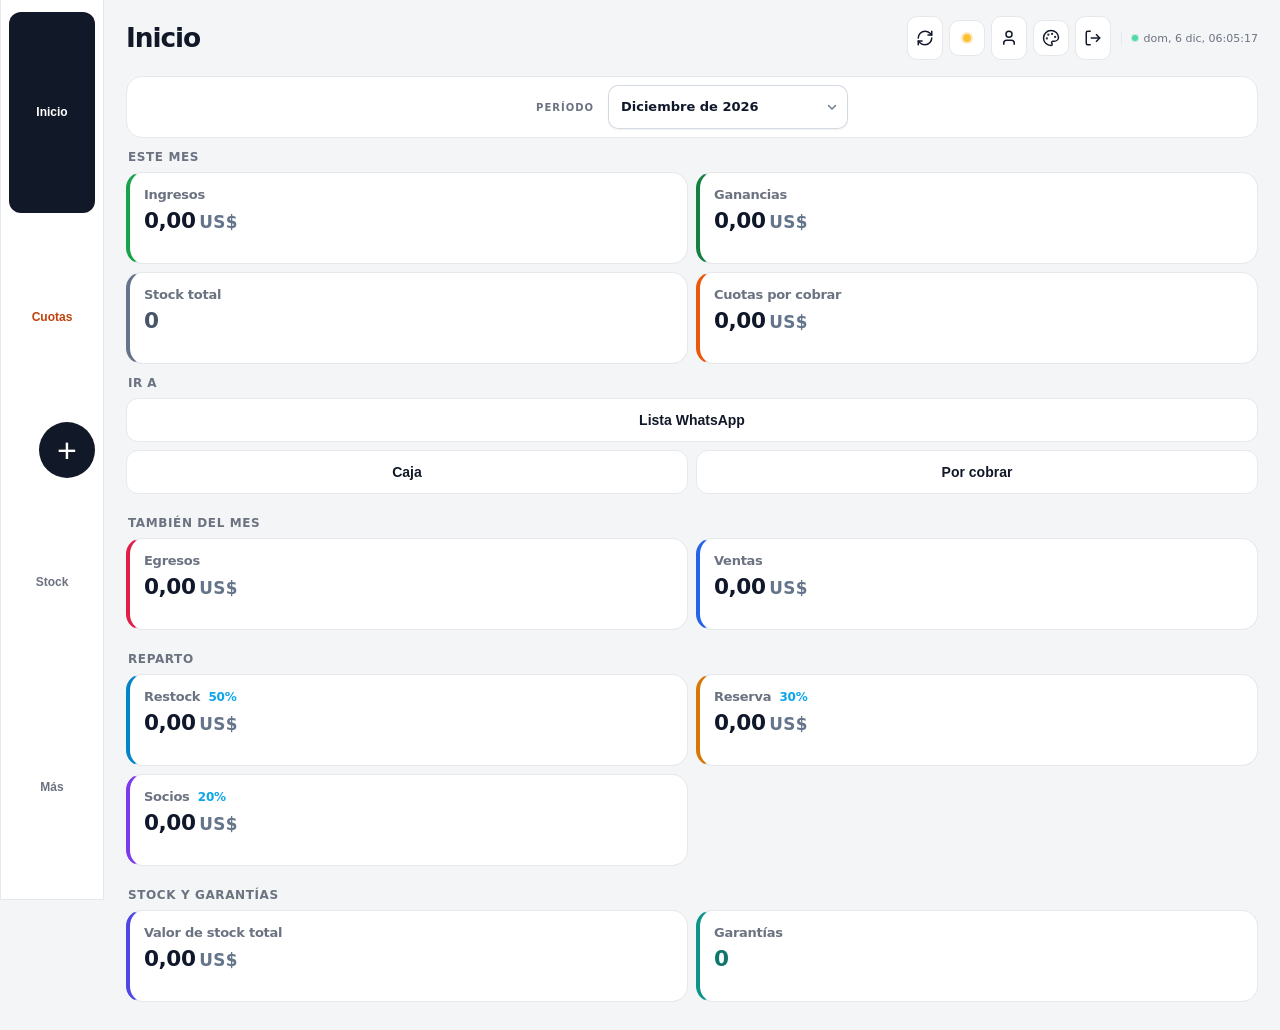
==== commit 6752d43a: "Lista = total real de las 18 cuotas (financiación POS). Co-authored-by: Cursor <cursoragent@cursor.c" ====
--- a/index.html
+++ b/index.html
@@ -1920,8 +1920,9 @@
           <section class="card">
             <h2>Simulador de cuotas</h2>
             <p class="section-hint">
-              Ingresá el <strong>contado en ARS</strong>. El simulador le suma <strong>+10% (lista / tarjeta)</strong>
-              y recién ahí calcula <strong>3, 6, 12 y 18 cuotas</strong>, igual que el inventario.
+              Ingresá el <strong>contado en ARS</strong>. Se aplica <strong>+10%</strong> como base de financiación
+              y se calculan <strong>3, 6, 12 y 18 cuotas</strong>. El <strong>precio de lista</strong> es el
+              <strong>total de las 18 cuotas</strong> (lo que realmente suman).
             </p>
             <p class="section-hint">
               ¿Partís del costo en dólares?
@@ -1949,15 +1950,15 @@
             <p id="cuotas-sim-empty" class="section-hint muted">Ingresá un monto mayor a cero para ver las cuotas.</p>
             <div id="cuotas-sim-lista-box" class="cuotas-sim-lista-box" hidden>
               <p class="cuotas-sim-lista-box__title">Quedaría así</p>
-              <div class="cuotas-sim-formula" role="img" aria-label="Contado más 10 por ciento igual lista">
+              <div class="cuotas-sim-formula" role="img" aria-label="Lista igual al total de 18 cuotas">
                 <div class="cuotas-sim-formula__part">
                   <span class="cuotas-sim-formula__k">Contado</span>
                   <strong id="cuotas-sim-contado-val" class="cuotas-sim-formula__v">—</strong>
                 </div>
-                <span class="cuotas-sim-formula__op" aria-hidden="true">+</span>
+                <span class="cuotas-sim-formula__op" aria-hidden="true">→</span>
                 <div class="cuotas-sim-formula__part">
-                  <span class="cuotas-sim-formula__k">10%</span>
-                  <strong class="cuotas-sim-formula__v">tarjeta</strong>
+                  <span class="cuotas-sim-formula__k">18 cuotas</span>
+                  <strong class="cuotas-sim-formula__v">total</strong>
                 </div>
                 <span class="cuotas-sim-formula__op" aria-hidden="true">=</span>
                 <div class="cuotas-sim-formula__part cuotas-sim-formula__part--lista">
@@ -1965,7 +1966,7 @@
                   <strong id="cuotas-sim-lista-val" class="cuotas-sim-formula__v">—</strong>
                 </div>
               </div>
-              <p class="cuotas-sim-lista-box__hint muted">Las cuotas de abajo se calculan sobre la lista.</p>
+              <p class="cuotas-sim-lista-box__hint muted">Lista = lo que suman las 18 cuotas. 3/6/12 usan la misma base (contado +10%).</p>
             </div>
             <div id="cuotas-sim-results" class="cuotas-sim-grid" hidden>
               <article class="cuotas-sim-card" data-plan="3">
@@ -2087,15 +2088,15 @@
             </div>
             <div id="precios-gen-ars-box" class="cuotas-sim-lista-box" hidden>
               <p class="cuotas-sim-lista-box__title">En pesos (blue de Metas)</p>
-              <div class="cuotas-sim-formula" role="img" aria-label="Contado más 10 por ciento igual lista">
+              <div class="cuotas-sim-formula" role="img" aria-label="Lista igual al total de 18 cuotas">
                 <div class="cuotas-sim-formula__part">
                   <span class="cuotas-sim-formula__k">Contado</span>
                   <strong id="precios-gen-contado-ars" class="cuotas-sim-formula__v">—</strong>
                 </div>
-                <span class="cuotas-sim-formula__op" aria-hidden="true">+</span>
+                <span class="cuotas-sim-formula__op" aria-hidden="true">→</span>
                 <div class="cuotas-sim-formula__part">
-                  <span class="cuotas-sim-formula__k">10%</span>
-                  <strong class="cuotas-sim-formula__v">tarjeta</strong>
+                  <span class="cuotas-sim-formula__k">18x</span>
+                  <strong class="cuotas-sim-formula__v">total</strong>
                 </div>
                 <span class="cuotas-sim-formula__op" aria-hidden="true">=</span>
                 <div class="cuotas-sim-formula__part cuotas-sim-formula__part--lista">
@@ -2104,7 +2105,7 @@
                 </div>
               </div>
               <p class="cuotas-sim-lista-box__hint muted">
-                Contado = cash/transf. Lista = tarjeta. Las cuotas salen de la lista.
+                Lista = total de las 18 cuotas. Contado = cash/transf.
               </p>
             </div>
             <div id="precios-gen-cuotas" class="cuotas-sim-grid" hidden>
@@ -3112,7 +3113,7 @@
     <script src="https://cdn.jsdelivr.net/npm/html2canvas@1.4.1/dist/html2canvas.min.js"></script>
     <script src="./config.js?v=16"></script>
     <script src="./creativos-engine.js?v=2"></script>
-    <script src="./app.js?v=130"></script>
+    <script src="./app.js?v=131"></script>
     <script src="./business-extras.js?v=6"></script>
   </body>
 </html>
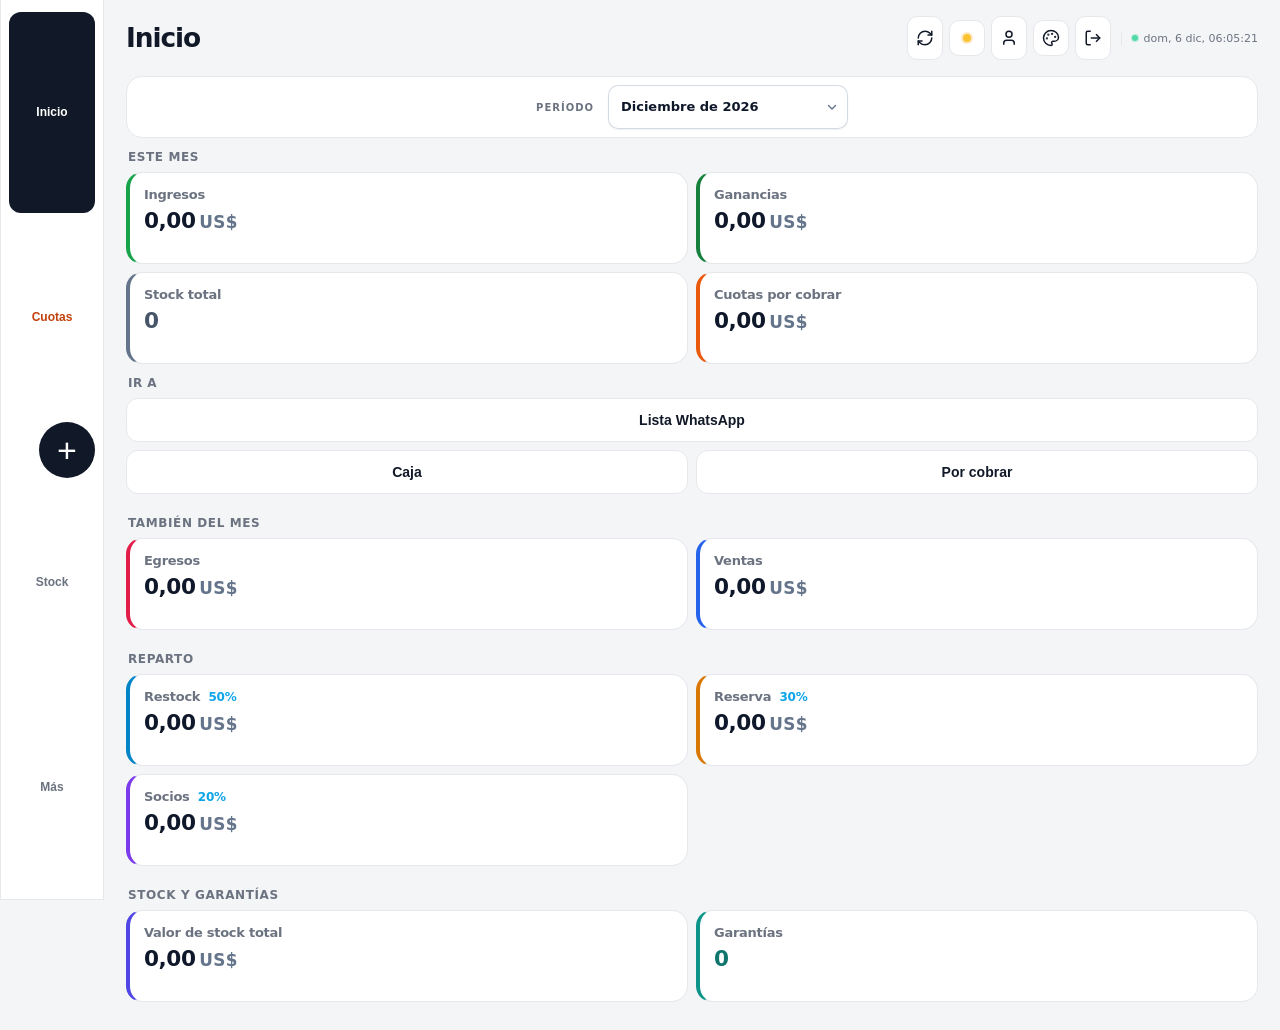
==== commit 6e3c3c7b: "Inventario/WhatsApp: lista = total 18 cuotas (simulador sin cambios). Co-authored-by: Cursor <cursor" ====
--- a/index.html
+++ b/index.html
@@ -3113,7 +3113,7 @@
     <script src="https://cdn.jsdelivr.net/npm/html2canvas@1.4.1/dist/html2canvas.min.js"></script>
     <script src="./config.js?v=16"></script>
     <script src="./creativos-engine.js?v=2"></script>
-    <script src="./app.js?v=131"></script>
+    <script src="./app.js?v=132"></script>
     <script src="./business-extras.js?v=6"></script>
   </body>
 </html>
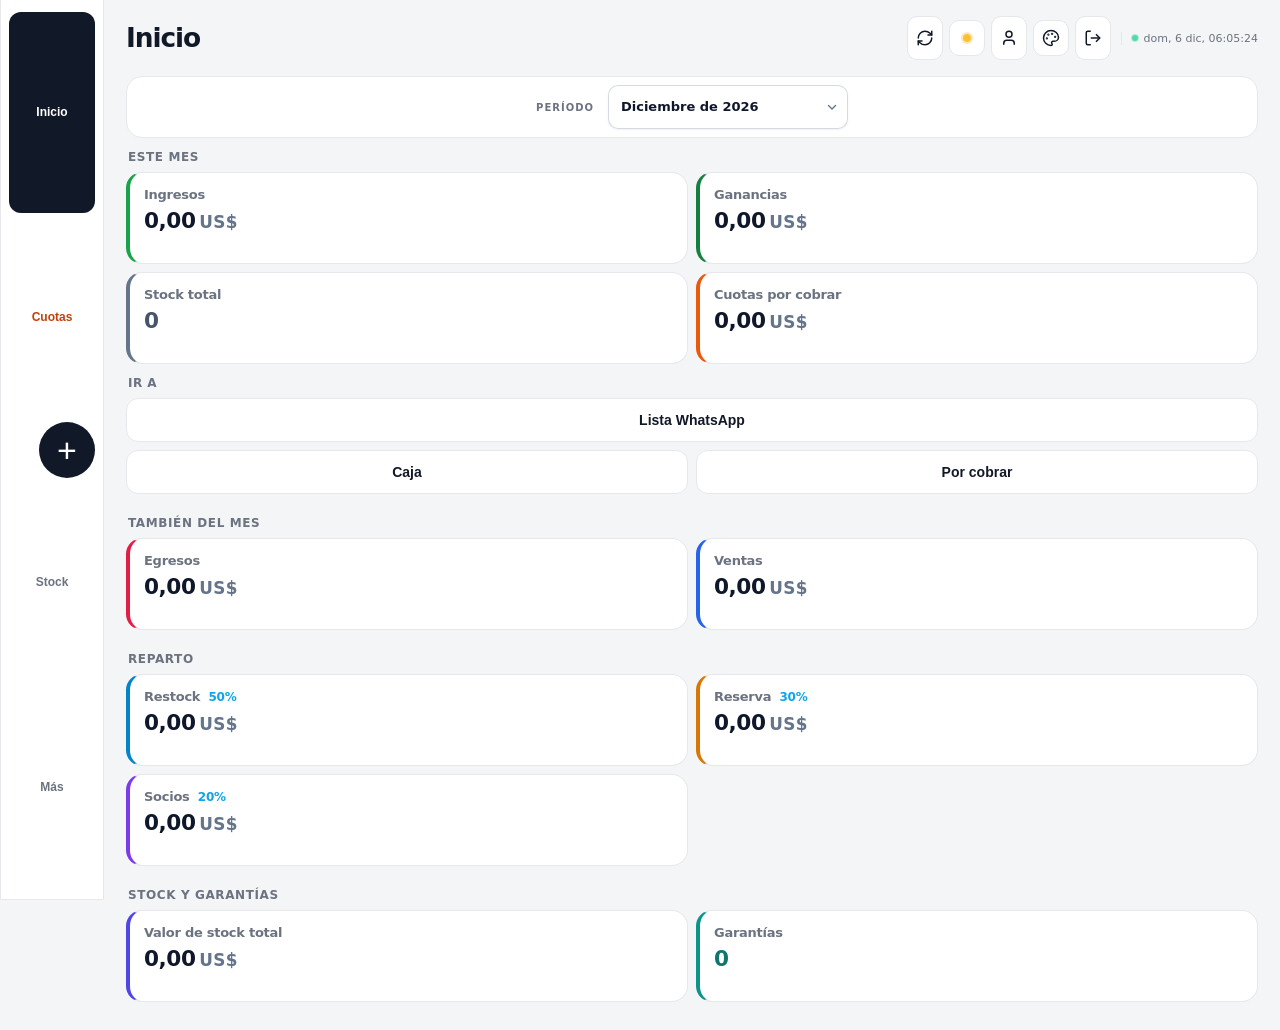
==== commit 2110e61c: "Simulador clásico (lista=contado+10%); inventario/WhatsApp lista=total 18x. Co-authored-by: Cursor <" ====
--- a/index.html
+++ b/index.html
@@ -1920,9 +1920,8 @@
           <section class="card">
             <h2>Simulador de cuotas</h2>
             <p class="section-hint">
-              Ingresá el <strong>contado en ARS</strong>. Se aplica <strong>+10%</strong> como base de financiación
-              y se calculan <strong>3, 6, 12 y 18 cuotas</strong>. El <strong>precio de lista</strong> es el
-              <strong>total de las 18 cuotas</strong> (lo que realmente suman).
+              Ingresá el <strong>contado en ARS</strong>. El simulador le suma <strong>+10% (lista / tarjeta)</strong>
+              y recién ahí calcula <strong>3, 6, 12 y 18 cuotas</strong> con sus respectivos %.
             </p>
             <p class="section-hint">
               ¿Partís del costo en dólares?
@@ -1950,15 +1949,15 @@
             <p id="cuotas-sim-empty" class="section-hint muted">Ingresá un monto mayor a cero para ver las cuotas.</p>
             <div id="cuotas-sim-lista-box" class="cuotas-sim-lista-box" hidden>
               <p class="cuotas-sim-lista-box__title">Quedaría así</p>
-              <div class="cuotas-sim-formula" role="img" aria-label="Lista igual al total de 18 cuotas">
+              <div class="cuotas-sim-formula" role="img" aria-label="Contado más 10 por ciento igual lista">
                 <div class="cuotas-sim-formula__part">
                   <span class="cuotas-sim-formula__k">Contado</span>
                   <strong id="cuotas-sim-contado-val" class="cuotas-sim-formula__v">—</strong>
                 </div>
-                <span class="cuotas-sim-formula__op" aria-hidden="true">→</span>
+                <span class="cuotas-sim-formula__op" aria-hidden="true">+</span>
                 <div class="cuotas-sim-formula__part">
-                  <span class="cuotas-sim-formula__k">18 cuotas</span>
-                  <strong class="cuotas-sim-formula__v">total</strong>
+                  <span class="cuotas-sim-formula__k">10%</span>
+                  <strong class="cuotas-sim-formula__v">tarjeta</strong>
                 </div>
                 <span class="cuotas-sim-formula__op" aria-hidden="true">=</span>
                 <div class="cuotas-sim-formula__part cuotas-sim-formula__part--lista">
@@ -1966,7 +1965,7 @@
                   <strong id="cuotas-sim-lista-val" class="cuotas-sim-formula__v">—</strong>
                 </div>
               </div>
-              <p class="cuotas-sim-lista-box__hint muted">Lista = lo que suman las 18 cuotas. 3/6/12 usan la misma base (contado +10%).</p>
+              <p class="cuotas-sim-lista-box__hint muted">Las cuotas de abajo se calculan sobre la lista (contado +10%).</p>
             </div>
             <div id="cuotas-sim-results" class="cuotas-sim-grid" hidden>
               <article class="cuotas-sim-card" data-plan="3">
@@ -1987,7 +1986,7 @@
               <article class="cuotas-sim-card" data-plan="18">
                 <span class="cuotas-sim-badge">18x</span>
                 <p class="cuotas-sim-monthly" id="cuotas-sim-18-monthly">—</p>
-                <p class="cuotas-sim-meta muted">Total <span id="cuotas-sim-18-total">—</span> · = lista</p>
+                <p class="cuotas-sim-meta muted">Total <span id="cuotas-sim-18-total">—</span> · Tasa ref. 83%</p>
               </article>
             </div>
           </section>
@@ -3113,7 +3112,7 @@
     <script src="https://cdn.jsdelivr.net/npm/html2canvas@1.4.1/dist/html2canvas.min.js"></script>
     <script src="./config.js?v=16"></script>
     <script src="./creativos-engine.js?v=2"></script>
-    <script src="./app.js?v=132"></script>
+    <script src="./app.js?v=133"></script>
     <script src="./business-extras.js?v=6"></script>
   </body>
 </html>
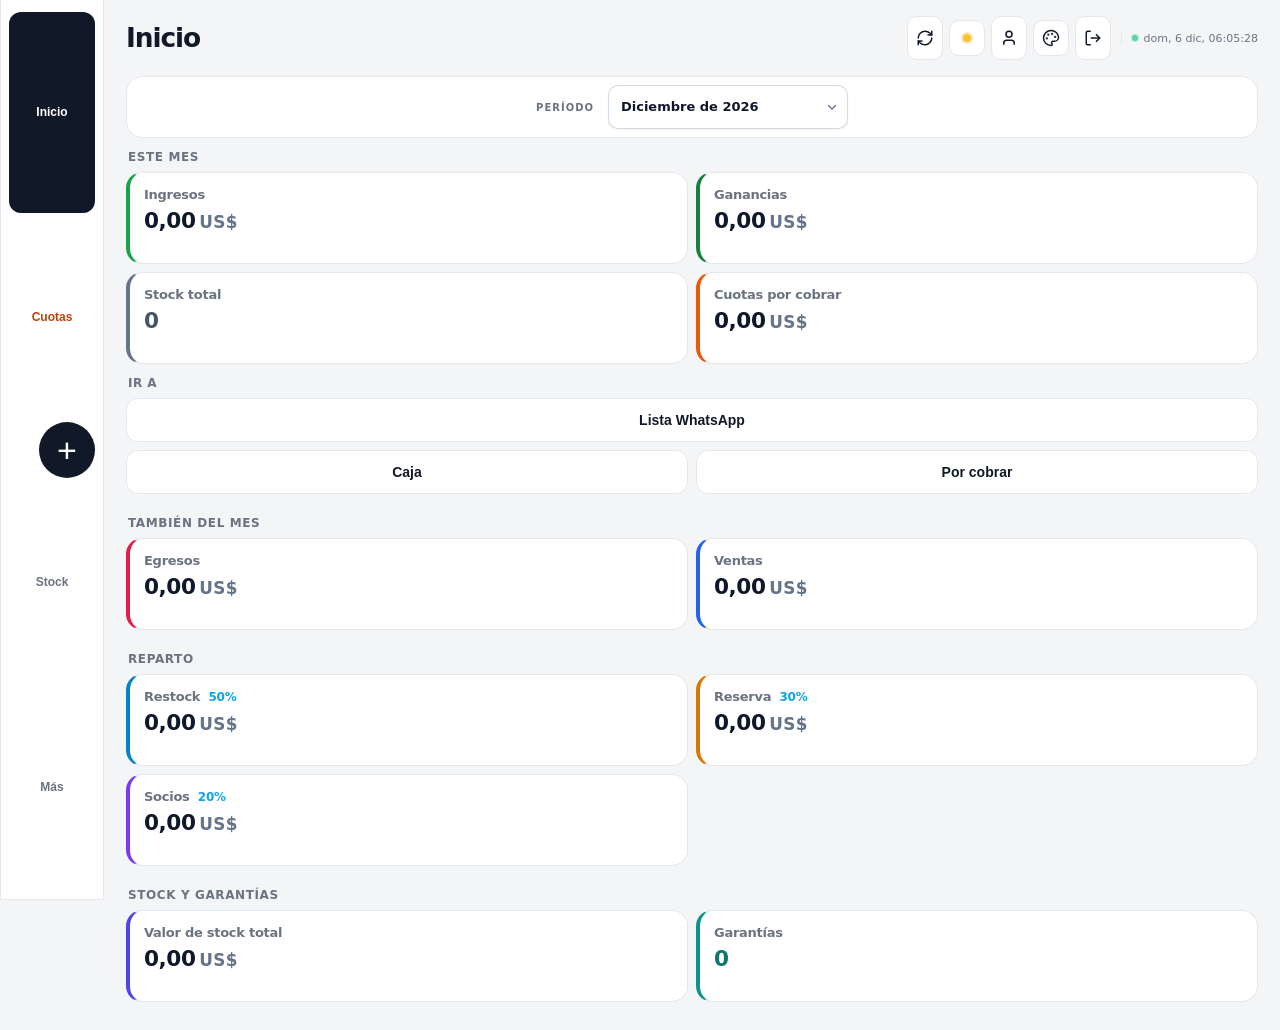
==== commit 8d2a33e9: "Cuotas alineadas al POS: tasa 50% (3/6) y 55% (12/18). Co-authored-by: Cursor <cursoragent@cursor.co" ====
--- a/index.html
+++ b/index.html
@@ -1971,22 +1971,22 @@
               <article class="cuotas-sim-card" data-plan="3">
                 <span class="cuotas-sim-badge">3x</span>
                 <p class="cuotas-sim-monthly" id="cuotas-sim-3-monthly">—</p>
-                <p class="cuotas-sim-meta muted">Total <span id="cuotas-sim-3-total">—</span></p>
+                <p class="cuotas-sim-meta muted">Total <span id="cuotas-sim-3-total">—</span> · Tasa 50%</p>
               </article>
               <article class="cuotas-sim-card" data-plan="6">
                 <span class="cuotas-sim-badge">6x</span>
                 <p class="cuotas-sim-monthly" id="cuotas-sim-6-monthly">—</p>
-                <p class="cuotas-sim-meta muted">Total <span id="cuotas-sim-6-total">—</span></p>
+                <p class="cuotas-sim-meta muted">Total <span id="cuotas-sim-6-total">—</span> · Tasa 50%</p>
               </article>
               <article class="cuotas-sim-card" data-plan="12">
                 <span class="cuotas-sim-badge">12x</span>
                 <p class="cuotas-sim-monthly" id="cuotas-sim-12-monthly">—</p>
-                <p class="cuotas-sim-meta muted">Total <span id="cuotas-sim-12-total">—</span> · Tasa ref. 83%</p>
+                <p class="cuotas-sim-meta muted">Total <span id="cuotas-sim-12-total">—</span> · Tasa 55%</p>
               </article>
               <article class="cuotas-sim-card" data-plan="18">
                 <span class="cuotas-sim-badge">18x</span>
                 <p class="cuotas-sim-monthly" id="cuotas-sim-18-monthly">—</p>
-                <p class="cuotas-sim-meta muted">Total <span id="cuotas-sim-18-total">—</span> · Tasa ref. 83%</p>
+                <p class="cuotas-sim-meta muted">Total <span id="cuotas-sim-18-total">—</span> · Tasa 55%</p>
               </article>
             </div>
           </section>
@@ -2111,22 +2111,22 @@
               <article class="cuotas-sim-card" data-plan="3">
                 <span class="cuotas-sim-badge">3x</span>
                 <p class="cuotas-sim-monthly" id="precios-gen-3-monthly">—</p>
-                <p class="cuotas-sim-meta muted">Total <span id="precios-gen-3-total">—</span></p>
+                <p class="cuotas-sim-meta muted">Total <span id="precios-gen-3-total">—</span> · Tasa 50%</p>
               </article>
               <article class="cuotas-sim-card" data-plan="6">
                 <span class="cuotas-sim-badge">6x</span>
                 <p class="cuotas-sim-monthly" id="precios-gen-6-monthly">—</p>
-                <p class="cuotas-sim-meta muted">Total <span id="precios-gen-6-total">—</span></p>
+                <p class="cuotas-sim-meta muted">Total <span id="precios-gen-6-total">—</span> · Tasa 50%</p>
               </article>
               <article class="cuotas-sim-card" data-plan="12">
                 <span class="cuotas-sim-badge">12x</span>
                 <p class="cuotas-sim-monthly" id="precios-gen-12-monthly">—</p>
-                <p class="cuotas-sim-meta muted">Total <span id="precios-gen-12-total">—</span> · Tasa ref. 83%</p>
+                <p class="cuotas-sim-meta muted">Total <span id="precios-gen-12-total">—</span> · Tasa 55%</p>
               </article>
               <article class="cuotas-sim-card" data-plan="18">
                 <span class="cuotas-sim-badge">18x</span>
                 <p class="cuotas-sim-monthly" id="precios-gen-18-monthly">—</p>
-                <p class="cuotas-sim-meta muted">Total <span id="precios-gen-18-total">—</span> · = lista</p>
+                <p class="cuotas-sim-meta muted">Total <span id="precios-gen-18-total">—</span> · Tasa 55% · = lista</p>
               </article>
             </div>
             <div class="precios-gen-actions" hidden id="precios-gen-actions">
@@ -3112,7 +3112,7 @@
     <script src="https://cdn.jsdelivr.net/npm/html2canvas@1.4.1/dist/html2canvas.min.js"></script>
     <script src="./config.js?v=16"></script>
     <script src="./creativos-engine.js?v=2"></script>
-    <script src="./app.js?v=133"></script>
+    <script src="./app.js?v=134"></script>
     <script src="./business-extras.js?v=6"></script>
   </body>
 </html>
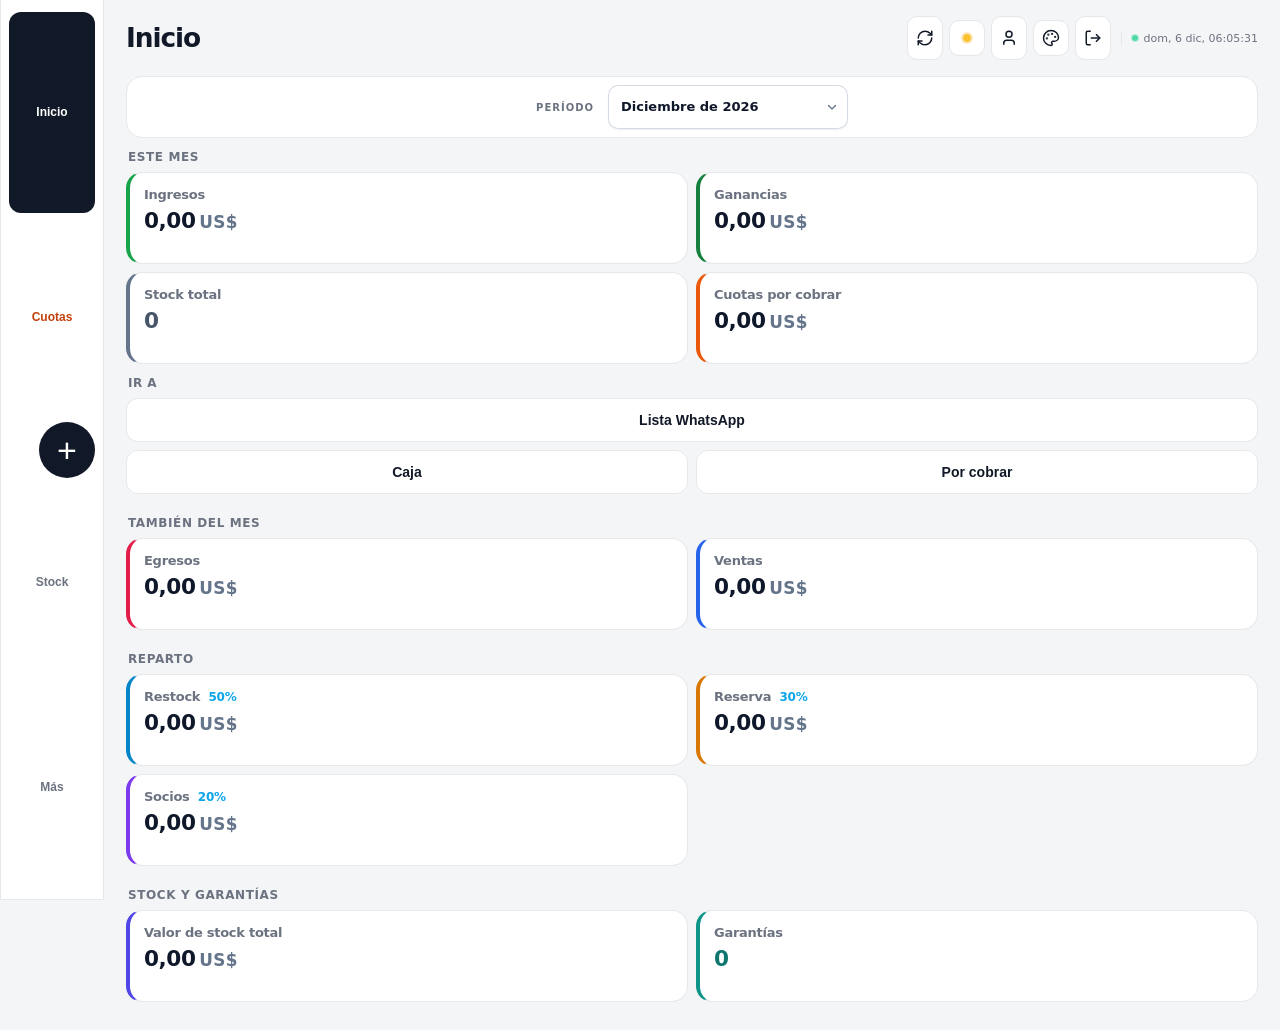
==== commit 295442c6: "WhatsApp: quita el sufijo total lista en 18 cuotas. Co-authored-by: Cursor <cursoragent@cursor.com>" ====
--- a/index.html
+++ b/index.html
@@ -3112,7 +3112,7 @@
     <script src="https://cdn.jsdelivr.net/npm/html2canvas@1.4.1/dist/html2canvas.min.js"></script>
     <script src="./config.js?v=16"></script>
     <script src="./creativos-engine.js?v=2"></script>
-    <script src="./app.js?v=134"></script>
+    <script src="./app.js?v=135"></script>
     <script src="./business-extras.js?v=6"></script>
   </body>
 </html>
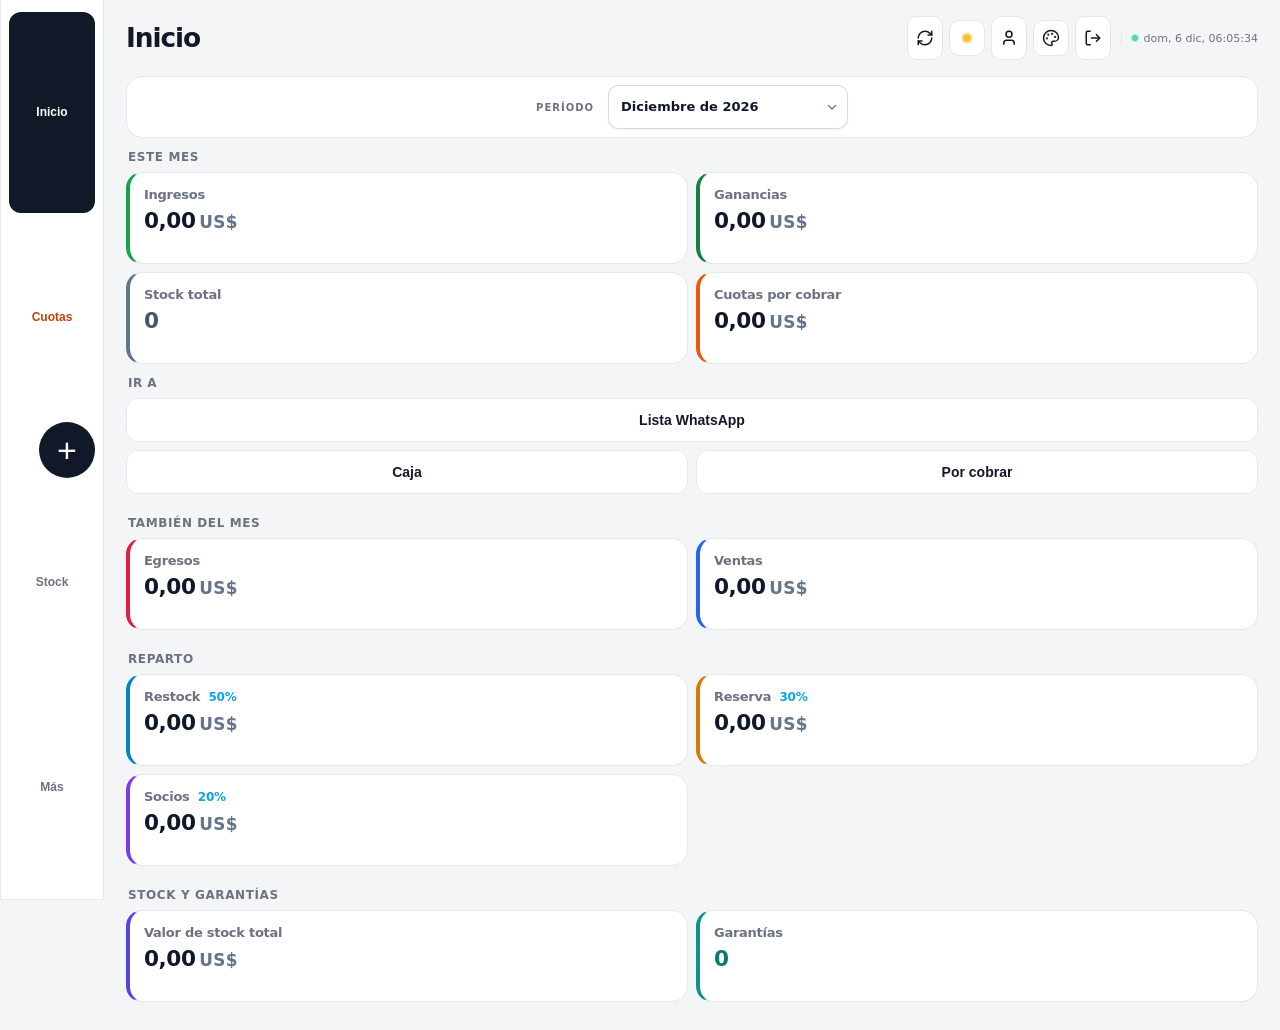
==== commit bdab7c3d: "Agrega página de Instagram (standalone) y su acceso desde el menú Mismo motor de datos que panel-ram" ====
--- a/index.html
+++ b/index.html
@@ -147,6 +147,7 @@
           <button type="button" class="tab-btn" data-tab="deudores">Deudores</button>
           <button type="button" class="tab-btn" data-tab="facturacion">Facturación</button>
           <button type="button" class="tab-btn" data-tab="creativos">Creativos</button>
+          <a href="instagram.html" target="_blank" rel="noopener" class="tab-btn">Instagram</a>
           <button type="button" class="tab-btn" data-tab="configuraciones">Configuraciones</button>
           <div class="sidebar-nav-spacer" aria-hidden="true"></div>
           <button type="button" class="tab-btn tab-btn--support" data-tab="ayuda">Ayuda</button>
@@ -183,6 +184,7 @@
         <button type="button" data-tab="pipeline">Pipeline</button>
         <button type="button" data-tab="facturacion">Facturas</button>
         <button type="button" data-tab="creativos">Creativos</button>
+        <a href="instagram.html" target="_blank" rel="noopener">Instagram</a>
         <button type="button" data-tab="configuraciones">Ajustes</button>
         <button type="button" class="app-more-help" data-tab="ayuda">Ayuda</button>
       </div>
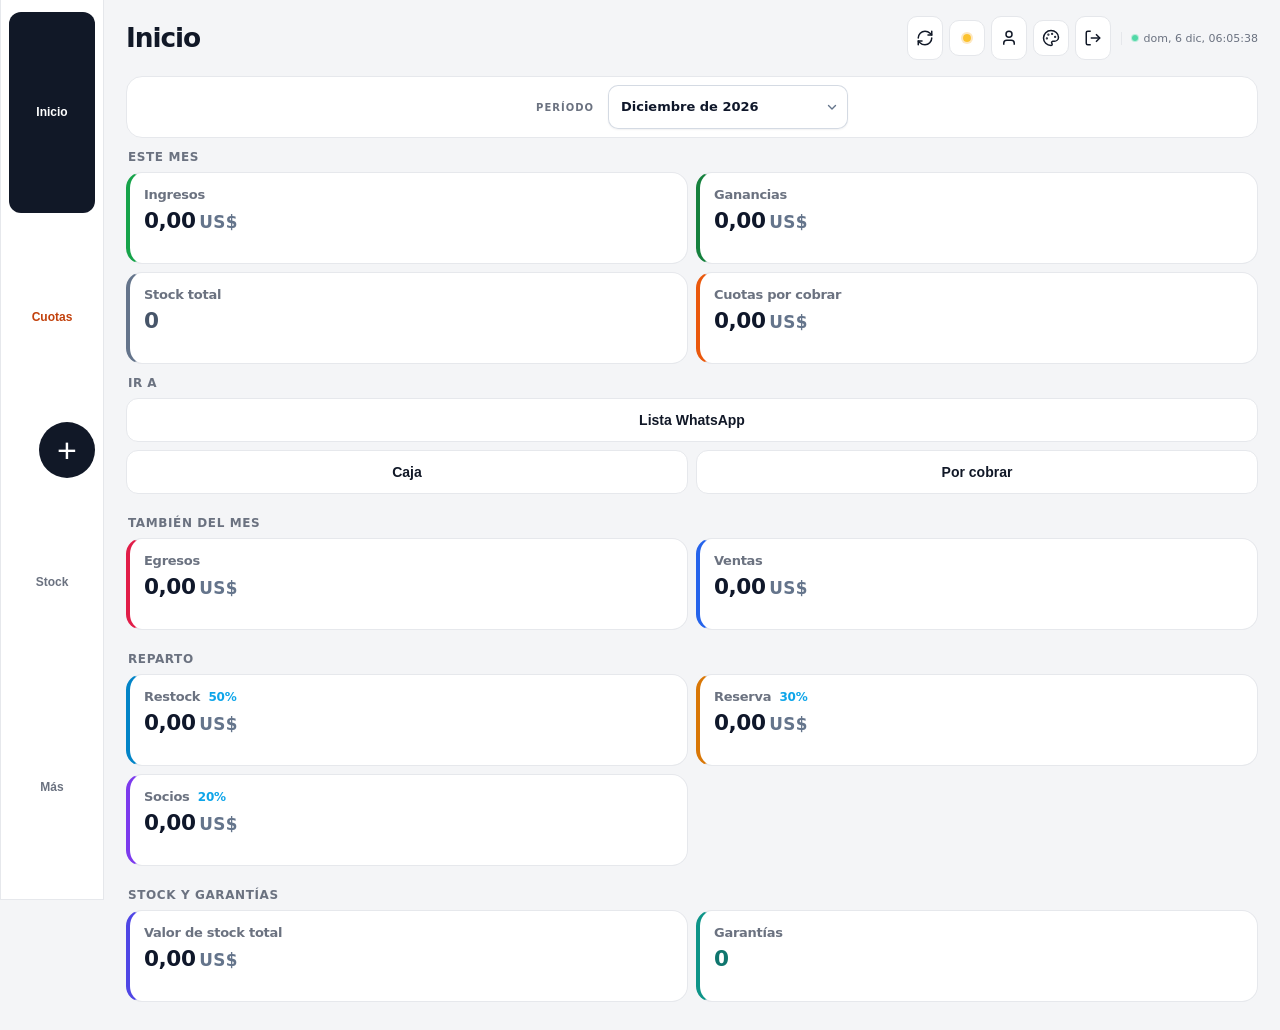
==== commit fce19c3f: "Sube v= de theme-app.css para que tome el estilo del link Instagram Co-Authored-By: Claude Sonnet 5 " ====
--- a/index.html
+++ b/index.html
@@ -17,7 +17,7 @@
     <link href="https://fonts.googleapis.com/css2?family=Inter:wght@400;600;700;800;900&display=swap" rel="stylesheet" />
     <link rel="stylesheet" href="./themes.css?v=21" />
     <link rel="stylesheet" href="./styles.css?v=81" />
-    <link rel="stylesheet" href="./theme-app.css?v=24" />
+    <link rel="stylesheet" href="./theme-app.css?v=25" />
     <script>
       (function () {
         var map = {
--- a/theme-app.css
+++ b/theme-app.css
@@ -522,6 +522,7 @@
 }
 
 html[data-theme^="app"] .app-more button,
+html[data-theme^="app"] .app-more a,
 html[data-theme^="app"] .app-add button {
   min-height: 44px;
   text-align: center;
@@ -531,6 +532,13 @@
   color: #111827;
   font-weight: 700;
   font-size: 14px;
+}
+
+html[data-theme^="app"] .app-more a {
+  display: flex;
+  align-items: center;
+  justify-content: center;
+  text-decoration: none;
 }
 
 @media (min-width: 901px) {
@@ -881,6 +889,7 @@
 
 html[data-theme="app-oscuro"] .app-shortcuts button,
 html[data-theme="app-oscuro"] .app-more button,
+html[data-theme="app-oscuro"] .app-more a,
 html[data-theme="app-oscuro"] .app-add button,
 html[data-theme="app-oscuro"] .header-toolbar-icons .header-icon-btn,
 html[data-theme="app-oscuro"] .secondary,
